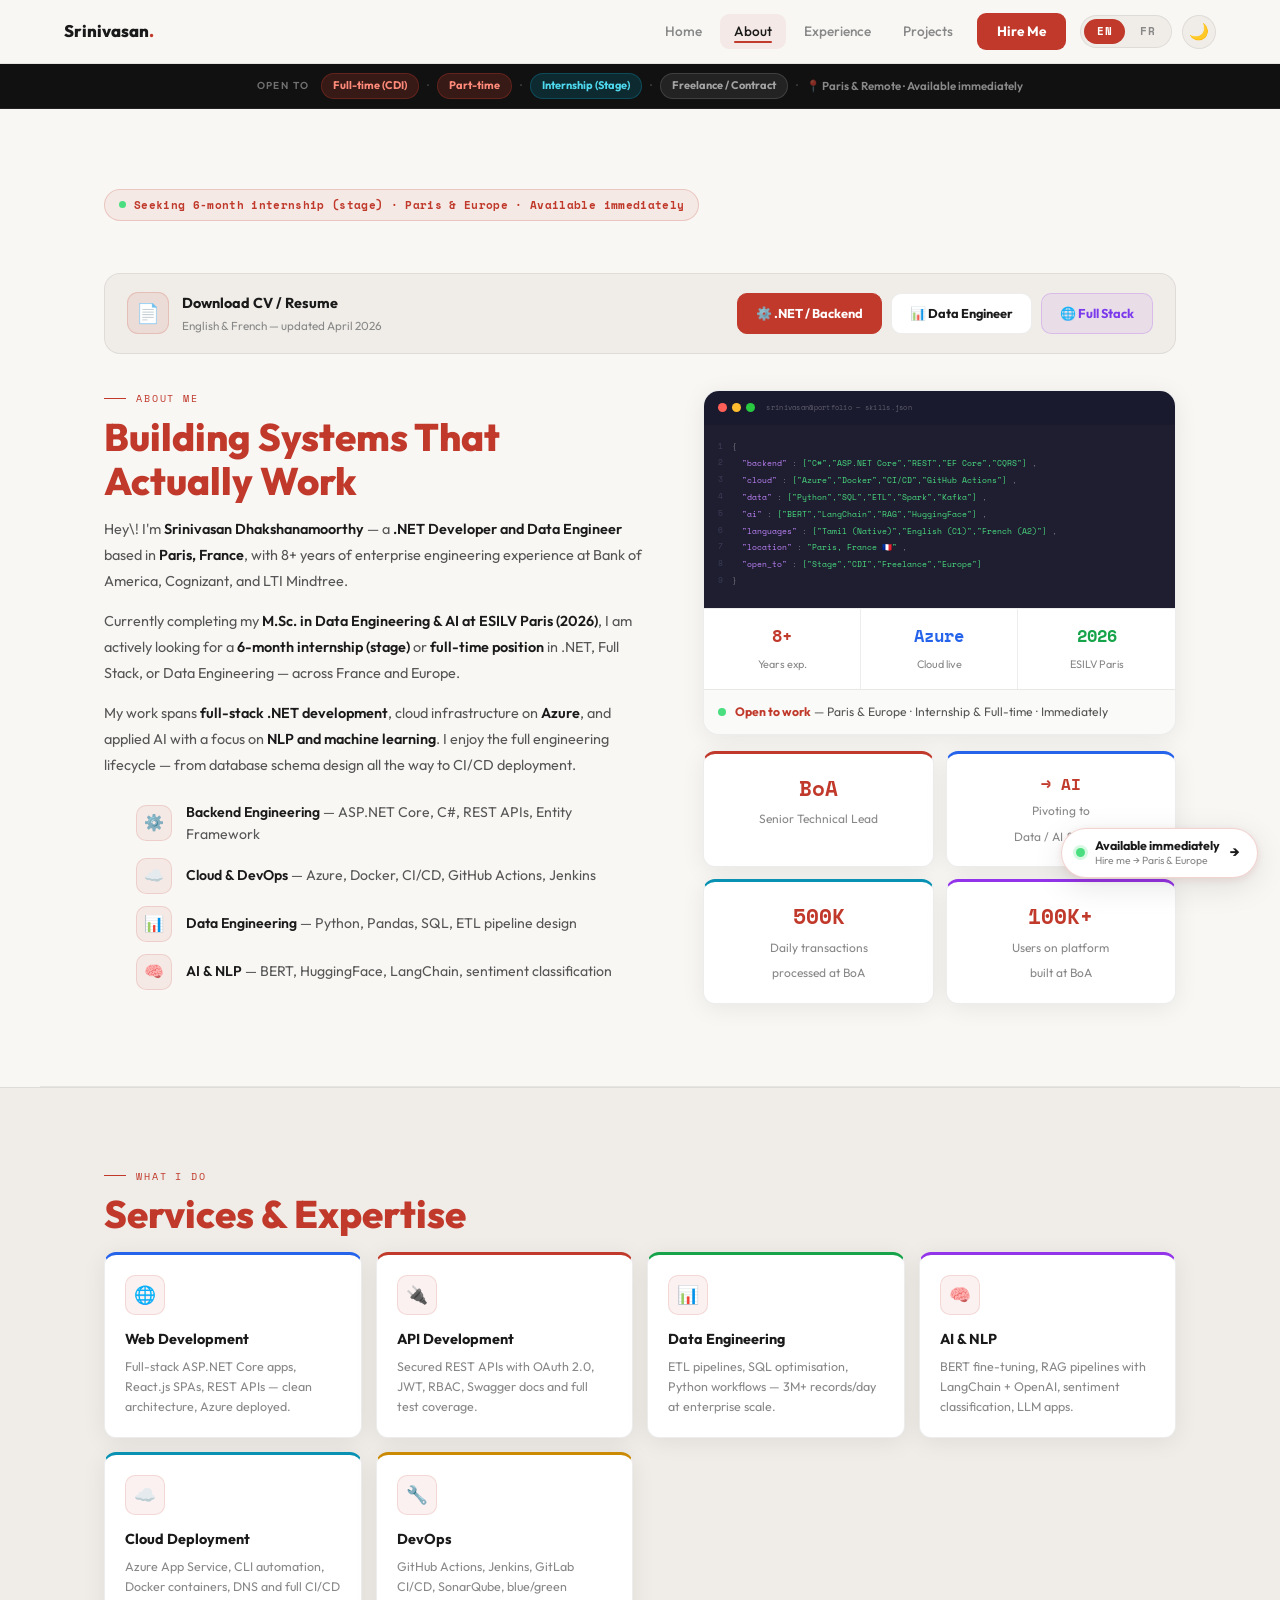
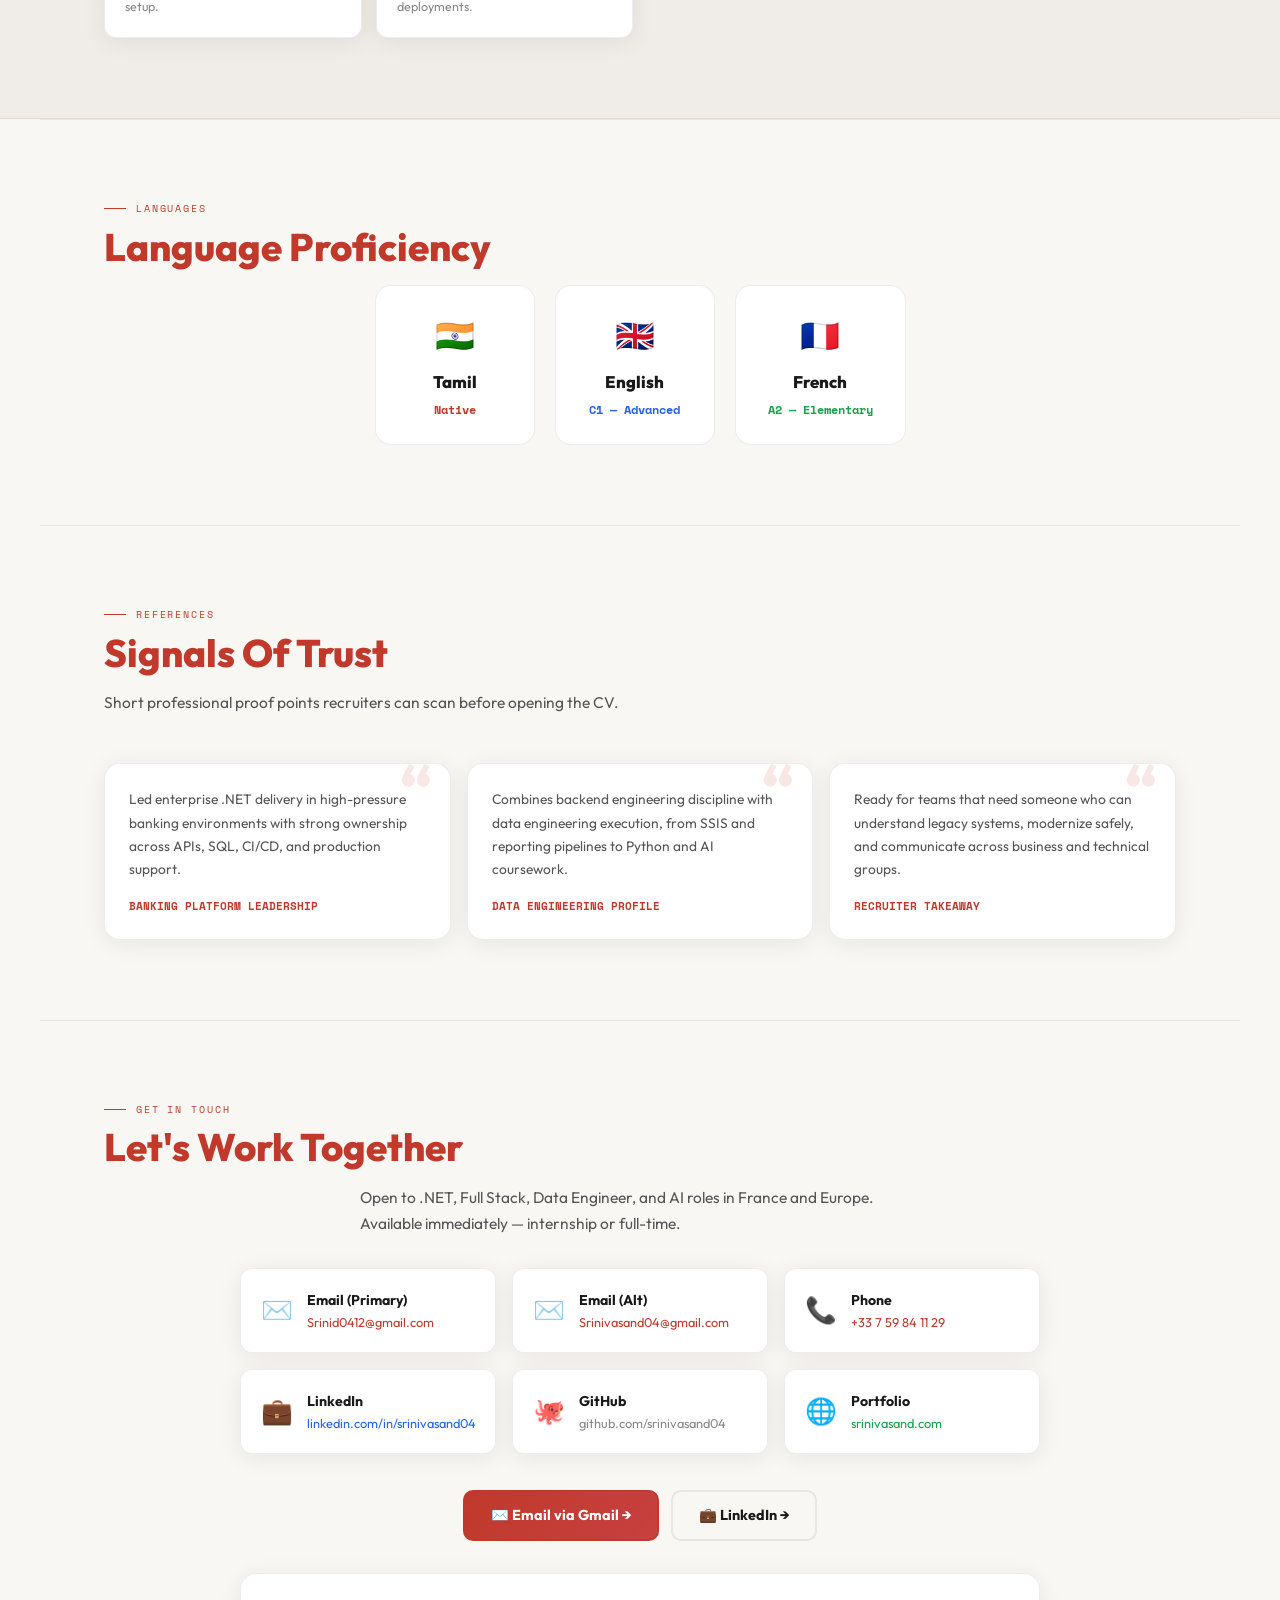
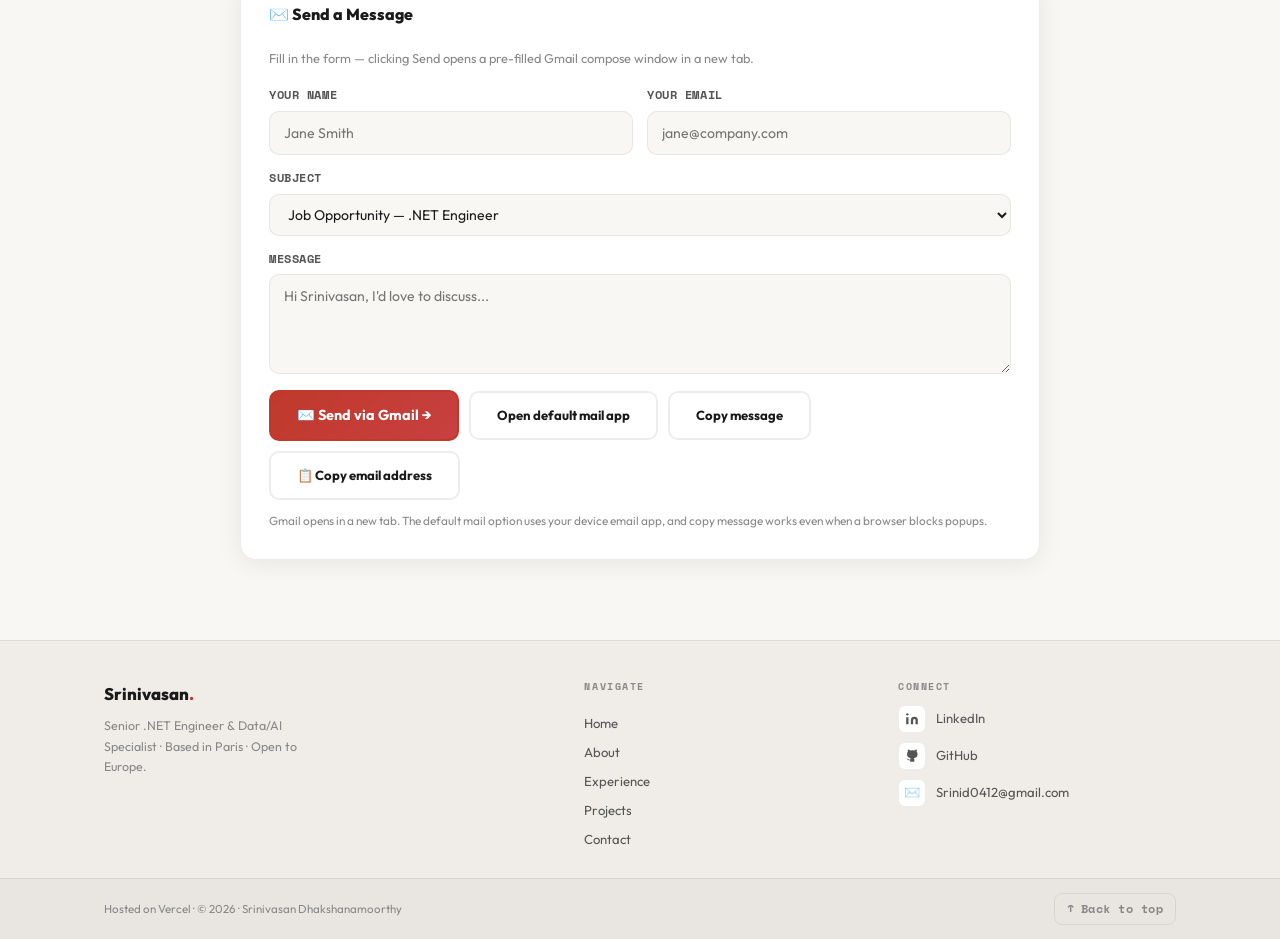
==== portfolio-static/about.html @ b8601910 "Static export for Vercel + latest updates" ====
<!DOCTYPE html>
<html lang="en" id="html-root">
<head>
    <meta charset="utf-8" />
    <meta name="viewport" content="width=device-width, initial-scale=1.0" />
        <title>About — Srinivasan Dhakshanamoorthy</title>
    <meta name="description" content="About Srinivasan Dhakshanamoorthy: Paris-based .NET Developer, Data Engineer, and AI specialist with enterprise experience at Bank of America, Cognizant, and LTI Mindtree." />
    <meta name="author" content="Srinivasan Dhakshanamoorthy" />
    <meta name="robots" content="index,follow" />
    <link rel="canonical" href="https://srinivasand.com/about" />
    <meta property="og:type" content="website" />
    <meta property="og:title" content="About — Srinivasan Dhakshanamoorthy" />
    <meta property="og:description" content="About Srinivasan Dhakshanamoorthy: Paris-based .NET Developer, Data Engineer, and AI specialist with enterprise experience at Bank of America, Cognizant, and LTI Mindtree." />
    <meta property="og:url" content="https://srinivasand.com/about" />
    <meta property="og:image" content="https://srinivasand.com/images/profile.jpeg" />
    <meta name="twitter:card" content="summary_large_image" />
    <meta name="twitter:title" content="About — Srinivasan Dhakshanamoorthy" />
    <meta name="twitter:description" content="About Srinivasan Dhakshanamoorthy: Paris-based .NET Developer, Data Engineer, and AI specialist with enterprise experience at Bank of America, Cognizant, and LTI Mindtree." />
    <meta name="twitter:image" content="https://srinivasand.com/images/profile.jpeg" />
    <script type="application/ld+json">
    {
      "@context": "https://schema.org",
      "@type": "Person",
      "name": "Srinivasan Dhakshanamoorthy",
      "jobTitle": ".NET Engineer and Data/AI Specialist",
      "url": "https://srinivasand.com",
      "image": "https://srinivasand.com/images/profile.jpeg",
      "email": "mailto:Srinid0412@gmail.com",
      "address": {
        "@type": "PostalAddress",
        "addressLocality": "Paris",
        "addressCountry": "FR"
      },
      "sameAs": [
        "https://linkedin.com/in/srinivasand04",
        "https://github.com/srinivasand04"
      ],
      "knowsAbout": ["ASP.NET Core", "C#", "Azure", "SQL Server", "Data Engineering", "Python", "NLP", "Machine Learning"]
    }
    </script>
    <link rel="preconnect" href="https://fonts.googleapis.com" />
    <link rel="preconnect" href="https://fonts.gstatic.com" crossorigin />
    <link rel="stylesheet" href="lib/bootstrap.min.css" />
    <link rel="stylesheet" href="css/site.css" />
</head>
<body>
    <a class="skip-link" href="#main-content">Skip to main content</a>

    <!-- ── NAVBAR ── -->
    <nav class="site-nav" id="siteNav">
        <div class="nav-inner">
            <a class="nav-brand" href="index.html">Srinivasan<span>.</span></a>

            <a class="nav-link" href="index.html" id="nav-home">
                <span class="en-text">Home</span>
                <span class="fr-text">Accueil</span>
            </a>
            <a class="nav-link" href="about.html" id="nav-about">
                <span class="en-text">About</span>
                <span class="fr-text">À propos</span>
            </a>
            <a class="nav-link" href="experience.html" id="nav-experience">
                <span class="en-text">Experience</span>
                <span class="fr-text">Expérience</span>
            </a>
            <a class="nav-link" href="projects.html" id="nav-projects">
                <span class="en-text">Projects</span>
                <span class="fr-text">Projets</span>
            </a>

            <a class="nav-link nav-cta" href="about.html#contact">
                <span class="en-text">Hire Me</span>
                <span class="fr-text">Me contacter</span>
            </a>

            <!-- Language toggle -->
            <div class="lang-toggle">
                <button class="lang-btn active" id="btn-en" onclick="setLang('en')">EN</button>
                <button class="lang-btn" id="btn-fr" onclick="setLang('fr')">FR</button>
            </div>

            <!-- Dark mode toggle -->
            <button class="dark-toggle" id="darkToggle" title="Toggle dark mode" aria-label="Toggle dark mode">
                <span class="light-icon">🌙</span>
                <span class="dark-icon">☀️</span>
            </button>

            <!-- Mobile hamburger -->
            <button class="nav-toggle" id="navToggle" aria-label="Menu">
                <span></span><span></span><span></span>
            </button>
        </div>
    </nav>

    <!-- ── ANNOUNCE BAR ── -->
    <div class="announce-bar">
        <span class="ab-label">
            <span class="en-text">OPEN TO</span>
            <span class="fr-text">DISPONIBLE POUR</span>
        </span>
        <span class="ab-pill ab-pill-red">
            <span class="en-text">Full-time (CDI)</span>
            <span class="fr-text">CDI</span>
        </span>
        <span class="ab-sep">·</span>
        <span class="ab-pill ab-pill-red">
            <span class="en-text">Part-time</span>
            <span class="fr-text">Mi-temps</span>
        </span>
        <span class="ab-sep">·</span>
        <span class="ab-pill ab-pill-teal">
            <span class="en-text">Internship (Stage)</span>
            <span class="fr-text">Stage 6 mois</span>
        </span>
        <span class="ab-sep">·</span>
        <span class="ab-pill ab-pill-gray">
            <span class="en-text">Freelance / Contract</span>
            <span class="fr-text">Freelance / Mission</span>
        </span>
        <span class="ab-sep">·</span>
        <span class="ab-loc">
            <span class="en-text">📍 Paris &amp; Remote · Available immediately</span>
            <span class="fr-text">📍 Paris &amp; Remote · Disponible immédiatement</span>
        </span>
    </div>

    <!-- ── CONTENT ── -->
    <main role="main" id="main-content">
        
<section class="section">

    
    <div class="avail-badge reveal">
        <span class="avail-dot"></span>
        <span class="en-text">Seeking 6-month internship (stage) · Paris &amp; Europe · Available immediately</span>
        <span class="fr-text">Recherche stage 6 mois · Paris &amp; Europe · Disponible immédiatement</span>
    </div>

    <!-- CV Download Strip — prominent at top -->
    <div class="cv-strip reveal" style="margin-bottom:36px;">
        <div class="cv-left">
            <div class="cv-icon">📄</div>
            <div>
                <div class="cv-label">
                    <span class="en-text">Download CV / Resume</span>
                    <span class="fr-text">Télécharger le CV</span>
                </div>
                <div class="cv-sub">
                    <span class="en-text">English &amp; French — updated April 2026</span>
                    <span class="fr-text">Anglais &amp; Français — mis à jour avril 2026</span>
                </div>
            </div>
        </div>
        <div class="cv-btns">
            <a href="/CV/CV_Srinivasan_NET_EN.pdf" class="cv-btn cv-btn-en" download>⚙️ .NET / Backend</a>
            <a href="/CV/Intern_Srinivasan_Data_EN.pdf" class="cv-btn cv-btn-fr" download>📊 Data Engineer</a>
            <a href="/CV/Intern_Srinivasan_FullStack_EN.pdf" class="cv-btn" style="background:rgba(147,51,234,0.08);color:#7c3aed;border:1.5px solid rgba(147,51,234,0.2);" download>🌐 Full Stack</a>
        </div>
    </div>

    <div class="about-grid">

        
        <div class="reveal">
            <div class="sec-label">
                <span class="en-text">About Me</span>
                <span class="fr-text">À propos</span>
            </div>
            <h2 class="sec-title">
                <span class="en-text">Building Systems That <span>Actually Work</span></span>
                <span class="fr-text">Concevoir des systèmes qui <span>fonctionnent vraiment</span></span>
            </h2>

            <p class="about-bio">
                <span class="en-text">
                    Hey\! I'm <strong>Srinivasan Dhakshanamoorthy</strong> — a <strong>.NET Developer and Data Engineer</strong>
                    based in <strong>Paris, France</strong>, with 8+ years of enterprise engineering experience at
                    Bank of America, Cognizant, and LTI Mindtree.
                </span>
                <span class="fr-text">
                    Bonjour \! Je suis <strong>Srinivasan Dhakshanamoorthy</strong> — <strong>développeur .NET et ingénieur Data</strong>
                    basé à <strong>Paris</strong>, avec plus de 8 ans d'expérience en entreprise chez Bank of America,
                    Cognizant et LTI Mindtree.
                </span>
            </p>
            <p class="about-bio">
                <span class="en-text">
                    Currently completing my <strong>M.Sc. in Data Engineering &amp; AI at ESILV Paris (2026)</strong>,
                    I am actively looking for a <strong>6-month internship (stage)</strong> or <strong>full-time position</strong>
                    in .NET, Full Stack, or Data Engineering — across France and Europe.
                </span>
                <span class="fr-text">
                    En dernière année de <strong>Master Data Engineering &amp; IA à l'ESILV Paris (2026)</strong>,
                    je recherche activement un <strong>stage de 6 mois</strong> ou un <strong>poste CDI</strong>
                    en .NET, Full Stack ou Data Engineering en France et en Europe.
                </span>
            </p>
            <p class="about-bio">
                <span class="en-text">
                    My work spans <strong>full-stack .NET development</strong>, cloud infrastructure on <strong>Azure</strong>,
                    and applied AI with a focus on <strong>NLP and machine learning</strong>. I enjoy the full engineering
                    lifecycle — from database schema design all the way to CI/CD deployment.
                </span>
                <span class="fr-text">
                    Mon travail couvre le <strong>développement .NET full-stack</strong>, l'infrastructure cloud sur <strong>Azure</strong>
                    et l'IA appliquée avec un focus sur le <strong>NLP et le machine learning</strong>. J'apprécie le cycle
                    complet — de la conception de schéma base de données jusqu'au déploiement CI/CD.
                </span>
            </p>

            <ul class="about-list">
                <li>
                    <div class="list-icon">⚙️</div>
                    <div>
                        <strong><span class="en-text">Backend Engineering</span><span class="fr-text">Ingénierie Backend</span></strong>
                        — ASP.NET Core, C#, REST APIs, Entity Framework
                    </div>
                </li>
                <li>
                    <div class="list-icon">☁️</div>
                    <div>
                        <strong><span class="en-text">Cloud &amp; DevOps</span><span class="fr-text">Cloud &amp; DevOps</span></strong>
                        — Azure, Docker, CI/CD, GitHub Actions, Jenkins
                    </div>
                </li>
                <li>
                    <div class="list-icon">📊</div>
                    <div>
                        <strong><span class="en-text">Data Engineering</span><span class="fr-text">Ingénierie des données</span></strong>
                        — Python, Pandas, SQL, ETL pipeline design
                    </div>
                </li>
                <li>
                    <div class="list-icon">🧠</div>
                    <div>
                        <strong>AI &amp; NLP</strong>
                        — BERT, HuggingFace, LangChain, sentiment classification
                    </div>
                </li>
            </ul>

        </div>

        
        <div class="reveal">
            <div class="about-panel">
                <div class="panel-header">
                    <div class="win-dot" style="background:#ff5f57"></div>
                    <div class="win-dot" style="background:#febc2e"></div>
                    <div class="win-dot" style="background:#28c840"></div>
                    <span class="panel-title">srinivasan@portfolio — skills.json</span>
                </div>
                <div class="panel-code">
                    <div class="code-line"><span class="ln">1</span><span class="t op">{</span></div>
                    <div class="code-line"><span class="ln">2</span><span class="t kw">&nbsp; "backend"</span><span class="t op">: </span><span class="t str">["C#","ASP.NET Core","REST","EF Core","CQRS"]</span><span class="t op">,</span></div>
                    <div class="code-line"><span class="ln">3</span><span class="t kw">&nbsp; "cloud"</span><span class="t op">: </span><span class="t str">["Azure","Docker","CI/CD","GitHub Actions"]</span><span class="t op">,</span></div>
                    <div class="code-line"><span class="ln">4</span><span class="t kw">&nbsp; "data"</span><span class="t op">: </span><span class="t str">["Python","SQL","ETL","Spark","Kafka"]</span><span class="t op">,</span></div>
                    <div class="code-line"><span class="ln">5</span><span class="t kw">&nbsp; "ai"</span><span class="t op">: </span><span class="t str">["BERT","LangChain","RAG","HuggingFace"]</span><span class="t op">,</span></div>
                    <div class="code-line"><span class="ln">6</span><span class="t kw">&nbsp; "languages"</span><span class="t op">: </span><span class="t str">["Tamil (Native)","English (C1)","French (A2)"]</span><span class="t op">,</span></div>
                    <div class="code-line"><span class="ln">7</span><span class="t kw">&nbsp; "location"</span><span class="t op">: </span><span class="t str">"Paris, France 🇫🇷"</span><span class="t op">,</span></div>
                    <div class="code-line"><span class="ln">8</span><span class="t kw">&nbsp; "open_to"</span><span class="t op">: </span><span class="t str">["Stage","CDI","Freelance","Europe"]</span></div>
                    <div class="code-line"><span class="ln">9</span><span class="t op">}</span></div>
                </div>
                <div class="panel-stats">
                    <div class="panel-stat">
                        <span class="ps-num">8+</span>
                        <span class="ps-lbl"><span class="en-text">Years exp.</span><span class="fr-text">Ans exp.</span></span>
                    </div>
                    <div class="panel-stat">
                        <span class="ps-num" style="color:#2563EB;">Azure</span>
                        <span class="ps-lbl"><span class="en-text">Cloud live</span><span class="fr-text">Cloud déployé</span></span>
                    </div>
                    <div class="panel-stat">
                        <span class="ps-num" style="color:#16A34A;">2026</span>
                        <span class="ps-lbl">ESILV Paris</span>
                    </div>
                </div>
                <div class="panel-avail">
                    <div class="pa-dot"></div>
                    <div class="pa-text">
                        <strong><span class="en-text">Open to work</span><span class="fr-text">Disponible</span></strong>
                        <span class="en-text"> — Paris &amp; Europe · Internship &amp; Full-time · Immediately</span>
                        <span class="fr-text"> — Paris &amp; Europe · Stage &amp; CDI · Immédiatement</span>
                    </div>
                </div>
            </div>

            
            <div style="display:grid;grid-template-columns:1fr 1fr;gap:12px;margin-top:16px;">
                <div class="stat-card">
                    <span class="stat-num">BoA</span>
                    <span class="stat-lbl">Senior Technical Lead</span>
                </div>
                <div class="stat-card">
                    <span class="stat-num" style="font-size:1rem;">→ AI</span>
                    <span class="stat-lbl"><span class="en-text">Pivoting to<br>Data / AI &amp; Cloud</span><span class="fr-text">Reconversion<br>Data / IA &amp; Cloud</span></span>
                </div>
                <div class="stat-card">
                    <span class="stat-num">500K</span>
                    <span class="stat-lbl"><span class="en-text">Daily transactions<br>processed at BoA</span><span class="fr-text">Transactions/jour<br>traitées chez BoA</span></span>
                </div>
                <div class="stat-card">
                    <span class="stat-num">100K+</span>
                    <span class="stat-lbl"><span class="en-text">Users on platform<br>built at BoA</span><span class="fr-text">Utilisateurs sur<br>la plateforme BoA</span></span>
                </div>
            </div>
        </div>

    </div>
</section>

<div class="divider"></div>


<div class="section-band">
<section class="section reveal">
    <div class="sec-label">
        <span class="en-text">What I Do</span>
        <span class="fr-text">Ce que je fais</span>
    </div>
    <h2 class="sec-title">
        <span class="en-text">Services &amp; <span>Expertise</span></span>
        <span class="fr-text">Services &amp; <span>Expertise</span></span>
    </h2>
    <div class="service-grid">
        <div class="service-card svc-card-web">
            <div class="svc-icon">🌐</div>
            <div class="svc-title"><span class="en-text">Web Development</span><span class="fr-text">Développement Web</span></div>
            <div class="svc-desc"><span class="en-text">Full-stack ASP.NET Core apps, React.js SPAs, REST APIs — clean architecture, Azure deployed.</span><span class="fr-text">Apps full-stack ASP.NET Core, SPA React.js, REST APIs — architecture propre, déployées sur Azure.</span></div>
        </div>
        <div class="service-card svc-card-api">
            <div class="svc-icon">🔌</div>
            <div class="svc-title"><span class="en-text">API Development</span><span class="fr-text">Développement API</span></div>
            <div class="svc-desc"><span class="en-text">Secured REST APIs with OAuth 2.0, JWT, RBAC, Swagger docs and full test coverage.</span><span class="fr-text">APIs REST sécurisées avec OAuth 2.0, JWT, RBAC, documentation Swagger et couverture de tests.</span></div>
        </div>
        <div class="service-card svc-card-data">
            <div class="svc-icon">📊</div>
            <div class="svc-title"><span class="en-text">Data Engineering</span><span class="fr-text">Ingénierie des données</span></div>
            <div class="svc-desc"><span class="en-text">ETL pipelines, SQL optimisation, Python workflows — 3M+ records/day at enterprise scale.</span><span class="fr-text">Pipelines ETL, optimisation SQL, workflows Python — 3M+ enregistrements/jour à l'échelle entreprise.</span></div>
        </div>
        <div class="service-card svc-card-ai">
            <div class="svc-icon">🧠</div>
            <div class="svc-title">AI &amp; NLP</div>
            <div class="svc-desc"><span class="en-text">BERT fine-tuning, RAG pipelines with LangChain + OpenAI, sentiment classification, LLM apps.</span><span class="fr-text">Fine-tuning BERT, pipelines RAG LangChain + OpenAI, classification de sentiments, apps LLM.</span></div>
        </div>
        <div class="service-card svc-card-cloud">
            <div class="svc-icon">☁️</div>
            <div class="svc-title"><span class="en-text">Cloud Deployment</span><span class="fr-text">Déploiement Cloud</span></div>
            <div class="svc-desc"><span class="en-text">Azure App Service, CLI automation, Docker containers, DNS and full CI/CD setup.</span><span class="fr-text">Azure App Service, automatisation CLI, conteneurs Docker, DNS et CI/CD complet.</span></div>
        </div>
        <div class="service-card svc-card-devops">
            <div class="svc-icon">🔧</div>
            <div class="svc-title">DevOps</div>
            <div class="svc-desc"><span class="en-text">GitHub Actions, Jenkins, GitLab CI/CD, SonarQube, blue/green deployments.</span><span class="fr-text">GitHub Actions, Jenkins, GitLab CI/CD, SonarQube, déploiements blue/green.</span></div>
        </div>
    </div>
</section>
</div>

<div class="divider"></div>


<section class="section reveal">
    <div class="sec-label"><span class="en-text">Languages</span><span class="fr-text">Langues</span></div>
    <h2 class="sec-title"><span class="en-text">Language <span>Proficiency</span></span><span class="fr-text">Compétences <span>linguistiques</span></span></h2>
    <div style="display:flex;gap:20px;flex-wrap:wrap;justify-content:center;margin-top:16px;">
        <div style="background:var(--card);border:1px solid var(--border);border-radius:var(--radius-lg);padding:24px 32px;text-align:center;min-width:160px;">
            <div style="font-size:2rem;margin-bottom:8px;">🇮🇳</div>
            <div style="font-weight:800;font-size:1.05rem;color:var(--text);">Tamil</div>
            <div style="font-size:0.78rem;color:var(--accent);font-weight:700;font-family:var(--mono);margin-top:4px;">Native</div>
        </div>
        <div style="background:var(--card);border:1px solid var(--border);border-radius:var(--radius-lg);padding:24px 32px;text-align:center;min-width:160px;">
            <div style="font-size:2rem;margin-bottom:8px;">🇬🇧</div>
            <div style="font-weight:800;font-size:1.05rem;color:var(--text);">English</div>
            <div style="font-size:0.78rem;color:#2563EB;font-weight:700;font-family:var(--mono);margin-top:4px;">C1 — Advanced</div>
        </div>
        <div style="background:var(--card);border:1px solid var(--border);border-radius:var(--radius-lg);padding:24px 32px;text-align:center;min-width:160px;">
            <div style="font-size:2rem;margin-bottom:8px;">🇫🇷</div>
            <div style="font-weight:800;font-size:1.05rem;color:var(--text);">French</div>
            <div style="font-size:0.78rem;color:#16A34A;font-weight:700;font-family:var(--mono);margin-top:4px;">A2 — Elementary</div>
        </div>
    </div>
</section>

<div class="divider"></div>

<section class="section reveal">
    <div class="sec-label">
        <span class="en-text">References</span>
        <span class="fr-text">Références</span>
    </div>
    <h2 class="sec-title">
        <span class="en-text">Signals Of <span>Trust</span></span>
        <span class="fr-text">Signaux de <span>confiance</span></span>
    </h2>
    <p class="sec-sub">
        <span class="en-text">Short professional proof points recruiters can scan before opening the CV.</span>
        <span class="fr-text">Des preuves professionnelles rapides à consulter avant d'ouvrir le CV.</span>
    </p>

    <div class="testimonial-grid">
        <article class="testimonial-card">
            <div class="testimonial-mark">“</div>
            <p>Led enterprise .NET delivery in high-pressure banking environments with strong ownership across APIs, SQL, CI/CD, and production support.</p>
            <div class="testimonial-source">Banking platform leadership</div>
        </article>
        <article class="testimonial-card">
            <div class="testimonial-mark">“</div>
            <p>Combines backend engineering discipline with data engineering execution, from SSIS and reporting pipelines to Python and AI coursework.</p>
            <div class="testimonial-source">Data engineering profile</div>
        </article>
        <article class="testimonial-card">
            <div class="testimonial-mark">“</div>
            <p>Ready for teams that need someone who can understand legacy systems, modernize safely, and communicate across business and technical groups.</p>
            <div class="testimonial-source">Recruiter takeaway</div>
        </article>
    </div>
</section>

<div class="divider"></div>


<section class="section reveal" id="contact">
    <div class="sec-label"><span class="en-text">Get In Touch</span><span class="fr-text">Me contacter</span></div>
    <h2 class="sec-title"><span class="en-text">Let's <span>Work Together</span></span><span class="fr-text">Travaillons <span>ensemble</span></span></h2>
    <p class="sec-sub" style="max-width:560px;margin:0 auto 32px;">
        <span class="en-text">Open to .NET, Full Stack, Data Engineer, and AI roles in France and Europe. Available immediately — internship or full-time.</span>
        <span class="fr-text">Disponible pour des postes .NET, Full Stack, Data Engineer et IA en France et en Europe. Disponible immédiatement — stage ou CDI.</span>
    </p>
    <div style="display:grid;grid-template-columns:repeat(auto-fit,minmax(240px,1fr));gap:16px;max-width:800px;margin:0 auto;">
        <a href="mailto:Srinid0412@gmail.com" class="service-card" style="text-decoration:none;display:flex;align-items:center;gap:14px;">
            <div style="font-size:1.6rem;">✉️</div>
            <div>
                <div style="font-weight:700;color:var(--text);font-size:0.88rem;">Email (Primary)</div>
                <div style="font-size:0.8rem;color:var(--accent);">Srinid0412@gmail.com</div>
            </div>
        </a>
        <a href="mailto:Srinivasand04@gmail.com" class="service-card" style="text-decoration:none;display:flex;align-items:center;gap:14px;">
            <div style="font-size:1.6rem;">✉️</div>
            <div>
                <div style="font-weight:700;color:var(--text);font-size:0.88rem;">Email (Alt)</div>
                <div style="font-size:0.8rem;color:var(--accent);">Srinivasand04@gmail.com</div>
            </div>
        </a>
        <a href="tel:+33759841129" class="service-card" style="text-decoration:none;display:flex;align-items:center;gap:14px;">
            <div style="font-size:1.6rem;">📞</div>
            <div>
                <div style="font-weight:700;color:var(--text);font-size:0.88rem;"><span class="en-text">Phone</span><span class="fr-text">Téléphone</span></div>
                <div style="font-size:0.8rem;color:var(--accent);">+33 7 59 84 11 29</div>
            </div>
        </a>
        <a href="https://www.linkedin.com/in/srinivasand04" target="_blank" rel="noopener noreferrer" class="service-card" style="text-decoration:none;display:flex;align-items:center;gap:14px;">
            <div style="font-size:1.6rem;">💼</div>
            <div>
                <div style="font-weight:700;color:var(--text);font-size:0.88rem;">LinkedIn</div>
                <div style="font-size:0.8rem;color:#2563EB;">linkedin.com/in/srinivasand04</div>
            </div>
        </a>
        <a href="https://github.com/srinivasand04" target="_blank" rel="noopener noreferrer" class="service-card" style="text-decoration:none;display:flex;align-items:center;gap:14px;">
            <div style="font-size:1.6rem;">🐙</div>
            <div>
                <div style="font-weight:700;color:var(--text);font-size:0.88rem;">GitHub</div>
                <div style="font-size:0.8rem;color:var(--text3);">github.com/srinivasand04</div>
            </div>
        </a>
        <a href="https://srinivasand.com" target="_blank" rel="noopener noreferrer" class="service-card" style="text-decoration:none;display:flex;align-items:center;gap:14px;">
            <div style="font-size:1.6rem;">🌐</div>
            <div>
                <div style="font-weight:700;color:var(--text);font-size:0.88rem;">Portfolio</div>
                <div style="font-size:0.8rem;color:#16A34A;">srinivasand.com</div>
            </div>
        </a>
    </div>
    <div style="text-align:center;margin-top:36px;display:flex;gap:12px;justify-content:center;flex-wrap:wrap;">
        <a class="btn-primary reveal" href="https://mail.google.com/mail/?view=cm&fs=1&to=Srinid0412@gmail.com" target="_blank" rel="noopener noreferrer">
            <span class="en-text">✉️ Email via Gmail →</span>
            <span class="fr-text">✉️ Envoyer via Gmail →</span>
        </a>
        <a class="btn-ghost reveal" href="https://www.linkedin.com/in/srinivasand04" target="_blank" rel="noopener noreferrer">💼 LinkedIn →</a>
    </div>

    <!-- Contact form — opens Gmail compose with pre-filled content -->
    <div class="contact-form reveal" style="max-width:800px;margin:32px auto 0;">
        <div class="contact-form-title">
            <span class="en-text">✉️ Send a Message</span>
            <span class="fr-text">✉️ Envoyer un message</span>
        </div>
        <p style="font-size:0.8rem;color:var(--text3);margin-bottom:18px;">
            <span class="en-text">Fill in the form — clicking Send opens a pre-filled Gmail compose window in a new tab.</span>
            <span class="fr-text">Remplissez le formulaire — cliquer sur Envoyer ouvre Gmail avec le contenu pré-rempli.</span>
        </p>
        <div class="cf-grid">
            <div class="cf-field">
                <label><span class="en-text">Your Name</span><span class="fr-text">Votre nom</span></label>
                <input type="text" id="cf-name" placeholder="Jane Smith" />
            </div>
            <div class="cf-field">
                <label><span class="en-text">Your Email</span><span class="fr-text">Votre email</span></label>
                <input type="email" id="cf-email" placeholder="jane@company.com" />
            </div>
            <div class="cf-field cf-full">
                <label><span class="en-text">Subject</span><span class="fr-text">Objet</span></label>
                <select id="cf-subject">
                    <option value="Job Opportunity — .NET Engineer">Job Opportunity — .NET Engineer</option>
                    <option value="Job Opportunity — Data Engineer">Job Opportunity — Data Engineer</option>
                    <option value="Internship / Stage">Internship / Stage</option>
                    <option value="Freelance Project">Freelance Project</option>
                    <option value="Other">Other</option>
                </select>
            </div>
            <div class="cf-field cf-full">
                <label><span class="en-text">Message</span><span class="fr-text">Message</span></label>
                <textarea id="cf-message" placeholder="Hi Srinivasan, I'd love to discuss..."></textarea>
            </div>
        </div>
        <div style="margin-top:16px;display:flex;gap:10px;flex-wrap:wrap;align-items:center;">
            <button class="btn-primary" onclick="sendViaGmail()">
                <span class="en-text">✉️ Send via Gmail →</span>
                <span class="fr-text">✉️ Envoyer via Gmail →</span>
            </button>
            <button class="btn-ghost" onclick="sendViaMailto()" style="font-size:0.82rem;">
                <span>Open default mail app</span>
            </button>
            <button class="btn-ghost" onclick="copyMessage(this)" style="font-size:0.82rem;">
                <span>Copy message</span>
            </button>
            <button class="btn-ghost" onclick="copyEmail(this)" style="font-size:0.82rem;">
                <span>📋 Copy email address</span>
            </button>
        </div>
        <p class="contact-fallback-note">
            Gmail opens in a new tab. The default mail option uses your device email app, and copy message works even when a browser blocks popups.
        </p>
    </div>
</section>

<script>
function getContactPayload() {
    var name    = document.getElementById('cf-name').value.trim();
    var email   = document.getElementById('cf-email').value.trim();
    var subject = document.getElementById('cf-subject').value;
    var message = document.getElementById('cf-message').value.trim();
    var body = '';
    if (name)  body += 'From: ' + name + '\n';
    if (email) body += 'Reply-to: ' + email + '\n';
    body += '\n' + message;
    return { name: name, email: email, subject: subject, message: message, body: body };
}

// Opens Gmail compose in a new tab with all fields pre-filled
function sendViaGmail() {
    var payload = getContactPayload();

    if (!payload.message) { alert('Please write a message first.'); return; }

    var gmailUrl = 'https://mail.google.com/mail/?view=cm&fs=1'
        + '&to=' + encodeURIComponent('Srinid0412@gmail.com')
        + '&su=' + encodeURIComponent(payload.subject)
        + '&body=' + encodeURIComponent(payload.body);

    window.open(gmailUrl, '_blank');
}

function sendViaMailto() {
    var payload = getContactPayload();
    if (!payload.message) { alert('Please write a message first.'); return; }
    window.location.href = 'mailto:Srinid0412@gmail.com'
        + '?subject=' + encodeURIComponent(payload.subject)
        + '&body=' + encodeURIComponent(payload.body);
}

function copyMessage(btn) {
    var payload = getContactPayload();
    if (!payload.message) { alert('Please write a message first.'); return; }
    navigator.clipboard.writeText('To: Srinid0412@gmail.com\nSubject: ' + payload.subject + '\n' + payload.body).then(function() {
        var span = btn.querySelector('span');
        span.textContent = 'Message copied!';
        setTimeout(function() { span.textContent = 'Copy message'; }, 2500);
    });
}

// Copies your email to clipboard and updates button text as confirmation
function copyEmail(btn) {
    navigator.clipboard.writeText('Srinid0412@gmail.com').then(function() {
        var span = btn.querySelector('span');
        span.textContent = '✅ Copied!';
        setTimeout(function() { span.textContent = '📋 Copy email address'; }, 2500);
    });
}
</script>


    </main>

    <!-- ── STICKY CTA ── -->
    <a class="sticky-cta" href="about.html#contact">
        <span class="sticky-dot"></span>
        <span class="sticky-text">
            <strong>
                <span class="en-text">Available immediately</span>
                <span class="fr-text">Disponible · Juin 2026</span>
            </strong>
            <span class="sticky-sub">
                <span class="en-text">Hire me → Paris &amp; Europe</span>
                <span class="fr-text">Me contacter → Paris &amp; Europe</span>
            </span>
        </span>
        <span class="sticky-arrow">→</span>
    </a>

    <!-- ── FOOTER ── -->
    <footer class="site-footer">
        <div class="footer-main">

            <!-- Brand + tagline -->
            <div class="footer-col-brand">
                <div class="footer-brand">Srinivasan<span>.</span></div>
                <p class="footer-tagline">
                    <span class="en-text">Senior .NET Engineer &amp; Data/AI Specialist · Based in Paris · Open to Europe.</span>
                    <span class="fr-text">Ingénieur .NET Senior &amp; Data/IA · Basé à Paris · Disponible en Europe.</span>
                </p>
            </div>

            <!-- Quick nav -->
            <nav class="footer-col-nav">
                <h4><span class="en-text">Navigate</span><span class="fr-text">Navigation</span></h4>
                <a href="index.html"><span class="en-text">Home</span><span class="fr-text">Accueil</span></a>
                <a href="about.html"><span class="en-text">About</span><span class="fr-text">À propos</span></a>
                <a href="experience.html"><span class="en-text">Experience</span><span class="fr-text">Expérience</span></a>
                <a href="projects.html"><span class="en-text">Projects</span><span class="fr-text">Projets</span></a>
                <a href="about.html#contact"><span class="en-text">Contact</span><span class="fr-text">Contact</span></a>
            </nav>

            <!-- Social links -->
            <div class="footer-col-social">
                <h4><span class="en-text">Connect</span><span class="fr-text">Me contacter</span></h4>
                <div class="footer-social-list">
                    <a href="https://linkedin.com/in/srinivasand04" target="_blank" rel="noopener noreferrer" class="footer-social-item">
                        <span class="footer-social-icon-wrap">
                            <svg width="14" height="14" viewBox="0 0 24 24" fill="currentColor"><path d="M16 8a6 6 0 0 1 6 6v7h-4v-7a2 2 0 0 0-2-2 2 2 0 0 0-2 2v7h-4v-7a6 6 0 0 1 6-6zM2 9h4v12H2z"/><circle cx="4" cy="4" r="2"/></svg>
                        </span>
                        LinkedIn
                    </a>
                    <a href="https://github.com/srinivasand04" target="_blank" rel="noopener noreferrer" class="footer-social-item">
                        <span class="footer-social-icon-wrap">
                            <svg width="14" height="14" viewBox="0 0 24 24" fill="currentColor"><path d="M9 19c-5 1.5-5-2.5-7-3m14 6v-3.87a3.37 3.37 0 0 0-.94-2.61c3.14-.35 6.44-1.54 6.44-7A5.44 5.44 0 0 0 20 4.77 5.07 5.07 0 0 0 19.91 1S18.73.65 16 2.48a13.38 13.38 0 0 0-7 0C6.27.65 5.09 1 5.09 1A5.07 5.07 0 0 0 5 4.77a5.44 5.44 0 0 0-1.5 3.78c0 5.42 3.3 6.61 6.44 7A3.37 3.37 0 0 0 9 18.13V22"/></svg>
                        </span>
                        GitHub
                    </a>
                    <a href="mailto:Srinid0412@gmail.com" class="footer-social-item">
                        <span class="footer-social-icon-wrap">✉️</span>
                        Srinid0412@gmail.com
                    </a>
                </div>
            </div>
        </div>

        <!-- Bottom bar -->
        <div class="footer-bottom-bar">
            <div class="footer-bottom-inner">
                <span class="footer-copy">
                    <span class="en-text">Hosted on Vercel · © <span class="cur-year">2026</span> · Srinivasan Dhakshanamoorthy</span>
                    <span class="fr-text">Hébergé sur Vercel · © <span class="cur-year">2026</span> · Srinivasan Dhakshanamoorthy</span>
                </span>
                <button class="back-to-top" id="backToTop" onclick="window.scrollTo({top:0,behavior:'smooth'})">
                    ↑ <span class="en-text">Back to top</span><span class="fr-text">Haut de page</span>
                </button>
            </div>
        </div>
    </footer>

    <script src="lib/jquery.min.js"></script>
    <script src="lib/bootstrap.bundle.min.js"></script>
    <script src="js/site.js"></script>

    <script>
        // ── Navbar scroll shadow
        const nav = document.getElementById('siteNav');
        window.addEventListener('scroll', () => nav.classList.toggle('scrolled', window.scrollY > 20));

        // ── Active nav link
        const path = window.location.pathname.toLowerCase();
        if (path === '/' || path.includes('index'))   document.getElementById('nav-home')?.classList.add('active');
        if (path.includes('about'))                    document.getElementById('nav-about')?.classList.add('active');
        if (path.includes('experience'))               document.getElementById('nav-experience')?.classList.add('active');
        if (path.includes('projects'))                 document.getElementById('nav-projects')?.classList.add('active');

        // ── Mobile toggle
        const toggle = document.getElementById('navToggle');
        if (toggle) {
            toggle.addEventListener('click', () => nav.classList.toggle('mobile-open'));
        }

        // ── Language toggle
        function setLang(lang) {
            document.body.classList.toggle('lang-fr', lang === 'fr');
            document.getElementById('html-root').setAttribute('lang', lang);
            document.getElementById('btn-en').classList.toggle('active', lang === 'en');
            document.getElementById('btn-fr').classList.toggle('active', lang === 'fr');
            localStorage.setItem('lang', lang);
        }
        const saved = localStorage.getItem('lang');
        if (saved === 'fr') setLang('fr');

        // ── Dark mode toggle
        const htmlRoot = document.getElementById('html-root');
        const darkToggle = document.getElementById('darkToggle');
        function setDark(on) {
            htmlRoot.classList.toggle('dark', on);
            localStorage.setItem('theme', on ? 'dark' : 'light');
        }
        if (darkToggle) darkToggle.addEventListener('click', () => setDark(!htmlRoot.classList.contains('dark')));
        const savedTheme = localStorage.getItem('theme');
        if (savedTheme === 'dark') setDark(true);

        // ── Scroll reveal
        const observer = new IntersectionObserver(entries => {
            entries.forEach(e => { if (e.isIntersecting) { e.target.classList.add('visible'); observer.unobserve(e.target); } });
        }, { threshold: 0.1 });
        document.querySelectorAll('.reveal').forEach(el => observer.observe(el));
    </script>

    
    <script>document.querySelectorAll('.cur-year').forEach(e=>e.textContent=new Date().getFullYear());</script>
</body>
</html>
---- portfolio-static/css/site.css ----
@import url('https://fonts.googleapis.com/css2?family=Outfit:wght@300;400;500;600;700;800&family=Space+Mono:wght@400;700&display=swap');

/* ── Tokens ──────────────────────────────────────────────── */
:root {
  --bg:      #F8F7F4;
  --bg2:     #FFFFFF;
  --bg3:     #F0EDE8;
  --accent:  #C0392B;
  --text:    #1A1A1A;
  --text2:   #555555;
  --text3:   #888888;
  --border:  rgba(0,0,0,0.07);
  --card:    #FFFFFF;
  --shadow:  0 4px 24px rgba(0,0,0,0.07);
  --radius:  12px;
  --radius-lg: 16px;
  --font:    'Outfit', sans-serif;
  --mono:    'Space Mono', monospace;
}

/* ── Reset ───────────────────────────────────────────────── */
*, *::before, *::after { box-sizing: border-box; margin: 0; padding: 0; }
html { scroll-behavior: smooth; }
body {
  font-family: var(--font);
  background: var(--bg);
  color: var(--text);
  overflow-x: hidden;
  line-height: 1.6;
}
a { text-decoration: none; color: inherit; }
.skip-link {
  position: fixed;
  left: 16px;
  top: -48px;
  z-index: 2000;
  background: var(--accent);
  color: #fff;
  border-radius: 8px;
  padding: 9px 14px;
  font-weight: 800;
  transition: top 0.2s;
}
.skip-link:focus { top: 16px; color: #fff; }

/* ── Scrollbar ───────────────────────────────────────────── */
::-webkit-scrollbar { width: 5px; }
::-webkit-scrollbar-track { background: var(--bg3); }
::-webkit-scrollbar-thumb { background: var(--accent); border-radius: 99px; }

/* ── Lang helpers ────────────────────────────────────────── */
.fr-text { display: none; }
.en-text { display: inline; }
.fr-block { display: none; }
.en-block { display: block; }
body.lang-fr .en-text { display: none; }
body.lang-fr .fr-text { display: inline; }
body.lang-fr .en-block { display: none; }
body.lang-fr .fr-block { display: block; }

/* ── NAVBAR ──────────────────────────────────────────────── */
.site-nav {
  position: fixed;
  top: 0; left: 0; right: 0;
  z-index: 1000;
  height: 64px;
  background: rgba(248,247,244,0.96);
  backdrop-filter: blur(14px);
  -webkit-backdrop-filter: blur(14px);
  border-bottom: 1px solid var(--border);
  display: flex;
  align-items: center;
  padding: 0 5%;
  transition: box-shadow 0.3s;
}
.site-nav.scrolled { box-shadow: 0 2px 20px rgba(0,0,0,0.06); }

.nav-inner {
  max-width: 1200px;
  width: 100%;
  margin: 0 auto;
  display: flex;
  align-items: center;
  gap: 4px;
}

.nav-brand {
  font-family: var(--font);
  font-weight: 800;
  font-size: 1.05rem;
  color: var(--text);
  margin-right: auto;
}
.nav-brand span { color: var(--accent); }

.nav-link {
  padding: 7px 14px;
  font-size: 0.85rem;
  font-weight: 500;
  color: var(--text3);
  border-radius: 9px;
  transition: all 0.2s;
  cursor: pointer;
}
.nav-link:hover, .nav-link.active {
  color: var(--text);
  background: rgba(192,57,43,0.07);
}

.nav-cta {
  background: var(--accent);
  color: #fff !important;
  padding: 8px 20px;
  border-radius: 9px;
  font-weight: 700;
  font-size: 0.85rem;
  margin-left: 6px;
  transition: opacity 0.2s, transform 0.2s;
}
.nav-cta:hover { opacity: 0.88; transform: translateY(-1px); }

/* Language toggle */
.lang-toggle {
  display: flex;
  background: var(--bg3);
  border-radius: 99px;
  padding: 3px;
  gap: 2px;
  border: 1px solid var(--border);
  margin-left: 10px;
}
.lang-btn {
  padding: 4px 13px;
  border-radius: 99px;
  font-size: 0.68rem;
  font-weight: 700;
  cursor: pointer;
  transition: all 0.2s;
  color: var(--text3);
  font-family: var(--mono);
  letter-spacing: 0.04em;
  border: none;
  background: transparent;
}
.lang-btn.active {
  background: var(--accent);
  color: #fff;
}

/* Mobile toggle */
.nav-toggle {
  display: none;
  flex-direction: column;
  gap: 5px;
  cursor: pointer;
  padding: 4px;
  margin-left: 10px;
}
.nav-toggle span {
  display: block; width: 22px; height: 2px;
  background: var(--text); border-radius: 2px; transition: all 0.3s;
}

/* ── PAGE WRAPPER ────────────────────────────────────────── */
body > .container { max-width: 100% !important; width: 100% !important; padding: 0 !important; margin: 0 !important; }
main { padding-top: 64px; }

/* ── SECTION BASE ────────────────────────────────────────── */
.section { max-width: 1200px; margin: 0 auto; padding: 80px 5%; }
.sec-label {
  font-family: var(--mono);
  font-size: 0.65rem;
  letter-spacing: 0.18em;
  text-transform: uppercase;
  color: var(--accent);
  margin-bottom: 8px;
  display: flex;
  align-items: center;
  gap: 10px;
}
.sec-label::before { content: ''; width: 22px; height: 1px; background: var(--accent); }
.sec-title { font-size: clamp(1.7rem, 3.5vw, 2.4rem); font-weight: 800; line-height: 1.15; margin-bottom: 14px; }
.sec-title span { color: var(--accent); }
.sec-sub { font-size: 0.97rem; color: var(--text2); max-width: 520px; margin-bottom: 48px; line-height: 1.7; }

/* ── BUTTONS ─────────────────────────────────────────────── */
.btn-primary {
  display: inline-flex; align-items: center; gap: 8px;
  background: var(--accent); color: #fff;
  border: 2px solid var(--accent); border-radius: 10px;
  padding: 12px 26px; font-family: var(--font);
  font-size: 0.9rem; font-weight: 700; cursor: pointer;
  transition: all 0.2s; text-decoration: none;
}
.btn-primary:hover { opacity: 0.88; transform: translateY(-2px); color: #fff; }

.btn-ghost {
  display: inline-flex; align-items: center; gap: 8px;
  background: transparent; color: var(--text);
  border: 2px solid var(--border); border-radius: 10px;
  padding: 12px 26px; font-family: var(--font);
  font-size: 0.9rem; font-weight: 700; cursor: pointer;
  transition: all 0.2s; text-decoration: none;
}
.btn-ghost:hover { border-color: var(--accent); color: var(--accent); }

/* ── AVAILABILITY BADGE ──────────────────────────────────── */
.avail-badge {
  display: inline-flex; align-items: center; gap: 8px;
  background: rgba(192,57,43,0.07);
  border: 1px solid rgba(192,57,43,0.2);
  border-radius: 99px; padding: 6px 14px;
  font-size: 0.7rem; font-weight: 700;
  color: var(--accent); font-family: var(--mono);
  margin-bottom: 20px; letter-spacing: 0.03em;
}
.avail-dot {
  width: 7px; height: 7px; background: #4ade80;
  border-radius: 50%;
  animation: pulse-dot 1.8s ease infinite;
}
@keyframes pulse-dot { 0%,100%{opacity:1;transform:scale(1);} 50%{opacity:0.4;transform:scale(0.7);} }

/* ── HERO ────────────────────────────────────────────────── */
.hero {
  min-height: calc(100vh - 64px);
  display: grid;
  grid-template-columns: 1fr 1fr;
  gap: 40px;
  align-items: center;
  padding: 60px 5% 50px;
  max-width: 1200px;
  margin: 0 auto;
  position: relative;
}

/* dot grid background */
.hero-bg {
  position: fixed;
  inset: 0;
  background-image: radial-gradient(circle, rgba(192,57,43,0.045) 1px, transparent 1px);
  background-size: 30px 30px;
  pointer-events: none;
  z-index: -1;
}
/* radial glow */
.hero-glow {
  position: absolute;
  width: 600px; height: 600px;
  background: radial-gradient(circle, rgba(192,57,43,0.07) 0%, transparent 65%);
  right: -100px; top: 50%; transform: translateY(-50%);
  pointer-events: none;
}

.hero-greeting { font-size: clamp(1.4rem,2.8vw,1.8rem); font-weight: 300; color: var(--text3); }
.hero-greeting .dot { color: var(--accent); font-weight: 800; }
.hero-name { font-size: clamp(1.4rem,2.8vw,1.8rem); font-weight: 500; color: var(--text); margin: 3px 0; }
.hero-title { font-size: clamp(1.6rem,3.2vw,2.2rem); font-weight: 800; line-height: 1.1; margin-bottom: 16px; }
.hero-desc { font-size: 0.95rem; color: var(--text2); line-height: 1.8; max-width: 420px; margin-bottom: 28px; }
.hero-btns { display: flex; gap: 12px; flex-wrap: wrap; }

/* ── HERO VISUAL ─────────────────────────────────────────── */
.hero-visual { display: flex; justify-content: center; align-items: center; }
.vis-wrap { position: relative; width: 340px; height: 400px; }

/* orbits */
.orbit {
  position: absolute; top: 50%; left: 50%;
  border-radius: 50%;
  transform: translate(-50%, -50%);
}
.orbit-1 { width: 310px; height: 310px; border: 1.5px dashed rgba(192,57,43,0.14); animation: spin 28s linear infinite; }
.orbit-2 { width: 342px; height: 342px; border: 1px solid rgba(192,57,43,0.05); animation: spin 20s linear infinite reverse; }
@keyframes spin { from{transform:translate(-50%,-50%) rotate(0);} to{transform:translate(-50%,-50%) rotate(360deg);} }

/* code card */
.code-card {
  position: absolute; top: 50%; left: 50%;
  transform: translate(-50%, -52%);
  width: 248px;
  background: #fff;
  border-radius: 18px;
  box-shadow: 0 24px 64px rgba(0,0,0,0.11), 0 4px 16px rgba(192,57,43,0.06);
  border: 1px solid rgba(0,0,0,0.06);
  overflow: hidden;
  transition: transform 0.35s, box-shadow 0.35s;
}
.code-card:hover {
  transform: translate(-50%, -55%);
  box-shadow: 0 32px 80px rgba(0,0,0,0.14), 0 8px 24px rgba(192,57,43,0.1);
}

.cc-header { background: #1A1A2E; padding: 10px 13px; display: flex; align-items: center; gap: 5px; }
.win-dot { width: 9px; height: 9px; border-radius: 50%; }
.cc-title { font-family: var(--mono); font-size: 7px; color: rgba(255,255,255,0.3); margin-left: 6px; letter-spacing: 0.04em; }

.cc-code { background: #1e1e30; padding: 13px; }
.code-line { display: flex; gap: 5px; margin-bottom: 4px; }
.ln { font-family: var(--mono); font-size: 7.5px; color: #3d3d58; width: 9px; flex-shrink: 0; }
.t { font-family: var(--mono); font-size: 8px; }
.kw { color: #c084fc; } .fn { color: #60a5fa; } .str { color: #4ade80; } .op { color: rgba(255,255,255,0.38); } .cm { color: #4a5568; font-style: italic; }
.cursor { display: inline-block; width: 6px; height: 10px; background: var(--accent); border-radius: 1px; vertical-align: middle; margin-left: 1px; animation: blink 1s step-end infinite; }
@keyframes blink { 50%{opacity:0;} }

.cc-term { background: #0d0d14; padding: 7px 13px; }
.term-line { font-family: var(--mono); font-size: 7.5px; display: flex; gap: 5px; margin-bottom: 2px; }
.t-prompt { color: var(--accent); } .t-path { color: #5b9df7; } .t-cmd { color: #e2e8f0; }
.term-out { color: #4ade80; font-family: var(--mono); font-size: 7.5px; }

.cc-profile { background: #fff; padding: 10px 13px; display: flex; align-items: center; gap: 9px; border-top: 1px solid #f0ede8; }
.cc-avatar { width: 32px; height: 32px; border-radius: 50%; background: linear-gradient(135deg,#1A1A2E,#C0392B); display: flex; align-items: center; justify-content: center; font-family: var(--mono); font-size: 9px; font-weight: 700; color: #fff; flex-shrink: 0; }
.cc-name { font-size: 10px; font-weight: 700; color: #1A1A2E; }
.cc-role { font-size: 7.5px; color: #888; }
.cc-status { display: flex; align-items: center; gap: 3px; margin-left: auto; }
.status-dot { width: 7px; height: 7px; background: #4ade80; border-radius: 50%; animation: pulse-dot 2s ease infinite; }
.dot-blue   { background: #3b82f6; }
.dot-green  { background: #4ade80; }
.dot-purple { background: #a855f7; }
.status-text { font-size: 7.5px; color: #4ade80; font-weight: 700; }

/* OTW rotating ring */
.otw-ring { position: absolute; top: -12px; right: -12px; width: 50px; height: 50px; }
.otw-ring svg { animation: spin 9s linear infinite; }
.otw-center { position: absolute; top: 50%; left: 50%; transform: translate(-50%,-50%); width: 11px; height: 11px; background: #4ade80; border-radius: 50%; border: 2px solid #fff; animation: pulse-dot 2s ease infinite; }

/* experience badge */
.exp-badge {
  position: absolute; bottom: -12px; left: 50%; transform: translateX(-50%);
  background: var(--accent); color: #fff; border-radius: 99px;
  padding: 5px 14px; font-size: 8.5px; font-weight: 700;
  font-family: var(--mono); white-space: nowrap;
  box-shadow: 0 4px 16px rgba(192,57,43,0.35); letter-spacing: 0.03em;
}

/* ── SKILL CHIPS ─────────────────────────────────────────── */
.skill-chip {
  position: absolute;
  background: #fff;
  border-radius: 11px;
  box-shadow: 0 4px 20px rgba(0,0,0,0.1), 0 1px 4px rgba(0,0,0,0.05);
  border: 1px solid rgba(0,0,0,0.06);
  cursor: pointer;
  transition: all 0.25s;
  z-index: 10;
}
.skill-chip:hover { transform: scale(1.06) translateY(-3px); box-shadow: 0 12px 36px rgba(0,0,0,0.14); }

.chip-inner { display: flex; align-items: center; gap: 7px; padding: 8px 11px; }
.chip-icon { width: 28px; height: 28px; border-radius: 8px; display: flex; align-items: center; justify-content: center; flex-shrink: 0; }
.chip-label { font-size: 9.5px; font-weight: 700; color: #1A1A2E; line-height: 1.2; display: block; }
.chip-sub { font-size: 7.5px; color: #888; line-height: 1.3; }
.chip-bar { height: 3px; background: #f0ede8; border-radius: 99px; margin: 0 11px 8px; }
.chip-fill { height: 100%; border-radius: 99px; }

.chip-1 { top: 12px; right: -12px; animation: float-up 4s ease-in-out infinite; }
.chip-2 { top: 105px; left: -26px; animation: float-down 4s 0.9s ease-in-out infinite; }
.chip-3 { bottom: 88px; right: -16px; animation: float-up 4s 1.8s ease-in-out infinite; }
.chip-4 { bottom: 10px; left: -16px; animation: float-down 4s 2.7s ease-in-out infinite; }

@keyframes float-up   { 0%,100%{transform:translateY(0);} 50%{transform:translateY(-8px);} }
@keyframes float-down { 0%,100%{transform:translateY(0);} 50%{transform:translateY(8px);} }

/* ── TOOLTIPS ────────────────────────────────────────────── */
.chip-tooltip {
  position: absolute;
  background: #1A1A2E; color: #fff;
  border-radius: 11px; padding: 11px 13px;
  font-size: 9.5px; line-height: 1.6; width: 165px;
  opacity: 0; pointer-events: none;
  transition: opacity 0.2s, transform 0.2s;
  z-index: 200;
  box-shadow: 0 10px 32px rgba(0,0,0,0.22);
}
.chip-tooltip::before { content: ''; position: absolute; border: 6px solid transparent; }
.skill-chip:hover .chip-tooltip { opacity: 1; }

.chip-1 .chip-tooltip { top: 4px; right: calc(100% + 10px); }
.chip-1 .chip-tooltip::before { top: 11px; right: -12px; border-left-color: #1A1A2E; }
.chip-2 .chip-tooltip { top: 4px; left: calc(100% + 10px); }
.chip-2 .chip-tooltip::before { top: 11px; left: -12px; border-right-color: #1A1A2E; }
.chip-3 .chip-tooltip { bottom: 4px; right: calc(100% + 10px); }
.chip-3 .chip-tooltip::before { bottom: 11px; right: -12px; border-left-color: #1A1A2E; }
.chip-4 .chip-tooltip { bottom: 4px; left: calc(100% + 10px); }
.chip-4 .chip-tooltip::before { bottom: 11px; left: -12px; border-right-color: #1A1A2E; }

.tt-title { font-weight: 700; font-size: 10.5px; margin-bottom: 5px; }
.tt-tags { display: flex; flex-wrap: wrap; gap: 4px; margin-top: 6px; }
.tt-tag { background: rgba(255,255,255,0.1); border-radius: 4px; padding: 2px 7px; font-size: 8px; color: rgba(255,255,255,0.8); }
.tt-stat { font-size: 8px; color: rgba(255,255,255,0.45); margin-top: 5px; }

/* ── SKILLS TICKER ───────────────────────────────────────── */
.skills-ticker {
  background: var(--bg3);
  border-top: 1px solid var(--border);
  border-bottom: 1px solid var(--border);
  padding: 14px 0; overflow: hidden;
}
.ticker-track { display: flex; animation: ticker 35s linear infinite; width: max-content; }
.ticker-item {
  display: flex; align-items: center; gap: 10px;
  padding: 0 24px; font-family: var(--mono);
  font-size: 0.68rem; font-weight: 700; color: var(--text3);
  letter-spacing: 0.05em; text-transform: uppercase;
  border-right: 1px solid var(--border); white-space: nowrap;
}
.ticker-dot { width: 5px; height: 5px; border-radius: 50%; background: var(--accent); flex-shrink: 0; }
@keyframes ticker { from{transform:translateX(0);} to{transform:translateX(-50%);} }

/* ── STAT CARDS ──────────────────────────────────────────── */
.stats-row { display: flex; gap: 16px; padding: 40px 5% 20px; max-width: 1200px; margin: 0 auto; flex-wrap: wrap; }
.stat-card {
  flex: 1; min-width: 110px;
  background: var(--card); border: 1px solid var(--border);
  border-radius: var(--radius); padding: 18px 20px; text-align: center;
  box-shadow: var(--shadow); transition: all 0.25s;
}
.stat-card:hover { border-color: rgba(192,57,43,0.25); transform: translateY(-4px); box-shadow: 0 12px 36px rgba(0,0,0,0.1); }
.stat-num { font-family: var(--mono); font-size: 1.3rem; font-weight: 700; color: var(--accent); display: block; }
.stat-lbl { font-size: 0.75rem; color: var(--text3); margin-top: 5px; line-height: 1.35; }

/* ── ABOUT ───────────────────────────────────────────────── */
.about-grid { display: grid; grid-template-columns: 1.15fr 1fr; gap: 56px; align-items: start; }
.about-bio { font-size: 0.9rem; color: var(--text2); line-height: 1.8; margin-bottom: 14px; }
.about-bio strong { color: var(--text); font-weight: 600; }

.about-list { list-style: none; display: flex; flex-direction: column; gap: 12px; margin-top: 22px; }
.about-list li { display: flex; align-items: center; gap: 14px; font-size: 0.88rem; color: var(--text2); }
.list-icon {
  width: 36px; height: 36px;
  background: rgba(192,57,43,0.07);
  border: 1px solid rgba(192,57,43,0.15);
  border-radius: 10px;
  display: flex; align-items: center; justify-content: center;
  font-size: 1rem; flex-shrink: 0;
}
.about-list li strong { color: var(--text); font-weight: 600; }

/* About visual panel */
.about-panel {
  background: var(--card);
  border: 1px solid var(--border);
  border-radius: var(--radius-lg);
  overflow: hidden;
  box-shadow: var(--shadow);
}
.panel-header { background: #1A1A2E; padding: 11px 14px; display: flex; align-items: center; gap: 5px; }
.panel-title { font-family: var(--mono); font-size: 7px; color: rgba(255,255,255,0.3); margin-left: 6px; letter-spacing: 0.04em; }
.panel-code { background: #1e1e30; padding: 16px 14px; }
.panel-stats { display: grid; grid-template-columns: 1fr 1fr 1fr; }
.panel-stat { padding: 14px 12px; text-align: center; border-right: 1px solid var(--border); border-top: 1px solid var(--border); }
.panel-stat:last-child { border-right: none; }
.ps-num { font-family: var(--mono); font-size: 1.05rem; font-weight: 700; color: var(--accent); display: block; }
.ps-lbl { font-size: 0.68rem; color: var(--text3); margin-top: 2px; line-height: 1.3; }
.panel-avail { display: flex; align-items: center; gap: 9px; padding: 12px 14px; border-top: 1px solid var(--border); background: #FAFAF8; }
.pa-dot { width: 8px; height: 8px; background: #4ade80; border-radius: 50%; animation: pulse-dot 2s ease infinite; flex-shrink: 0; }
.pa-text { font-size: 0.76rem; color: var(--text2); }
.pa-text strong { color: var(--accent); }

/* ── CV DOWNLOAD STRIP ───────────────────────────────────── */
.cv-strip {
  background: var(--bg3);
  border: 1px solid var(--border);
  border-radius: var(--radius-lg);
  padding: 18px 22px;
  margin-top: 32px;
  display: flex; align-items: center;
  justify-content: space-between;
  flex-wrap: wrap; gap: 14px;
}
.cv-left { display: flex; align-items: center; gap: 13px; }
.cv-icon {
  width: 42px; height: 42px;
  background: rgba(192,57,43,0.09);
  border: 1px solid rgba(192,57,43,0.18);
  border-radius: 11px;
  display: flex; align-items: center; justify-content: center;
  font-size: 1.2rem; flex-shrink: 0;
}
.cv-label { font-size: 0.9rem; font-weight: 700; color: var(--text); }
.cv-sub { font-size: 0.73rem; color: var(--text3); margin-top: 2px; }
.cv-btns { display: flex; gap: 9px; flex-wrap: wrap; }
.cv-btn {
  display: inline-flex; align-items: center; gap: 7px;
  padding: 9px 18px; border-radius: 10px;
  font-size: 0.8rem; font-weight: 700; cursor: pointer;
  transition: all 0.2s; white-space: nowrap; font-family: var(--font);
  text-decoration: none;
}
.cv-btn-en { background: var(--accent); color: #fff; border: 1px solid var(--accent); }
.cv-btn-en:hover { opacity: 0.88; transform: translateY(-2px); color: #fff; }
.cv-btn-fr { background: var(--card); color: var(--text); border: 1px solid var(--border); }
.cv-btn-fr:hover { border-color: var(--accent); color: var(--accent); }

/* ── SERVICE GRID ────────────────────────────────────────── */
.service-grid { display: grid; grid-template-columns: repeat(auto-fill, minmax(220px,1fr)); gap: 14px; margin-top: 16px; }
.service-card {
  background: var(--card); border: 1px solid var(--border);
  border-radius: var(--radius); padding: 20px;
  box-shadow: var(--shadow); transition: all 0.25s;
}
.service-card:hover { border-color: rgba(192,57,43,0.25); transform: translateY(-4px); }
.svc-icon { width: 40px; height: 40px; background: rgba(192,57,43,0.07); border: 1px solid rgba(192,57,43,0.14); border-radius: 10px; display: flex; align-items: center; justify-content: center; font-size: 1.1rem; margin-bottom: 13px; }
.svc-title { font-size: 0.9rem; font-weight: 700; color: var(--text); margin-bottom: 6px; }
.svc-desc { font-size: 0.78rem; color: var(--text3); line-height: 1.6; }

/* ── PROJECT CARDS ───────────────────────────────────────── */
.projects-grid { display: grid; grid-template-columns: repeat(auto-fill, minmax(320px,1fr)); gap: 18px; }
.project-card {
  background: var(--card); border: 1px solid var(--border);
  border-radius: var(--radius-lg); overflow: hidden;
  box-shadow: var(--shadow); transition: all 0.25s;
  display: flex; flex-direction: column;
}
.project-card:hover { border-color: rgba(192,57,43,0.25); transform: translateY(-5px); box-shadow: 0 16px 48px rgba(0,0,0,0.1); }
.project-banner { height: 130px; background: var(--bg3); display: flex; align-items: center; justify-content: center; position: relative; overflow: hidden; }
.project-banner::before { content: ''; position: absolute; inset: 0; background: radial-gradient(circle at 50% 50%, rgba(192,57,43,0.08) 0%, transparent 70%); }
.project-body { padding: 20px; flex: 1; display: flex; flex-direction: column; }
.project-tags { display: flex; gap: 7px; flex-wrap: wrap; margin-bottom: 12px; }
.project-tag { padding: 3px 10px; background: rgba(192,57,43,0.07); border: 1px solid rgba(192,57,43,0.16); border-radius: 99px; font-size: 0.68rem; font-weight: 700; color: var(--accent); font-family: var(--mono); }
.project-title { font-size: 1rem; font-weight: 700; color: var(--text); margin-bottom: 8px; line-height: 1.3; }
.project-desc { font-size: 0.85rem; color: var(--text2); line-height: 1.65; flex: 1; margin-bottom: 18px; }
.project-foot { display: flex; align-items: center; justify-content: space-between; padding-top: 12px; border-top: 1px solid var(--border); }
.project-link { font-size: 0.8rem; font-weight: 700; color: var(--accent); font-family: var(--mono); display: inline-flex; align-items: center; gap: 5px; transition: gap 0.2s; text-decoration: none; }
.project-link:hover { gap: 9px; }
.status-live { color: #16a34a; font-size: 0.72rem; font-weight: 700; font-family: var(--mono); }
.status-wip  { color: #ca8a04; font-size: 0.72rem; font-weight: 700; font-family: var(--mono); }

.proj-cat-label {
  font-family: var(--mono); font-size: 0.68rem; letter-spacing: 0.14em;
  text-transform: uppercase; color: var(--text3);
  margin: 52px 0 18px; display: flex; align-items: center; gap: 12px;
}
.proj-cat-label::after { content: ''; flex: 1; height: 1px; background: var(--border); }

/* ── DIVIDER ─────────────────────────────────────────────── */
.divider { height: 1px; background: var(--border); max-width: 1200px; margin: 0 auto; }

/* ── FOOTER ──────────────────────────────────────────────── */
.site-footer { background: var(--bg3); border-top: 1px solid var(--border); padding: 24px 5%; }
.footer-inner { max-width: 1200px; margin: 0 auto; display: flex; align-items: center; justify-content: space-between; flex-wrap: wrap; gap: 10px; }
.footer-brand { font-weight: 800; font-size: 0.95rem; }
.footer-brand span { color: var(--accent); }
.footer-note { font-size: 0.78rem; color: var(--text3); }
.footer-links { display: flex; gap: 20px; }
.footer-links a { font-size: 0.78rem; color: var(--text3); transition: color 0.2s; }
.footer-links a:hover { color: var(--accent); }

/* ── REVEAL ANIMATIONS ───────────────────────────────────── */
.reveal { opacity: 0; transform: translateY(24px); transition: opacity 0.6s ease, transform 0.6s ease; }
.reveal.visible { opacity: 1; transform: translateY(0); }

/* ── RESPONSIVE ──────────────────────────────────────────── */
@media (max-width: 900px) {
  .hero { grid-template-columns: 1fr; text-align: center; padding-top: 40px; }
  .hero-visual { order: -1; }
  .hero-desc { margin: 0 auto 28px; }
  .hero-btns { justify-content: center; }
  .about-grid { grid-template-columns: 1fr; gap: 36px; }
  .vis-wrap { width: 280px; height: 340px; }
  .orbit-1 { width: 262px; height: 262px; }
  .orbit-2 { width: 290px; height: 290px; }
  .code-card { width: 210px; }
}
@media (max-width: 640px) {
  .nav-link { display: none; }
  .nav-link.mobile-show { display: block; }
  .stats-row { flex-direction: column; gap: 10px; }
  .service-grid { grid-template-columns: 1fr; }
  .projects-grid { grid-template-columns: 1fr; }
  .cv-strip { flex-direction: column; align-items: flex-start; }
  .footer-inner { flex-direction: column; align-items: flex-start; gap: 8px; }
}

/* ═══════════════════════════════════════════════════════════
   ADDITIONS — Announce bar, Photo card, Co-boxes, Sticky CTA
═══════════════════════════════════════════════════════════ */

/* ── ANNOUNCE BAR ────────────────────────────────────────── */
.announce-bar {
  position: sticky;
  top: 64px;
  z-index: 90;
  background: #111111;
  border-bottom: 1px solid rgba(255,255,255,0.07);
  display: flex;
  align-items: center;
  justify-content: center;
  flex-wrap: wrap;
  gap: 8px;
  padding: 9px 5%;
  font-size: 0.76rem;
  font-weight: 600;
}
.ab-label {
  color: rgba(255,255,255,0.4);
  font-size: 0.63rem;
  letter-spacing: 0.14em;
  text-transform: uppercase;
  margin-right: 4px;
}
.ab-sep { color: rgba(255,255,255,0.18); }
.ab-loc { color: rgba(255,255,255,0.5); font-size: 0.72rem; }
.ab-pill {
  display: inline-flex;
  align-items: center;
  padding: 3px 11px;
  border-radius: 99px;
  font-size: 0.69rem;
  font-weight: 700;
}
.ab-pill-red  { background: rgba(192,57,43,0.22); color: #ff8a7a; border: 1px solid rgba(192,57,43,0.32); }
.ab-pill-teal { background: rgba(8,145,178,0.2);  color: #4dd8ed; border: 1px solid rgba(8,145,178,0.32); }
.ab-pill-gray { background: rgba(255,255,255,0.08); color: rgba(255,255,255,0.58); border: 1px solid rgba(255,255,255,0.13); }

/* ── PHOTO CARD ──────────────────────────────────────────── */
.photo-card {
  position: absolute;
  top: 50%; left: 50%;
  transform: translate(-50%, -52%);
  width: 200px; height: 240px;
  border-radius: 20px;
  overflow: hidden;
  box-shadow: 0 24px 64px rgba(0,0,0,0.14), 0 4px 16px rgba(192,57,43,0.08);
  border: 1px solid rgba(0,0,0,0.07);
  transition: transform 0.35s, box-shadow 0.35s;
}
.photo-card:hover { transform: translate(-50%,-55%); box-shadow: 0 32px 80px rgba(0,0,0,0.18); }
.photo-card img {
  width: 100%; height: 100%;
  object-fit: cover; object-position: center top;
  display: block;
}
.exp-badge {
  position: absolute;
  bottom: 14px; right: -14px;
  background: var(--accent); color: #fff;
  font-size: 0.62rem; font-weight: 800;
  padding: 5px 12px; border-radius: 99px;
  white-space: nowrap;
  box-shadow: 0 4px 14px rgba(192,57,43,0.4);
  font-family: var(--mono); letter-spacing: 0.03em;
}

/* ── COMPANY BOXES ───────────────────────────────────────── */
.co-boxes {
  display: grid;
  grid-template-columns: 1fr 1fr;
  gap: 9px;
  margin: 18px 0;
}
.co-box {
  display: flex; align-items: center; gap: 9px;
  background: var(--card);
  border: 1px solid var(--border);
  border-radius: 10px; padding: 9px 12px;
  transition: border-color 0.2s, box-shadow 0.2s;
}
.co-box:hover { border-color: rgba(192,57,43,0.22); box-shadow: 0 4px 14px rgba(0,0,0,0.06); }
.co-logo {
  width: 32px; height: 32px; border-radius: 8px;
  background: var(--bg3);
  display: flex; align-items: center; justify-content: center;
  font-size: 1rem; flex-shrink: 0;
}
.co-name { font-size: 0.78rem; font-weight: 700; color: var(--text); line-height: 1.2; }
.co-meta { font-size: 0.63rem; color: var(--text3); margin-top: 1px; }

/* ── SKILL TAGS ──────────────────────────────────────────── */
.skill-tags { display: flex; flex-wrap: wrap; gap: 6px; margin: 14px 0; }
.skill-tag {
  display: inline-flex; align-items: center;
  padding: 4px 11px; border-radius: 99px;
  font-size: 0.66rem; font-weight: 700;
  border: 1px solid transparent;
}
.tag-indigo { background: rgba(99,102,241,0.08); color: #4f46e5; border-color: rgba(99,102,241,0.2); }
.tag-teal   { background: rgba(8,145,178,0.08);  color: #0891b2; border-color: rgba(8,145,178,0.2); }
.tag-purple { background: rgba(124,58,237,0.08); color: #7c3aed; border-color: rgba(124,58,237,0.2); }
.tag-rose   { background: rgba(225,29,72,0.07);  color: #e11d48; border-color: rgba(225,29,72,0.18); }

/* ── PIVOT BADGE ─────────────────────────────────────────── */
.pivot-badge {
  display: inline-flex; align-items: center; gap: 6px;
  background: rgba(192,57,43,0.06);
  border: 1px solid rgba(192,57,43,0.18);
  border-radius: 99px; padding: 6px 14px;
  font-size: 0.72rem; font-weight: 700;
  color: var(--accent); font-family: var(--mono);
  margin-bottom: 14px;
}

.fast-scan {
  display: grid;
  grid-template-columns: repeat(5, minmax(82px, 1fr));
  gap: 8px;
  max-width: 560px;
  margin: 14px 0 16px;
}
.fast-scan-item {
  background: var(--card);
  border: 1px solid var(--border);
  border-radius: 10px;
  padding: 8px 10px;
  box-shadow: 0 4px 16px rgba(0,0,0,0.04);
}
.fast-scan-k {
  display: block;
  font-family: var(--mono);
  font-size: 0.55rem;
  font-weight: 700;
  color: var(--text3);
  text-transform: uppercase;
  margin-bottom: 3px;
}
.fast-scan-v {
  display: block;
  font-size: 0.76rem;
  font-weight: 800;
  color: var(--text);
  line-height: 1.25;
}

/* ── STICKY CTA ──────────────────────────────────────────── */
.sticky-cta {
  position: fixed;
  right: 22px; bottom: 22px;
  z-index: 999;
  display: inline-flex; align-items: center; gap: 10px;
  background: #fff;
  border: 1.5px solid rgba(192,57,43,0.22);
  border-radius: 999px;
  padding: 10px 18px 10px 14px;
  box-shadow: 0 8px 32px rgba(0,0,0,0.1), 0 2px 8px rgba(192,57,43,0.1);
  text-decoration: none; color: var(--text);
  transition: all 0.22s;
}
.sticky-cta:hover {
  background: var(--accent); color: #fff;
  border-color: transparent;
  transform: translateY(-3px);
  box-shadow: 0 14px 40px rgba(192,57,43,0.35);
}
.sticky-dot {
  width: 9px; height: 9px; border-radius: 50%;
  background: #4ade80;
  box-shadow: 0 0 0 3px rgba(74,222,128,0.22);
  flex-shrink: 0;
  animation: pulse-dot 2s ease infinite;
}
.sticky-text { display: flex; flex-direction: column; line-height: 1.2; }
.sticky-text strong { font-size: 0.78rem; font-weight: 700; }
.sticky-sub { font-size: 0.65rem; color: var(--text3); margin-top: 1px; }
.sticky-cta:hover .sticky-sub { color: rgba(255,255,255,0.75); }
.sticky-arrow { font-size: 0.9rem; font-weight: 700; transition: transform 0.2s; }
.sticky-cta:hover .sticky-arrow { transform: translateX(4px); }

/* ── RESPONSIVE ADDITIONS ────────────────────────────────── */
@media (max-width: 768px) {
  .announce-bar { gap: 5px; padding: 8px 4%; }
  .ab-loc { display: none; }
  .co-boxes { grid-template-columns: 1fr; }
  .fast-scan { grid-template-columns: repeat(2, minmax(0, 1fr)); }
  .sticky-cta { right: 12px; bottom: 12px; }
  .sticky-sub { display: none; }
}

/* ═══════════════════════════════════════════════════════════
   V2 ENHANCEMENTS — Dark mode, animations, interactions
═══════════════════════════════════════════════════════════ */

/* ── SECONDARY ACCENT ────────────────────────────────────── */
:root {
  --accent2:    #0891B2;
  --accent2-bg: rgba(8,145,178,0.08);
}

/* ── DARK MODE ────────────────────────────────────────────── */
html.dark {
  --bg:     #1A1A1A;
  --bg2:    #242424;
  --bg3:    #202020;
  --accent: #E06050;
  --text:   #F0EDE8;
  --text2:  #A8A09A;
  --text3:  #6B6460;
  --border: rgba(255,255,255,0.08);
  --card:   #242424;
  --shadow: 0 4px 24px rgba(0,0,0,0.4);
}
html.dark body         { background: #1A1A1A; }
html.dark .site-nav    { background: rgba(20,20,20,0.97); }
html.dark .announce-bar{ background: #0D0D0D; }
html.dark .skills-ticker{ background: #1E1E1E; }
html.dark .panel-avail { background: #1E1E1E; }
html.dark .sticky-cta  { background: #242424; border-color: rgba(224,96,80,0.3); }
html.dark .site-footer { background: #141414; }
html.dark .footer-bottom-bar { background: #101010; }

/* ── DARK MODE TOGGLE ─────────────────────────────────────── */
.dark-toggle {
  width: 34px; height: 34px; border-radius: 99px;
  background: var(--bg3); border: 1px solid var(--border);
  cursor: pointer; display: flex; align-items: center;
  justify-content: center; font-size: 1rem;
  transition: background 0.2s, border-color 0.2s, transform 0.2s;
  margin-left: 6px; flex-shrink: 0;
}
.dark-toggle:hover { background: var(--accent); border-color: transparent; transform: rotate(15deg); }
.dark-icon  { display: none; }
.light-icon { display: block; }
html.dark .dark-icon  { display: block; }
html.dark .light-icon { display: none; }

/* ── SECTION VARIATION ───────────────────────────────────── */
.section-band {
  background: var(--bg3);
  border-top: 1px solid var(--border);
  border-bottom: 1px solid var(--border);
}

/* ── SCROLL INDICATOR ─────────────────────────────────────── */
.scroll-indicator {
  position: absolute;
  bottom: 32px; left: 50%;
  transform: translateX(-50%);
  display: flex; flex-direction: column; align-items: center; gap: 6px;
  opacity: 0;
  animation: fade-in-scroll 0.8s 1.8s ease forwards;
  z-index: 5;
  pointer-events: none;
}
.scroll-indicator-text {
  font-family: var(--mono); font-size: 0.55rem;
  letter-spacing: 0.2em; text-transform: uppercase; color: var(--text3);
}
.scroll-indicator-line {
  width: 1px; height: 32px;
  background: linear-gradient(to bottom, var(--accent), transparent);
  animation: scroll-pulse 1.8s ease-in-out infinite;
}
@keyframes fade-in-scroll {
  from { opacity:0; transform:translateX(-50%) translateY(8px); }
  to   { opacity:1; transform:translateX(-50%) translateY(0); }
}
@keyframes scroll-pulse { 0%,100%{opacity:0.25;} 50%{opacity:1;} }
@media (max-width: 900px) { .scroll-indicator { display: none; } }

/* ── HERO TITLE FADE-UP ANIMATION ────────────────────────── */
.hero-title-animate {
  opacity: 0;
  animation: hero-fade-up 0.75s 0.25s cubic-bezier(0.22,1,0.36,1) forwards;
}
@keyframes hero-fade-up {
  from { opacity:0; transform:translateY(18px); }
  to   { opacity:1; transform:translateY(0); }
}

/* ── ENHANCED BUTTON PRIMARY HOVER ───────────────────────── */
.btn-primary {
  background: linear-gradient(135deg, var(--accent) 0%, #C84040 100%);
}
.btn-primary:hover {
  opacity: 1;
  transform: translateY(-3px);
  box-shadow: 0 10px 28px rgba(192,57,43,0.38);
  color: #fff;
}

/* ── NAV LINK UNDERLINE SLIDE-IN ─────────────────────────── */
.nav-link { position: relative; overflow: hidden; }
.nav-link::after {
  content: ''; position: absolute;
  left: 14px; bottom: 6px;
  width: 0; height: 2px;
  background: var(--accent); border-radius: 99px;
  transition: width 0.22s ease;
}
.nav-link:hover::after,
.nav-link.active::after { width: calc(100% - 28px); }
.nav-cta::after { display: none; }

/* ── TAG HOVER ───────────────────────────────────────────── */
.skill-tag, .project-tag {
  transition: filter 0.18s, transform 0.18s, background 0.18s;
  cursor: default;
}
.skill-tag:hover    { filter: brightness(1.12); transform: translateY(-2px); }
.project-tag:hover  { filter: brightness(1.1);  transform: translateY(-1px); }

/* ── SERVICE CARD CATEGORY BORDER-TOP ─────────────────────── */
.service-card { transition: transform 0.25s, box-shadow 0.25s, border-color 0.25s; }
.service-card:hover { transform: translateY(-6px) !important; box-shadow: 0 18px 44px rgba(0,0,0,0.1) !important; }
.svc-card-web    { border-top: 3px solid #2563EB; }
.svc-card-api    { border-top: 3px solid var(--accent); }
.svc-card-data   { border-top: 3px solid #16A34A; }
.svc-card-ai     { border-top: 3px solid #9333EA; }
.svc-card-cloud  { border-top: 3px solid var(--accent2); }
.svc-card-devops { border-top: 3px solid #CA8A04; }

/* ── STAT CARD COLORED TOP BORDERS ──────────────────────── */
.stat-card {
  border-top: 3px solid transparent;
  transition: border-color 0.25s, transform 0.25s, box-shadow 0.25s;
}
.stat-card:nth-child(1) { border-top-color: var(--accent); }
.stat-card:nth-child(2) { border-top-color: #2563EB; }
.stat-card:nth-child(3) { border-top-color: var(--accent2); }
.stat-card:nth-child(4) { border-top-color: #9333EA; }

/* ── EXPANDED FOOTER ─────────────────────────────────────── */
.site-footer { padding: 0; }
.footer-main {
  max-width: 1200px; margin: 0 auto;
  padding: 40px 5% 28px;
  display: grid;
  grid-template-columns: 1.6fr 1fr 1fr;
  gap: 36px;
}
.footer-col-brand .footer-brand { font-size: 1.05rem; margin-bottom: 4px; }
.footer-tagline {
  font-size: 0.78rem; color: var(--text3);
  line-height: 1.65; max-width: 210px; margin-top: 8px;
}
.footer-col-nav h4,
.footer-col-social h4 {
  font-size: 0.6rem; font-weight: 700;
  letter-spacing: 0.16em; text-transform: uppercase;
  color: var(--text3); margin-bottom: 12px; font-family: var(--mono);
}
.footer-col-nav { display: flex; flex-direction: column; gap: 8px; }
.footer-col-nav a {
  font-size: 0.82rem; color: var(--text2);
  transition: color 0.2s, padding-left 0.2s;
  display: inline-block;
}
.footer-col-nav a:hover { color: var(--accent); padding-left: 4px; }
.footer-social-list { display: flex; flex-direction: column; gap: 9px; }
.footer-social-item {
  display: flex; align-items: center; gap: 10px;
  font-size: 0.82rem; color: var(--text2);
  transition: color 0.2s;
}
.footer-social-item:hover { color: var(--accent); }
.footer-social-icon-wrap {
  width: 28px; height: 28px; border-radius: 7px;
  background: var(--card); border: 1px solid var(--border);
  display: flex; align-items: center; justify-content: center;
  font-size: 0.82rem; flex-shrink: 0;
  transition: background 0.2s, border-color 0.2s;
}
.footer-social-item:hover .footer-social-icon-wrap {
  background: var(--accent); border-color: transparent;
}
.footer-bottom-bar {
  border-top: 1px solid var(--border);
  background: rgba(0,0,0,0.03);
}
.footer-bottom-inner {
  max-width: 1200px; margin: 0 auto;
  padding: 14px 5%;
  display: flex; align-items: center;
  justify-content: space-between; flex-wrap: wrap; gap: 10px;
}
.footer-copy { font-size: 0.72rem; color: var(--text3); }
.back-to-top {
  display: inline-flex; align-items: center; gap: 6px;
  font-size: 0.72rem; font-weight: 700; color: var(--text3);
  font-family: var(--mono); letter-spacing: 0.04em;
  cursor: pointer; border: 1px solid var(--border);
  background: none; border-radius: 8px;
  padding: 6px 12px; transition: color 0.2s, border-color 0.2s;
}
.back-to-top:hover { color: var(--accent); border-color: var(--accent); }

/* ── CONTACT FORM (mailto) ────────────────────────────────── */
.contact-form {
  background: var(--card); border: 1px solid var(--border);
  border-radius: var(--radius-lg); padding: 28px;
  margin-top: 32px; box-shadow: var(--shadow);
}
.contact-form-title {
  font-size: 1rem; font-weight: 800; color: var(--text);
  margin-bottom: 20px;
}
.cf-grid { display: grid; grid-template-columns: 1fr 1fr; gap: 14px; }
.cf-full { grid-column: 1 / -1; }
.cf-field { display: flex; flex-direction: column; gap: 6px; }
.cf-field label { font-size: 0.72rem; font-weight: 700; color: var(--text2); font-family: var(--mono); letter-spacing: 0.05em; text-transform: uppercase; }
.cf-field input,
.cf-field textarea,
.cf-field select {
  background: var(--bg); border: 1.5px solid var(--border);
  border-radius: 10px; padding: 10px 14px;
  font-family: var(--font); font-size: 0.88rem; color: var(--text);
  transition: border-color 0.2s, box-shadow 0.2s;
  outline: none;
}
.cf-field input:focus,
.cf-field textarea:focus,
.cf-field select:focus {
  border-color: var(--accent);
  box-shadow: 0 0 0 3px rgba(192,57,43,0.1);
}
.cf-field textarea { resize: vertical; min-height: 100px; }
.cf-submit { margin-top: 8px; }
@media (max-width: 600px) { .cf-grid { grid-template-columns: 1fr; } }

.contact-fallback-note {
  font-size: 0.74rem;
  color: var(--text3);
  line-height: 1.6;
  margin: 12px 0 0;
}

.testimonial-grid {
  display: grid;
  grid-template-columns: repeat(auto-fit, minmax(240px, 1fr));
  gap: 16px;
}
.testimonial-card {
  position: relative;
  background: var(--card);
  border: 1px solid var(--border);
  border-radius: var(--radius-lg);
  padding: 24px;
  box-shadow: var(--shadow);
  overflow: hidden;
}
.testimonial-mark {
  position: absolute;
  top: -8px;
  right: 18px;
  font-size: 4rem;
  color: rgba(192,57,43,0.12);
  font-weight: 800;
  line-height: 1;
}
.testimonial-card p {
  position: relative;
  font-size: 0.86rem;
  color: var(--text2);
  line-height: 1.7;
  margin: 0 0 16px;
}
.testimonial-source {
  font-family: var(--mono);
  font-size: 0.66rem;
  font-weight: 800;
  color: var(--accent);
  text-transform: uppercase;
}

.privacy-page .sec-sub { max-width: 720px; }
.privacy-grid {
  display: grid;
  grid-template-columns: repeat(auto-fit, minmax(240px, 1fr));
  gap: 16px;
  margin-top: 32px;
}
.privacy-card {
  background: var(--card);
  border: 1px solid var(--border);
  border-radius: var(--radius-lg);
  padding: 22px;
  box-shadow: var(--shadow);
}
.privacy-card h2 {
  font-size: 0.95rem;
  font-weight: 800;
  color: var(--text);
  margin-bottom: 8px;
}
.privacy-card p {
  font-size: 0.84rem;
  color: var(--text2);
  line-height: 1.7;
  margin: 0;
}
.privacy-card a { color: var(--accent); font-weight: 700; }

.case-grid {
  display: grid;
  grid-template-columns: repeat(auto-fit, minmax(260px, 1fr));
  gap: 16px;
  margin: 28px 0 34px;
}
.case-card {
  background: var(--card);
  border: 1px solid var(--border);
  border-radius: var(--radius-lg);
  padding: 20px;
  box-shadow: var(--shadow);
  border-top: 3px solid var(--accent);
}
.case-card:nth-child(2) { border-top-color: #0891b2; }
.case-card:nth-child(3) { border-top-color: #2563EB; }
.case-label {
  font-size: 0.62rem;
  font-family: var(--mono);
  font-weight: 800;
  color: var(--text3);
  letter-spacing: 1px;
  text-transform: uppercase;
  margin-bottom: 8px;
}
.case-title {
  font-size: 0.98rem;
  font-weight: 800;
  color: var(--text);
  margin-bottom: 10px;
  line-height: 1.35;
}
.case-flow { display: grid; gap: 9px; }
.case-flow div { border-left: 2px solid var(--border); padding-left: 10px; }
.case-flow strong {
  display: block;
  font-size: 0.66rem;
  font-family: var(--mono);
  color: var(--accent);
  text-transform: uppercase;
  margin-bottom: 2px;
}
.case-flow span {
  display: block;
  font-size: 0.78rem;
  color: var(--text2);
  line-height: 1.55;
}
.evidence-strip {
  display: flex;
  align-items: center;
  justify-content: space-between;
  gap: 14px;
  flex-wrap: wrap;
  background: var(--bg3);
  border: 1px solid var(--border);
  border-radius: var(--radius-lg);
  padding: 16px 18px;
  margin: 0 0 40px;
}
.evidence-copy strong {
  display: block;
  font-size: 0.9rem;
  color: var(--text);
  margin-bottom: 2px;
}
.evidence-copy span { font-size: 0.78rem; color: var(--text3); }
.evidence-links { display: flex; gap: 8px; flex-wrap: wrap; }
.evidence-link {
  display: inline-flex;
  align-items: center;
  gap: 6px;
  padding: 7px 12px;
  border-radius: 8px;
  background: var(--card);
  border: 1px solid var(--border);
  color: var(--text2);
  font-size: 0.7rem;
  font-weight: 800;
  font-family: var(--mono);
  text-decoration: none;
  transition: color 0.2s, border-color 0.2s, transform 0.2s;
}
.evidence-link:hover {
  color: var(--accent);
  border-color: rgba(192,57,43,0.25);
  transform: translateY(-1px);
}

/* ── RESPONSIVE FOOTER V2 ────────────────────────────────── */
@media (max-width: 768px) {
  .footer-main { grid-template-columns: 1fr; gap: 20px; padding: 28px 5% 16px; }
  .footer-tagline { max-width: 100%; }
  .footer-bottom-inner { flex-direction: column; align-items: flex-start; gap: 8px; }
}

/* ── HERO POSITION FOR SCROLL INDICATOR ──────────────────── */
.hero { position: relative; }

/* ── COMPANY LOGO BADGES (Experience page) ───────────────── */
.comp-logo-badge {
  display: inline-flex; align-items: center; gap: 8px;
  padding: 5px 12px 5px 6px;
  border-radius: 9px; margin: 4px 0 12px;
  font-size: 0.73rem; font-weight: 700;
  border: 1px solid transparent; letter-spacing: 0.01em;
}
.comp-logo-icon {
  width: 24px; height: 24px; border-radius: 6px;
  display: flex; align-items: center; justify-content: center;
  font-size: 0.58rem; font-weight: 900; color: #fff; flex-shrink: 0;
}
.logo-boa  { background: rgba(227,24,55,0.07);  color: #C01020; border-color: rgba(227,24,55,0.18); }
.logo-boa  .comp-logo-icon { background: #E31837; }
.logo-cgn  { background: rgba(0,51,160,0.07);   color: #0033A0; border-color: rgba(0,51,160,0.18); }
.logo-cgn  .comp-logo-icon { background: #0033A0; }
.logo-lti  { background: rgba(0,122,77,0.07);   color: #007A4D; border-color: rgba(0,122,77,0.18); }
.logo-lti  .comp-logo-icon { background: #007A4D; }

/* Extended stat-card nth-child colors for 5th and 6th cards */
.stat-card:nth-child(5) { border-top-color: var(--accent2); }
.stat-card:nth-child(6) { border-top-color: #9333EA; }

/* 6-card stats row — keep compact on wide screens, wrap cleanly on mobile */
.stats-row { flex-wrap: wrap; }
.stats-row .stat-card { min-width: 100px; flex: 1 1 120px; }
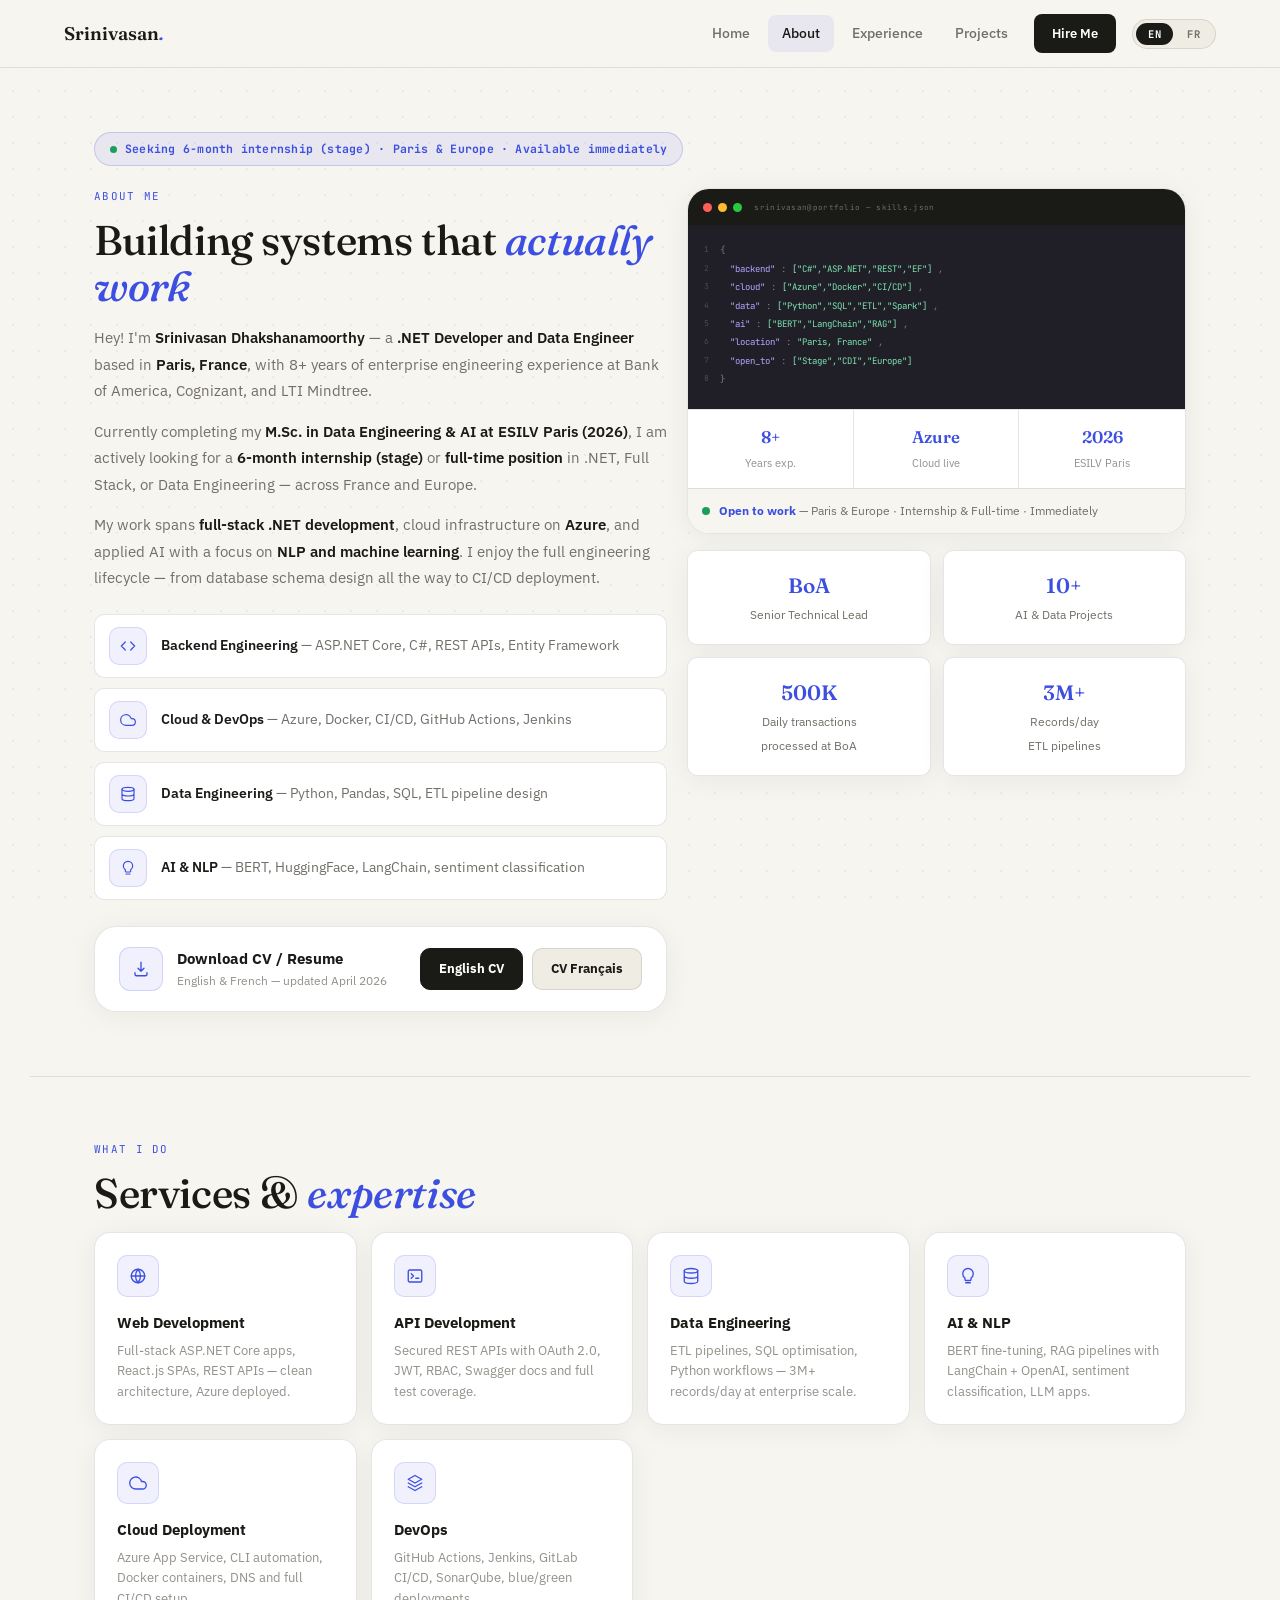
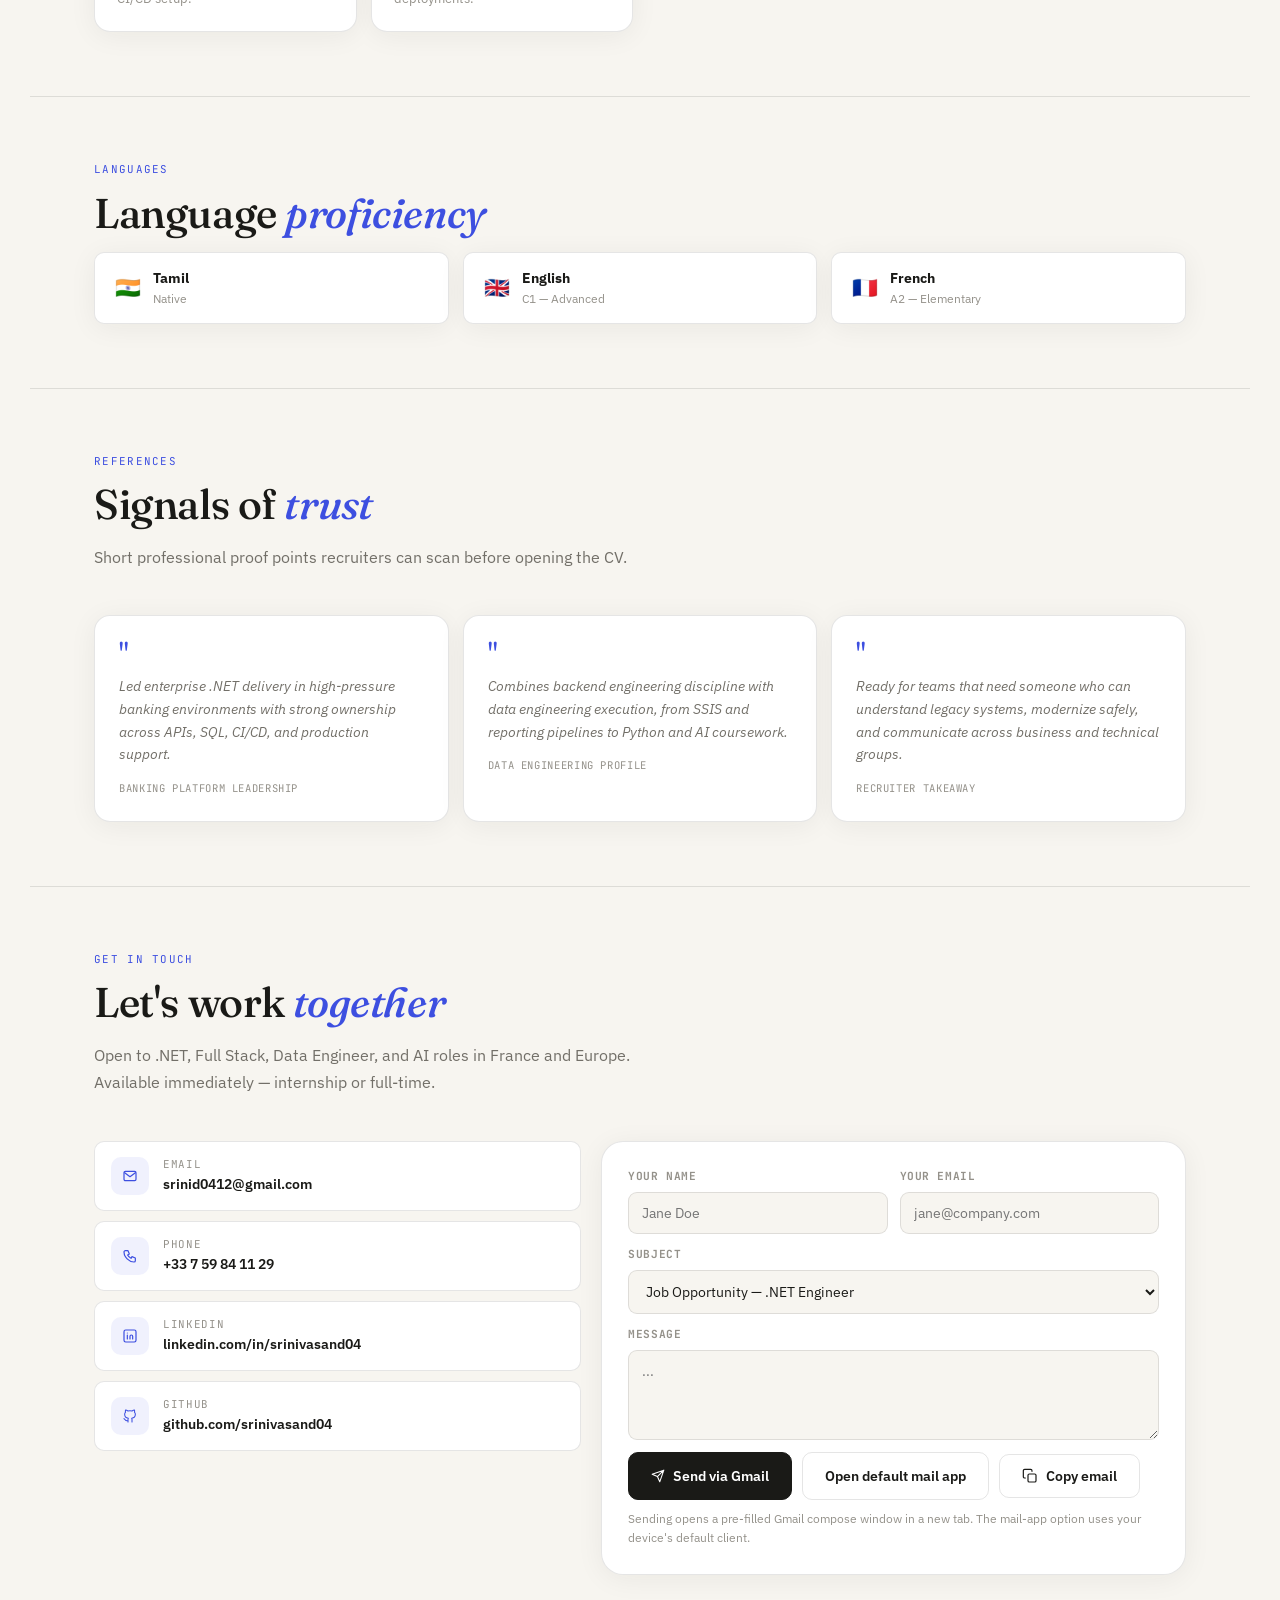
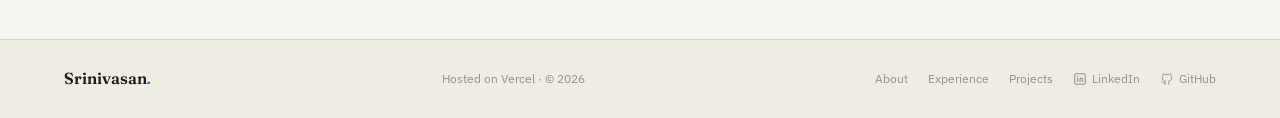
==== commit 7f516449: "Redesign portfolio with Bento Editorial style; add DVRC internship and TacticAI-Lite updates" ====
--- a/portfolio-static/about.html
+++ b/portfolio-static/about.html
@@ -3,245 +3,85 @@
 <head>
     <meta charset="utf-8" />
     <meta name="viewport" content="width=device-width, initial-scale=1.0" />
-        <title>About — Srinivasan Dhakshanamoorthy</title>
-    <meta name="description" content="About Srinivasan Dhakshanamoorthy: Paris-based .NET Developer, Data Engineer, and AI specialist with enterprise experience at Bank of America, Cognizant, and LTI Mindtree." />
-    <meta name="author" content="Srinivasan Dhakshanamoorthy" />
-    <meta name="robots" content="index,follow" />
-    <link rel="canonical" href="https://srinivasand.com/about" />
-    <meta property="og:type" content="website" />
-    <meta property="og:title" content="About — Srinivasan Dhakshanamoorthy" />
-    <meta property="og:description" content="About Srinivasan Dhakshanamoorthy: Paris-based .NET Developer, Data Engineer, and AI specialist with enterprise experience at Bank of America, Cognizant, and LTI Mindtree." />
-    <meta property="og:url" content="https://srinivasand.com/about" />
-    <meta property="og:image" content="https://srinivasand.com/images/profile.jpeg" />
-    <meta name="twitter:card" content="summary_large_image" />
-    <meta name="twitter:title" content="About — Srinivasan Dhakshanamoorthy" />
-    <meta name="twitter:description" content="About Srinivasan Dhakshanamoorthy: Paris-based .NET Developer, Data Engineer, and AI specialist with enterprise experience at Bank of America, Cognizant, and LTI Mindtree." />
-    <meta name="twitter:image" content="https://srinivasand.com/images/profile.jpeg" />
-    <script type="application/ld+json">
-    {
-      "@context": "https://schema.org",
-      "@type": "Person",
-      "name": "Srinivasan Dhakshanamoorthy",
-      "jobTitle": ".NET Engineer and Data/AI Specialist",
-      "url": "https://srinivasand.com",
-      "image": "https://srinivasand.com/images/profile.jpeg",
-      "email": "mailto:Srinid0412@gmail.com",
-      "address": {
-        "@type": "PostalAddress",
-        "addressLocality": "Paris",
-        "addressCountry": "FR"
-      },
-      "sameAs": [
-        "https://linkedin.com/in/srinivasand04",
-        "https://github.com/srinivasand04"
-      ],
-      "knowsAbout": ["ASP.NET Core", "C#", "Azure", "SQL Server", "Data Engineering", "Python", "NLP", "Machine Learning"]
-    }
-    </script>
+    <title>About — Srinivasan Dhakshanamoorthy</title>
+    <meta name="description" content="Srinivasan Dhakshanamoorthy — .NET Developer, Data Engineer & AI Enthusiast. Based in Paris, seeking internship and full-time roles in France & Europe." />
+    <link rel="icon" href="favicon.ico" />
     <link rel="preconnect" href="https://fonts.googleapis.com" />
     <link rel="preconnect" href="https://fonts.gstatic.com" crossorigin />
-    <link rel="stylesheet" href="lib/bootstrap.min.css" />
     <link rel="stylesheet" href="css/site.css" />
 </head>
 <body>
-    <a class="skip-link" href="#main-content">Skip to main content</a>
+<div class="bg-dots"></div>
 
     <!-- ── NAVBAR ── -->
     <nav class="site-nav" id="siteNav">
         <div class="nav-inner">
-            <a class="nav-brand" href="index.html">Srinivasan<span>.</span></a>
-
-            <a class="nav-link" href="index.html" id="nav-home">
-                <span class="en-text">Home</span>
-                <span class="fr-text">Accueil</span>
-            </a>
-            <a class="nav-link" href="about.html" id="nav-about">
-                <span class="en-text">About</span>
-                <span class="fr-text">À propos</span>
-            </a>
-            <a class="nav-link" href="experience.html" id="nav-experience">
-                <span class="en-text">Experience</span>
-                <span class="fr-text">Expérience</span>
-            </a>
-            <a class="nav-link" href="projects.html" id="nav-projects">
-                <span class="en-text">Projects</span>
-                <span class="fr-text">Projets</span>
-            </a>
-
-            <a class="nav-link nav-cta" href="about.html#contact">
-                <span class="en-text">Hire Me</span>
-                <span class="fr-text">Me contacter</span>
-            </a>
-
-            <!-- Language toggle -->
+            <a class="nav-brand" href="index.html">Srinivasan<i>.</i></a>
+            <a class="nav-link" href="index.html" id="nav-home"><span class="en-text">Home</span><span class="fr-text">Accueil</span></a>
+            <a class="nav-link" href="about.html" id="nav-about"><span class="en-text">About</span><span class="fr-text">À propos</span></a>
+            <a class="nav-link" href="experience.html" id="nav-experience"><span class="en-text">Experience</span><span class="fr-text">Expérience</span></a>
+            <a class="nav-link" href="projects.html" id="nav-projects"><span class="en-text">Projects</span><span class="fr-text">Projets</span></a>
+            <a class="nav-link nav-cta" href="about.html#contact"><span class="en-text">Hire Me</span><span class="fr-text">Me contacter</span></a>
             <div class="lang-toggle">
                 <button class="lang-btn active" id="btn-en" onclick="setLang('en')">EN</button>
                 <button class="lang-btn" id="btn-fr" onclick="setLang('fr')">FR</button>
             </div>
-
-            <!-- Dark mode toggle -->
-            <button class="dark-toggle" id="darkToggle" title="Toggle dark mode" aria-label="Toggle dark mode">
-                <span class="light-icon">🌙</span>
-                <span class="dark-icon">☀️</span>
-            </button>
-
-            <!-- Mobile hamburger -->
-            <button class="nav-toggle" id="navToggle" aria-label="Menu">
-                <span></span><span></span><span></span>
-            </button>
         </div>
     </nav>
 
-    <!-- ── ANNOUNCE BAR ── -->
-    <div class="announce-bar">
-        <span class="ab-label">
-            <span class="en-text">OPEN TO</span>
-            <span class="fr-text">DISPONIBLE POUR</span>
-        </span>
-        <span class="ab-pill ab-pill-red">
-            <span class="en-text">Full-time (CDI)</span>
-            <span class="fr-text">CDI</span>
-        </span>
-        <span class="ab-sep">·</span>
-        <span class="ab-pill ab-pill-red">
-            <span class="en-text">Part-time</span>
-            <span class="fr-text">Mi-temps</span>
-        </span>
-        <span class="ab-sep">·</span>
-        <span class="ab-pill ab-pill-teal">
-            <span class="en-text">Internship (Stage)</span>
-            <span class="fr-text">Stage 6 mois</span>
-        </span>
-        <span class="ab-sep">·</span>
-        <span class="ab-pill ab-pill-gray">
-            <span class="en-text">Freelance / Contract</span>
-            <span class="fr-text">Freelance / Mission</span>
-        </span>
-        <span class="ab-sep">·</span>
-        <span class="ab-loc">
-            <span class="en-text">📍 Paris &amp; Remote · Available immediately</span>
-            <span class="fr-text">📍 Paris &amp; Remote · Disponible immédiatement</span>
-        </span>
-    </div>
-
     <!-- ── CONTENT ── -->
-    <main role="main" id="main-content">
-        
+    <main role="main">
 <section class="section">
 
-    
     <div class="avail-badge reveal">
         <span class="avail-dot"></span>
         <span class="en-text">Seeking 6-month internship (stage) · Paris &amp; Europe · Available immediately</span>
         <span class="fr-text">Recherche stage 6 mois · Paris &amp; Europe · Disponible immédiatement</span>
     </div>
 
-    <!-- CV Download Strip — prominent at top -->
-    <div class="cv-strip reveal" style="margin-bottom:36px;">
-        <div class="cv-left">
-            <div class="cv-icon">📄</div>
-            <div>
-                <div class="cv-label">
-                    <span class="en-text">Download CV / Resume</span>
-                    <span class="fr-text">Télécharger le CV</span>
-                </div>
-                <div class="cv-sub">
-                    <span class="en-text">English &amp; French — updated April 2026</span>
-                    <span class="fr-text">Anglais &amp; Français — mis à jour avril 2026</span>
-                </div>
-            </div>
-        </div>
-        <div class="cv-btns">
-            <a href="/CV/CV_Srinivasan_NET_EN.pdf" class="cv-btn cv-btn-en" download>⚙️ .NET / Backend</a>
-            <a href="/CV/Intern_Srinivasan_Data_EN.pdf" class="cv-btn cv-btn-fr" download>📊 Data Engineer</a>
-            <a href="/CV/Intern_Srinivasan_FullStack_EN.pdf" class="cv-btn" style="background:rgba(147,51,234,0.08);color:#7c3aed;border:1.5px solid rgba(147,51,234,0.2);" download>🌐 Full Stack</a>
-        </div>
-    </div>
-
     <div class="about-grid">
-
-        
         <div class="reveal">
-            <div class="sec-label">
-                <span class="en-text">About Me</span>
-                <span class="fr-text">À propos</span>
-            </div>
+            <div class="eyebrow"><span class="en-text">About Me</span><span class="fr-text">À propos</span></div>
             <h2 class="sec-title">
-                <span class="en-text">Building Systems That <span>Actually Work</span></span>
-                <span class="fr-text">Concevoir des systèmes qui <span>fonctionnent vraiment</span></span>
+                <span class="en-text">Building systems that <em>actually work</em></span>
+                <span class="fr-text">Concevoir des systèmes qui <em>fonctionnent vraiment</em></span>
             </h2>
 
             <p class="about-bio">
-                <span class="en-text">
-                    Hey\! I'm <strong>Srinivasan Dhakshanamoorthy</strong> — a <strong>.NET Developer and Data Engineer</strong>
-                    based in <strong>Paris, France</strong>, with 8+ years of enterprise engineering experience at
-                    Bank of America, Cognizant, and LTI Mindtree.
-                </span>
-                <span class="fr-text">
-                    Bonjour \! Je suis <strong>Srinivasan Dhakshanamoorthy</strong> — <strong>développeur .NET et ingénieur Data</strong>
-                    basé à <strong>Paris</strong>, avec plus de 8 ans d'expérience en entreprise chez Bank of America,
-                    Cognizant et LTI Mindtree.
-                </span>
+                <span class="en-text">Hey! I'm <strong>Srinivasan Dhakshanamoorthy</strong> — a <strong>.NET Developer and Data Engineer</strong> based in <strong>Paris, France</strong>, with 8+ years of enterprise engineering experience at Bank of America, Cognizant, and LTI Mindtree.</span>
+                <span class="fr-text">Bonjour ! Je suis <strong>Srinivasan Dhakshanamoorthy</strong> — <strong>développeur .NET et ingénieur Data</strong> basé à <strong>Paris</strong>, avec plus de 8 ans d'expérience en entreprise chez Bank of America, Cognizant et LTI Mindtree.</span>
             </p>
             <p class="about-bio">
-                <span class="en-text">
-                    Currently completing my <strong>M.Sc. in Data Engineering &amp; AI at ESILV Paris (2026)</strong>,
-                    I am actively looking for a <strong>6-month internship (stage)</strong> or <strong>full-time position</strong>
-                    in .NET, Full Stack, or Data Engineering — across France and Europe.
-                </span>
-                <span class="fr-text">
-                    En dernière année de <strong>Master Data Engineering &amp; IA à l'ESILV Paris (2026)</strong>,
-                    je recherche activement un <strong>stage de 6 mois</strong> ou un <strong>poste CDI</strong>
-                    en .NET, Full Stack ou Data Engineering en France et en Europe.
-                </span>
+                <span class="en-text">Currently completing my <strong>M.Sc. in Data Engineering &amp; AI at ESILV Paris (2026)</strong>, I am actively looking for a <strong>6-month internship (stage)</strong> or <strong>full-time position</strong> in .NET, Full Stack, or Data Engineering — across France and Europe.</span>
+                <span class="fr-text">En dernière année de <strong>Master Data Engineering &amp; IA à l'ESILV Paris (2026)</strong>, je recherche activement un <strong>stage de 6 mois</strong> ou un <strong>poste CDI</strong> en .NET, Full Stack ou Data Engineering en France et en Europe.</span>
             </p>
             <p class="about-bio">
-                <span class="en-text">
-                    My work spans <strong>full-stack .NET development</strong>, cloud infrastructure on <strong>Azure</strong>,
-                    and applied AI with a focus on <strong>NLP and machine learning</strong>. I enjoy the full engineering
-                    lifecycle — from database schema design all the way to CI/CD deployment.
-                </span>
-                <span class="fr-text">
-                    Mon travail couvre le <strong>développement .NET full-stack</strong>, l'infrastructure cloud sur <strong>Azure</strong>
-                    et l'IA appliquée avec un focus sur le <strong>NLP et le machine learning</strong>. J'apprécie le cycle
-                    complet — de la conception de schéma base de données jusqu'au déploiement CI/CD.
-                </span>
+                <span class="en-text">My work spans <strong>full-stack .NET development</strong>, cloud infrastructure on <strong>Azure</strong>, and applied AI with a focus on <strong>NLP and machine learning</strong>. I enjoy the full engineering lifecycle — from database schema design all the way to CI/CD deployment.</span>
+                <span class="fr-text">Mon travail couvre le <strong>développement .NET full-stack</strong>, l'infrastructure cloud sur <strong>Azure</strong> et l'IA appliquée avec un focus sur le <strong>NLP et le machine learning</strong>. J'apprécie le cycle complet — de la conception de schéma base de données jusqu'au déploiement CI/CD.</span>
             </p>
 
             <ul class="about-list">
-                <li>
-                    <div class="list-icon">⚙️</div>
+                <li><div class="list-icon"><svg class="ic"><use href="icons.svg#i-code"/></svg></div><div><strong><span class="en-text">Backend Engineering</span><span class="fr-text">Ingénierie Backend</span></strong> — ASP.NET Core, C#, REST APIs, Entity Framework</div></li>
+                <li><div class="list-icon"><svg class="ic"><use href="icons.svg#i-cloud"/></svg></div><div><strong><span class="en-text">Cloud &amp; DevOps</span><span class="fr-text">Cloud &amp; DevOps</span></strong> — Azure, Docker, CI/CD, GitHub Actions, Jenkins</div></li>
+                <li><div class="list-icon"><svg class="ic"><use href="icons.svg#i-database"/></svg></div><div><strong><span class="en-text">Data Engineering</span><span class="fr-text">Ingénierie des données</span></strong> — Python, Pandas, SQL, ETL pipeline design</div></li>
+                <li><div class="list-icon"><svg class="ic"><use href="icons.svg#i-brain"/></svg></div><div><strong>AI &amp; NLP</strong> — BERT, HuggingFace, LangChain, sentiment classification</div></li>
+            </ul>
+
+            <div class="cv-strip reveal">
+                <div class="cv-left">
+                    <div class="cv-icon"><svg class="ic"><use href="icons.svg#i-download"/></svg></div>
                     <div>
-                        <strong><span class="en-text">Backend Engineering</span><span class="fr-text">Ingénierie Backend</span></strong>
-                        — ASP.NET Core, C#, REST APIs, Entity Framework
+                        <div class="cv-label"><span class="en-text">Download CV / Resume</span><span class="fr-text">Télécharger le CV</span></div>
+                        <div class="cv-sub"><span class="en-text">English &amp; French — updated April 2026</span><span class="fr-text">Anglais &amp; Français — mis à jour avril 2026</span></div>
                     </div>
-                </li>
-                <li>
-                    <div class="list-icon">☁️</div>
-                    <div>
-                        <strong><span class="en-text">Cloud &amp; DevOps</span><span class="fr-text">Cloud &amp; DevOps</span></strong>
-                        — Azure, Docker, CI/CD, GitHub Actions, Jenkins
-                    </div>
-                </li>
-                <li>
-                    <div class="list-icon">📊</div>
-                    <div>
-                        <strong><span class="en-text">Data Engineering</span><span class="fr-text">Ingénierie des données</span></strong>
-                        — Python, Pandas, SQL, ETL pipeline design
-                    </div>
-                </li>
-                <li>
-                    <div class="list-icon">🧠</div>
-                    <div>
-                        <strong>AI &amp; NLP</strong>
-                        — BERT, HuggingFace, LangChain, sentiment classification
-                    </div>
-                </li>
-            </ul>
-
-        </div>
-
-        
+                </div>
+                <div class="cv-btns">
+                    <a href="cv/CV_Srinivasan_EN.pdf" class="cv-btn cv-btn-en" download><span class="en-text">English CV</span><span class="fr-text">CV Anglais</span></a>
+                    <a href="cv/CV_Srinivasan_FR.pdf" class="cv-btn cv-btn-fr" download><span class="en-text">CV Français</span><span class="fr-text">Version française</span></a>
+                </div>
+            </div>
+        </div>
+
         <div class="reveal">
             <div class="about-panel">
                 <div class="panel-header">
@@ -252,476 +92,144 @@
                 </div>
                 <div class="panel-code">
                     <div class="code-line"><span class="ln">1</span><span class="t op">{</span></div>
-                    <div class="code-line"><span class="ln">2</span><span class="t kw">&nbsp; "backend"</span><span class="t op">: </span><span class="t str">["C#","ASP.NET Core","REST","EF Core","CQRS"]</span><span class="t op">,</span></div>
-                    <div class="code-line"><span class="ln">3</span><span class="t kw">&nbsp; "cloud"</span><span class="t op">: </span><span class="t str">["Azure","Docker","CI/CD","GitHub Actions"]</span><span class="t op">,</span></div>
-                    <div class="code-line"><span class="ln">4</span><span class="t kw">&nbsp; "data"</span><span class="t op">: </span><span class="t str">["Python","SQL","ETL","Spark","Kafka"]</span><span class="t op">,</span></div>
-                    <div class="code-line"><span class="ln">5</span><span class="t kw">&nbsp; "ai"</span><span class="t op">: </span><span class="t str">["BERT","LangChain","RAG","HuggingFace"]</span><span class="t op">,</span></div>
-                    <div class="code-line"><span class="ln">6</span><span class="t kw">&nbsp; "languages"</span><span class="t op">: </span><span class="t str">["Tamil (Native)","English (C1)","French (A2)"]</span><span class="t op">,</span></div>
-                    <div class="code-line"><span class="ln">7</span><span class="t kw">&nbsp; "location"</span><span class="t op">: </span><span class="t str">"Paris, France 🇫🇷"</span><span class="t op">,</span></div>
-                    <div class="code-line"><span class="ln">8</span><span class="t kw">&nbsp; "open_to"</span><span class="t op">: </span><span class="t str">["Stage","CDI","Freelance","Europe"]</span></div>
-                    <div class="code-line"><span class="ln">9</span><span class="t op">}</span></div>
+                    <div class="code-line"><span class="ln">2</span><span class="t kw">&nbsp; "backend"</span><span class="t op">: </span><span class="t str">["C#","ASP.NET","REST","EF"]</span><span class="t op">,</span></div>
+                    <div class="code-line"><span class="ln">3</span><span class="t kw">&nbsp; "cloud"</span><span class="t op">: </span><span class="t str">["Azure","Docker","CI/CD"]</span><span class="t op">,</span></div>
+                    <div class="code-line"><span class="ln">4</span><span class="t kw">&nbsp; "data"</span><span class="t op">: </span><span class="t str">["Python","SQL","ETL","Spark"]</span><span class="t op">,</span></div>
+                    <div class="code-line"><span class="ln">5</span><span class="t kw">&nbsp; "ai"</span><span class="t op">: </span><span class="t str">["BERT","LangChain","RAG"]</span><span class="t op">,</span></div>
+                    <div class="code-line"><span class="ln">6</span><span class="t kw">&nbsp; "location"</span><span class="t op">: </span><span class="t str">"Paris, France"</span><span class="t op">,</span></div>
+                    <div class="code-line"><span class="ln">7</span><span class="t kw">&nbsp; "open_to"</span><span class="t op">: </span><span class="t str">["Stage","CDI","Europe"]</span></div>
+                    <div class="code-line"><span class="ln">8</span><span class="t op">}</span></div>
                 </div>
                 <div class="panel-stats">
-                    <div class="panel-stat">
-                        <span class="ps-num">8+</span>
-                        <span class="ps-lbl"><span class="en-text">Years exp.</span><span class="fr-text">Ans exp.</span></span>
-                    </div>
-                    <div class="panel-stat">
-                        <span class="ps-num" style="color:#2563EB;">Azure</span>
-                        <span class="ps-lbl"><span class="en-text">Cloud live</span><span class="fr-text">Cloud déployé</span></span>
-                    </div>
-                    <div class="panel-stat">
-                        <span class="ps-num" style="color:#16A34A;">2026</span>
-                        <span class="ps-lbl">ESILV Paris</span>
-                    </div>
+                    <div class="panel-stat"><span class="ps-num">8+</span><span class="ps-lbl"><span class="en-text">Years exp.</span><span class="fr-text">Ans exp.</span></span></div>
+                    <div class="panel-stat"><span class="ps-num">Azure</span><span class="ps-lbl"><span class="en-text">Cloud live</span><span class="fr-text">Cloud déployé</span></span></div>
+                    <div class="panel-stat"><span class="ps-num">2026</span><span class="ps-lbl">ESILV Paris</span></div>
                 </div>
                 <div class="panel-avail">
                     <div class="pa-dot"></div>
-                    <div class="pa-text">
-                        <strong><span class="en-text">Open to work</span><span class="fr-text">Disponible</span></strong>
-                        <span class="en-text"> — Paris &amp; Europe · Internship &amp; Full-time · Immediately</span>
-                        <span class="fr-text"> — Paris &amp; Europe · Stage &amp; CDI · Immédiatement</span>
-                    </div>
-                </div>
-            </div>
-
-            
+                    <div class="pa-text"><strong><span class="en-text">Open to work</span><span class="fr-text">Disponible</span></strong><span class="en-text"> — Paris &amp; Europe · Internship &amp; Full-time · Immediately</span><span class="fr-text"> — Paris &amp; Europe · Stage &amp; CDI · Immédiatement</span></div>
+                </div>
+            </div>
+
             <div style="display:grid;grid-template-columns:1fr 1fr;gap:12px;margin-top:16px;">
-                <div class="stat-card">
-                    <span class="stat-num">BoA</span>
-                    <span class="stat-lbl">Senior Technical Lead</span>
-                </div>
-                <div class="stat-card">
-                    <span class="stat-num" style="font-size:1rem;">→ AI</span>
-                    <span class="stat-lbl"><span class="en-text">Pivoting to<br>Data / AI &amp; Cloud</span><span class="fr-text">Reconversion<br>Data / IA &amp; Cloud</span></span>
-                </div>
-                <div class="stat-card">
-                    <span class="stat-num">500K</span>
-                    <span class="stat-lbl"><span class="en-text">Daily transactions<br>processed at BoA</span><span class="fr-text">Transactions/jour<br>traitées chez BoA</span></span>
-                </div>
-                <div class="stat-card">
-                    <span class="stat-num">100K+</span>
-                    <span class="stat-lbl"><span class="en-text">Users on platform<br>built at BoA</span><span class="fr-text">Utilisateurs sur<br>la plateforme BoA</span></span>
-                </div>
-            </div>
-        </div>
-
-    </div>
-</section>
-
-<div class="divider"></div>
-
-
-<div class="section-band">
+                <div class="stat-card"><span class="stat-num">BoA</span><span class="stat-lbl">Senior Technical Lead</span></div>
+                <div class="stat-card"><span class="stat-num">10+</span><span class="stat-lbl"><span class="en-text">AI &amp; Data Projects</span><span class="fr-text">Projets IA &amp; Data</span></span></div>
+                <div class="stat-card"><span class="stat-num">500K</span><span class="stat-lbl"><span class="en-text">Daily transactions<br>processed at BoA</span><span class="fr-text">Transactions/jour<br>traitées chez BoA</span></span></div>
+                <div class="stat-card"><span class="stat-num">3M+</span><span class="stat-lbl"><span class="en-text">Records/day<br>ETL pipelines</span><span class="fr-text">Enreg./jour<br>pipelines ETL</span></span></div>
+            </div>
+        </div>
+    </div>
+</section>
+
+<div class="divider"></div>
+
+<!-- ══ SERVICES ══════════════════════════════════════════════ -->
 <section class="section reveal">
-    <div class="sec-label">
-        <span class="en-text">What I Do</span>
-        <span class="fr-text">Ce que je fais</span>
-    </div>
-    <h2 class="sec-title">
-        <span class="en-text">Services &amp; <span>Expertise</span></span>
-        <span class="fr-text">Services &amp; <span>Expertise</span></span>
-    </h2>
+    <div class="eyebrow"><span class="en-text">What I Do</span><span class="fr-text">Ce que je fais</span></div>
+    <h2 class="sec-title"><span class="en-text">Services &amp; <em>expertise</em></span><span class="fr-text">Services &amp; <em>expertise</em></span></h2>
     <div class="service-grid">
-        <div class="service-card svc-card-web">
-            <div class="svc-icon">🌐</div>
-            <div class="svc-title"><span class="en-text">Web Development</span><span class="fr-text">Développement Web</span></div>
-            <div class="svc-desc"><span class="en-text">Full-stack ASP.NET Core apps, React.js SPAs, REST APIs — clean architecture, Azure deployed.</span><span class="fr-text">Apps full-stack ASP.NET Core, SPA React.js, REST APIs — architecture propre, déployées sur Azure.</span></div>
-        </div>
-        <div class="service-card svc-card-api">
-            <div class="svc-icon">🔌</div>
-            <div class="svc-title"><span class="en-text">API Development</span><span class="fr-text">Développement API</span></div>
-            <div class="svc-desc"><span class="en-text">Secured REST APIs with OAuth 2.0, JWT, RBAC, Swagger docs and full test coverage.</span><span class="fr-text">APIs REST sécurisées avec OAuth 2.0, JWT, RBAC, documentation Swagger et couverture de tests.</span></div>
-        </div>
-        <div class="service-card svc-card-data">
-            <div class="svc-icon">📊</div>
-            <div class="svc-title"><span class="en-text">Data Engineering</span><span class="fr-text">Ingénierie des données</span></div>
-            <div class="svc-desc"><span class="en-text">ETL pipelines, SQL optimisation, Python workflows — 3M+ records/day at enterprise scale.</span><span class="fr-text">Pipelines ETL, optimisation SQL, workflows Python — 3M+ enregistrements/jour à l'échelle entreprise.</span></div>
-        </div>
-        <div class="service-card svc-card-ai">
-            <div class="svc-icon">🧠</div>
-            <div class="svc-title">AI &amp; NLP</div>
-            <div class="svc-desc"><span class="en-text">BERT fine-tuning, RAG pipelines with LangChain + OpenAI, sentiment classification, LLM apps.</span><span class="fr-text">Fine-tuning BERT, pipelines RAG LangChain + OpenAI, classification de sentiments, apps LLM.</span></div>
-        </div>
-        <div class="service-card svc-card-cloud">
-            <div class="svc-icon">☁️</div>
-            <div class="svc-title"><span class="en-text">Cloud Deployment</span><span class="fr-text">Déploiement Cloud</span></div>
-            <div class="svc-desc"><span class="en-text">Azure App Service, CLI automation, Docker containers, DNS and full CI/CD setup.</span><span class="fr-text">Azure App Service, automatisation CLI, conteneurs Docker, DNS et CI/CD complet.</span></div>
-        </div>
-        <div class="service-card svc-card-devops">
-            <div class="svc-icon">🔧</div>
-            <div class="svc-title">DevOps</div>
-            <div class="svc-desc"><span class="en-text">GitHub Actions, Jenkins, GitLab CI/CD, SonarQube, blue/green deployments.</span><span class="fr-text">GitHub Actions, Jenkins, GitLab CI/CD, SonarQube, déploiements blue/green.</span></div>
-        </div>
-    </div>
-</section>
-</div>
-
-<div class="divider"></div>
-
-
+        <div class="service-card"><div class="svc-icon"><svg class="ic"><use href="icons.svg#i-globe"/></svg></div><div class="svc-title"><span class="en-text">Web Development</span><span class="fr-text">Développement Web</span></div><div class="svc-desc"><span class="en-text">Full-stack ASP.NET Core apps, React.js SPAs, REST APIs — clean architecture, Azure deployed.</span><span class="fr-text">Apps full-stack ASP.NET Core, SPA React.js, REST APIs — architecture propre, déployées sur Azure.</span></div></div>
+        <div class="service-card"><div class="svc-icon"><svg class="ic"><use href="icons.svg#i-terminal"/></svg></div><div class="svc-title"><span class="en-text">API Development</span><span class="fr-text">Développement API</span></div><div class="svc-desc"><span class="en-text">Secured REST APIs with OAuth 2.0, JWT, RBAC, Swagger docs and full test coverage.</span><span class="fr-text">APIs REST sécurisées avec OAuth 2.0, JWT, RBAC, documentation Swagger et couverture de tests.</span></div></div>
+        <div class="service-card"><div class="svc-icon"><svg class="ic"><use href="icons.svg#i-database"/></svg></div><div class="svc-title"><span class="en-text">Data Engineering</span><span class="fr-text">Ingénierie des données</span></div><div class="svc-desc"><span class="en-text">ETL pipelines, SQL optimisation, Python workflows — 3M+ records/day at enterprise scale.</span><span class="fr-text">Pipelines ETL, optimisation SQL, workflows Python — 3M+ enregistrements/jour à l'échelle entreprise.</span></div></div>
+        <div class="service-card"><div class="svc-icon"><svg class="ic"><use href="icons.svg#i-brain"/></svg></div><div class="svc-title">AI &amp; NLP</div><div class="svc-desc"><span class="en-text">BERT fine-tuning, RAG pipelines with LangChain + OpenAI, sentiment classification, LLM apps.</span><span class="fr-text">Fine-tuning BERT, pipelines RAG LangChain + OpenAI, classification de sentiments, apps LLM.</span></div></div>
+        <div class="service-card"><div class="svc-icon"><svg class="ic"><use href="icons.svg#i-cloud"/></svg></div><div class="svc-title"><span class="en-text">Cloud Deployment</span><span class="fr-text">Déploiement Cloud</span></div><div class="svc-desc"><span class="en-text">Azure App Service, CLI automation, Docker containers, DNS and full CI/CD setup.</span><span class="fr-text">Azure App Service, automatisation CLI, conteneurs Docker, DNS et CI/CD complet.</span></div></div>
+        <div class="service-card"><div class="svc-icon"><svg class="ic"><use href="icons.svg#i-layers"/></svg></div><div class="svc-title">DevOps</div><div class="svc-desc"><span class="en-text">GitHub Actions, Jenkins, GitLab CI/CD, SonarQube, blue/green deployments.</span><span class="fr-text">GitHub Actions, Jenkins, GitLab CI/CD, SonarQube, déploiements blue/green.</span></div></div>
+    </div>
+</section>
+
+<div class="divider"></div>
+
+<!-- ══ LANGUAGES ═════════════════════════════════════════════ -->
 <section class="section reveal">
-    <div class="sec-label"><span class="en-text">Languages</span><span class="fr-text">Langues</span></div>
-    <h2 class="sec-title"><span class="en-text">Language <span>Proficiency</span></span><span class="fr-text">Compétences <span>linguistiques</span></span></h2>
-    <div style="display:flex;gap:20px;flex-wrap:wrap;justify-content:center;margin-top:16px;">
-        <div style="background:var(--card);border:1px solid var(--border);border-radius:var(--radius-lg);padding:24px 32px;text-align:center;min-width:160px;">
-            <div style="font-size:2rem;margin-bottom:8px;">🇮🇳</div>
-            <div style="font-weight:800;font-size:1.05rem;color:var(--text);">Tamil</div>
-            <div style="font-size:0.78rem;color:var(--accent);font-weight:700;font-family:var(--mono);margin-top:4px;">Native</div>
-        </div>
-        <div style="background:var(--card);border:1px solid var(--border);border-radius:var(--radius-lg);padding:24px 32px;text-align:center;min-width:160px;">
-            <div style="font-size:2rem;margin-bottom:8px;">🇬🇧</div>
-            <div style="font-weight:800;font-size:1.05rem;color:var(--text);">English</div>
-            <div style="font-size:0.78rem;color:#2563EB;font-weight:700;font-family:var(--mono);margin-top:4px;">C1 — Advanced</div>
-        </div>
-        <div style="background:var(--card);border:1px solid var(--border);border-radius:var(--radius-lg);padding:24px 32px;text-align:center;min-width:160px;">
-            <div style="font-size:2rem;margin-bottom:8px;">🇫🇷</div>
-            <div style="font-weight:800;font-size:1.05rem;color:var(--text);">French</div>
-            <div style="font-size:0.78rem;color:#16A34A;font-weight:700;font-family:var(--mono);margin-top:4px;">A2 — Elementary</div>
-        </div>
-    </div>
-</section>
-
-<div class="divider"></div>
-
+    <div class="eyebrow"><span class="en-text">Languages</span><span class="fr-text">Langues</span></div>
+    <h2 class="sec-title"><span class="en-text">Language <em>proficiency</em></span><span class="fr-text">Compétences <em>linguistiques</em></span></h2>
+    <div class="lang-grid">
+        <div class="lang-tile"><span class="lang-flag">🇮🇳</span><div><div class="lang-name">Tamil</div><div class="lang-level"><span class="en-text">Native</span><span class="fr-text">Langue maternelle</span></div></div></div>
+        <div class="lang-tile"><span class="lang-flag">🇬🇧</span><div><div class="lang-name">English</div><div class="lang-level">C1 — <span class="en-text">Advanced</span><span class="fr-text">Avancé</span></div></div></div>
+        <div class="lang-tile"><span class="lang-flag">🇫🇷</span><div><div class="lang-name">French</div><div class="lang-level">A2 — <span class="en-text">Elementary</span><span class="fr-text">Élémentaire</span></div></div></div>
+    </div>
+</section>
+
+<div class="divider"></div>
+
+<!-- ══ REFERENCES ════════════════════════════════════════════ -->
 <section class="section reveal">
-    <div class="sec-label">
-        <span class="en-text">References</span>
-        <span class="fr-text">Références</span>
-    </div>
-    <h2 class="sec-title">
-        <span class="en-text">Signals Of <span>Trust</span></span>
-        <span class="fr-text">Signaux de <span>confiance</span></span>
-    </h2>
-    <p class="sec-sub">
-        <span class="en-text">Short professional proof points recruiters can scan before opening the CV.</span>
-        <span class="fr-text">Des preuves professionnelles rapides à consulter avant d'ouvrir le CV.</span>
-    </p>
-
-    <div class="testimonial-grid">
-        <article class="testimonial-card">
-            <div class="testimonial-mark">“</div>
-            <p>Led enterprise .NET delivery in high-pressure banking environments with strong ownership across APIs, SQL, CI/CD, and production support.</p>
-            <div class="testimonial-source">Banking platform leadership</div>
-        </article>
-        <article class="testimonial-card">
-            <div class="testimonial-mark">“</div>
-            <p>Combines backend engineering discipline with data engineering execution, from SSIS and reporting pipelines to Python and AI coursework.</p>
-            <div class="testimonial-source">Data engineering profile</div>
-        </article>
-        <article class="testimonial-card">
-            <div class="testimonial-mark">“</div>
-            <p>Ready for teams that need someone who can understand legacy systems, modernize safely, and communicate across business and technical groups.</p>
-            <div class="testimonial-source">Recruiter takeaway</div>
-        </article>
-    </div>
-</section>
-
-<div class="divider"></div>
-
-
+    <div class="eyebrow"><span class="en-text">References</span><span class="fr-text">Références</span></div>
+    <h2 class="sec-title"><span class="en-text">Signals of <em>trust</em></span><span class="fr-text">Signaux de <em>confiance</em></span></h2>
+    <p class="sec-sub"><span class="en-text">Short professional proof points recruiters can scan before opening the CV.</span><span class="fr-text">Points de preuve professionnels que les recruteurs peuvent survoler avant d'ouvrir le CV.</span></p>
+    <div class="ref-grid">
+        <div class="ref-card"><span class="q">"</span><p><span class="en-text">Led enterprise .NET delivery in high-pressure banking environments with strong ownership across APIs, SQL, CI/CD, and production support.</span><span class="fr-text">Livraison .NET enterprise en environnement bancaire exigeant, forte responsabilité sur APIs, SQL, CI/CD et support production.</span></p><div class="src"><span class="en-text">Banking platform leadership</span><span class="fr-text">Leadership plateforme bancaire</span></div></div>
+        <div class="ref-card"><span class="q">"</span><p><span class="en-text">Combines backend engineering discipline with data engineering execution, from SSIS and reporting pipelines to Python and AI coursework.</span><span class="fr-text">Combine rigueur backend et exécution data engineering, des pipelines SSIS aux projets Python et IA.</span></p><div class="src"><span class="en-text">Data engineering profile</span><span class="fr-text">Profil data engineering</span></div></div>
+        <div class="ref-card"><span class="q">"</span><p><span class="en-text">Ready for teams that need someone who can understand legacy systems, modernize safely, and communicate across business and technical groups.</span><span class="fr-text">Prêt pour des équipes ayant besoin de comprendre les systèmes existants, moderniser sûrement et communiquer entre métiers et tech.</span></p><div class="src"><span class="en-text">Recruiter takeaway</span><span class="fr-text">Synthèse recruteur</span></div></div>
+    </div>
+</section>
+
+<div class="divider"></div>
+
+<!-- ══ CONTACT ═══════════════════════════════════════════════ -->
 <section class="section reveal" id="contact">
-    <div class="sec-label"><span class="en-text">Get In Touch</span><span class="fr-text">Me contacter</span></div>
-    <h2 class="sec-title"><span class="en-text">Let's <span>Work Together</span></span><span class="fr-text">Travaillons <span>ensemble</span></span></h2>
-    <p class="sec-sub" style="max-width:560px;margin:0 auto 32px;">
-        <span class="en-text">Open to .NET, Full Stack, Data Engineer, and AI roles in France and Europe. Available immediately — internship or full-time.</span>
-        <span class="fr-text">Disponible pour des postes .NET, Full Stack, Data Engineer et IA en France et en Europe. Disponible immédiatement — stage ou CDI.</span>
-    </p>
-    <div style="display:grid;grid-template-columns:repeat(auto-fit,minmax(240px,1fr));gap:16px;max-width:800px;margin:0 auto;">
-        <a href="mailto:Srinid0412@gmail.com" class="service-card" style="text-decoration:none;display:flex;align-items:center;gap:14px;">
-            <div style="font-size:1.6rem;">✉️</div>
-            <div>
-                <div style="font-weight:700;color:var(--text);font-size:0.88rem;">Email (Primary)</div>
-                <div style="font-size:0.8rem;color:var(--accent);">Srinid0412@gmail.com</div>
-            </div>
-        </a>
-        <a href="mailto:Srinivasand04@gmail.com" class="service-card" style="text-decoration:none;display:flex;align-items:center;gap:14px;">
-            <div style="font-size:1.6rem;">✉️</div>
-            <div>
-                <div style="font-weight:700;color:var(--text);font-size:0.88rem;">Email (Alt)</div>
-                <div style="font-size:0.8rem;color:var(--accent);">Srinivasand04@gmail.com</div>
-            </div>
-        </a>
-        <a href="tel:+33759841129" class="service-card" style="text-decoration:none;display:flex;align-items:center;gap:14px;">
-            <div style="font-size:1.6rem;">📞</div>
-            <div>
-                <div style="font-weight:700;color:var(--text);font-size:0.88rem;"><span class="en-text">Phone</span><span class="fr-text">Téléphone</span></div>
-                <div style="font-size:0.8rem;color:var(--accent);">+33 7 59 84 11 29</div>
-            </div>
-        </a>
-        <a href="https://www.linkedin.com/in/srinivasand04" target="_blank" rel="noopener noreferrer" class="service-card" style="text-decoration:none;display:flex;align-items:center;gap:14px;">
-            <div style="font-size:1.6rem;">💼</div>
-            <div>
-                <div style="font-weight:700;color:var(--text);font-size:0.88rem;">LinkedIn</div>
-                <div style="font-size:0.8rem;color:#2563EB;">linkedin.com/in/srinivasand04</div>
-            </div>
-        </a>
-        <a href="https://github.com/srinivasand04" target="_blank" rel="noopener noreferrer" class="service-card" style="text-decoration:none;display:flex;align-items:center;gap:14px;">
-            <div style="font-size:1.6rem;">🐙</div>
-            <div>
-                <div style="font-weight:700;color:var(--text);font-size:0.88rem;">GitHub</div>
-                <div style="font-size:0.8rem;color:var(--text3);">github.com/srinivasand04</div>
-            </div>
-        </a>
-        <a href="https://srinivasand.com" target="_blank" rel="noopener noreferrer" class="service-card" style="text-decoration:none;display:flex;align-items:center;gap:14px;">
-            <div style="font-size:1.6rem;">🌐</div>
-            <div>
-                <div style="font-weight:700;color:var(--text);font-size:0.88rem;">Portfolio</div>
-                <div style="font-size:0.8rem;color:#16A34A;">srinivasand.com</div>
-            </div>
-        </a>
-    </div>
-    <div style="text-align:center;margin-top:36px;display:flex;gap:12px;justify-content:center;flex-wrap:wrap;">
-        <a class="btn-primary reveal" href="https://mail.google.com/mail/?view=cm&fs=1&to=Srinid0412@gmail.com" target="_blank" rel="noopener noreferrer">
-            <span class="en-text">✉️ Email via Gmail →</span>
-            <span class="fr-text">✉️ Envoyer via Gmail →</span>
-        </a>
-        <a class="btn-ghost reveal" href="https://www.linkedin.com/in/srinivasand04" target="_blank" rel="noopener noreferrer">💼 LinkedIn →</a>
-    </div>
-
-    <!-- Contact form — opens Gmail compose with pre-filled content -->
-    <div class="contact-form reveal" style="max-width:800px;margin:32px auto 0;">
-        <div class="contact-form-title">
-            <span class="en-text">✉️ Send a Message</span>
-            <span class="fr-text">✉️ Envoyer un message</span>
-        </div>
-        <p style="font-size:0.8rem;color:var(--text3);margin-bottom:18px;">
-            <span class="en-text">Fill in the form — clicking Send opens a pre-filled Gmail compose window in a new tab.</span>
-            <span class="fr-text">Remplissez le formulaire — cliquer sur Envoyer ouvre Gmail avec le contenu pré-rempli.</span>
-        </p>
-        <div class="cf-grid">
-            <div class="cf-field">
-                <label><span class="en-text">Your Name</span><span class="fr-text">Votre nom</span></label>
-                <input type="text" id="cf-name" placeholder="Jane Smith" />
-            </div>
-            <div class="cf-field">
-                <label><span class="en-text">Your Email</span><span class="fr-text">Votre email</span></label>
-                <input type="email" id="cf-email" placeholder="jane@company.com" />
-            </div>
-            <div class="cf-field cf-full">
-                <label><span class="en-text">Subject</span><span class="fr-text">Objet</span></label>
-                <select id="cf-subject">
-                    <option value="Job Opportunity — .NET Engineer">Job Opportunity — .NET Engineer</option>
-                    <option value="Job Opportunity — Data Engineer">Job Opportunity — Data Engineer</option>
-                    <option value="Internship / Stage">Internship / Stage</option>
-                    <option value="Freelance Project">Freelance Project</option>
-                    <option value="Other">Other</option>
-                </select>
-            </div>
-            <div class="cf-field cf-full">
-                <label><span class="en-text">Message</span><span class="fr-text">Message</span></label>
-                <textarea id="cf-message" placeholder="Hi Srinivasan, I'd love to discuss..."></textarea>
-            </div>
-        </div>
-        <div style="margin-top:16px;display:flex;gap:10px;flex-wrap:wrap;align-items:center;">
-            <button class="btn-primary" onclick="sendViaGmail()">
-                <span class="en-text">✉️ Send via Gmail →</span>
-                <span class="fr-text">✉️ Envoyer via Gmail →</span>
-            </button>
-            <button class="btn-ghost" onclick="sendViaMailto()" style="font-size:0.82rem;">
-                <span>Open default mail app</span>
-            </button>
-            <button class="btn-ghost" onclick="copyMessage(this)" style="font-size:0.82rem;">
-                <span>Copy message</span>
-            </button>
-            <button class="btn-ghost" onclick="copyEmail(this)" style="font-size:0.82rem;">
-                <span>📋 Copy email address</span>
-            </button>
-        </div>
-        <p class="contact-fallback-note">
-            Gmail opens in a new tab. The default mail option uses your device email app, and copy message works even when a browser blocks popups.
-        </p>
-    </div>
-</section>
-
-<script>
-function getContactPayload() {
-    var name    = document.getElementById('cf-name').value.trim();
-    var email   = document.getElementById('cf-email').value.trim();
-    var subject = document.getElementById('cf-subject').value;
-    var message = document.getElementById('cf-message').value.trim();
-    var body = '';
-    if (name)  body += 'From: ' + name + '\n';
-    if (email) body += 'Reply-to: ' + email + '\n';
-    body += '\n' + message;
-    return { name: name, email: email, subject: subject, message: message, body: body };
-}
-
-// Opens Gmail compose in a new tab with all fields pre-filled
-function sendViaGmail() {
-    var payload = getContactPayload();
-
-    if (!payload.message) { alert('Please write a message first.'); return; }
-
-    var gmailUrl = 'https://mail.google.com/mail/?view=cm&fs=1'
-        + '&to=' + encodeURIComponent('Srinid0412@gmail.com')
-        + '&su=' + encodeURIComponent(payload.subject)
-        + '&body=' + encodeURIComponent(payload.body);
-
-    window.open(gmailUrl, '_blank');
-}
-
-function sendViaMailto() {
-    var payload = getContactPayload();
-    if (!payload.message) { alert('Please write a message first.'); return; }
-    window.location.href = 'mailto:Srinid0412@gmail.com'
-        + '?subject=' + encodeURIComponent(payload.subject)
-        + '&body=' + encodeURIComponent(payload.body);
-}
-
-function copyMessage(btn) {
-    var payload = getContactPayload();
-    if (!payload.message) { alert('Please write a message first.'); return; }
-    navigator.clipboard.writeText('To: Srinid0412@gmail.com\nSubject: ' + payload.subject + '\n' + payload.body).then(function() {
-        var span = btn.querySelector('span');
-        span.textContent = 'Message copied!';
-        setTimeout(function() { span.textContent = 'Copy message'; }, 2500);
-    });
-}
-
-// Copies your email to clipboard and updates button text as confirmation
-function copyEmail(btn) {
-    navigator.clipboard.writeText('Srinid0412@gmail.com').then(function() {
-        var span = btn.querySelector('span');
-        span.textContent = '✅ Copied!';
-        setTimeout(function() { span.textContent = '📋 Copy email address'; }, 2500);
-    });
-}
-</script>
-
+    <div class="eyebrow"><span class="en-text">Get In Touch</span><span class="fr-text">Contact</span></div>
+    <h2 class="sec-title"><span class="en-text">Let's work <em>together</em></span><span class="fr-text">Travaillons <em>ensemble</em></span></h2>
+    <p class="sec-sub"><span class="en-text">Open to .NET, Full Stack, Data Engineer, and AI roles in France and Europe. Available immediately — internship or full-time.</span><span class="fr-text">Ouvert aux rôles .NET, Full Stack, Data Engineer et IA en France et en Europe. Disponible immédiatement — stage ou CDI.</span></p>
+
+    <div class="contact-grid">
+        <div class="contact-list">
+            <div class="contact-item"><div class="ico"><svg class="ic"><use href="icons.svg#i-mail"/></svg></div><div><div class="lbl"><span class="en-text">Email</span><span class="fr-text">E-mail</span></div><div class="val">srinid0412@gmail.com</div></div></div>
+            <div class="contact-item"><div class="ico"><svg class="ic"><use href="icons.svg#i-phone"/></svg></div><div><div class="lbl">Phone</div><div class="val">+33 7 59 84 11 29</div></div></div>
+            <div class="contact-item"><div class="ico"><svg class="ic"><use href="icons.svg#i-linkedin"/></svg></div><div><div class="lbl">LinkedIn</div><div class="val">linkedin.com/in/srinivasand04</div></div></div>
+            <div class="contact-item"><div class="ico"><svg class="ic"><use href="icons.svg#i-github"/></svg></div><div><div class="lbl">GitHub</div><div class="val">github.com/srinivasand04</div></div></div>
+        </div>
+
+        <form class="contact-form" id="contactForm">
+            <div class="form-row">
+                <div class="form-field"><label for="cf-name"><span class="en-text">Your name</span><span class="fr-text">Votre nom</span></label><input type="text" id="cf-name" placeholder="Jane Doe" /></div>
+                <div class="form-field"><label for="cf-email"><span class="en-text">Your email</span><span class="fr-text">Votre e-mail</span></label><input type="email" id="cf-email" placeholder="jane@company.com" /></div>
+            </div>
+            <div class="form-row">
+                <div class="form-field full">
+                    <label for="cf-subject"><span class="en-text">Subject</span><span class="fr-text">Sujet</span></label>
+                    <select id="cf-subject">
+                        <option>Job Opportunity — .NET Engineer</option>
+                        <option>Job Opportunity — Data Engineer</option>
+                        <option>Internship / Stage</option>
+                        <option>Freelance Project</option>
+                        <option>Other</option>
+                    </select>
+                </div>
+            </div>
+            <div class="form-row">
+                <div class="form-field full">
+                    <label for="cf-message"><span class="en-text">Message</span><span class="fr-text">Message</span></label>
+                    <textarea id="cf-message" placeholder="..."></textarea>
+                </div>
+            </div>
+            <div class="form-actions">
+                <a href="#" id="cf-gmail" class="btn-primary"><svg class="ic"><use href="icons.svg#i-send"/></svg> <span class="en-text">Send via Gmail</span><span class="fr-text">Envoyer via Gmail</span></a>
+                <a href="#" id="cf-mailto" class="btn-ghost"><span class="en-text">Open default mail app</span><span class="fr-text">Ouvrir l'app mail</span></a>
+                <button type="button" class="btn-ghost" data-copy="srinid0412@gmail.com"><svg class="ic"><use href="icons.svg#i-copy"/></svg> <span class="en-text">Copy email</span><span class="fr-text">Copier l'e-mail</span></button>
+            </div>
+            <div class="form-hint"><span class="en-text">Sending opens a pre-filled Gmail compose window in a new tab. The mail-app option uses your device's default client.</span><span class="fr-text">L'envoi ouvre une fenêtre Gmail pré-remplie dans un nouvel onglet. L'option « app mail » utilise votre client par défaut.</span></div>
+        </form>
+    </div>
+</section>
 
     </main>
-
-    <!-- ── STICKY CTA ── -->
-    <a class="sticky-cta" href="about.html#contact">
-        <span class="sticky-dot"></span>
-        <span class="sticky-text">
-            <strong>
-                <span class="en-text">Available immediately</span>
-                <span class="fr-text">Disponible · Juin 2026</span>
-            </strong>
-            <span class="sticky-sub">
-                <span class="en-text">Hire me → Paris &amp; Europe</span>
-                <span class="fr-text">Me contacter → Paris &amp; Europe</span>
-            </span>
-        </span>
-        <span class="sticky-arrow">→</span>
-    </a>
 
     <!-- ── FOOTER ── -->
     <footer class="site-footer">
-        <div class="footer-main">
-
-            <!-- Brand + tagline -->
-            <div class="footer-col-brand">
-                <div class="footer-brand">Srinivasan<span>.</span></div>
-                <p class="footer-tagline">
-                    <span class="en-text">Senior .NET Engineer &amp; Data/AI Specialist · Based in Paris · Open to Europe.</span>
-                    <span class="fr-text">Ingénieur .NET Senior &amp; Data/IA · Basé à Paris · Disponible en Europe.</span>
-                </p>
-            </div>
-
-            <!-- Quick nav -->
-            <nav class="footer-col-nav">
-                <h4><span class="en-text">Navigate</span><span class="fr-text">Navigation</span></h4>
-                <a href="index.html"><span class="en-text">Home</span><span class="fr-text">Accueil</span></a>
+        <div class="footer-inner">
+            <div class="footer-brand">Srinivasan<i>.</i></div>
+            <div class="footer-note"><span class="en-text">Hosted on Vercel · © <span class="year">2026</span></span><span class="fr-text">Hébergé sur Vercel · © <span class="year">2026</span></span></div>
+            <div class="footer-links">
                 <a href="about.html"><span class="en-text">About</span><span class="fr-text">À propos</span></a>
                 <a href="experience.html"><span class="en-text">Experience</span><span class="fr-text">Expérience</span></a>
                 <a href="projects.html"><span class="en-text">Projects</span><span class="fr-text">Projets</span></a>
-                <a href="about.html#contact"><span class="en-text">Contact</span><span class="fr-text">Contact</span></a>
-            </nav>
-
-            <!-- Social links -->
-            <div class="footer-col-social">
-                <h4><span class="en-text">Connect</span><span class="fr-text">Me contacter</span></h4>
-                <div class="footer-social-list">
-                    <a href="https://linkedin.com/in/srinivasand04" target="_blank" rel="noopener noreferrer" class="footer-social-item">
-                        <span class="footer-social-icon-wrap">
-                            <svg width="14" height="14" viewBox="0 0 24 24" fill="currentColor"><path d="M16 8a6 6 0 0 1 6 6v7h-4v-7a2 2 0 0 0-2-2 2 2 0 0 0-2 2v7h-4v-7a6 6 0 0 1 6-6zM2 9h4v12H2z"/><circle cx="4" cy="4" r="2"/></svg>
-                        </span>
-                        LinkedIn
-                    </a>
-                    <a href="https://github.com/srinivasand04" target="_blank" rel="noopener noreferrer" class="footer-social-item">
-                        <span class="footer-social-icon-wrap">
-                            <svg width="14" height="14" viewBox="0 0 24 24" fill="currentColor"><path d="M9 19c-5 1.5-5-2.5-7-3m14 6v-3.87a3.37 3.37 0 0 0-.94-2.61c3.14-.35 6.44-1.54 6.44-7A5.44 5.44 0 0 0 20 4.77 5.07 5.07 0 0 0 19.91 1S18.73.65 16 2.48a13.38 13.38 0 0 0-7 0C6.27.65 5.09 1 5.09 1A5.07 5.07 0 0 0 5 4.77a5.44 5.44 0 0 0-1.5 3.78c0 5.42 3.3 6.61 6.44 7A3.37 3.37 0 0 0 9 18.13V22"/></svg>
-                        </span>
-                        GitHub
-                    </a>
-                    <a href="mailto:Srinid0412@gmail.com" class="footer-social-item">
-                        <span class="footer-social-icon-wrap">✉️</span>
-                        Srinid0412@gmail.com
-                    </a>
-                </div>
-            </div>
-        </div>
-
-        <!-- Bottom bar -->
-        <div class="footer-bottom-bar">
-            <div class="footer-bottom-inner">
-                <span class="footer-copy">
-                    <span class="en-text">Hosted on Vercel · © <span class="cur-year">2026</span> · Srinivasan Dhakshanamoorthy</span>
-                    <span class="fr-text">Hébergé sur Vercel · © <span class="cur-year">2026</span> · Srinivasan Dhakshanamoorthy</span>
-                </span>
-                <button class="back-to-top" id="backToTop" onclick="window.scrollTo({top:0,behavior:'smooth'})">
-                    ↑ <span class="en-text">Back to top</span><span class="fr-text">Haut de page</span>
-                </button>
+                <a href="https://linkedin.com/in/srinivasand04" target="_blank"><svg class="ic"><use href="icons.svg#i-linkedin"/></svg>LinkedIn</a>
+                <a href="https://github.com/srinivasand04" target="_blank"><svg class="ic"><use href="icons.svg#i-github"/></svg>GitHub</a>
             </div>
         </div>
     </footer>
 
-    <script src="lib/jquery.min.js"></script>
-    <script src="lib/bootstrap.bundle.min.js"></script>
     <script src="js/site.js"></script>
-
-    <script>
-        // ── Navbar scroll shadow
-        const nav = document.getElementById('siteNav');
-        window.addEventListener('scroll', () => nav.classList.toggle('scrolled', window.scrollY > 20));
-
-        // ── Active nav link
-        const path = window.location.pathname.toLowerCase();
-        if (path === '/' || path.includes('index'))   document.getElementById('nav-home')?.classList.add('active');
-        if (path.includes('about'))                    document.getElementById('nav-about')?.classList.add('active');
-        if (path.includes('experience'))               document.getElementById('nav-experience')?.classList.add('active');
-        if (path.includes('projects'))                 document.getElementById('nav-projects')?.classList.add('active');
-
-        // ── Mobile toggle
-        const toggle = document.getElementById('navToggle');
-        if (toggle) {
-            toggle.addEventListener('click', () => nav.classList.toggle('mobile-open'));
-        }
-
-        // ── Language toggle
-        function setLang(lang) {
-            document.body.classList.toggle('lang-fr', lang === 'fr');
-            document.getElementById('html-root').setAttribute('lang', lang);
-            document.getElementById('btn-en').classList.toggle('active', lang === 'en');
-            document.getElementById('btn-fr').classList.toggle('active', lang === 'fr');
-            localStorage.setItem('lang', lang);
-        }
-        const saved = localStorage.getItem('lang');
-        if (saved === 'fr') setLang('fr');
-
-        // ── Dark mode toggle
-        const htmlRoot = document.getElementById('html-root');
-        const darkToggle = document.getElementById('darkToggle');
-        function setDark(on) {
-            htmlRoot.classList.toggle('dark', on);
-            localStorage.setItem('theme', on ? 'dark' : 'light');
-        }
-        if (darkToggle) darkToggle.addEventListener('click', () => setDark(!htmlRoot.classList.contains('dark')));
-        const savedTheme = localStorage.getItem('theme');
-        if (savedTheme === 'dark') setDark(true);
-
-        // ── Scroll reveal
-        const observer = new IntersectionObserver(entries => {
-            entries.forEach(e => { if (e.isIntersecting) { e.target.classList.add('visible'); observer.unobserve(e.target); } });
-        }, { threshold: 0.1 });
-        document.querySelectorAll('.reveal').forEach(el => observer.observe(el));
-    </script>
-
-    
-    <script>document.querySelectorAll('.cur-year').forEach(e=>e.textContent=new Date().getFullYear());</script>
 </body>
 </html>
-
--- a/portfolio-static/css/site.css
+++ b/portfolio-static/css/site.css
@@ -1,52 +1,58 @@
-@import url('https://fonts.googleapis.com/css2?family=Outfit:wght@300;400;500;600;700;800&family=Space+Mono:wght@400;700&display=swap');
-
-/* ── Tokens ──────────────────────────────────────────────── */
+@import url('https://fonts.googleapis.com/css2?family=Fraunces:ital,opsz,wght@0,9..144,300;0,9..144,500;0,9..144,600;0,9..144,700;1,9..144,500&family=IBM+Plex+Sans:wght@400;500;600;700&family=JetBrains+Mono:wght@400;500;700&display=swap');
+
+/* ═══════════════════════════════════════════════════════════════
+   TOKENS
+═══════════════════════════════════════════════════════════════ */
 :root {
-  --bg:      #F8F7F4;
-  --bg2:     #FFFFFF;
-  --bg3:     #F0EDE8;
-  --accent:  #C0392B;
-  --text:    #1A1A1A;
-  --text2:   #555555;
-  --text3:   #888888;
-  --border:  rgba(0,0,0,0.07);
-  --card:    #FFFFFF;
-  --shadow:  0 4px 24px rgba(0,0,0,0.07);
-  --radius:  12px;
-  --radius-lg: 16px;
-  --font:    'Outfit', sans-serif;
-  --mono:    'Space Mono', monospace;
-}
-
-/* ── Reset ───────────────────────────────────────────────── */
+  --bg:      #f7f5f0;
+  --bg2:     #ffffff;
+  --bg3:     #efece3;
+  --ink:     #1a1a17;
+  --sub:     #726f68;
+  --sub2:    #94918a;
+  --line:    rgba(26,26,23,.11);
+  --line2:   rgba(26,26,23,.06);
+  --card:    #ffffff;
+  --accent:  #3d4fe0;
+  --accent-ink: #ffffff;
+  --accent-soft: rgba(61,79,224,.08);
+  --accent-soft2: rgba(61,79,224,.16);
+  --lime:    #c8ff4d;
+  --good:    #1a9e5c;
+  --amber:   #c98a1f;
+  --radius:  16px;
+  --radius-sm: 10px;
+  --radius-lg: 22px;
+  --shadow:  0 4px 28px rgba(26,26,23,.06);
+  --shadow-lg: 0 16px 48px rgba(26,26,23,.10);
+  --font:    'IBM Plex Sans', system-ui, sans-serif;
+  --display: 'Fraunces', serif;
+  --mono:    'JetBrains Mono', monospace;
+}
+
+/* ═══════════════════════════════════════════════════════════════
+   RESET
+═══════════════════════════════════════════════════════════════ */
 *, *::before, *::after { box-sizing: border-box; margin: 0; padding: 0; }
 html { scroll-behavior: smooth; }
 body {
   font-family: var(--font);
   background: var(--bg);
-  color: var(--text);
+  color: var(--ink);
   overflow-x: hidden;
   line-height: 1.6;
+  font-size: 15px;
 }
 a { text-decoration: none; color: inherit; }
-.skip-link {
-  position: fixed;
-  left: 16px;
-  top: -48px;
-  z-index: 2000;
-  background: var(--accent);
-  color: #fff;
-  border-radius: 8px;
-  padding: 9px 14px;
-  font-weight: 800;
-  transition: top 0.2s;
-}
-.skip-link:focus { top: 16px; color: #fff; }
-
-/* ── Scrollbar ───────────────────────────────────────────── */
-::-webkit-scrollbar { width: 5px; }
+ul { list-style: none; }
+svg { display: block; }
+img { max-width: 100%; }
+button { font-family: inherit; cursor: pointer; }
+::-webkit-scrollbar { width: 6px; }
 ::-webkit-scrollbar-track { background: var(--bg3); }
 ::-webkit-scrollbar-thumb { background: var(--accent); border-radius: 99px; }
+
+.ic { width: 16px; height: 16px; flex-shrink: 0; }
 
 /* ── Lang helpers ────────────────────────────────────────── */
 .fr-text { display: none; }
@@ -58,1149 +64,393 @@
 body.lang-fr .en-block { display: none; }
 body.lang-fr .fr-block { display: block; }
 
-/* ── NAVBAR ──────────────────────────────────────────────── */
+/* ═══════════════════════════════════════════════════════════════
+   NAVBAR
+═══════════════════════════════════════════════════════════════ */
 .site-nav {
-  position: fixed;
-  top: 0; left: 0; right: 0;
-  z-index: 1000;
-  height: 64px;
-  background: rgba(248,247,244,0.96);
-  backdrop-filter: blur(14px);
-  -webkit-backdrop-filter: blur(14px);
-  border-bottom: 1px solid var(--border);
-  display: flex;
-  align-items: center;
-  padding: 0 5%;
+  position: fixed; top: 0; left: 0; right: 0; z-index: 1000;
+  height: 68px;
+  background: rgba(247,245,240,0.92);
+  backdrop-filter: blur(14px); -webkit-backdrop-filter: blur(14px);
+  border-bottom: 1px solid var(--line);
+  display: flex; align-items: center; padding: 0 5%;
   transition: box-shadow 0.3s;
 }
-.site-nav.scrolled { box-shadow: 0 2px 20px rgba(0,0,0,0.06); }
-
-.nav-inner {
-  max-width: 1200px;
-  width: 100%;
-  margin: 0 auto;
-  display: flex;
-  align-items: center;
-  gap: 4px;
-}
-
-.nav-brand {
-  font-family: var(--font);
-  font-weight: 800;
-  font-size: 1.05rem;
-  color: var(--text);
-  margin-right: auto;
-}
-.nav-brand span { color: var(--accent); }
-
-.nav-link {
-  padding: 7px 14px;
-  font-size: 0.85rem;
-  font-weight: 500;
-  color: var(--text3);
-  border-radius: 9px;
-  transition: all 0.2s;
-  cursor: pointer;
-}
-.nav-link:hover, .nav-link.active {
-  color: var(--text);
-  background: rgba(192,57,43,0.07);
-}
-
-.nav-cta {
-  background: var(--accent);
-  color: #fff !important;
-  padding: 8px 20px;
-  border-radius: 9px;
-  font-weight: 700;
-  font-size: 0.85rem;
-  margin-left: 6px;
-  transition: opacity 0.2s, transform 0.2s;
-}
-.nav-cta:hover { opacity: 0.88; transform: translateY(-1px); }
-
-/* Language toggle */
-.lang-toggle {
-  display: flex;
-  background: var(--bg3);
-  border-radius: 99px;
-  padding: 3px;
-  gap: 2px;
-  border: 1px solid var(--border);
-  margin-left: 10px;
-}
-.lang-btn {
-  padding: 4px 13px;
-  border-radius: 99px;
-  font-size: 0.68rem;
-  font-weight: 700;
-  cursor: pointer;
-  transition: all 0.2s;
-  color: var(--text3);
-  font-family: var(--mono);
-  letter-spacing: 0.04em;
-  border: none;
-  background: transparent;
-}
-.lang-btn.active {
-  background: var(--accent);
-  color: #fff;
-}
-
-/* Mobile toggle */
-.nav-toggle {
-  display: none;
-  flex-direction: column;
-  gap: 5px;
-  cursor: pointer;
-  padding: 4px;
-  margin-left: 10px;
-}
-.nav-toggle span {
-  display: block; width: 22px; height: 2px;
-  background: var(--text); border-radius: 2px; transition: all 0.3s;
-}
-
-/* ── PAGE WRAPPER ────────────────────────────────────────── */
-body > .container { max-width: 100% !important; width: 100% !important; padding: 0 !important; margin: 0 !important; }
-main { padding-top: 64px; }
-
-/* ── SECTION BASE ────────────────────────────────────────── */
-.section { max-width: 1200px; margin: 0 auto; padding: 80px 5%; }
-.sec-label {
-  font-family: var(--mono);
-  font-size: 0.65rem;
-  letter-spacing: 0.18em;
-  text-transform: uppercase;
-  color: var(--accent);
-  margin-bottom: 8px;
-  display: flex;
-  align-items: center;
-  gap: 10px;
-}
-.sec-label::before { content: ''; width: 22px; height: 1px; background: var(--accent); }
-.sec-title { font-size: clamp(1.7rem, 3.5vw, 2.4rem); font-weight: 800; line-height: 1.15; margin-bottom: 14px; }
-.sec-title span { color: var(--accent); }
-.sec-sub { font-size: 0.97rem; color: var(--text2); max-width: 520px; margin-bottom: 48px; line-height: 1.7; }
-
-/* ── BUTTONS ─────────────────────────────────────────────── */
+.site-nav.scrolled { box-shadow: 0 2px 24px rgba(26,26,23,0.07); }
+.nav-inner { max-width: 1220px; width: 100%; margin: 0 auto; display: flex; align-items: center; gap: 4px; }
+.nav-brand { font-family: var(--display); font-weight: 600; font-size: 1.15rem; color: var(--ink); margin-right: auto; }
+.nav-brand i { color: var(--accent); font-style: italic; }
+.nav-link { padding: 8px 14px; font-size: 0.85rem; font-weight: 500; color: var(--sub); border-radius: 8px; transition: all 0.2s; cursor: pointer; }
+.nav-link:hover, .nav-link.active { color: var(--ink); background: var(--accent-soft); }
+.nav-cta { background: var(--ink); color: #fff !important; padding: 9px 18px; border-radius: 8px; font-weight: 600; font-size: 0.83rem; margin-left: 8px; transition: opacity 0.2s, transform 0.2s; }
+.nav-cta:hover { opacity: 0.85; transform: translateY(-1px); }
+
+.lang-toggle { display: flex; background: var(--bg3); border-radius: 99px; padding: 3px; gap: 2px; border: 1px solid var(--line); margin-left: 12px; }
+.lang-btn { padding: 4px 12px; border-radius: 99px; font-size: 0.66rem; font-weight: 700; cursor: pointer; transition: all 0.2s; color: var(--sub); font-family: var(--mono); letter-spacing: 0.04em; border: none; background: transparent; }
+.lang-btn.active { background: var(--ink); color: #fff; }
+
+/* ═══════════════════════════════════════════════════════════════
+   PAGE / SECTION BASE
+═══════════════════════════════════════════════════════════════ */
+main { padding-top: 68px; }
+.section { max-width: 1220px; margin: 0 auto; padding: 64px 5%; }
+.eyebrow {
+  font-family: var(--mono); font-size: 0.68rem; letter-spacing: 0.12em; text-transform: uppercase;
+  color: var(--accent); margin-bottom: 12px; display: flex; align-items: center; gap: 8px;
+}
+.eyebrow .ic { width: 13px; height: 13px; color: var(--accent); }
+.sec-title { font-family: var(--display); font-weight: 500; font-size: clamp(1.9rem, 3.6vw, 2.6rem); line-height: 1.1; margin-bottom: 16px; letter-spacing: -.01em; }
+.sec-title em { font-style: italic; color: var(--accent); font-weight: 500; }
+.sec-sub { font-size: 0.98rem; color: var(--sub); max-width: 560px; margin-bottom: 44px; line-height: 1.75; }
+.divider { height: 1px; background: var(--line); max-width: 1220px; margin: 0 auto; }
+
+/* ═══════════════════════════════════════════════════════════════
+   BUTTONS / BADGES
+═══════════════════════════════════════════════════════════════ */
 .btn-primary {
   display: inline-flex; align-items: center; gap: 8px;
-  background: var(--accent); color: #fff;
-  border: 2px solid var(--accent); border-radius: 10px;
-  padding: 12px 26px; font-family: var(--font);
-  font-size: 0.9rem; font-weight: 700; cursor: pointer;
-  transition: all 0.2s; text-decoration: none;
-}
-.btn-primary:hover { opacity: 0.88; transform: translateY(-2px); color: #fff; }
-
+  background: var(--ink); color: #fff; border: 1px solid var(--ink); border-radius: 10px;
+  padding: 12px 22px; font-family: var(--font); font-size: 0.88rem; font-weight: 600;
+  cursor: pointer; transition: all 0.2s; text-decoration: none;
+}
+.btn-primary:hover { opacity: 0.85; transform: translateY(-2px); color: #fff; }
+.btn-primary .ic { width: 14px; height: 14px; }
 .btn-ghost {
   display: inline-flex; align-items: center; gap: 8px;
-  background: transparent; color: var(--text);
-  border: 2px solid var(--border); border-radius: 10px;
-  padding: 12px 26px; font-family: var(--font);
-  font-size: 0.9rem; font-weight: 700; cursor: pointer;
-  transition: all 0.2s; text-decoration: none;
+  background: transparent; color: var(--ink); border: 1px solid var(--line); border-radius: 10px;
+  padding: 12px 22px; font-family: var(--font); font-size: 0.88rem; font-weight: 600;
+  cursor: pointer; transition: all 0.2s; text-decoration: none;
 }
 .btn-ghost:hover { border-color: var(--accent); color: var(--accent); }
-
-/* ── AVAILABILITY BADGE ──────────────────────────────────── */
+.btn-accent { background: var(--accent); border-color: var(--accent); color: #fff; }
+.btn-accent:hover { opacity: .88; color: #fff; }
+
 .avail-badge {
   display: inline-flex; align-items: center; gap: 8px;
-  background: rgba(192,57,43,0.07);
-  border: 1px solid rgba(192,57,43,0.2);
-  border-radius: 99px; padding: 6px 14px;
-  font-size: 0.7rem; font-weight: 700;
-  color: var(--accent); font-family: var(--mono);
-  margin-bottom: 20px; letter-spacing: 0.03em;
-}
-.avail-dot {
-  width: 7px; height: 7px; background: #4ade80;
-  border-radius: 50%;
-  animation: pulse-dot 1.8s ease infinite;
-}
+  background: var(--accent-soft); border: 1px solid rgba(61,79,224,.22);
+  border-radius: 99px; padding: 7px 15px; font-size: 0.72rem; font-weight: 700;
+  color: var(--accent); font-family: var(--mono); margin-bottom: 22px; letter-spacing: 0.02em;
+}
+.avail-dot { width: 7px; height: 7px; background: var(--good); border-radius: 50%; animation: pulse-dot 1.8s ease infinite; flex-shrink:0; }
 @keyframes pulse-dot { 0%,100%{opacity:1;transform:scale(1);} 50%{opacity:0.4;transform:scale(0.7);} }
 
-/* ── HERO ────────────────────────────────────────────────── */
-.hero {
-  min-height: calc(100vh - 64px);
-  display: grid;
-  grid-template-columns: 1fr 1fr;
-  gap: 40px;
-  align-items: center;
-  padding: 60px 5% 50px;
-  max-width: 1200px;
-  margin: 0 auto;
-  position: relative;
-}
-
-/* dot grid background */
-.hero-bg {
-  position: fixed;
-  inset: 0;
-  background-image: radial-gradient(circle, rgba(192,57,43,0.045) 1px, transparent 1px);
-  background-size: 30px 30px;
-  pointer-events: none;
-  z-index: -1;
-}
-/* radial glow */
-.hero-glow {
-  position: absolute;
-  width: 600px; height: 600px;
-  background: radial-gradient(circle, rgba(192,57,43,0.07) 0%, transparent 65%);
-  right: -100px; top: 50%; transform: translateY(-50%);
-  pointer-events: none;
-}
-
-.hero-greeting { font-size: clamp(1.4rem,2.8vw,1.8rem); font-weight: 300; color: var(--text3); }
-.hero-greeting .dot { color: var(--accent); font-weight: 800; }
-.hero-name { font-size: clamp(1.4rem,2.8vw,1.8rem); font-weight: 500; color: var(--text); margin: 3px 0; }
-.hero-title { font-size: clamp(1.6rem,3.2vw,2.2rem); font-weight: 800; line-height: 1.1; margin-bottom: 16px; }
-.hero-desc { font-size: 0.95rem; color: var(--text2); line-height: 1.8; max-width: 420px; margin-bottom: 28px; }
-.hero-btns { display: flex; gap: 12px; flex-wrap: wrap; }
-
-/* ── HERO VISUAL ─────────────────────────────────────────── */
-.hero-visual { display: flex; justify-content: center; align-items: center; }
-.vis-wrap { position: relative; width: 340px; height: 400px; }
-
-/* orbits */
-.orbit {
-  position: absolute; top: 50%; left: 50%;
-  border-radius: 50%;
-  transform: translate(-50%, -50%);
-}
-.orbit-1 { width: 310px; height: 310px; border: 1.5px dashed rgba(192,57,43,0.14); animation: spin 28s linear infinite; }
-.orbit-2 { width: 342px; height: 342px; border: 1px solid rgba(192,57,43,0.05); animation: spin 20s linear infinite reverse; }
-@keyframes spin { from{transform:translate(-50%,-50%) rotate(0);} to{transform:translate(-50%,-50%) rotate(360deg);} }
-
-/* code card */
-.code-card {
-  position: absolute; top: 50%; left: 50%;
-  transform: translate(-50%, -52%);
-  width: 248px;
-  background: #fff;
-  border-radius: 18px;
-  box-shadow: 0 24px 64px rgba(0,0,0,0.11), 0 4px 16px rgba(192,57,43,0.06);
-  border: 1px solid rgba(0,0,0,0.06);
-  overflow: hidden;
-  transition: transform 0.35s, box-shadow 0.35s;
-}
-.code-card:hover {
-  transform: translate(-50%, -55%);
-  box-shadow: 0 32px 80px rgba(0,0,0,0.14), 0 8px 24px rgba(192,57,43,0.1);
-}
-
-.cc-header { background: #1A1A2E; padding: 10px 13px; display: flex; align-items: center; gap: 5px; }
-.win-dot { width: 9px; height: 9px; border-radius: 50%; }
-.cc-title { font-family: var(--mono); font-size: 7px; color: rgba(255,255,255,0.3); margin-left: 6px; letter-spacing: 0.04em; }
-
-.cc-code { background: #1e1e30; padding: 13px; }
-.code-line { display: flex; gap: 5px; margin-bottom: 4px; }
-.ln { font-family: var(--mono); font-size: 7.5px; color: #3d3d58; width: 9px; flex-shrink: 0; }
-.t { font-family: var(--mono); font-size: 8px; }
-.kw { color: #c084fc; } .fn { color: #60a5fa; } .str { color: #4ade80; } .op { color: rgba(255,255,255,0.38); } .cm { color: #4a5568; font-style: italic; }
-.cursor { display: inline-block; width: 6px; height: 10px; background: var(--accent); border-radius: 1px; vertical-align: middle; margin-left: 1px; animation: blink 1s step-end infinite; }
-@keyframes blink { 50%{opacity:0;} }
-
-.cc-term { background: #0d0d14; padding: 7px 13px; }
-.term-line { font-family: var(--mono); font-size: 7.5px; display: flex; gap: 5px; margin-bottom: 2px; }
-.t-prompt { color: var(--accent); } .t-path { color: #5b9df7; } .t-cmd { color: #e2e8f0; }
-.term-out { color: #4ade80; font-family: var(--mono); font-size: 7.5px; }
-
-.cc-profile { background: #fff; padding: 10px 13px; display: flex; align-items: center; gap: 9px; border-top: 1px solid #f0ede8; }
-.cc-avatar { width: 32px; height: 32px; border-radius: 50%; background: linear-gradient(135deg,#1A1A2E,#C0392B); display: flex; align-items: center; justify-content: center; font-family: var(--mono); font-size: 9px; font-weight: 700; color: #fff; flex-shrink: 0; }
-.cc-name { font-size: 10px; font-weight: 700; color: #1A1A2E; }
-.cc-role { font-size: 7.5px; color: #888; }
-.cc-status { display: flex; align-items: center; gap: 3px; margin-left: auto; }
-.status-dot { width: 7px; height: 7px; background: #4ade80; border-radius: 50%; animation: pulse-dot 2s ease infinite; }
-.dot-blue   { background: #3b82f6; }
-.dot-green  { background: #4ade80; }
-.dot-purple { background: #a855f7; }
-.status-text { font-size: 7.5px; color: #4ade80; font-weight: 700; }
-
-/* OTW rotating ring */
-.otw-ring { position: absolute; top: -12px; right: -12px; width: 50px; height: 50px; }
-.otw-ring svg { animation: spin 9s linear infinite; }
-.otw-center { position: absolute; top: 50%; left: 50%; transform: translate(-50%,-50%); width: 11px; height: 11px; background: #4ade80; border-radius: 50%; border: 2px solid #fff; animation: pulse-dot 2s ease infinite; }
-
-/* experience badge */
-.exp-badge {
-  position: absolute; bottom: -12px; left: 50%; transform: translateX(-50%);
-  background: var(--accent); color: #fff; border-radius: 99px;
-  padding: 5px 14px; font-size: 8.5px; font-weight: 700;
-  font-family: var(--mono); white-space: nowrap;
-  box-shadow: 0 4px 16px rgba(192,57,43,0.35); letter-spacing: 0.03em;
-}
-
-/* ── SKILL CHIPS ─────────────────────────────────────────── */
-.skill-chip {
-  position: absolute;
-  background: #fff;
-  border-radius: 11px;
-  box-shadow: 0 4px 20px rgba(0,0,0,0.1), 0 1px 4px rgba(0,0,0,0.05);
-  border: 1px solid rgba(0,0,0,0.06);
-  cursor: pointer;
-  transition: all 0.25s;
-  z-index: 10;
-}
-.skill-chip:hover { transform: scale(1.06) translateY(-3px); box-shadow: 0 12px 36px rgba(0,0,0,0.14); }
-
-.chip-inner { display: flex; align-items: center; gap: 7px; padding: 8px 11px; }
-.chip-icon { width: 28px; height: 28px; border-radius: 8px; display: flex; align-items: center; justify-content: center; flex-shrink: 0; }
-.chip-label { font-size: 9.5px; font-weight: 700; color: #1A1A2E; line-height: 1.2; display: block; }
-.chip-sub { font-size: 7.5px; color: #888; line-height: 1.3; }
-.chip-bar { height: 3px; background: #f0ede8; border-radius: 99px; margin: 0 11px 8px; }
-.chip-fill { height: 100%; border-radius: 99px; }
-
-.chip-1 { top: 12px; right: -12px; animation: float-up 4s ease-in-out infinite; }
-.chip-2 { top: 105px; left: -26px; animation: float-down 4s 0.9s ease-in-out infinite; }
-.chip-3 { bottom: 88px; right: -16px; animation: float-up 4s 1.8s ease-in-out infinite; }
-.chip-4 { bottom: 10px; left: -16px; animation: float-down 4s 2.7s ease-in-out infinite; }
-
-@keyframes float-up   { 0%,100%{transform:translateY(0);} 50%{transform:translateY(-8px);} }
-@keyframes float-down { 0%,100%{transform:translateY(0);} 50%{transform:translateY(8px);} }
-
-/* ── TOOLTIPS ────────────────────────────────────────────── */
-.chip-tooltip {
-  position: absolute;
-  background: #1A1A2E; color: #fff;
-  border-radius: 11px; padding: 11px 13px;
-  font-size: 9.5px; line-height: 1.6; width: 165px;
-  opacity: 0; pointer-events: none;
-  transition: opacity 0.2s, transform 0.2s;
-  z-index: 200;
-  box-shadow: 0 10px 32px rgba(0,0,0,0.22);
-}
-.chip-tooltip::before { content: ''; position: absolute; border: 6px solid transparent; }
-.skill-chip:hover .chip-tooltip { opacity: 1; }
-
-.chip-1 .chip-tooltip { top: 4px; right: calc(100% + 10px); }
-.chip-1 .chip-tooltip::before { top: 11px; right: -12px; border-left-color: #1A1A2E; }
-.chip-2 .chip-tooltip { top: 4px; left: calc(100% + 10px); }
-.chip-2 .chip-tooltip::before { top: 11px; left: -12px; border-right-color: #1A1A2E; }
-.chip-3 .chip-tooltip { bottom: 4px; right: calc(100% + 10px); }
-.chip-3 .chip-tooltip::before { bottom: 11px; right: -12px; border-left-color: #1A1A2E; }
-.chip-4 .chip-tooltip { bottom: 4px; left: calc(100% + 10px); }
-.chip-4 .chip-tooltip::before { bottom: 11px; left: -12px; border-right-color: #1A1A2E; }
-
-.tt-title { font-weight: 700; font-size: 10.5px; margin-bottom: 5px; }
-.tt-tags { display: flex; flex-wrap: wrap; gap: 4px; margin-top: 6px; }
-.tt-tag { background: rgba(255,255,255,0.1); border-radius: 4px; padding: 2px 7px; font-size: 8px; color: rgba(255,255,255,0.8); }
-.tt-stat { font-size: 8px; color: rgba(255,255,255,0.45); margin-top: 5px; }
-
-/* ── SKILLS TICKER ───────────────────────────────────────── */
-.skills-ticker {
-  background: var(--bg3);
-  border-top: 1px solid var(--border);
-  border-bottom: 1px solid var(--border);
-  padding: 14px 0; overflow: hidden;
-}
-.ticker-track { display: flex; animation: ticker 35s linear infinite; width: max-content; }
-.ticker-item {
-  display: flex; align-items: center; gap: 10px;
-  padding: 0 24px; font-family: var(--mono);
-  font-size: 0.68rem; font-weight: 700; color: var(--text3);
-  letter-spacing: 0.05em; text-transform: uppercase;
-  border-right: 1px solid var(--border); white-space: nowrap;
-}
+/* ═══════════════════════════════════════════════════════════════
+   BENTO GRID SYSTEM (used on Home hero + reused elsewhere)
+═══════════════════════════════════════════════════════════════ */
+.bg-dots {
+  position: fixed; inset: 0; z-index: -1;
+  background-image: radial-gradient(circle, rgba(26,26,23,0.05) 1px, transparent 1px);
+  background-size: 26px 26px; pointer-events: none;
+}
+.bento { display: grid; grid-template-columns: repeat(6, 1fr); grid-auto-rows: minmax(56px, auto); gap: 14px; max-width: 1220px; margin: 0 auto; padding: 40px 5% 20px; }
+.tile {
+  background: var(--card); border: 1px solid var(--line); border-radius: var(--radius);
+  padding: 22px; position: relative; box-shadow: var(--shadow); transition: box-shadow .25s, transform .25s, border-color .25s;
+}
+.tile:hover { box-shadow: var(--shadow-lg); }
+
+.t-name { grid-column: span 4; grid-row: span 3; display: flex; flex-direction: column; justify-content: center; }
+.t-name h1 { font-family: var(--display); font-weight: 500; font-size: clamp(1.9rem, 3.4vw, 2.7rem); line-height: 1.08; margin-bottom: 14px; letter-spacing: -.01em; text-wrap: balance; }
+.t-name h1 em { font-style: italic; color: var(--accent); font-weight: 500; }
+.t-name p { font-size: 0.94rem; color: var(--sub); line-height: 1.7; max-width: 440px; margin-bottom: 22px; }
+.t-name .btns { display: flex; gap: 10px; flex-wrap: wrap; }
+
+.t-photo { grid-column: span 2; grid-row: span 3; padding: 0; overflow: hidden; border: none; background: linear-gradient(155deg, var(--accent) 0%, #17171f 130%); display: flex; align-items: flex-end; }
+.t-photo img { width: 100%; height: 100%; object-fit: cover; object-position: center top; position: absolute; inset: 0; opacity: .94; }
+.t-photo .ph { position: relative; z-index: 2; width: 100%; padding: 20px; color: #f4f3ee; background: linear-gradient(to top, rgba(10,10,12,.75) 0%, rgba(10,10,12,0) 65%); }
+.t-photo .ph .badge { display: inline-flex; align-items: center; gap: 6px; background: rgba(255,255,255,.16); backdrop-filter: blur(6px); padding: 5px 11px; border-radius: 99px; font-size: 0.66rem; font-weight: 700; margin-bottom: 10px; font-family: var(--mono); }
+.t-photo .ph .dot { width: 6px; height: 6px; border-radius: 50%; background: var(--lime); flex-shrink:0; }
+.t-photo .ph strong { display: block; font-family: var(--display); font-size: 1.05rem; font-weight: 600; }
+.t-photo .ph span { font-size: 0.72rem; opacity: 0.82; }
+.t-photo-initials { width: 84px; height: 84px; border-radius: 50%; background: rgba(255,255,255,.14); display: flex; align-items: center; justify-content: center; font-family: var(--display); font-size: 1.8rem; font-weight: 600; color: #fff; margin: 40px auto 0; }
+
+.t-stat { grid-column: span 2; grid-row: span 1; display: flex; flex-direction: column; justify-content: center; }
+.t-stat .num { font-family: var(--display); font-size: 1.55rem; font-weight: 600; color: var(--accent); }
+.t-stat .lbl { font-size: 0.74rem; color: var(--sub); margin-top: 3px; line-height: 1.4; }
+
+.t-role { grid-column: span 4; grid-row: span 1; display: flex; align-items: center; gap: 12px; flex-wrap: wrap; }
+.t-role .co { display: flex; align-items: center; gap: 7px; font-size: 0.78rem; font-weight: 600; padding: 7px 13px; border: 1px solid var(--line); border-radius: 99px; }
+.t-role .co .ic { width: 13px; height: 13px; color: var(--accent); }
+
+.t-wide { grid-column: span 6; }
+.t-tech { display: flex; align-items: center; gap: 10px; flex-wrap: wrap; background: var(--ink); color: var(--bg); padding: 18px 22px; }
+.t-tech span { font-family: var(--mono); font-size: 0.72rem; padding: 5px 11px; background: rgba(255,255,255,.08); border-radius: 6px; }
+
+/* Work-mode strip */
+.work-mode-strip {
+  display: flex; align-items: center; justify-content: center; gap: 8px; flex-wrap: wrap;
+  padding: 10px 5%; background: var(--bg2); border-bottom: 1px solid var(--line); font-size: 0.74rem;
+}
+.wms-label { font-weight: 700; color: var(--sub); margin-right: 2px; font-family: var(--mono); font-size: .68rem; text-transform: uppercase; letter-spacing: .06em; }
+.wm-chip { display: flex; align-items: center; gap: 6px; border-radius: 99px; padding: 5px 13px; font-weight: 700; font-size: 0.72rem; border: 1.5px solid transparent; }
+.wm-fulltime  { background: var(--accent-soft); color: var(--accent); border-color: rgba(61,79,224,.2); }
+.wm-parttime  { background: rgba(148,145,138,.12); color: var(--sub); border-color: var(--line); }
+.wm-intern    { background: rgba(26,158,92,.09); color: var(--good); border-color: rgba(26,158,92,.2); }
+.wm-freelance { background: rgba(201,138,31,.1); color: var(--amber); border-color: rgba(201,138,31,.22); }
+.wm-dot { width: 6px; height: 6px; border-radius: 50%; background: var(--good); animation: pulse-dot 2s ease infinite; flex-shrink:0; }
+.wms-sep { color: var(--line); }
+.wms-location { font-size: 0.72rem; color: var(--sub); margin-left: 4px; display: flex; align-items: center; gap: 5px; }
+
+/* Quick facts row */
+.facts-row { display: grid; grid-template-columns: repeat(5, 1fr); gap: 12px; max-width: 1220px; margin: 0 auto 8px; padding: 0 5%; }
+.fact-tile { background: var(--card); border: 1px solid var(--line); border-radius: var(--radius-sm); padding: 14px 16px; box-shadow: var(--shadow); }
+.fact-tile span { display: block; font-family: var(--mono); font-size: 0.62rem; text-transform: uppercase; letter-spacing: 0.08em; color: var(--sub2); margin-bottom: 5px; }
+.fact-tile b { font-size: 0.85rem; font-weight: 600; line-height: 1.3; display:block; }
+
+/* Ticker */
+.skills-ticker { background: var(--bg3); border-top: 1px solid var(--line); border-bottom: 1px solid var(--line); padding: 14px 0; overflow: hidden; margin-top: 32px; }
+.ticker-track { display: flex; animation: ticker 26s linear infinite; width: max-content; }
+.ticker-item { display: flex; align-items: center; gap: 10px; padding: 0 24px; font-family: var(--mono); font-size: 0.68rem; font-weight: 700; color: var(--sub); letter-spacing: 0.05em; text-transform: uppercase; border-right: 1px solid var(--line); white-space: nowrap; }
 .ticker-dot { width: 5px; height: 5px; border-radius: 50%; background: var(--accent); flex-shrink: 0; }
 @keyframes ticker { from{transform:translateX(0);} to{transform:translateX(-50%);} }
 
-/* ── STAT CARDS ──────────────────────────────────────────── */
-.stats-row { display: flex; gap: 16px; padding: 40px 5% 20px; max-width: 1200px; margin: 0 auto; flex-wrap: wrap; }
-.stat-card {
-  flex: 1; min-width: 110px;
-  background: var(--card); border: 1px solid var(--border);
-  border-radius: var(--radius); padding: 18px 20px; text-align: center;
-  box-shadow: var(--shadow); transition: all 0.25s;
-}
-.stat-card:hover { border-color: rgba(192,57,43,0.25); transform: translateY(-4px); box-shadow: 0 12px 36px rgba(0,0,0,0.1); }
-.stat-num { font-family: var(--mono); font-size: 1.3rem; font-weight: 700; color: var(--accent); display: block; }
-.stat-lbl { font-size: 0.75rem; color: var(--text3); margin-top: 5px; line-height: 1.35; }
-
-/* ── ABOUT ───────────────────────────────────────────────── */
-.about-grid { display: grid; grid-template-columns: 1.15fr 1fr; gap: 56px; align-items: start; }
-.about-bio { font-size: 0.9rem; color: var(--text2); line-height: 1.8; margin-bottom: 14px; }
-.about-bio strong { color: var(--text); font-weight: 600; }
-
-.about-list { list-style: none; display: flex; flex-direction: column; gap: 12px; margin-top: 22px; }
-.about-list li { display: flex; align-items: center; gap: 14px; font-size: 0.88rem; color: var(--text2); }
-.list-icon {
-  width: 36px; height: 36px;
-  background: rgba(192,57,43,0.07);
-  border: 1px solid rgba(192,57,43,0.15);
-  border-radius: 10px;
-  display: flex; align-items: center; justify-content: center;
-  font-size: 1rem; flex-shrink: 0;
-}
-.about-list li strong { color: var(--text); font-weight: 600; }
-
-/* About visual panel */
-.about-panel {
-  background: var(--card);
-  border: 1px solid var(--border);
-  border-radius: var(--radius-lg);
-  overflow: hidden;
-  box-shadow: var(--shadow);
-}
-.panel-header { background: #1A1A2E; padding: 11px 14px; display: flex; align-items: center; gap: 5px; }
-.panel-title { font-family: var(--mono); font-size: 7px; color: rgba(255,255,255,0.3); margin-left: 6px; letter-spacing: 0.04em; }
-.panel-code { background: #1e1e30; padding: 16px 14px; }
+/* Stat cards */
+.stats-row { display: flex; gap: 14px; padding: 40px 5% 8px; max-width: 1220px; margin: 0 auto; flex-wrap: wrap; }
+.stat-card { flex: 1; min-width: 130px; background: var(--card); border: 1px solid var(--line); border-radius: var(--radius-sm); padding: 18px 20px; text-align: center; box-shadow: var(--shadow); transition: all 0.25s; }
+.stat-card:hover { border-color: rgba(61,79,224,.28); transform: translateY(-3px); box-shadow: var(--shadow-lg); }
+.stat-num { font-family: var(--display); font-size: 1.3rem; font-weight: 600; color: var(--accent); display: block; }
+.stat-lbl { font-size: 0.75rem; color: var(--sub); margin-top: 5px; line-height: 1.35; }
+
+/* ═══════════════════════════════════════════════════════════════
+   ABOUT
+═══════════════════════════════════════════════════════════════ */
+.about-grid { display: grid; grid-template-columns: 1.15fr 1fr; gap: 20px; align-items: start; }
+.about-bio { font-size: 0.92rem; color: var(--sub); line-height: 1.8; margin-bottom: 14px; }
+.about-bio strong { color: var(--ink); font-weight: 600; }
+.about-list { display: flex; flex-direction: column; gap: 10px; margin-top: 22px; }
+.about-list li { display: flex; align-items: center; gap: 14px; font-size: 0.88rem; color: var(--sub); padding: 12px 14px; background: var(--card); border: 1px solid var(--line); border-radius: var(--radius-sm); }
+.list-icon { width: 38px; height: 38px; background: var(--accent-soft); border: 1px solid rgba(61,79,224,.16); border-radius: 10px; display: flex; align-items: center; justify-content: center; flex-shrink: 0; }
+.list-icon .ic { color: var(--accent); }
+.about-list li strong { color: var(--ink); font-weight: 600; }
+
+.about-panel { background: var(--card); border: 1px solid var(--line); border-radius: var(--radius-lg); overflow: hidden; box-shadow: var(--shadow); }
+.panel-header { background: var(--ink); padding: 12px 15px; display: flex; align-items: center; gap: 6px; }
+.win-dot { width: 9px; height: 9px; border-radius: 50%; }
+.panel-title { font-family: var(--mono); font-size: 7.5px; color: rgba(255,255,255,0.35); margin-left: 6px; letter-spacing: 0.04em; }
+.panel-code { background: #201f28; padding: 18px 16px; }
+.code-line { display: flex; gap: 6px; margin-bottom: 4px; }
+.ln { font-family: var(--mono); font-size: 8px; color: #4a4a58; width: 10px; flex-shrink: 0; }
+.t { font-family: var(--mono); font-size: 9px; }
+.kw { color: #b8a4ff; } .str { color: #7de3ae; } .op { color: rgba(255,255,255,0.4); }
 .panel-stats { display: grid; grid-template-columns: 1fr 1fr 1fr; }
-.panel-stat { padding: 14px 12px; text-align: center; border-right: 1px solid var(--border); border-top: 1px solid var(--border); }
+.panel-stat { padding: 14px 12px; text-align: center; border-right: 1px solid var(--line); border-top: 1px solid var(--line); }
 .panel-stat:last-child { border-right: none; }
-.ps-num { font-family: var(--mono); font-size: 1.05rem; font-weight: 700; color: var(--accent); display: block; }
-.ps-lbl { font-size: 0.68rem; color: var(--text3); margin-top: 2px; line-height: 1.3; }
-.panel-avail { display: flex; align-items: center; gap: 9px; padding: 12px 14px; border-top: 1px solid var(--border); background: #FAFAF8; }
-.pa-dot { width: 8px; height: 8px; background: #4ade80; border-radius: 50%; animation: pulse-dot 2s ease infinite; flex-shrink: 0; }
-.pa-text { font-size: 0.76rem; color: var(--text2); }
+.ps-num { font-family: var(--display); font-size: 1.05rem; font-weight: 600; color: var(--accent); display: block; }
+.ps-lbl { font-size: 0.68rem; color: var(--sub2); margin-top: 2px; line-height: 1.3; }
+.panel-avail { display: flex; align-items: center; gap: 9px; padding: 12px 14px; border-top: 1px solid var(--line); background: var(--bg); }
+.pa-dot { width: 8px; height: 8px; background: var(--good); border-radius: 50%; animation: pulse-dot 2s ease infinite; flex-shrink: 0; }
+.pa-text { font-size: 0.76rem; color: var(--sub); }
 .pa-text strong { color: var(--accent); }
 
-/* ── CV DOWNLOAD STRIP ───────────────────────────────────── */
-.cv-strip {
-  background: var(--bg3);
-  border: 1px solid var(--border);
-  border-radius: var(--radius-lg);
-  padding: 18px 22px;
-  margin-top: 32px;
-  display: flex; align-items: center;
-  justify-content: space-between;
-  flex-wrap: wrap; gap: 14px;
-}
-.cv-left { display: flex; align-items: center; gap: 13px; }
-.cv-icon {
-  width: 42px; height: 42px;
-  background: rgba(192,57,43,0.09);
-  border: 1px solid rgba(192,57,43,0.18);
-  border-radius: 11px;
-  display: flex; align-items: center; justify-content: center;
-  font-size: 1.2rem; flex-shrink: 0;
-}
-.cv-label { font-size: 0.9rem; font-weight: 700; color: var(--text); }
-.cv-sub { font-size: 0.73rem; color: var(--text3); margin-top: 2px; }
+/* CV strip */
+.cv-strip { background: var(--card); border: 1px solid var(--line); border-radius: var(--radius-lg); padding: 20px 24px; margin-top: 26px; display: flex; align-items: center; justify-content: space-between; flex-wrap: wrap; gap: 16px; box-shadow: var(--shadow); }
+.cv-left { display: flex; align-items: center; gap: 14px; }
+.cv-icon { width: 44px; height: 44px; background: var(--accent-soft); border: 1px solid rgba(61,79,224,.18); border-radius: 11px; display: flex; align-items: center; justify-content: center; flex-shrink: 0; }
+.cv-icon .ic { color: var(--accent); width:18px;height:18px; }
+.cv-label { font-size: 0.92rem; font-weight: 700; color: var(--ink); }
+.cv-sub { font-size: 0.74rem; color: var(--sub2); margin-top: 2px; }
 .cv-btns { display: flex; gap: 9px; flex-wrap: wrap; }
-.cv-btn {
-  display: inline-flex; align-items: center; gap: 7px;
-  padding: 9px 18px; border-radius: 10px;
-  font-size: 0.8rem; font-weight: 700; cursor: pointer;
-  transition: all 0.2s; white-space: nowrap; font-family: var(--font);
-  text-decoration: none;
-}
-.cv-btn-en { background: var(--accent); color: #fff; border: 1px solid var(--accent); }
-.cv-btn-en:hover { opacity: 0.88; transform: translateY(-2px); color: #fff; }
-.cv-btn-fr { background: var(--card); color: var(--text); border: 1px solid var(--border); }
+.cv-btn { display: inline-flex; align-items: center; gap: 7px; padding: 10px 18px; border-radius: 10px; font-size: 0.8rem; font-weight: 700; cursor: pointer; transition: all 0.2s; white-space: nowrap; font-family: var(--font); text-decoration: none; }
+.cv-btn .ic { width: 14px; height: 14px; }
+.cv-btn-en, .cv-btn-net { background: var(--ink); color: #fff; border: 1px solid var(--ink); }
+.cv-btn-en:hover, .cv-btn-net:hover { opacity: 0.85; transform: translateY(-2px); color: #fff; }
+.cv-btn-fr { background: var(--bg3); color: var(--ink); border: 1px solid var(--line); }
 .cv-btn-fr:hover { border-color: var(--accent); color: var(--accent); }
-
-/* ── SERVICE GRID ────────────────────────────────────────── */
-.service-grid { display: grid; grid-template-columns: repeat(auto-fill, minmax(220px,1fr)); gap: 14px; margin-top: 16px; }
-.service-card {
-  background: var(--card); border: 1px solid var(--border);
-  border-radius: var(--radius); padding: 20px;
-  box-shadow: var(--shadow); transition: all 0.25s;
-}
-.service-card:hover { border-color: rgba(192,57,43,0.25); transform: translateY(-4px); }
-.svc-icon { width: 40px; height: 40px; background: rgba(192,57,43,0.07); border: 1px solid rgba(192,57,43,0.14); border-radius: 10px; display: flex; align-items: center; justify-content: center; font-size: 1.1rem; margin-bottom: 13px; }
-.svc-title { font-size: 0.9rem; font-weight: 700; color: var(--text); margin-bottom: 6px; }
-.svc-desc { font-size: 0.78rem; color: var(--text3); line-height: 1.6; }
-
-/* ── PROJECT CARDS ───────────────────────────────────────── */
+.cv-btn-data { background: rgba(61,79,224,.08); color: var(--accent); border: 1px solid rgba(61,79,224,.22); }
+.cv-btn-data:hover { background: var(--accent); color: #fff; }
+.cv-btn-ai { background: rgba(201,138,31,.09); color: var(--amber); border: 1px solid rgba(201,138,31,.24); }
+.cv-btn-ai:hover { background: var(--amber); color: #fff; }
+
+/* Service tiles */
+.service-grid { display: grid; grid-template-columns: repeat(auto-fill, minmax(230px,1fr)); gap: 14px; margin-top: 16px; }
+.service-card { background: var(--card); border: 1px solid var(--line); border-radius: var(--radius); padding: 22px; box-shadow: var(--shadow); transition: all 0.25s; }
+.service-card:hover { border-color: rgba(61,79,224,.25); transform: translateY(-4px); box-shadow: var(--shadow-lg); }
+.svc-icon { width: 42px; height: 42px; background: var(--accent-soft); border: 1px solid rgba(61,79,224,.16); border-radius: 10px; display: flex; align-items: center; justify-content: center; margin-bottom: 14px; }
+.svc-icon .ic { color: var(--accent); width:18px;height:18px; }
+.svc-title { font-size: 0.92rem; font-weight: 700; color: var(--ink); margin-bottom: 6px; }
+.svc-desc { font-size: 0.8rem; color: var(--sub2); line-height: 1.6; }
+
+/* Languages */
+.lang-grid { display: flex; gap: 14px; flex-wrap: wrap; margin-top: 16px; }
+.lang-tile { display: flex; align-items: center; gap: 12px; background: var(--card); border: 1px solid var(--line); border-radius: var(--radius-sm); padding: 14px 20px; box-shadow: var(--shadow); min-width: 180px; flex: 1; }
+.lang-flag { font-size: 1.3rem; }
+.lang-name { font-weight: 700; font-size: 0.88rem; }
+.lang-level { font-size: 0.74rem; color: var(--sub2); }
+
+/* References / testimonials */
+.ref-grid { display: grid; grid-template-columns: repeat(auto-fit, minmax(260px,1fr)); gap: 14px; margin-top: 16px; }
+.ref-card { background: var(--card); border: 1px solid var(--line); border-radius: var(--radius); padding: 24px; box-shadow: var(--shadow); position: relative; }
+.ref-card .q { font-family: var(--display); font-size: 1.8rem; color: var(--accent); line-height: 1; display: block; margin-bottom: 6px; }
+.ref-card p { font-size: 0.86rem; color: var(--sub); line-height: 1.65; font-style: italic; margin-bottom: 14px; }
+.ref-card .src { font-family: var(--mono); font-size: 0.66rem; text-transform: uppercase; letter-spacing: 0.06em; color: var(--sub2); }
+
+/* Contact */
+.contact-grid { display: grid; grid-template-columns: 1fr 1.2fr; gap: 20px; }
+.contact-list { display: flex; flex-direction: column; gap: 10px; }
+.contact-item { display: flex; align-items: center; gap: 14px; background: var(--card); border: 1px solid var(--line); border-radius: var(--radius-sm); padding: 14px 16px; transition: border-color .2s; }
+.contact-item:hover { border-color: rgba(61,79,224,.25); }
+.contact-item .ico { width: 38px; height: 38px; border-radius: 10px; background: var(--accent-soft); display: flex; align-items: center; justify-content: center; flex-shrink: 0; }
+.contact-item .ico .ic { color: var(--accent); }
+.contact-item .lbl { font-size: 0.68rem; text-transform: uppercase; letter-spacing: 0.06em; color: var(--sub2); font-family: var(--mono); }
+.contact-item .val { font-size: 0.88rem; font-weight: 600; word-break: break-word; }
+
+.contact-form { background: var(--card); border: 1px solid var(--line); border-radius: var(--radius-lg); padding: 26px; box-shadow: var(--shadow); }
+.form-row { display: grid; grid-template-columns: 1fr 1fr; gap: 12px; margin-bottom: 12px; }
+.form-field { display: flex; flex-direction: column; gap: 6px; }
+.form-field.full { grid-column: 1 / -1; }
+.form-field label { font-size: 0.7rem; font-weight: 700; text-transform: uppercase; letter-spacing: 0.05em; color: var(--sub2); font-family: var(--mono); }
+.form-field input, .form-field select, .form-field textarea {
+  border: 1px solid var(--line); border-radius: 9px; padding: 11px 13px; font-family: var(--font); font-size: 0.88rem;
+  background: var(--bg); color: var(--ink); transition: border-color .2s;
+}
+.form-field input:focus, .form-field select:focus, .form-field textarea:focus { outline: none; border-color: var(--accent); }
+.form-field textarea { resize: vertical; min-height: 90px; }
+.form-actions { display: flex; gap: 10px; flex-wrap: wrap; align-items: center; margin-top: 6px; }
+.form-hint { font-size: 0.74rem; color: var(--sub2); margin-top: 10px; }
+
+/* ═══════════════════════════════════════════════════════════════
+   EXPERIENCE TIMELINE
+═══════════════════════════════════════════════════════════════ */
+.exp-timeline { display: flex; flex-direction: column; gap: 0; }
+.exp-entry { display: grid; grid-template-columns: 52px 1fr; gap: 20px; margin-bottom: 0; }
+.exp-marker { display: flex; flex-direction: column; align-items: center; padding-top: 4px; }
+.exp-dot { width: 42px; height: 42px; border-radius: 50%; display: flex; align-items: center; justify-content: center; flex-shrink: 0; z-index: 1; box-shadow: 0 0 0 4px var(--bg); }
+.exp-dot .ic { color: #fff; width: 16px; height:16px; }
+.exp-dot-primary   { background: var(--accent); box-shadow: 0 0 0 4px var(--bg), 0 4px 16px rgba(61,79,224,.32); }
+.exp-dot-secondary { background: #4a4740; box-shadow: 0 0 0 4px var(--bg), 0 4px 12px rgba(0,0,0,.12); }
+.exp-dot-education { background: #1a9e5c; box-shadow: 0 0 0 4px var(--bg), 0 4px 16px rgba(26,158,92,.25); }
+.exp-line { flex: 1; width: 2px; background: linear-gradient(to bottom, rgba(26,26,23,.12), rgba(26,26,23,.03)); margin: 6px 0; }
+
+.exp-card { background: var(--card); border: 1px solid var(--line); border-radius: var(--radius-lg); padding: 26px 28px; box-shadow: var(--shadow); margin-bottom: 28px; transition: box-shadow 0.25s, transform 0.25s; }
+.exp-card:hover { box-shadow: var(--shadow-lg); transform: translateY(-2px); }
+.exp-card-featured { border-left: 3px solid var(--accent); }
+.exp-card-edu { border-left: 3px solid #1a9e5c; }
+
+.exp-card-header { display: flex; align-items: center; gap: 10px; margin-bottom: 14px; flex-wrap: wrap; }
+.exp-period-badge { background: var(--accent-soft); color: var(--accent); font-size: 0.7rem; font-weight: 700; padding: 4px 12px; border-radius: 99px; font-family: var(--mono); letter-spacing: 0.03em; }
+.exp-period-current { background: rgba(26,158,92,.1); color: var(--good); }
+.exp-type-badge { font-size: 0.7rem; font-weight: 700; padding: 4px 12px; border-radius: 99px; }
+.exp-badge-bank       { background: var(--accent-soft);  color: var(--accent); }
+.exp-badge-consulting { background: rgba(74,71,64,.08);   color: #4a4740; }
+.exp-badge-edu        { background: rgba(26,158,92,.08);  color: #1a9e5c; }
+
+.exp-role-row { display: flex; justify-content: space-between; align-items: flex-start; gap: 16px; margin-bottom: 18px; flex-wrap: wrap; }
+.exp-role { font-family: var(--display); font-size: clamp(1.1rem, 1.8vw, 1.3rem); font-weight: 600; color: var(--ink); margin-bottom: 5px; }
+.exp-company { font-size: 0.86rem; font-weight: 600; color: var(--accent); display:flex; align-items:center; gap:7px; }
+.exp-company .ic { width: 14px; height: 14px; }
+.exp-location { font-weight: 400; color: var(--sub2); }
+
+.exp-tech-stack { display: flex; flex-wrap: wrap; gap: 6px; align-items: flex-start; justify-content: flex-end; max-width: 320px; }
+.exp-tech { font-size: 0.68rem; font-weight: 700; padding: 4px 10px; border-radius: 6px; background: var(--bg3); color: var(--ink); white-space: nowrap; }
+.exp-tech-blue   { background: rgba(61,79,224,.08);  color: var(--accent); }
+.exp-tech-green  { background: rgba(26,158,92,.08); color: #1a9e5c; }
+
+.exp-achievements { display: flex; flex-direction: column; gap: 11px; margin-bottom: 20px; }
+.exp-achievement { display: flex; align-items: flex-start; gap: 11px; font-size: 0.87rem; color: var(--sub); line-height: 1.6; }
+.exp-achievement strong { color: var(--ink); font-weight: 700; }
+.ach-icon { width: 22px; height: 22px; border-radius: 6px; background: var(--accent-soft); display: flex; align-items: center; justify-content: center; flex-shrink: 0; margin-top: 1px; }
+.ach-icon .ic { width: 12px; height: 12px; color: var(--accent); }
+
+.exp-impact-strip { display: flex; align-items: center; background: var(--bg3); border-radius: 12px; padding: 16px 20px; gap: 0; }
+.impact-stat { flex: 1; text-align: center; display: flex; flex-direction: column; gap: 3px; }
+.impact-num { font-family: var(--display); font-size: 1.2rem; font-weight: 600; color: var(--accent); }
+.impact-lbl { font-size: 0.68rem; color: var(--sub2); line-height: 1.3; }
+.impact-divider { width: 1px; height: 36px; background: var(--line); flex-shrink: 0; margin: 0 8px; }
+
+.edu-projects-row { display: flex; align-items: center; gap: 8px; flex-wrap: wrap; padding-top: 16px; border-top: 1px solid var(--line); }
+.edu-proj-label { font-size: 0.72rem; font-weight: 700; color: var(--sub2); margin-right: 2px; font-family: var(--mono); }
+.edu-proj-link { font-size: 0.72rem; font-weight: 700; color: var(--accent); background: var(--accent-soft); border: 1px solid rgba(61,79,224,.18); border-radius: 7px; padding: 4px 11px; transition: all 0.2s; text-decoration: none; }
+.edu-proj-link:hover { background: var(--accent); color: #fff; }
+
+.exp-resume-cta { background: var(--card); border: 1px solid var(--line); border-radius: var(--radius-lg); padding: 28px 32px; display: flex; align-items: center; justify-content: space-between; gap: 20px; box-shadow: var(--shadow); flex-wrap: wrap; }
+.erc-left { display: flex; align-items: center; gap: 16px; }
+.erc-icon { width: 48px; height: 48px; background: var(--accent-soft); border-radius: 12px; display:flex; align-items:center; justify-content:center; flex-shrink: 0; }
+.erc-icon .ic { color: var(--accent); width:20px; height:20px; }
+.erc-title { font-family: var(--display); font-size: 1.02rem; font-weight: 600; color: var(--ink); }
+.erc-sub { font-size: 0.76rem; color: var(--sub2); margin-top: 3px; }
+.erc-btns { display: flex; gap: 8px; flex-wrap: wrap; }
+
+/* ═══════════════════════════════════════════════════════════════
+   PROJECTS
+═══════════════════════════════════════════════════════════════ */
+.filter-row { display: flex; gap: 8px; flex-wrap: wrap; margin: -20px 0 40px; }
+.filter-btn { border: 1px solid var(--line); background: var(--card); color: var(--sub); padding: 9px 16px; border-radius: 99px; font-size: 0.8rem; font-weight: 600; transition: all .15s; }
+.filter-btn:hover { border-color: var(--accent); color: var(--accent); }
+.filter-btn.active { background: var(--ink); color: #fff; border-color: var(--ink); }
+
+.case-grid { display: grid; grid-template-columns: repeat(auto-fit, minmax(300px,1fr)); gap: 16px; margin-bottom: 8px; }
+.case-card { background: var(--card); border: 1px solid var(--line); border-radius: var(--radius-lg); padding: 24px; box-shadow: var(--shadow); }
+.case-tag { font-family: var(--mono); font-size: 0.66rem; letter-spacing: .08em; text-transform: uppercase; color: var(--accent); margin-bottom: 10px; }
+.case-title { font-family: var(--display); font-weight: 600; font-size: 1.1rem; margin-bottom: 14px; line-height: 1.3; }
+.case-block { margin-bottom: 10px; }
+.case-block .k { font-size: 0.66rem; font-weight: 700; text-transform: uppercase; letter-spacing: .06em; color: var(--sub2); font-family: var(--mono); margin-bottom: 3px; }
+.case-block .v { font-size: 0.82rem; color: var(--sub); line-height: 1.55; }
+
+.proj-cat-label { font-family: var(--mono); font-size: 0.7rem; letter-spacing: 0.14em; text-transform: uppercase; color: var(--sub2); margin: 56px 0 18px; display: flex; align-items: center; gap: 12px; }
+.proj-cat-label::after { content: ''; flex: 1; height: 1px; background: var(--line); }
+
 .projects-grid { display: grid; grid-template-columns: repeat(auto-fill, minmax(320px,1fr)); gap: 18px; }
-.project-card {
-  background: var(--card); border: 1px solid var(--border);
-  border-radius: var(--radius-lg); overflow: hidden;
-  box-shadow: var(--shadow); transition: all 0.25s;
-  display: flex; flex-direction: column;
-}
-.project-card:hover { border-color: rgba(192,57,43,0.25); transform: translateY(-5px); box-shadow: 0 16px 48px rgba(0,0,0,0.1); }
+.project-card { background: var(--card); border: 1px solid var(--line); border-radius: var(--radius-lg); overflow: hidden; box-shadow: var(--shadow); transition: all 0.25s; display: flex; flex-direction: column; }
+.project-card:hover { border-color: rgba(61,79,224,.25); transform: translateY(-5px); box-shadow: var(--shadow-lg); }
 .project-banner { height: 130px; background: var(--bg3); display: flex; align-items: center; justify-content: center; position: relative; overflow: hidden; }
-.project-banner::before { content: ''; position: absolute; inset: 0; background: radial-gradient(circle at 50% 50%, rgba(192,57,43,0.08) 0%, transparent 70%); }
 .project-body { padding: 20px; flex: 1; display: flex; flex-direction: column; }
 .project-tags { display: flex; gap: 7px; flex-wrap: wrap; margin-bottom: 12px; }
-.project-tag { padding: 3px 10px; background: rgba(192,57,43,0.07); border: 1px solid rgba(192,57,43,0.16); border-radius: 99px; font-size: 0.68rem; font-weight: 700; color: var(--accent); font-family: var(--mono); }
-.project-title { font-size: 1rem; font-weight: 700; color: var(--text); margin-bottom: 8px; line-height: 1.3; }
-.project-desc { font-size: 0.85rem; color: var(--text2); line-height: 1.65; flex: 1; margin-bottom: 18px; }
-.project-foot { display: flex; align-items: center; justify-content: space-between; padding-top: 12px; border-top: 1px solid var(--border); }
+.project-tag { padding: 3px 10px; background: var(--accent-soft); border: 1px solid rgba(61,79,224,.16); border-radius: 99px; font-size: 0.68rem; font-weight: 700; color: var(--accent); font-family: var(--mono); }
+.project-title { font-family: var(--display); font-size: 1.02rem; font-weight: 600; color: var(--ink); margin-bottom: 8px; line-height: 1.3; }
+.project-desc { font-size: 0.85rem; color: var(--sub); line-height: 1.65; flex: 1; margin-bottom: 18px; }
+.project-foot { display: flex; align-items: center; justify-content: space-between; padding-top: 12px; border-top: 1px solid var(--line); }
 .project-link { font-size: 0.8rem; font-weight: 700; color: var(--accent); font-family: var(--mono); display: inline-flex; align-items: center; gap: 5px; transition: gap 0.2s; text-decoration: none; }
 .project-link:hover { gap: 9px; }
-.status-live { color: #16a34a; font-size: 0.72rem; font-weight: 700; font-family: var(--mono); }
-.status-wip  { color: #ca8a04; font-size: 0.72rem; font-weight: 700; font-family: var(--mono); }
-
-.proj-cat-label {
-  font-family: var(--mono); font-size: 0.68rem; letter-spacing: 0.14em;
-  text-transform: uppercase; color: var(--text3);
-  margin: 52px 0 18px; display: flex; align-items: center; gap: 12px;
-}
-.proj-cat-label::after { content: ''; flex: 1; height: 1px; background: var(--border); }
-
-/* ── DIVIDER ─────────────────────────────────────────────── */
-.divider { height: 1px; background: var(--border); max-width: 1200px; margin: 0 auto; }
-
-/* ── FOOTER ──────────────────────────────────────────────── */
-.site-footer { background: var(--bg3); border-top: 1px solid var(--border); padding: 24px 5%; }
-.footer-inner { max-width: 1200px; margin: 0 auto; display: flex; align-items: center; justify-content: space-between; flex-wrap: wrap; gap: 10px; }
-.footer-brand { font-weight: 800; font-size: 0.95rem; }
-.footer-brand span { color: var(--accent); }
-.footer-note { font-size: 0.78rem; color: var(--text3); }
-.footer-links { display: flex; gap: 20px; }
-.footer-links a { font-size: 0.78rem; color: var(--text3); transition: color 0.2s; }
+.status-live { color: #1a9e5c; font-size: 0.72rem; font-weight: 700; font-family: var(--mono); }
+.status-wip  { color: var(--amber); font-size: 0.72rem; font-weight: 700; font-family: var(--mono); }
+
+/* ═══════════════════════════════════════════════════════════════
+   FOOTER
+═══════════════════════════════════════════════════════════════ */
+.site-footer { background: var(--bg3); border-top: 1px solid var(--line); padding: 26px 5%; }
+.footer-inner { max-width: 1220px; margin: 0 auto; display: flex; align-items: center; justify-content: space-between; flex-wrap: wrap; gap: 10px; }
+.footer-brand { font-family: var(--display); font-weight: 600; font-size: 1rem; }
+.footer-brand i { color: var(--accent); font-style: italic; }
+.footer-note { font-size: 0.78rem; color: var(--sub2); }
+.footer-links { display: flex; gap: 20px; align-items: center; }
+.footer-links a { font-size: 0.78rem; color: var(--sub2); transition: color 0.2s; display: flex; align-items: center; gap: 5px; }
 .footer-links a:hover { color: var(--accent); }
-
-/* ── REVEAL ANIMATIONS ───────────────────────────────────── */
-.reveal { opacity: 0; transform: translateY(24px); transition: opacity 0.6s ease, transform 0.6s ease; }
+.footer-links a .ic { width: 14px; height: 14px; }
+
+/* ═══════════════════════════════════════════════════════════════
+   REVEAL ANIMATIONS
+═══════════════════════════════════════════════════════════════ */
+.reveal { opacity: 0; transform: translateY(20px); transition: opacity 0.6s ease, transform 0.6s ease; }
 .reveal.visible { opacity: 1; transform: translateY(0); }
-
-/* ── RESPONSIVE ──────────────────────────────────────────── */
-@media (max-width: 900px) {
-  .hero { grid-template-columns: 1fr; text-align: center; padding-top: 40px; }
-  .hero-visual { order: -1; }
-  .hero-desc { margin: 0 auto 28px; }
-  .hero-btns { justify-content: center; }
-  .about-grid { grid-template-columns: 1fr; gap: 36px; }
-  .vis-wrap { width: 280px; height: 340px; }
-  .orbit-1 { width: 262px; height: 262px; }
-  .orbit-2 { width: 290px; height: 290px; }
-  .code-card { width: 210px; }
+@media (prefers-reduced-motion: reduce) {
+  .reveal { opacity: 1; transform: none; transition: none; }
+  .ticker-track, .avail-dot, .wm-dot, .pa-dot { animation: none; }
+}
+
+/* ═══════════════════════════════════════════════════════════════
+   RESPONSIVE
+═══════════════════════════════════════════════════════════════ */
+@media (max-width: 980px) {
+  .bento { grid-template-columns: repeat(2, 1fr); }
+  .t-name { grid-column: span 2; grid-row: auto; }
+  .t-photo { grid-column: span 2; grid-row: auto; min-height: 220px; }
+  .t-stat { grid-column: span 1; }
+  .t-role, .t-wide { grid-column: span 2; }
+  .facts-row { grid-template-columns: repeat(2, 1fr); }
+  .about-grid { grid-template-columns: 1fr; gap: 32px; }
+  .contact-grid { grid-template-columns: 1fr; }
 }
 @media (max-width: 640px) {
-  .nav-link { display: none; }
-  .nav-link.mobile-show { display: block; }
-  .stats-row { flex-direction: column; gap: 10px; }
-  .service-grid { grid-template-columns: 1fr; }
-  .projects-grid { grid-template-columns: 1fr; }
-  .cv-strip { flex-direction: column; align-items: flex-start; }
-  .footer-inner { flex-direction: column; align-items: flex-start; gap: 8px; }
-}
-
-/* ═══════════════════════════════════════════════════════════
-   ADDITIONS — Announce bar, Photo card, Co-boxes, Sticky CTA
-═══════════════════════════════════════════════════════════ */
-
-/* ── ANNOUNCE BAR ────────────────────────────────────────── */
-.announce-bar {
-  position: sticky;
-  top: 64px;
-  z-index: 90;
-  background: #111111;
-  border-bottom: 1px solid rgba(255,255,255,0.07);
-  display: flex;
-  align-items: center;
-  justify-content: center;
-  flex-wrap: wrap;
-  gap: 8px;
-  padding: 9px 5%;
-  font-size: 0.76rem;
-  font-weight: 600;
-}
-.ab-label {
-  color: rgba(255,255,255,0.4);
-  font-size: 0.63rem;
-  letter-spacing: 0.14em;
-  text-transform: uppercase;
-  margin-right: 4px;
-}
-.ab-sep { color: rgba(255,255,255,0.18); }
-.ab-loc { color: rgba(255,255,255,0.5); font-size: 0.72rem; }
-.ab-pill {
-  display: inline-flex;
-  align-items: center;
-  padding: 3px 11px;
-  border-radius: 99px;
-  font-size: 0.69rem;
-  font-weight: 700;
-}
-.ab-pill-red  { background: rgba(192,57,43,0.22); color: #ff8a7a; border: 1px solid rgba(192,57,43,0.32); }
-.ab-pill-teal { background: rgba(8,145,178,0.2);  color: #4dd8ed; border: 1px solid rgba(8,145,178,0.32); }
-.ab-pill-gray { background: rgba(255,255,255,0.08); color: rgba(255,255,255,0.58); border: 1px solid rgba(255,255,255,0.13); }
-
-/* ── PHOTO CARD ──────────────────────────────────────────── */
-.photo-card {
-  position: absolute;
-  top: 50%; left: 50%;
-  transform: translate(-50%, -52%);
-  width: 200px; height: 240px;
-  border-radius: 20px;
-  overflow: hidden;
-  box-shadow: 0 24px 64px rgba(0,0,0,0.14), 0 4px 16px rgba(192,57,43,0.08);
-  border: 1px solid rgba(0,0,0,0.07);
-  transition: transform 0.35s, box-shadow 0.35s;
-}
-.photo-card:hover { transform: translate(-50%,-55%); box-shadow: 0 32px 80px rgba(0,0,0,0.18); }
-.photo-card img {
-  width: 100%; height: 100%;
-  object-fit: cover; object-position: center top;
-  display: block;
-}
-.exp-badge {
-  position: absolute;
-  bottom: 14px; right: -14px;
-  background: var(--accent); color: #fff;
-  font-size: 0.62rem; font-weight: 800;
-  padding: 5px 12px; border-radius: 99px;
-  white-space: nowrap;
-  box-shadow: 0 4px 14px rgba(192,57,43,0.4);
-  font-family: var(--mono); letter-spacing: 0.03em;
-}
-
-/* ── COMPANY BOXES ───────────────────────────────────────── */
-.co-boxes {
-  display: grid;
-  grid-template-columns: 1fr 1fr;
-  gap: 9px;
-  margin: 18px 0;
-}
-.co-box {
-  display: flex; align-items: center; gap: 9px;
-  background: var(--card);
-  border: 1px solid var(--border);
-  border-radius: 10px; padding: 9px 12px;
-  transition: border-color 0.2s, box-shadow 0.2s;
-}
-.co-box:hover { border-color: rgba(192,57,43,0.22); box-shadow: 0 4px 14px rgba(0,0,0,0.06); }
-.co-logo {
-  width: 32px; height: 32px; border-radius: 8px;
-  background: var(--bg3);
-  display: flex; align-items: center; justify-content: center;
-  font-size: 1rem; flex-shrink: 0;
-}
-.co-name { font-size: 0.78rem; font-weight: 700; color: var(--text); line-height: 1.2; }
-.co-meta { font-size: 0.63rem; color: var(--text3); margin-top: 1px; }
-
-/* ── SKILL TAGS ──────────────────────────────────────────── */
-.skill-tags { display: flex; flex-wrap: wrap; gap: 6px; margin: 14px 0; }
-.skill-tag {
-  display: inline-flex; align-items: center;
-  padding: 4px 11px; border-radius: 99px;
-  font-size: 0.66rem; font-weight: 700;
-  border: 1px solid transparent;
-}
-.tag-indigo { background: rgba(99,102,241,0.08); color: #4f46e5; border-color: rgba(99,102,241,0.2); }
-.tag-teal   { background: rgba(8,145,178,0.08);  color: #0891b2; border-color: rgba(8,145,178,0.2); }
-.tag-purple { background: rgba(124,58,237,0.08); color: #7c3aed; border-color: rgba(124,58,237,0.2); }
-.tag-rose   { background: rgba(225,29,72,0.07);  color: #e11d48; border-color: rgba(225,29,72,0.18); }
-
-/* ── PIVOT BADGE ─────────────────────────────────────────── */
-.pivot-badge {
-  display: inline-flex; align-items: center; gap: 6px;
-  background: rgba(192,57,43,0.06);
-  border: 1px solid rgba(192,57,43,0.18);
-  border-radius: 99px; padding: 6px 14px;
-  font-size: 0.72rem; font-weight: 700;
-  color: var(--accent); font-family: var(--mono);
-  margin-bottom: 14px;
-}
-
-.fast-scan {
-  display: grid;
-  grid-template-columns: repeat(5, minmax(82px, 1fr));
-  gap: 8px;
-  max-width: 560px;
-  margin: 14px 0 16px;
-}
-.fast-scan-item {
-  background: var(--card);
-  border: 1px solid var(--border);
-  border-radius: 10px;
-  padding: 8px 10px;
-  box-shadow: 0 4px 16px rgba(0,0,0,0.04);
-}
-.fast-scan-k {
-  display: block;
-  font-family: var(--mono);
-  font-size: 0.55rem;
-  font-weight: 700;
-  color: var(--text3);
-  text-transform: uppercase;
-  margin-bottom: 3px;
-}
-.fast-scan-v {
-  display: block;
-  font-size: 0.76rem;
-  font-weight: 800;
-  color: var(--text);
-  line-height: 1.25;
-}
-
-/* ── STICKY CTA ──────────────────────────────────────────── */
-.sticky-cta {
-  position: fixed;
-  right: 22px; bottom: 22px;
-  z-index: 999;
-  display: inline-flex; align-items: center; gap: 10px;
-  background: #fff;
-  border: 1.5px solid rgba(192,57,43,0.22);
-  border-radius: 999px;
-  padding: 10px 18px 10px 14px;
-  box-shadow: 0 8px 32px rgba(0,0,0,0.1), 0 2px 8px rgba(192,57,43,0.1);
-  text-decoration: none; color: var(--text);
-  transition: all 0.22s;
-}
-.sticky-cta:hover {
-  background: var(--accent); color: #fff;
-  border-color: transparent;
-  transform: translateY(-3px);
-  box-shadow: 0 14px 40px rgba(192,57,43,0.35);
-}
-.sticky-dot {
-  width: 9px; height: 9px; border-radius: 50%;
-  background: #4ade80;
-  box-shadow: 0 0 0 3px rgba(74,222,128,0.22);
-  flex-shrink: 0;
-  animation: pulse-dot 2s ease infinite;
-}
-.sticky-text { display: flex; flex-direction: column; line-height: 1.2; }
-.sticky-text strong { font-size: 0.78rem; font-weight: 700; }
-.sticky-sub { font-size: 0.65rem; color: var(--text3); margin-top: 1px; }
-.sticky-cta:hover .sticky-sub { color: rgba(255,255,255,0.75); }
-.sticky-arrow { font-size: 0.9rem; font-weight: 700; transition: transform 0.2s; }
-.sticky-cta:hover .sticky-arrow { transform: translateX(4px); }
-
-/* ── RESPONSIVE ADDITIONS ────────────────────────────────── */
-@media (max-width: 768px) {
-  .announce-bar { gap: 5px; padding: 8px 4%; }
-  .ab-loc { display: none; }
-  .co-boxes { grid-template-columns: 1fr; }
-  .fast-scan { grid-template-columns: repeat(2, minmax(0, 1fr)); }
-  .sticky-cta { right: 12px; bottom: 12px; }
-  .sticky-sub { display: none; }
-}
-
-/* ═══════════════════════════════════════════════════════════
-   V2 ENHANCEMENTS — Dark mode, animations, interactions
-═══════════════════════════════════════════════════════════ */
-
-/* ── SECONDARY ACCENT ────────────────────────────────────── */
-:root {
-  --accent2:    #0891B2;
-  --accent2-bg: rgba(8,145,178,0.08);
-}
-
-/* ── DARK MODE ────────────────────────────────────────────── */
-html.dark {
-  --bg:     #1A1A1A;
-  --bg2:    #242424;
-  --bg3:    #202020;
-  --accent: #E06050;
-  --text:   #F0EDE8;
-  --text2:  #A8A09A;
-  --text3:  #6B6460;
-  --border: rgba(255,255,255,0.08);
-  --card:   #242424;
-  --shadow: 0 4px 24px rgba(0,0,0,0.4);
-}
-html.dark body         { background: #1A1A1A; }
-html.dark .site-nav    { background: rgba(20,20,20,0.97); }
-html.dark .announce-bar{ background: #0D0D0D; }
-html.dark .skills-ticker{ background: #1E1E1E; }
-html.dark .panel-avail { background: #1E1E1E; }
-html.dark .sticky-cta  { background: #242424; border-color: rgba(224,96,80,0.3); }
-html.dark .site-footer { background: #141414; }
-html.dark .footer-bottom-bar { background: #101010; }
-
-/* ── DARK MODE TOGGLE ─────────────────────────────────────── */
-.dark-toggle {
-  width: 34px; height: 34px; border-radius: 99px;
-  background: var(--bg3); border: 1px solid var(--border);
-  cursor: pointer; display: flex; align-items: center;
-  justify-content: center; font-size: 1rem;
-  transition: background 0.2s, border-color 0.2s, transform 0.2s;
-  margin-left: 6px; flex-shrink: 0;
-}
-.dark-toggle:hover { background: var(--accent); border-color: transparent; transform: rotate(15deg); }
-.dark-icon  { display: none; }
-.light-icon { display: block; }
-html.dark .dark-icon  { display: block; }
-html.dark .light-icon { display: none; }
-
-/* ── SECTION VARIATION ───────────────────────────────────── */
-.section-band {
-  background: var(--bg3);
-  border-top: 1px solid var(--border);
-  border-bottom: 1px solid var(--border);
-}
-
-/* ── SCROLL INDICATOR ─────────────────────────────────────── */
-.scroll-indicator {
-  position: absolute;
-  bottom: 32px; left: 50%;
-  transform: translateX(-50%);
-  display: flex; flex-direction: column; align-items: center; gap: 6px;
-  opacity: 0;
-  animation: fade-in-scroll 0.8s 1.8s ease forwards;
-  z-index: 5;
-  pointer-events: none;
-}
-.scroll-indicator-text {
-  font-family: var(--mono); font-size: 0.55rem;
-  letter-spacing: 0.2em; text-transform: uppercase; color: var(--text3);
-}
-.scroll-indicator-line {
-  width: 1px; height: 32px;
-  background: linear-gradient(to bottom, var(--accent), transparent);
-  animation: scroll-pulse 1.8s ease-in-out infinite;
-}
-@keyframes fade-in-scroll {
-  from { opacity:0; transform:translateX(-50%) translateY(8px); }
-  to   { opacity:1; transform:translateX(-50%) translateY(0); }
-}
-@keyframes scroll-pulse { 0%,100%{opacity:0.25;} 50%{opacity:1;} }
-@media (max-width: 900px) { .scroll-indicator { display: none; } }
-
-/* ── HERO TITLE FADE-UP ANIMATION ────────────────────────── */
-.hero-title-animate {
-  opacity: 0;
-  animation: hero-fade-up 0.75s 0.25s cubic-bezier(0.22,1,0.36,1) forwards;
-}
-@keyframes hero-fade-up {
-  from { opacity:0; transform:translateY(18px); }
-  to   { opacity:1; transform:translateY(0); }
-}
-
-/* ── ENHANCED BUTTON PRIMARY HOVER ───────────────────────── */
-.btn-primary {
-  background: linear-gradient(135deg, var(--accent) 0%, #C84040 100%);
-}
-.btn-primary:hover {
-  opacity: 1;
-  transform: translateY(-3px);
-  box-shadow: 0 10px 28px rgba(192,57,43,0.38);
-  color: #fff;
-}
-
-/* ── NAV LINK UNDERLINE SLIDE-IN ─────────────────────────── */
-.nav-link { position: relative; overflow: hidden; }
-.nav-link::after {
-  content: ''; position: absolute;
-  left: 14px; bottom: 6px;
-  width: 0; height: 2px;
-  background: var(--accent); border-radius: 99px;
-  transition: width 0.22s ease;
-}
-.nav-link:hover::after,
-.nav-link.active::after { width: calc(100% - 28px); }
-.nav-cta::after { display: none; }
-
-/* ── TAG HOVER ───────────────────────────────────────────── */
-.skill-tag, .project-tag {
-  transition: filter 0.18s, transform 0.18s, background 0.18s;
-  cursor: default;
-}
-.skill-tag:hover    { filter: brightness(1.12); transform: translateY(-2px); }
-.project-tag:hover  { filter: brightness(1.1);  transform: translateY(-1px); }
-
-/* ── SERVICE CARD CATEGORY BORDER-TOP ─────────────────────── */
-.service-card { transition: transform 0.25s, box-shadow 0.25s, border-color 0.25s; }
-.service-card:hover { transform: translateY(-6px) !important; box-shadow: 0 18px 44px rgba(0,0,0,0.1) !important; }
-.svc-card-web    { border-top: 3px solid #2563EB; }
-.svc-card-api    { border-top: 3px solid var(--accent); }
-.svc-card-data   { border-top: 3px solid #16A34A; }
-.svc-card-ai     { border-top: 3px solid #9333EA; }
-.svc-card-cloud  { border-top: 3px solid var(--accent2); }
-.svc-card-devops { border-top: 3px solid #CA8A04; }
-
-/* ── STAT CARD COLORED TOP BORDERS ──────────────────────── */
-.stat-card {
-  border-top: 3px solid transparent;
-  transition: border-color 0.25s, transform 0.25s, box-shadow 0.25s;
-}
-.stat-card:nth-child(1) { border-top-color: var(--accent); }
-.stat-card:nth-child(2) { border-top-color: #2563EB; }
-.stat-card:nth-child(3) { border-top-color: var(--accent2); }
-.stat-card:nth-child(4) { border-top-color: #9333EA; }
-
-/* ── EXPANDED FOOTER ─────────────────────────────────────── */
-.site-footer { padding: 0; }
-.footer-main {
-  max-width: 1200px; margin: 0 auto;
-  padding: 40px 5% 28px;
-  display: grid;
-  grid-template-columns: 1.6fr 1fr 1fr;
-  gap: 36px;
-}
-.footer-col-brand .footer-brand { font-size: 1.05rem; margin-bottom: 4px; }
-.footer-tagline {
-  font-size: 0.78rem; color: var(--text3);
-  line-height: 1.65; max-width: 210px; margin-top: 8px;
-}
-.footer-col-nav h4,
-.footer-col-social h4 {
-  font-size: 0.6rem; font-weight: 700;
-  letter-spacing: 0.16em; text-transform: uppercase;
-  color: var(--text3); margin-bottom: 12px; font-family: var(--mono);
-}
-.footer-col-nav { display: flex; flex-direction: column; gap: 8px; }
-.footer-col-nav a {
-  font-size: 0.82rem; color: var(--text2);
-  transition: color 0.2s, padding-left 0.2s;
-  display: inline-block;
-}
-.footer-col-nav a:hover { color: var(--accent); padding-left: 4px; }
-.footer-social-list { display: flex; flex-direction: column; gap: 9px; }
-.footer-social-item {
-  display: flex; align-items: center; gap: 10px;
-  font-size: 0.82rem; color: var(--text2);
-  transition: color 0.2s;
-}
-.footer-social-item:hover { color: var(--accent); }
-.footer-social-icon-wrap {
-  width: 28px; height: 28px; border-radius: 7px;
-  background: var(--card); border: 1px solid var(--border);
-  display: flex; align-items: center; justify-content: center;
-  font-size: 0.82rem; flex-shrink: 0;
-  transition: background 0.2s, border-color 0.2s;
-}
-.footer-social-item:hover .footer-social-icon-wrap {
-  background: var(--accent); border-color: transparent;
-}
-.footer-bottom-bar {
-  border-top: 1px solid var(--border);
-  background: rgba(0,0,0,0.03);
-}
-.footer-bottom-inner {
-  max-width: 1200px; margin: 0 auto;
-  padding: 14px 5%;
-  display: flex; align-items: center;
-  justify-content: space-between; flex-wrap: wrap; gap: 10px;
-}
-.footer-copy { font-size: 0.72rem; color: var(--text3); }
-.back-to-top {
-  display: inline-flex; align-items: center; gap: 6px;
-  font-size: 0.72rem; font-weight: 700; color: var(--text3);
-  font-family: var(--mono); letter-spacing: 0.04em;
-  cursor: pointer; border: 1px solid var(--border);
-  background: none; border-radius: 8px;
-  padding: 6px 12px; transition: color 0.2s, border-color 0.2s;
-}
-.back-to-top:hover { color: var(--accent); border-color: var(--accent); }
-
-/* ── CONTACT FORM (mailto) ────────────────────────────────── */
-.contact-form {
-  background: var(--card); border: 1px solid var(--border);
-  border-radius: var(--radius-lg); padding: 28px;
-  margin-top: 32px; box-shadow: var(--shadow);
-}
-.contact-form-title {
-  font-size: 1rem; font-weight: 800; color: var(--text);
-  margin-bottom: 20px;
-}
-.cf-grid { display: grid; grid-template-columns: 1fr 1fr; gap: 14px; }
-.cf-full { grid-column: 1 / -1; }
-.cf-field { display: flex; flex-direction: column; gap: 6px; }
-.cf-field label { font-size: 0.72rem; font-weight: 700; color: var(--text2); font-family: var(--mono); letter-spacing: 0.05em; text-transform: uppercase; }
-.cf-field input,
-.cf-field textarea,
-.cf-field select {
-  background: var(--bg); border: 1.5px solid var(--border);
-  border-radius: 10px; padding: 10px 14px;
-  font-family: var(--font); font-size: 0.88rem; color: var(--text);
-  transition: border-color 0.2s, box-shadow 0.2s;
-  outline: none;
-}
-.cf-field input:focus,
-.cf-field textarea:focus,
-.cf-field select:focus {
-  border-color: var(--accent);
-  box-shadow: 0 0 0 3px rgba(192,57,43,0.1);
-}
-.cf-field textarea { resize: vertical; min-height: 100px; }
-.cf-submit { margin-top: 8px; }
-@media (max-width: 600px) { .cf-grid { grid-template-columns: 1fr; } }
-
-.contact-fallback-note {
-  font-size: 0.74rem;
-  color: var(--text3);
-  line-height: 1.6;
-  margin: 12px 0 0;
-}
-
-.testimonial-grid {
-  display: grid;
-  grid-template-columns: repeat(auto-fit, minmax(240px, 1fr));
-  gap: 16px;
-}
-.testimonial-card {
-  position: relative;
-  background: var(--card);
-  border: 1px solid var(--border);
-  border-radius: var(--radius-lg);
-  padding: 24px;
-  box-shadow: var(--shadow);
-  overflow: hidden;
-}
-.testimonial-mark {
-  position: absolute;
-  top: -8px;
-  right: 18px;
-  font-size: 4rem;
-  color: rgba(192,57,43,0.12);
-  font-weight: 800;
-  line-height: 1;
-}
-.testimonial-card p {
-  position: relative;
-  font-size: 0.86rem;
-  color: var(--text2);
-  line-height: 1.7;
-  margin: 0 0 16px;
-}
-.testimonial-source {
-  font-family: var(--mono);
-  font-size: 0.66rem;
-  font-weight: 800;
-  color: var(--accent);
-  text-transform: uppercase;
-}
-
-.privacy-page .sec-sub { max-width: 720px; }
-.privacy-grid {
-  display: grid;
-  grid-template-columns: repeat(auto-fit, minmax(240px, 1fr));
-  gap: 16px;
-  margin-top: 32px;
-}
-.privacy-card {
-  background: var(--card);
-  border: 1px solid var(--border);
-  border-radius: var(--radius-lg);
-  padding: 22px;
-  box-shadow: var(--shadow);
-}
-.privacy-card h2 {
-  font-size: 0.95rem;
-  font-weight: 800;
-  color: var(--text);
-  margin-bottom: 8px;
-}
-.privacy-card p {
-  font-size: 0.84rem;
-  color: var(--text2);
-  line-height: 1.7;
-  margin: 0;
-}
-.privacy-card a { color: var(--accent); font-weight: 700; }
-
-.case-grid {
-  display: grid;
-  grid-template-columns: repeat(auto-fit, minmax(260px, 1fr));
-  gap: 16px;
-  margin: 28px 0 34px;
-}
-.case-card {
-  background: var(--card);
-  border: 1px solid var(--border);
-  border-radius: var(--radius-lg);
-  padding: 20px;
-  box-shadow: var(--shadow);
-  border-top: 3px solid var(--accent);
-}
-.case-card:nth-child(2) { border-top-color: #0891b2; }
-.case-card:nth-child(3) { border-top-color: #2563EB; }
-.case-label {
-  font-size: 0.62rem;
-  font-family: var(--mono);
-  font-weight: 800;
-  color: var(--text3);
-  letter-spacing: 1px;
-  text-transform: uppercase;
-  margin-bottom: 8px;
-}
-.case-title {
-  font-size: 0.98rem;
-  font-weight: 800;
-  color: var(--text);
-  margin-bottom: 10px;
-  line-height: 1.35;
-}
-.case-flow { display: grid; gap: 9px; }
-.case-flow div { border-left: 2px solid var(--border); padding-left: 10px; }
-.case-flow strong {
-  display: block;
-  font-size: 0.66rem;
-  font-family: var(--mono);
-  color: var(--accent);
-  text-transform: uppercase;
-  margin-bottom: 2px;
-}
-.case-flow span {
-  display: block;
-  font-size: 0.78rem;
-  color: var(--text2);
-  line-height: 1.55;
-}
-.evidence-strip {
-  display: flex;
-  align-items: center;
-  justify-content: space-between;
-  gap: 14px;
-  flex-wrap: wrap;
-  background: var(--bg3);
-  border: 1px solid var(--border);
-  border-radius: var(--radius-lg);
-  padding: 16px 18px;
-  margin: 0 0 40px;
-}
-.evidence-copy strong {
-  display: block;
-  font-size: 0.9rem;
-  color: var(--text);
-  margin-bottom: 2px;
-}
-.evidence-copy span { font-size: 0.78rem; color: var(--text3); }
-.evidence-links { display: flex; gap: 8px; flex-wrap: wrap; }
-.evidence-link {
-  display: inline-flex;
-  align-items: center;
-  gap: 6px;
-  padding: 7px 12px;
-  border-radius: 8px;
-  background: var(--card);
-  border: 1px solid var(--border);
-  color: var(--text2);
-  font-size: 0.7rem;
-  font-weight: 800;
-  font-family: var(--mono);
-  text-decoration: none;
-  transition: color 0.2s, border-color 0.2s, transform 0.2s;
-}
-.evidence-link:hover {
-  color: var(--accent);
-  border-color: rgba(192,57,43,0.25);
-  transform: translateY(-1px);
-}
-
-/* ── RESPONSIVE FOOTER V2 ────────────────────────────────── */
-@media (max-width: 768px) {
-  .footer-main { grid-template-columns: 1fr; gap: 20px; padding: 28px 5% 16px; }
-  .footer-tagline { max-width: 100%; }
-  .footer-bottom-inner { flex-direction: column; align-items: flex-start; gap: 8px; }
-}
-
-/* ── HERO POSITION FOR SCROLL INDICATOR ──────────────────── */
-.hero { position: relative; }
-
-/* ── COMPANY LOGO BADGES (Experience page) ───────────────── */
-.comp-logo-badge {
-  display: inline-flex; align-items: center; gap: 8px;
-  padding: 5px 12px 5px 6px;
-  border-radius: 9px; margin: 4px 0 12px;
-  font-size: 0.73rem; font-weight: 700;
-  border: 1px solid transparent; letter-spacing: 0.01em;
-}
-.comp-logo-icon {
-  width: 24px; height: 24px; border-radius: 6px;
-  display: flex; align-items: center; justify-content: center;
-  font-size: 0.58rem; font-weight: 900; color: #fff; flex-shrink: 0;
-}
-.logo-boa  { background: rgba(227,24,55,0.07);  color: #C01020; border-color: rgba(227,24,55,0.18); }
-.logo-boa  .comp-logo-icon { background: #E31837; }
-.logo-cgn  { background: rgba(0,51,160,0.07);   color: #0033A0; border-color: rgba(0,51,160,0.18); }
-.logo-cgn  .comp-logo-icon { background: #0033A0; }
-.logo-lti  { background: rgba(0,122,77,0.07);   color: #007A4D; border-color: rgba(0,122,77,0.18); }
-.logo-lti  .comp-logo-icon { background: #007A4D; }
-
-/* Extended stat-card nth-child colors for 5th and 6th cards */
-.stat-card:nth-child(5) { border-top-color: var(--accent2); }
-.stat-card:nth-child(6) { border-top-color: #9333EA; }
-
-/* 6-card stats row — keep compact on wide screens, wrap cleanly on mobile */
-.stats-row { flex-wrap: wrap; }
-.stats-row .stat-card { min-width: 100px; flex: 1 1 120px; }
+  .nav-link:not(.nav-cta) { display: none; }
+  .stats-row { flex-direction: column; }
+  .service-grid, .projects-grid, .case-grid { grid-template-columns: 1fr; }
+  .cv-strip, .exp-resume-cta { flex-direction: column; align-items: flex-start; }
+  .footer-inner { flex-direction: column; align-items: flex-start; gap: 10px; }
+  .exp-entry { grid-template-columns: 1fr; }
+  .exp-marker { display: none; }
+  .exp-role-row { flex-direction: column; }
+  .exp-tech-stack { justify-content: flex-start; max-width: 100%; }
+  .exp-impact-strip { flex-wrap: wrap; gap: 12px; }
+  .form-row { grid-template-columns: 1fr; }
+  .facts-row { grid-template-columns: 1fr 1fr; }
+}
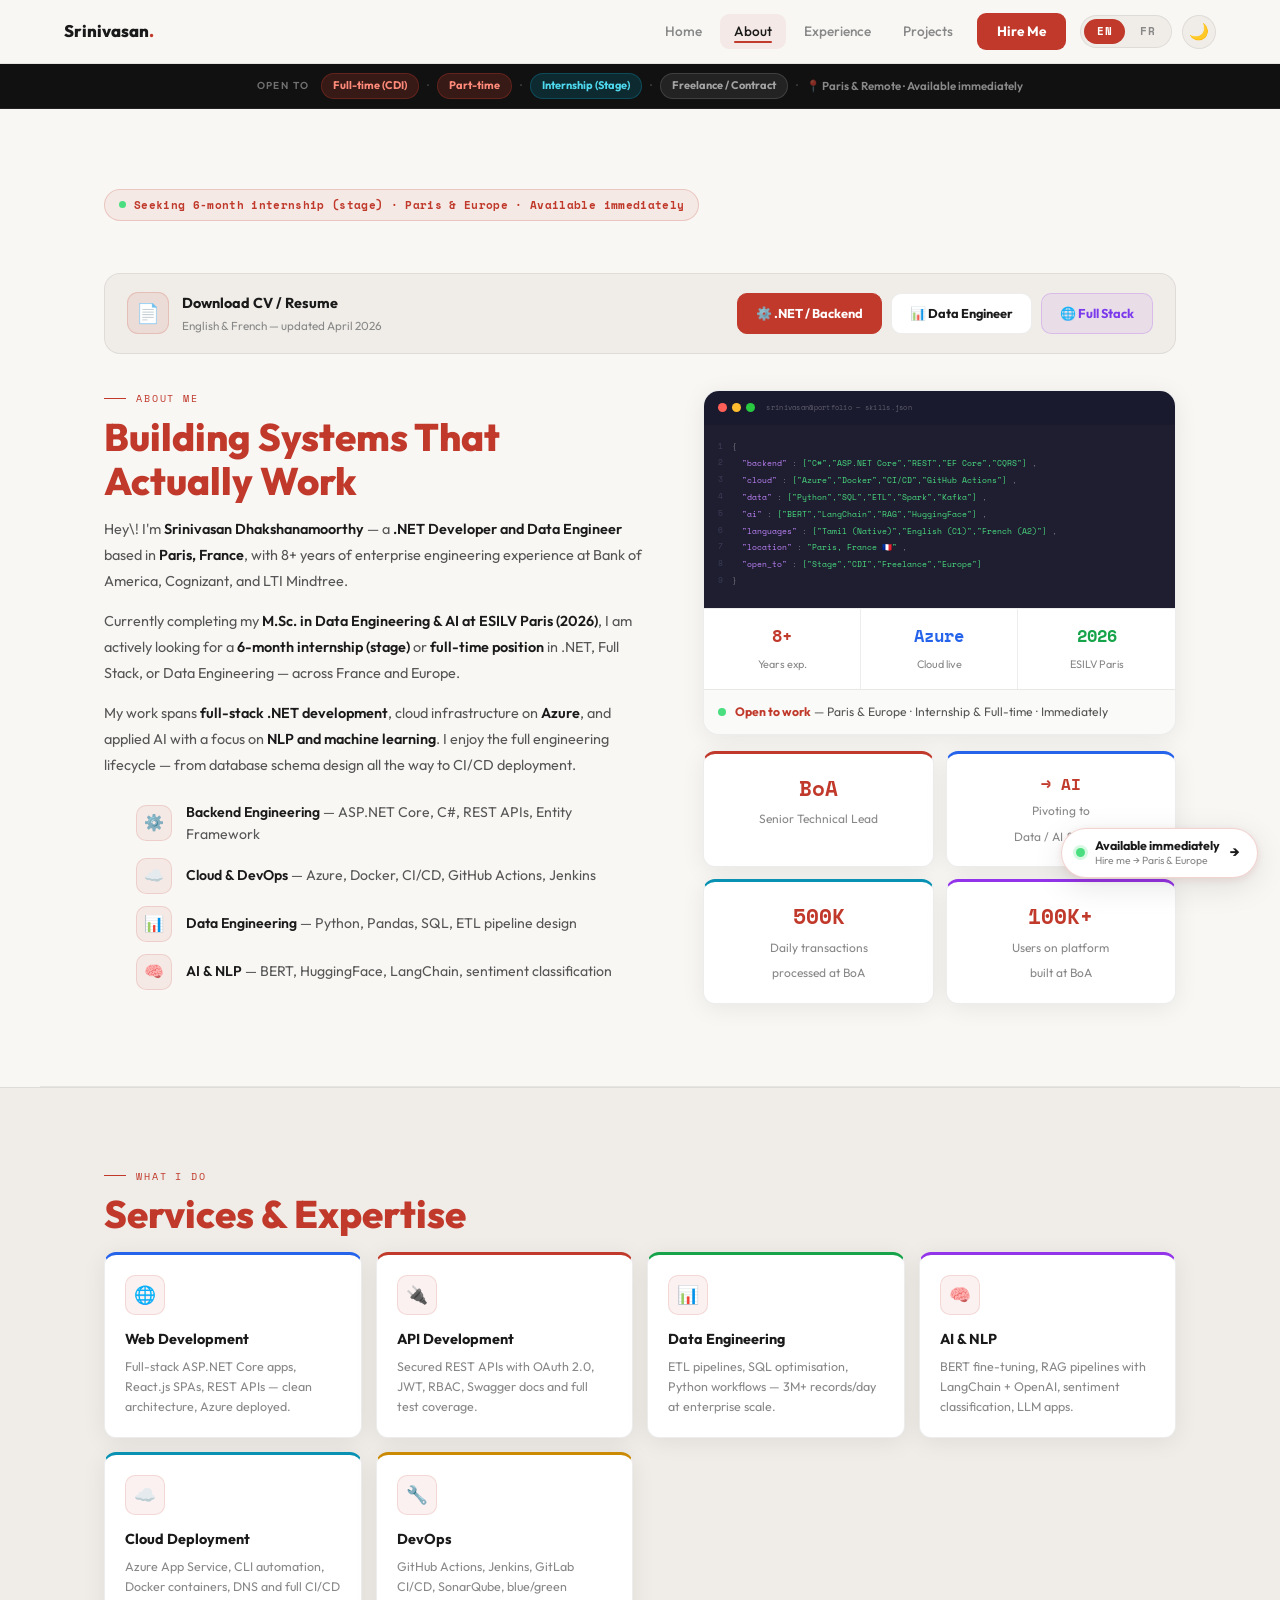
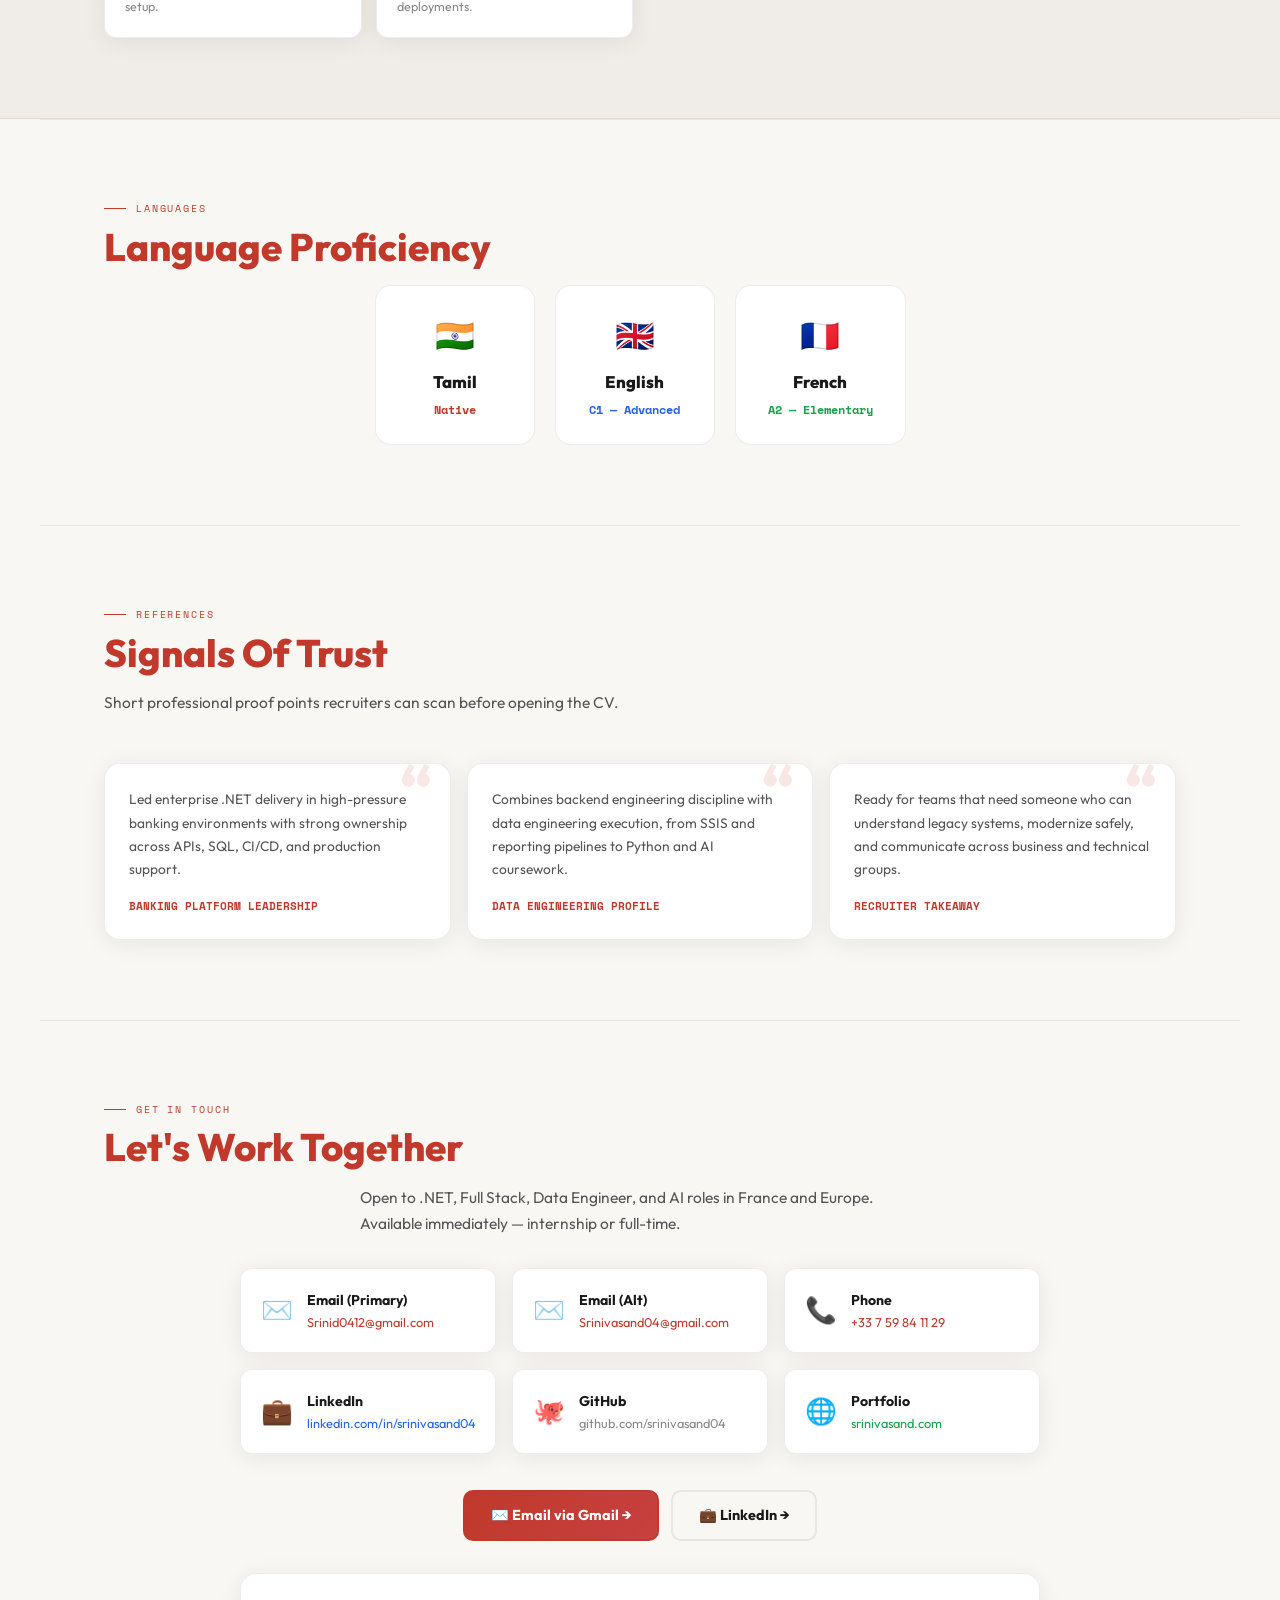
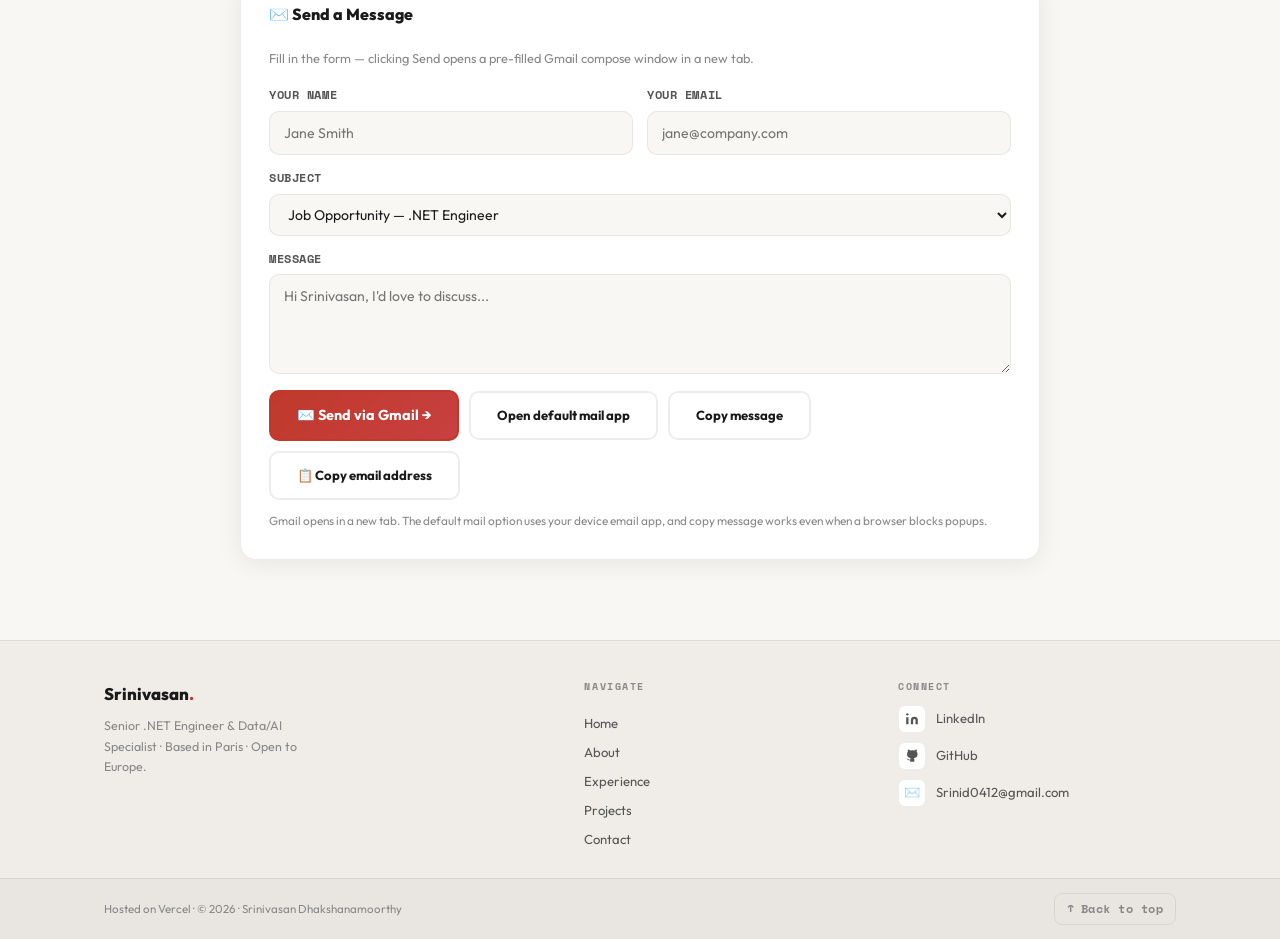
==== commit dfe7e2ed: "Revert "Redesign portfolio with Bento Editorial style; add DVRC internship and TacticAI-Lite updates" ====
--- a/portfolio-static/about.html
+++ b/portfolio-static/about.html
@@ -3,85 +3,245 @@
 <head>
     <meta charset="utf-8" />
     <meta name="viewport" content="width=device-width, initial-scale=1.0" />
-    <title>About — Srinivasan Dhakshanamoorthy</title>
-    <meta name="description" content="Srinivasan Dhakshanamoorthy — .NET Developer, Data Engineer & AI Enthusiast. Based in Paris, seeking internship and full-time roles in France & Europe." />
-    <link rel="icon" href="favicon.ico" />
+        <title>About — Srinivasan Dhakshanamoorthy</title>
+    <meta name="description" content="About Srinivasan Dhakshanamoorthy: Paris-based .NET Developer, Data Engineer, and AI specialist with enterprise experience at Bank of America, Cognizant, and LTI Mindtree." />
+    <meta name="author" content="Srinivasan Dhakshanamoorthy" />
+    <meta name="robots" content="index,follow" />
+    <link rel="canonical" href="https://srinivasand.com/about" />
+    <meta property="og:type" content="website" />
+    <meta property="og:title" content="About — Srinivasan Dhakshanamoorthy" />
+    <meta property="og:description" content="About Srinivasan Dhakshanamoorthy: Paris-based .NET Developer, Data Engineer, and AI specialist with enterprise experience at Bank of America, Cognizant, and LTI Mindtree." />
+    <meta property="og:url" content="https://srinivasand.com/about" />
+    <meta property="og:image" content="https://srinivasand.com/images/profile.jpeg" />
+    <meta name="twitter:card" content="summary_large_image" />
+    <meta name="twitter:title" content="About — Srinivasan Dhakshanamoorthy" />
+    <meta name="twitter:description" content="About Srinivasan Dhakshanamoorthy: Paris-based .NET Developer, Data Engineer, and AI specialist with enterprise experience at Bank of America, Cognizant, and LTI Mindtree." />
+    <meta name="twitter:image" content="https://srinivasand.com/images/profile.jpeg" />
+    <script type="application/ld+json">
+    {
+      "@context": "https://schema.org",
+      "@type": "Person",
+      "name": "Srinivasan Dhakshanamoorthy",
+      "jobTitle": ".NET Engineer and Data/AI Specialist",
+      "url": "https://srinivasand.com",
+      "image": "https://srinivasand.com/images/profile.jpeg",
+      "email": "mailto:Srinid0412@gmail.com",
+      "address": {
+        "@type": "PostalAddress",
+        "addressLocality": "Paris",
+        "addressCountry": "FR"
+      },
+      "sameAs": [
+        "https://linkedin.com/in/srinivasand04",
+        "https://github.com/srinivasand04"
+      ],
+      "knowsAbout": ["ASP.NET Core", "C#", "Azure", "SQL Server", "Data Engineering", "Python", "NLP", "Machine Learning"]
+    }
+    </script>
     <link rel="preconnect" href="https://fonts.googleapis.com" />
     <link rel="preconnect" href="https://fonts.gstatic.com" crossorigin />
+    <link rel="stylesheet" href="lib/bootstrap.min.css" />
     <link rel="stylesheet" href="css/site.css" />
 </head>
 <body>
-<div class="bg-dots"></div>
+    <a class="skip-link" href="#main-content">Skip to main content</a>
 
     <!-- ── NAVBAR ── -->
     <nav class="site-nav" id="siteNav">
         <div class="nav-inner">
-            <a class="nav-brand" href="index.html">Srinivasan<i>.</i></a>
-            <a class="nav-link" href="index.html" id="nav-home"><span class="en-text">Home</span><span class="fr-text">Accueil</span></a>
-            <a class="nav-link" href="about.html" id="nav-about"><span class="en-text">About</span><span class="fr-text">À propos</span></a>
-            <a class="nav-link" href="experience.html" id="nav-experience"><span class="en-text">Experience</span><span class="fr-text">Expérience</span></a>
-            <a class="nav-link" href="projects.html" id="nav-projects"><span class="en-text">Projects</span><span class="fr-text">Projets</span></a>
-            <a class="nav-link nav-cta" href="about.html#contact"><span class="en-text">Hire Me</span><span class="fr-text">Me contacter</span></a>
+            <a class="nav-brand" href="index.html">Srinivasan<span>.</span></a>
+
+            <a class="nav-link" href="index.html" id="nav-home">
+                <span class="en-text">Home</span>
+                <span class="fr-text">Accueil</span>
+            </a>
+            <a class="nav-link" href="about.html" id="nav-about">
+                <span class="en-text">About</span>
+                <span class="fr-text">À propos</span>
+            </a>
+            <a class="nav-link" href="experience.html" id="nav-experience">
+                <span class="en-text">Experience</span>
+                <span class="fr-text">Expérience</span>
+            </a>
+            <a class="nav-link" href="projects.html" id="nav-projects">
+                <span class="en-text">Projects</span>
+                <span class="fr-text">Projets</span>
+            </a>
+
+            <a class="nav-link nav-cta" href="about.html#contact">
+                <span class="en-text">Hire Me</span>
+                <span class="fr-text">Me contacter</span>
+            </a>
+
+            <!-- Language toggle -->
             <div class="lang-toggle">
                 <button class="lang-btn active" id="btn-en" onclick="setLang('en')">EN</button>
                 <button class="lang-btn" id="btn-fr" onclick="setLang('fr')">FR</button>
             </div>
+
+            <!-- Dark mode toggle -->
+            <button class="dark-toggle" id="darkToggle" title="Toggle dark mode" aria-label="Toggle dark mode">
+                <span class="light-icon">🌙</span>
+                <span class="dark-icon">☀️</span>
+            </button>
+
+            <!-- Mobile hamburger -->
+            <button class="nav-toggle" id="navToggle" aria-label="Menu">
+                <span></span><span></span><span></span>
+            </button>
         </div>
     </nav>
 
+    <!-- ── ANNOUNCE BAR ── -->
+    <div class="announce-bar">
+        <span class="ab-label">
+            <span class="en-text">OPEN TO</span>
+            <span class="fr-text">DISPONIBLE POUR</span>
+        </span>
+        <span class="ab-pill ab-pill-red">
+            <span class="en-text">Full-time (CDI)</span>
+            <span class="fr-text">CDI</span>
+        </span>
+        <span class="ab-sep">·</span>
+        <span class="ab-pill ab-pill-red">
+            <span class="en-text">Part-time</span>
+            <span class="fr-text">Mi-temps</span>
+        </span>
+        <span class="ab-sep">·</span>
+        <span class="ab-pill ab-pill-teal">
+            <span class="en-text">Internship (Stage)</span>
+            <span class="fr-text">Stage 6 mois</span>
+        </span>
+        <span class="ab-sep">·</span>
+        <span class="ab-pill ab-pill-gray">
+            <span class="en-text">Freelance / Contract</span>
+            <span class="fr-text">Freelance / Mission</span>
+        </span>
+        <span class="ab-sep">·</span>
+        <span class="ab-loc">
+            <span class="en-text">📍 Paris &amp; Remote · Available immediately</span>
+            <span class="fr-text">📍 Paris &amp; Remote · Disponible immédiatement</span>
+        </span>
+    </div>
+
     <!-- ── CONTENT ── -->
-    <main role="main">
+    <main role="main" id="main-content">
+        
 <section class="section">
 
+    
     <div class="avail-badge reveal">
         <span class="avail-dot"></span>
         <span class="en-text">Seeking 6-month internship (stage) · Paris &amp; Europe · Available immediately</span>
         <span class="fr-text">Recherche stage 6 mois · Paris &amp; Europe · Disponible immédiatement</span>
     </div>
 
+    <!-- CV Download Strip — prominent at top -->
+    <div class="cv-strip reveal" style="margin-bottom:36px;">
+        <div class="cv-left">
+            <div class="cv-icon">📄</div>
+            <div>
+                <div class="cv-label">
+                    <span class="en-text">Download CV / Resume</span>
+                    <span class="fr-text">Télécharger le CV</span>
+                </div>
+                <div class="cv-sub">
+                    <span class="en-text">English &amp; French — updated April 2026</span>
+                    <span class="fr-text">Anglais &amp; Français — mis à jour avril 2026</span>
+                </div>
+            </div>
+        </div>
+        <div class="cv-btns">
+            <a href="/CV/CV_Srinivasan_NET_EN.pdf" class="cv-btn cv-btn-en" download>⚙️ .NET / Backend</a>
+            <a href="/CV/Intern_Srinivasan_Data_EN.pdf" class="cv-btn cv-btn-fr" download>📊 Data Engineer</a>
+            <a href="/CV/Intern_Srinivasan_FullStack_EN.pdf" class="cv-btn" style="background:rgba(147,51,234,0.08);color:#7c3aed;border:1.5px solid rgba(147,51,234,0.2);" download>🌐 Full Stack</a>
+        </div>
+    </div>
+
     <div class="about-grid">
+
+        
         <div class="reveal">
-            <div class="eyebrow"><span class="en-text">About Me</span><span class="fr-text">À propos</span></div>
+            <div class="sec-label">
+                <span class="en-text">About Me</span>
+                <span class="fr-text">À propos</span>
+            </div>
             <h2 class="sec-title">
-                <span class="en-text">Building systems that <em>actually work</em></span>
-                <span class="fr-text">Concevoir des systèmes qui <em>fonctionnent vraiment</em></span>
+                <span class="en-text">Building Systems That <span>Actually Work</span></span>
+                <span class="fr-text">Concevoir des systèmes qui <span>fonctionnent vraiment</span></span>
             </h2>
 
             <p class="about-bio">
-                <span class="en-text">Hey! I'm <strong>Srinivasan Dhakshanamoorthy</strong> — a <strong>.NET Developer and Data Engineer</strong> based in <strong>Paris, France</strong>, with 8+ years of enterprise engineering experience at Bank of America, Cognizant, and LTI Mindtree.</span>
-                <span class="fr-text">Bonjour ! Je suis <strong>Srinivasan Dhakshanamoorthy</strong> — <strong>développeur .NET et ingénieur Data</strong> basé à <strong>Paris</strong>, avec plus de 8 ans d'expérience en entreprise chez Bank of America, Cognizant et LTI Mindtree.</span>
+                <span class="en-text">
+                    Hey\! I'm <strong>Srinivasan Dhakshanamoorthy</strong> — a <strong>.NET Developer and Data Engineer</strong>
+                    based in <strong>Paris, France</strong>, with 8+ years of enterprise engineering experience at
+                    Bank of America, Cognizant, and LTI Mindtree.
+                </span>
+                <span class="fr-text">
+                    Bonjour \! Je suis <strong>Srinivasan Dhakshanamoorthy</strong> — <strong>développeur .NET et ingénieur Data</strong>
+                    basé à <strong>Paris</strong>, avec plus de 8 ans d'expérience en entreprise chez Bank of America,
+                    Cognizant et LTI Mindtree.
+                </span>
             </p>
             <p class="about-bio">
-                <span class="en-text">Currently completing my <strong>M.Sc. in Data Engineering &amp; AI at ESILV Paris (2026)</strong>, I am actively looking for a <strong>6-month internship (stage)</strong> or <strong>full-time position</strong> in .NET, Full Stack, or Data Engineering — across France and Europe.</span>
-                <span class="fr-text">En dernière année de <strong>Master Data Engineering &amp; IA à l'ESILV Paris (2026)</strong>, je recherche activement un <strong>stage de 6 mois</strong> ou un <strong>poste CDI</strong> en .NET, Full Stack ou Data Engineering en France et en Europe.</span>
+                <span class="en-text">
+                    Currently completing my <strong>M.Sc. in Data Engineering &amp; AI at ESILV Paris (2026)</strong>,
+                    I am actively looking for a <strong>6-month internship (stage)</strong> or <strong>full-time position</strong>
+                    in .NET, Full Stack, or Data Engineering — across France and Europe.
+                </span>
+                <span class="fr-text">
+                    En dernière année de <strong>Master Data Engineering &amp; IA à l'ESILV Paris (2026)</strong>,
+                    je recherche activement un <strong>stage de 6 mois</strong> ou un <strong>poste CDI</strong>
+                    en .NET, Full Stack ou Data Engineering en France et en Europe.
+                </span>
             </p>
             <p class="about-bio">
-                <span class="en-text">My work spans <strong>full-stack .NET development</strong>, cloud infrastructure on <strong>Azure</strong>, and applied AI with a focus on <strong>NLP and machine learning</strong>. I enjoy the full engineering lifecycle — from database schema design all the way to CI/CD deployment.</span>
-                <span class="fr-text">Mon travail couvre le <strong>développement .NET full-stack</strong>, l'infrastructure cloud sur <strong>Azure</strong> et l'IA appliquée avec un focus sur le <strong>NLP et le machine learning</strong>. J'apprécie le cycle complet — de la conception de schéma base de données jusqu'au déploiement CI/CD.</span>
+                <span class="en-text">
+                    My work spans <strong>full-stack .NET development</strong>, cloud infrastructure on <strong>Azure</strong>,
+                    and applied AI with a focus on <strong>NLP and machine learning</strong>. I enjoy the full engineering
+                    lifecycle — from database schema design all the way to CI/CD deployment.
+                </span>
+                <span class="fr-text">
+                    Mon travail couvre le <strong>développement .NET full-stack</strong>, l'infrastructure cloud sur <strong>Azure</strong>
+                    et l'IA appliquée avec un focus sur le <strong>NLP et le machine learning</strong>. J'apprécie le cycle
+                    complet — de la conception de schéma base de données jusqu'au déploiement CI/CD.
+                </span>
             </p>
 
             <ul class="about-list">
-                <li><div class="list-icon"><svg class="ic"><use href="icons.svg#i-code"/></svg></div><div><strong><span class="en-text">Backend Engineering</span><span class="fr-text">Ingénierie Backend</span></strong> — ASP.NET Core, C#, REST APIs, Entity Framework</div></li>
-                <li><div class="list-icon"><svg class="ic"><use href="icons.svg#i-cloud"/></svg></div><div><strong><span class="en-text">Cloud &amp; DevOps</span><span class="fr-text">Cloud &amp; DevOps</span></strong> — Azure, Docker, CI/CD, GitHub Actions, Jenkins</div></li>
-                <li><div class="list-icon"><svg class="ic"><use href="icons.svg#i-database"/></svg></div><div><strong><span class="en-text">Data Engineering</span><span class="fr-text">Ingénierie des données</span></strong> — Python, Pandas, SQL, ETL pipeline design</div></li>
-                <li><div class="list-icon"><svg class="ic"><use href="icons.svg#i-brain"/></svg></div><div><strong>AI &amp; NLP</strong> — BERT, HuggingFace, LangChain, sentiment classification</div></li>
+                <li>
+                    <div class="list-icon">⚙️</div>
+                    <div>
+                        <strong><span class="en-text">Backend Engineering</span><span class="fr-text">Ingénierie Backend</span></strong>
+                        — ASP.NET Core, C#, REST APIs, Entity Framework
+                    </div>
+                </li>
+                <li>
+                    <div class="list-icon">☁️</div>
+                    <div>
+                        <strong><span class="en-text">Cloud &amp; DevOps</span><span class="fr-text">Cloud &amp; DevOps</span></strong>
+                        — Azure, Docker, CI/CD, GitHub Actions, Jenkins
+                    </div>
+                </li>
+                <li>
+                    <div class="list-icon">📊</div>
+                    <div>
+                        <strong><span class="en-text">Data Engineering</span><span class="fr-text">Ingénierie des données</span></strong>
+                        — Python, Pandas, SQL, ETL pipeline design
+                    </div>
+                </li>
+                <li>
+                    <div class="list-icon">🧠</div>
+                    <div>
+                        <strong>AI &amp; NLP</strong>
+                        — BERT, HuggingFace, LangChain, sentiment classification
+                    </div>
+                </li>
             </ul>
 
-            <div class="cv-strip reveal">
-                <div class="cv-left">
-                    <div class="cv-icon"><svg class="ic"><use href="icons.svg#i-download"/></svg></div>
-                    <div>
-                        <div class="cv-label"><span class="en-text">Download CV / Resume</span><span class="fr-text">Télécharger le CV</span></div>
-                        <div class="cv-sub"><span class="en-text">English &amp; French — updated April 2026</span><span class="fr-text">Anglais &amp; Français — mis à jour avril 2026</span></div>
-                    </div>
-                </div>
-                <div class="cv-btns">
-                    <a href="cv/CV_Srinivasan_EN.pdf" class="cv-btn cv-btn-en" download><span class="en-text">English CV</span><span class="fr-text">CV Anglais</span></a>
-                    <a href="cv/CV_Srinivasan_FR.pdf" class="cv-btn cv-btn-fr" download><span class="en-text">CV Français</span><span class="fr-text">Version française</span></a>
-                </div>
-            </div>
-        </div>
-
+        </div>
+
+        
         <div class="reveal">
             <div class="about-panel">
                 <div class="panel-header">
@@ -92,144 +252,476 @@
                 </div>
                 <div class="panel-code">
                     <div class="code-line"><span class="ln">1</span><span class="t op">{</span></div>
-                    <div class="code-line"><span class="ln">2</span><span class="t kw">&nbsp; "backend"</span><span class="t op">: </span><span class="t str">["C#","ASP.NET","REST","EF"]</span><span class="t op">,</span></div>
-                    <div class="code-line"><span class="ln">3</span><span class="t kw">&nbsp; "cloud"</span><span class="t op">: </span><span class="t str">["Azure","Docker","CI/CD"]</span><span class="t op">,</span></div>
-                    <div class="code-line"><span class="ln">4</span><span class="t kw">&nbsp; "data"</span><span class="t op">: </span><span class="t str">["Python","SQL","ETL","Spark"]</span><span class="t op">,</span></div>
-                    <div class="code-line"><span class="ln">5</span><span class="t kw">&nbsp; "ai"</span><span class="t op">: </span><span class="t str">["BERT","LangChain","RAG"]</span><span class="t op">,</span></div>
-                    <div class="code-line"><span class="ln">6</span><span class="t kw">&nbsp; "location"</span><span class="t op">: </span><span class="t str">"Paris, France"</span><span class="t op">,</span></div>
-                    <div class="code-line"><span class="ln">7</span><span class="t kw">&nbsp; "open_to"</span><span class="t op">: </span><span class="t str">["Stage","CDI","Europe"]</span></div>
-                    <div class="code-line"><span class="ln">8</span><span class="t op">}</span></div>
+                    <div class="code-line"><span class="ln">2</span><span class="t kw">&nbsp; "backend"</span><span class="t op">: </span><span class="t str">["C#","ASP.NET Core","REST","EF Core","CQRS"]</span><span class="t op">,</span></div>
+                    <div class="code-line"><span class="ln">3</span><span class="t kw">&nbsp; "cloud"</span><span class="t op">: </span><span class="t str">["Azure","Docker","CI/CD","GitHub Actions"]</span><span class="t op">,</span></div>
+                    <div class="code-line"><span class="ln">4</span><span class="t kw">&nbsp; "data"</span><span class="t op">: </span><span class="t str">["Python","SQL","ETL","Spark","Kafka"]</span><span class="t op">,</span></div>
+                    <div class="code-line"><span class="ln">5</span><span class="t kw">&nbsp; "ai"</span><span class="t op">: </span><span class="t str">["BERT","LangChain","RAG","HuggingFace"]</span><span class="t op">,</span></div>
+                    <div class="code-line"><span class="ln">6</span><span class="t kw">&nbsp; "languages"</span><span class="t op">: </span><span class="t str">["Tamil (Native)","English (C1)","French (A2)"]</span><span class="t op">,</span></div>
+                    <div class="code-line"><span class="ln">7</span><span class="t kw">&nbsp; "location"</span><span class="t op">: </span><span class="t str">"Paris, France 🇫🇷"</span><span class="t op">,</span></div>
+                    <div class="code-line"><span class="ln">8</span><span class="t kw">&nbsp; "open_to"</span><span class="t op">: </span><span class="t str">["Stage","CDI","Freelance","Europe"]</span></div>
+                    <div class="code-line"><span class="ln">9</span><span class="t op">}</span></div>
                 </div>
                 <div class="panel-stats">
-                    <div class="panel-stat"><span class="ps-num">8+</span><span class="ps-lbl"><span class="en-text">Years exp.</span><span class="fr-text">Ans exp.</span></span></div>
-                    <div class="panel-stat"><span class="ps-num">Azure</span><span class="ps-lbl"><span class="en-text">Cloud live</span><span class="fr-text">Cloud déployé</span></span></div>
-                    <div class="panel-stat"><span class="ps-num">2026</span><span class="ps-lbl">ESILV Paris</span></div>
+                    <div class="panel-stat">
+                        <span class="ps-num">8+</span>
+                        <span class="ps-lbl"><span class="en-text">Years exp.</span><span class="fr-text">Ans exp.</span></span>
+                    </div>
+                    <div class="panel-stat">
+                        <span class="ps-num" style="color:#2563EB;">Azure</span>
+                        <span class="ps-lbl"><span class="en-text">Cloud live</span><span class="fr-text">Cloud déployé</span></span>
+                    </div>
+                    <div class="panel-stat">
+                        <span class="ps-num" style="color:#16A34A;">2026</span>
+                        <span class="ps-lbl">ESILV Paris</span>
+                    </div>
                 </div>
                 <div class="panel-avail">
                     <div class="pa-dot"></div>
-                    <div class="pa-text"><strong><span class="en-text">Open to work</span><span class="fr-text">Disponible</span></strong><span class="en-text"> — Paris &amp; Europe · Internship &amp; Full-time · Immediately</span><span class="fr-text"> — Paris &amp; Europe · Stage &amp; CDI · Immédiatement</span></div>
-                </div>
-            </div>
-
+                    <div class="pa-text">
+                        <strong><span class="en-text">Open to work</span><span class="fr-text">Disponible</span></strong>
+                        <span class="en-text"> — Paris &amp; Europe · Internship &amp; Full-time · Immediately</span>
+                        <span class="fr-text"> — Paris &amp; Europe · Stage &amp; CDI · Immédiatement</span>
+                    </div>
+                </div>
+            </div>
+
+            
             <div style="display:grid;grid-template-columns:1fr 1fr;gap:12px;margin-top:16px;">
-                <div class="stat-card"><span class="stat-num">BoA</span><span class="stat-lbl">Senior Technical Lead</span></div>
-                <div class="stat-card"><span class="stat-num">10+</span><span class="stat-lbl"><span class="en-text">AI &amp; Data Projects</span><span class="fr-text">Projets IA &amp; Data</span></span></div>
-                <div class="stat-card"><span class="stat-num">500K</span><span class="stat-lbl"><span class="en-text">Daily transactions<br>processed at BoA</span><span class="fr-text">Transactions/jour<br>traitées chez BoA</span></span></div>
-                <div class="stat-card"><span class="stat-num">3M+</span><span class="stat-lbl"><span class="en-text">Records/day<br>ETL pipelines</span><span class="fr-text">Enreg./jour<br>pipelines ETL</span></span></div>
-            </div>
-        </div>
+                <div class="stat-card">
+                    <span class="stat-num">BoA</span>
+                    <span class="stat-lbl">Senior Technical Lead</span>
+                </div>
+                <div class="stat-card">
+                    <span class="stat-num" style="font-size:1rem;">→ AI</span>
+                    <span class="stat-lbl"><span class="en-text">Pivoting to<br>Data / AI &amp; Cloud</span><span class="fr-text">Reconversion<br>Data / IA &amp; Cloud</span></span>
+                </div>
+                <div class="stat-card">
+                    <span class="stat-num">500K</span>
+                    <span class="stat-lbl"><span class="en-text">Daily transactions<br>processed at BoA</span><span class="fr-text">Transactions/jour<br>traitées chez BoA</span></span>
+                </div>
+                <div class="stat-card">
+                    <span class="stat-num">100K+</span>
+                    <span class="stat-lbl"><span class="en-text">Users on platform<br>built at BoA</span><span class="fr-text">Utilisateurs sur<br>la plateforme BoA</span></span>
+                </div>
+            </div>
+        </div>
+
     </div>
 </section>
 
 <div class="divider"></div>
 
-<!-- ══ SERVICES ══════════════════════════════════════════════ -->
+
+<div class="section-band">
 <section class="section reveal">
-    <div class="eyebrow"><span class="en-text">What I Do</span><span class="fr-text">Ce que je fais</span></div>
-    <h2 class="sec-title"><span class="en-text">Services &amp; <em>expertise</em></span><span class="fr-text">Services &amp; <em>expertise</em></span></h2>
+    <div class="sec-label">
+        <span class="en-text">What I Do</span>
+        <span class="fr-text">Ce que je fais</span>
+    </div>
+    <h2 class="sec-title">
+        <span class="en-text">Services &amp; <span>Expertise</span></span>
+        <span class="fr-text">Services &amp; <span>Expertise</span></span>
+    </h2>
     <div class="service-grid">
-        <div class="service-card"><div class="svc-icon"><svg class="ic"><use href="icons.svg#i-globe"/></svg></div><div class="svc-title"><span class="en-text">Web Development</span><span class="fr-text">Développement Web</span></div><div class="svc-desc"><span class="en-text">Full-stack ASP.NET Core apps, React.js SPAs, REST APIs — clean architecture, Azure deployed.</span><span class="fr-text">Apps full-stack ASP.NET Core, SPA React.js, REST APIs — architecture propre, déployées sur Azure.</span></div></div>
-        <div class="service-card"><div class="svc-icon"><svg class="ic"><use href="icons.svg#i-terminal"/></svg></div><div class="svc-title"><span class="en-text">API Development</span><span class="fr-text">Développement API</span></div><div class="svc-desc"><span class="en-text">Secured REST APIs with OAuth 2.0, JWT, RBAC, Swagger docs and full test coverage.</span><span class="fr-text">APIs REST sécurisées avec OAuth 2.0, JWT, RBAC, documentation Swagger et couverture de tests.</span></div></div>
-        <div class="service-card"><div class="svc-icon"><svg class="ic"><use href="icons.svg#i-database"/></svg></div><div class="svc-title"><span class="en-text">Data Engineering</span><span class="fr-text">Ingénierie des données</span></div><div class="svc-desc"><span class="en-text">ETL pipelines, SQL optimisation, Python workflows — 3M+ records/day at enterprise scale.</span><span class="fr-text">Pipelines ETL, optimisation SQL, workflows Python — 3M+ enregistrements/jour à l'échelle entreprise.</span></div></div>
-        <div class="service-card"><div class="svc-icon"><svg class="ic"><use href="icons.svg#i-brain"/></svg></div><div class="svc-title">AI &amp; NLP</div><div class="svc-desc"><span class="en-text">BERT fine-tuning, RAG pipelines with LangChain + OpenAI, sentiment classification, LLM apps.</span><span class="fr-text">Fine-tuning BERT, pipelines RAG LangChain + OpenAI, classification de sentiments, apps LLM.</span></div></div>
-        <div class="service-card"><div class="svc-icon"><svg class="ic"><use href="icons.svg#i-cloud"/></svg></div><div class="svc-title"><span class="en-text">Cloud Deployment</span><span class="fr-text">Déploiement Cloud</span></div><div class="svc-desc"><span class="en-text">Azure App Service, CLI automation, Docker containers, DNS and full CI/CD setup.</span><span class="fr-text">Azure App Service, automatisation CLI, conteneurs Docker, DNS et CI/CD complet.</span></div></div>
-        <div class="service-card"><div class="svc-icon"><svg class="ic"><use href="icons.svg#i-layers"/></svg></div><div class="svc-title">DevOps</div><div class="svc-desc"><span class="en-text">GitHub Actions, Jenkins, GitLab CI/CD, SonarQube, blue/green deployments.</span><span class="fr-text">GitHub Actions, Jenkins, GitLab CI/CD, SonarQube, déploiements blue/green.</span></div></div>
+        <div class="service-card svc-card-web">
+            <div class="svc-icon">🌐</div>
+            <div class="svc-title"><span class="en-text">Web Development</span><span class="fr-text">Développement Web</span></div>
+            <div class="svc-desc"><span class="en-text">Full-stack ASP.NET Core apps, React.js SPAs, REST APIs — clean architecture, Azure deployed.</span><span class="fr-text">Apps full-stack ASP.NET Core, SPA React.js, REST APIs — architecture propre, déployées sur Azure.</span></div>
+        </div>
+        <div class="service-card svc-card-api">
+            <div class="svc-icon">🔌</div>
+            <div class="svc-title"><span class="en-text">API Development</span><span class="fr-text">Développement API</span></div>
+            <div class="svc-desc"><span class="en-text">Secured REST APIs with OAuth 2.0, JWT, RBAC, Swagger docs and full test coverage.</span><span class="fr-text">APIs REST sécurisées avec OAuth 2.0, JWT, RBAC, documentation Swagger et couverture de tests.</span></div>
+        </div>
+        <div class="service-card svc-card-data">
+            <div class="svc-icon">📊</div>
+            <div class="svc-title"><span class="en-text">Data Engineering</span><span class="fr-text">Ingénierie des données</span></div>
+            <div class="svc-desc"><span class="en-text">ETL pipelines, SQL optimisation, Python workflows — 3M+ records/day at enterprise scale.</span><span class="fr-text">Pipelines ETL, optimisation SQL, workflows Python — 3M+ enregistrements/jour à l'échelle entreprise.</span></div>
+        </div>
+        <div class="service-card svc-card-ai">
+            <div class="svc-icon">🧠</div>
+            <div class="svc-title">AI &amp; NLP</div>
+            <div class="svc-desc"><span class="en-text">BERT fine-tuning, RAG pipelines with LangChain + OpenAI, sentiment classification, LLM apps.</span><span class="fr-text">Fine-tuning BERT, pipelines RAG LangChain + OpenAI, classification de sentiments, apps LLM.</span></div>
+        </div>
+        <div class="service-card svc-card-cloud">
+            <div class="svc-icon">☁️</div>
+            <div class="svc-title"><span class="en-text">Cloud Deployment</span><span class="fr-text">Déploiement Cloud</span></div>
+            <div class="svc-desc"><span class="en-text">Azure App Service, CLI automation, Docker containers, DNS and full CI/CD setup.</span><span class="fr-text">Azure App Service, automatisation CLI, conteneurs Docker, DNS et CI/CD complet.</span></div>
+        </div>
+        <div class="service-card svc-card-devops">
+            <div class="svc-icon">🔧</div>
+            <div class="svc-title">DevOps</div>
+            <div class="svc-desc"><span class="en-text">GitHub Actions, Jenkins, GitLab CI/CD, SonarQube, blue/green deployments.</span><span class="fr-text">GitHub Actions, Jenkins, GitLab CI/CD, SonarQube, déploiements blue/green.</span></div>
+        </div>
     </div>
 </section>
+</div>
 
 <div class="divider"></div>
 
-<!-- ══ LANGUAGES ═════════════════════════════════════════════ -->
+
 <section class="section reveal">
-    <div class="eyebrow"><span class="en-text">Languages</span><span class="fr-text">Langues</span></div>
-    <h2 class="sec-title"><span class="en-text">Language <em>proficiency</em></span><span class="fr-text">Compétences <em>linguistiques</em></span></h2>
-    <div class="lang-grid">
-        <div class="lang-tile"><span class="lang-flag">🇮🇳</span><div><div class="lang-name">Tamil</div><div class="lang-level"><span class="en-text">Native</span><span class="fr-text">Langue maternelle</span></div></div></div>
-        <div class="lang-tile"><span class="lang-flag">🇬🇧</span><div><div class="lang-name">English</div><div class="lang-level">C1 — <span class="en-text">Advanced</span><span class="fr-text">Avancé</span></div></div></div>
-        <div class="lang-tile"><span class="lang-flag">🇫🇷</span><div><div class="lang-name">French</div><div class="lang-level">A2 — <span class="en-text">Elementary</span><span class="fr-text">Élémentaire</span></div></div></div>
+    <div class="sec-label"><span class="en-text">Languages</span><span class="fr-text">Langues</span></div>
+    <h2 class="sec-title"><span class="en-text">Language <span>Proficiency</span></span><span class="fr-text">Compétences <span>linguistiques</span></span></h2>
+    <div style="display:flex;gap:20px;flex-wrap:wrap;justify-content:center;margin-top:16px;">
+        <div style="background:var(--card);border:1px solid var(--border);border-radius:var(--radius-lg);padding:24px 32px;text-align:center;min-width:160px;">
+            <div style="font-size:2rem;margin-bottom:8px;">🇮🇳</div>
+            <div style="font-weight:800;font-size:1.05rem;color:var(--text);">Tamil</div>
+            <div style="font-size:0.78rem;color:var(--accent);font-weight:700;font-family:var(--mono);margin-top:4px;">Native</div>
+        </div>
+        <div style="background:var(--card);border:1px solid var(--border);border-radius:var(--radius-lg);padding:24px 32px;text-align:center;min-width:160px;">
+            <div style="font-size:2rem;margin-bottom:8px;">🇬🇧</div>
+            <div style="font-weight:800;font-size:1.05rem;color:var(--text);">English</div>
+            <div style="font-size:0.78rem;color:#2563EB;font-weight:700;font-family:var(--mono);margin-top:4px;">C1 — Advanced</div>
+        </div>
+        <div style="background:var(--card);border:1px solid var(--border);border-radius:var(--radius-lg);padding:24px 32px;text-align:center;min-width:160px;">
+            <div style="font-size:2rem;margin-bottom:8px;">🇫🇷</div>
+            <div style="font-weight:800;font-size:1.05rem;color:var(--text);">French</div>
+            <div style="font-size:0.78rem;color:#16A34A;font-weight:700;font-family:var(--mono);margin-top:4px;">A2 — Elementary</div>
+        </div>
     </div>
 </section>
 
 <div class="divider"></div>
 
-<!-- ══ REFERENCES ════════════════════════════════════════════ -->
 <section class="section reveal">
-    <div class="eyebrow"><span class="en-text">References</span><span class="fr-text">Références</span></div>
-    <h2 class="sec-title"><span class="en-text">Signals of <em>trust</em></span><span class="fr-text">Signaux de <em>confiance</em></span></h2>
-    <p class="sec-sub"><span class="en-text">Short professional proof points recruiters can scan before opening the CV.</span><span class="fr-text">Points de preuve professionnels que les recruteurs peuvent survoler avant d'ouvrir le CV.</span></p>
-    <div class="ref-grid">
-        <div class="ref-card"><span class="q">"</span><p><span class="en-text">Led enterprise .NET delivery in high-pressure banking environments with strong ownership across APIs, SQL, CI/CD, and production support.</span><span class="fr-text">Livraison .NET enterprise en environnement bancaire exigeant, forte responsabilité sur APIs, SQL, CI/CD et support production.</span></p><div class="src"><span class="en-text">Banking platform leadership</span><span class="fr-text">Leadership plateforme bancaire</span></div></div>
-        <div class="ref-card"><span class="q">"</span><p><span class="en-text">Combines backend engineering discipline with data engineering execution, from SSIS and reporting pipelines to Python and AI coursework.</span><span class="fr-text">Combine rigueur backend et exécution data engineering, des pipelines SSIS aux projets Python et IA.</span></p><div class="src"><span class="en-text">Data engineering profile</span><span class="fr-text">Profil data engineering</span></div></div>
-        <div class="ref-card"><span class="q">"</span><p><span class="en-text">Ready for teams that need someone who can understand legacy systems, modernize safely, and communicate across business and technical groups.</span><span class="fr-text">Prêt pour des équipes ayant besoin de comprendre les systèmes existants, moderniser sûrement et communiquer entre métiers et tech.</span></p><div class="src"><span class="en-text">Recruiter takeaway</span><span class="fr-text">Synthèse recruteur</span></div></div>
+    <div class="sec-label">
+        <span class="en-text">References</span>
+        <span class="fr-text">Références</span>
+    </div>
+    <h2 class="sec-title">
+        <span class="en-text">Signals Of <span>Trust</span></span>
+        <span class="fr-text">Signaux de <span>confiance</span></span>
+    </h2>
+    <p class="sec-sub">
+        <span class="en-text">Short professional proof points recruiters can scan before opening the CV.</span>
+        <span class="fr-text">Des preuves professionnelles rapides à consulter avant d'ouvrir le CV.</span>
+    </p>
+
+    <div class="testimonial-grid">
+        <article class="testimonial-card">
+            <div class="testimonial-mark">“</div>
+            <p>Led enterprise .NET delivery in high-pressure banking environments with strong ownership across APIs, SQL, CI/CD, and production support.</p>
+            <div class="testimonial-source">Banking platform leadership</div>
+        </article>
+        <article class="testimonial-card">
+            <div class="testimonial-mark">“</div>
+            <p>Combines backend engineering discipline with data engineering execution, from SSIS and reporting pipelines to Python and AI coursework.</p>
+            <div class="testimonial-source">Data engineering profile</div>
+        </article>
+        <article class="testimonial-card">
+            <div class="testimonial-mark">“</div>
+            <p>Ready for teams that need someone who can understand legacy systems, modernize safely, and communicate across business and technical groups.</p>
+            <div class="testimonial-source">Recruiter takeaway</div>
+        </article>
     </div>
 </section>
 
 <div class="divider"></div>
 
-<!-- ══ CONTACT ═══════════════════════════════════════════════ -->
+
 <section class="section reveal" id="contact">
-    <div class="eyebrow"><span class="en-text">Get In Touch</span><span class="fr-text">Contact</span></div>
-    <h2 class="sec-title"><span class="en-text">Let's work <em>together</em></span><span class="fr-text">Travaillons <em>ensemble</em></span></h2>
-    <p class="sec-sub"><span class="en-text">Open to .NET, Full Stack, Data Engineer, and AI roles in France and Europe. Available immediately — internship or full-time.</span><span class="fr-text">Ouvert aux rôles .NET, Full Stack, Data Engineer et IA en France et en Europe. Disponible immédiatement — stage ou CDI.</span></p>
-
-    <div class="contact-grid">
-        <div class="contact-list">
-            <div class="contact-item"><div class="ico"><svg class="ic"><use href="icons.svg#i-mail"/></svg></div><div><div class="lbl"><span class="en-text">Email</span><span class="fr-text">E-mail</span></div><div class="val">srinid0412@gmail.com</div></div></div>
-            <div class="contact-item"><div class="ico"><svg class="ic"><use href="icons.svg#i-phone"/></svg></div><div><div class="lbl">Phone</div><div class="val">+33 7 59 84 11 29</div></div></div>
-            <div class="contact-item"><div class="ico"><svg class="ic"><use href="icons.svg#i-linkedin"/></svg></div><div><div class="lbl">LinkedIn</div><div class="val">linkedin.com/in/srinivasand04</div></div></div>
-            <div class="contact-item"><div class="ico"><svg class="ic"><use href="icons.svg#i-github"/></svg></div><div><div class="lbl">GitHub</div><div class="val">github.com/srinivasand04</div></div></div>
-        </div>
-
-        <form class="contact-form" id="contactForm">
-            <div class="form-row">
-                <div class="form-field"><label for="cf-name"><span class="en-text">Your name</span><span class="fr-text">Votre nom</span></label><input type="text" id="cf-name" placeholder="Jane Doe" /></div>
-                <div class="form-field"><label for="cf-email"><span class="en-text">Your email</span><span class="fr-text">Votre e-mail</span></label><input type="email" id="cf-email" placeholder="jane@company.com" /></div>
-            </div>
-            <div class="form-row">
-                <div class="form-field full">
-                    <label for="cf-subject"><span class="en-text">Subject</span><span class="fr-text">Sujet</span></label>
-                    <select id="cf-subject">
-                        <option>Job Opportunity — .NET Engineer</option>
-                        <option>Job Opportunity — Data Engineer</option>
-                        <option>Internship / Stage</option>
-                        <option>Freelance Project</option>
-                        <option>Other</option>
-                    </select>
-                </div>
-            </div>
-            <div class="form-row">
-                <div class="form-field full">
-                    <label for="cf-message"><span class="en-text">Message</span><span class="fr-text">Message</span></label>
-                    <textarea id="cf-message" placeholder="..."></textarea>
-                </div>
-            </div>
-            <div class="form-actions">
-                <a href="#" id="cf-gmail" class="btn-primary"><svg class="ic"><use href="icons.svg#i-send"/></svg> <span class="en-text">Send via Gmail</span><span class="fr-text">Envoyer via Gmail</span></a>
-                <a href="#" id="cf-mailto" class="btn-ghost"><span class="en-text">Open default mail app</span><span class="fr-text">Ouvrir l'app mail</span></a>
-                <button type="button" class="btn-ghost" data-copy="srinid0412@gmail.com"><svg class="ic"><use href="icons.svg#i-copy"/></svg> <span class="en-text">Copy email</span><span class="fr-text">Copier l'e-mail</span></button>
-            </div>
-            <div class="form-hint"><span class="en-text">Sending opens a pre-filled Gmail compose window in a new tab. The mail-app option uses your device's default client.</span><span class="fr-text">L'envoi ouvre une fenêtre Gmail pré-remplie dans un nouvel onglet. L'option « app mail » utilise votre client par défaut.</span></div>
-        </form>
+    <div class="sec-label"><span class="en-text">Get In Touch</span><span class="fr-text">Me contacter</span></div>
+    <h2 class="sec-title"><span class="en-text">Let's <span>Work Together</span></span><span class="fr-text">Travaillons <span>ensemble</span></span></h2>
+    <p class="sec-sub" style="max-width:560px;margin:0 auto 32px;">
+        <span class="en-text">Open to .NET, Full Stack, Data Engineer, and AI roles in France and Europe. Available immediately — internship or full-time.</span>
+        <span class="fr-text">Disponible pour des postes .NET, Full Stack, Data Engineer et IA en France et en Europe. Disponible immédiatement — stage ou CDI.</span>
+    </p>
+    <div style="display:grid;grid-template-columns:repeat(auto-fit,minmax(240px,1fr));gap:16px;max-width:800px;margin:0 auto;">
+        <a href="mailto:Srinid0412@gmail.com" class="service-card" style="text-decoration:none;display:flex;align-items:center;gap:14px;">
+            <div style="font-size:1.6rem;">✉️</div>
+            <div>
+                <div style="font-weight:700;color:var(--text);font-size:0.88rem;">Email (Primary)</div>
+                <div style="font-size:0.8rem;color:var(--accent);">Srinid0412@gmail.com</div>
+            </div>
+        </a>
+        <a href="mailto:Srinivasand04@gmail.com" class="service-card" style="text-decoration:none;display:flex;align-items:center;gap:14px;">
+            <div style="font-size:1.6rem;">✉️</div>
+            <div>
+                <div style="font-weight:700;color:var(--text);font-size:0.88rem;">Email (Alt)</div>
+                <div style="font-size:0.8rem;color:var(--accent);">Srinivasand04@gmail.com</div>
+            </div>
+        </a>
+        <a href="tel:+33759841129" class="service-card" style="text-decoration:none;display:flex;align-items:center;gap:14px;">
+            <div style="font-size:1.6rem;">📞</div>
+            <div>
+                <div style="font-weight:700;color:var(--text);font-size:0.88rem;"><span class="en-text">Phone</span><span class="fr-text">Téléphone</span></div>
+                <div style="font-size:0.8rem;color:var(--accent);">+33 7 59 84 11 29</div>
+            </div>
+        </a>
+        <a href="https://www.linkedin.com/in/srinivasand04" target="_blank" rel="noopener noreferrer" class="service-card" style="text-decoration:none;display:flex;align-items:center;gap:14px;">
+            <div style="font-size:1.6rem;">💼</div>
+            <div>
+                <div style="font-weight:700;color:var(--text);font-size:0.88rem;">LinkedIn</div>
+                <div style="font-size:0.8rem;color:#2563EB;">linkedin.com/in/srinivasand04</div>
+            </div>
+        </a>
+        <a href="https://github.com/srinivasand04" target="_blank" rel="noopener noreferrer" class="service-card" style="text-decoration:none;display:flex;align-items:center;gap:14px;">
+            <div style="font-size:1.6rem;">🐙</div>
+            <div>
+                <div style="font-weight:700;color:var(--text);font-size:0.88rem;">GitHub</div>
+                <div style="font-size:0.8rem;color:var(--text3);">github.com/srinivasand04</div>
+            </div>
+        </a>
+        <a href="https://srinivasand.com" target="_blank" rel="noopener noreferrer" class="service-card" style="text-decoration:none;display:flex;align-items:center;gap:14px;">
+            <div style="font-size:1.6rem;">🌐</div>
+            <div>
+                <div style="font-weight:700;color:var(--text);font-size:0.88rem;">Portfolio</div>
+                <div style="font-size:0.8rem;color:#16A34A;">srinivasand.com</div>
+            </div>
+        </a>
+    </div>
+    <div style="text-align:center;margin-top:36px;display:flex;gap:12px;justify-content:center;flex-wrap:wrap;">
+        <a class="btn-primary reveal" href="https://mail.google.com/mail/?view=cm&fs=1&to=Srinid0412@gmail.com" target="_blank" rel="noopener noreferrer">
+            <span class="en-text">✉️ Email via Gmail →</span>
+            <span class="fr-text">✉️ Envoyer via Gmail →</span>
+        </a>
+        <a class="btn-ghost reveal" href="https://www.linkedin.com/in/srinivasand04" target="_blank" rel="noopener noreferrer">💼 LinkedIn →</a>
+    </div>
+
+    <!-- Contact form — opens Gmail compose with pre-filled content -->
+    <div class="contact-form reveal" style="max-width:800px;margin:32px auto 0;">
+        <div class="contact-form-title">
+            <span class="en-text">✉️ Send a Message</span>
+            <span class="fr-text">✉️ Envoyer un message</span>
+        </div>
+        <p style="font-size:0.8rem;color:var(--text3);margin-bottom:18px;">
+            <span class="en-text">Fill in the form — clicking Send opens a pre-filled Gmail compose window in a new tab.</span>
+            <span class="fr-text">Remplissez le formulaire — cliquer sur Envoyer ouvre Gmail avec le contenu pré-rempli.</span>
+        </p>
+        <div class="cf-grid">
+            <div class="cf-field">
+                <label><span class="en-text">Your Name</span><span class="fr-text">Votre nom</span></label>
+                <input type="text" id="cf-name" placeholder="Jane Smith" />
+            </div>
+            <div class="cf-field">
+                <label><span class="en-text">Your Email</span><span class="fr-text">Votre email</span></label>
+                <input type="email" id="cf-email" placeholder="jane@company.com" />
+            </div>
+            <div class="cf-field cf-full">
+                <label><span class="en-text">Subject</span><span class="fr-text">Objet</span></label>
+                <select id="cf-subject">
+                    <option value="Job Opportunity — .NET Engineer">Job Opportunity — .NET Engineer</option>
+                    <option value="Job Opportunity — Data Engineer">Job Opportunity — Data Engineer</option>
+                    <option value="Internship / Stage">Internship / Stage</option>
+                    <option value="Freelance Project">Freelance Project</option>
+                    <option value="Other">Other</option>
+                </select>
+            </div>
+            <div class="cf-field cf-full">
+                <label><span class="en-text">Message</span><span class="fr-text">Message</span></label>
+                <textarea id="cf-message" placeholder="Hi Srinivasan, I'd love to discuss..."></textarea>
+            </div>
+        </div>
+        <div style="margin-top:16px;display:flex;gap:10px;flex-wrap:wrap;align-items:center;">
+            <button class="btn-primary" onclick="sendViaGmail()">
+                <span class="en-text">✉️ Send via Gmail →</span>
+                <span class="fr-text">✉️ Envoyer via Gmail →</span>
+            </button>
+            <button class="btn-ghost" onclick="sendViaMailto()" style="font-size:0.82rem;">
+                <span>Open default mail app</span>
+            </button>
+            <button class="btn-ghost" onclick="copyMessage(this)" style="font-size:0.82rem;">
+                <span>Copy message</span>
+            </button>
+            <button class="btn-ghost" onclick="copyEmail(this)" style="font-size:0.82rem;">
+                <span>📋 Copy email address</span>
+            </button>
+        </div>
+        <p class="contact-fallback-note">
+            Gmail opens in a new tab. The default mail option uses your device email app, and copy message works even when a browser blocks popups.
+        </p>
     </div>
 </section>
 
+<script>
+function getContactPayload() {
+    var name    = document.getElementById('cf-name').value.trim();
+    var email   = document.getElementById('cf-email').value.trim();
+    var subject = document.getElementById('cf-subject').value;
+    var message = document.getElementById('cf-message').value.trim();
+    var body = '';
+    if (name)  body += 'From: ' + name + '\n';
+    if (email) body += 'Reply-to: ' + email + '\n';
+    body += '\n' + message;
+    return { name: name, email: email, subject: subject, message: message, body: body };
+}
+
+// Opens Gmail compose in a new tab with all fields pre-filled
+function sendViaGmail() {
+    var payload = getContactPayload();
+
+    if (!payload.message) { alert('Please write a message first.'); return; }
+
+    var gmailUrl = 'https://mail.google.com/mail/?view=cm&fs=1'
+        + '&to=' + encodeURIComponent('Srinid0412@gmail.com')
+        + '&su=' + encodeURIComponent(payload.subject)
+        + '&body=' + encodeURIComponent(payload.body);
+
+    window.open(gmailUrl, '_blank');
+}
+
+function sendViaMailto() {
+    var payload = getContactPayload();
+    if (!payload.message) { alert('Please write a message first.'); return; }
+    window.location.href = 'mailto:Srinid0412@gmail.com'
+        + '?subject=' + encodeURIComponent(payload.subject)
+        + '&body=' + encodeURIComponent(payload.body);
+}
+
+function copyMessage(btn) {
+    var payload = getContactPayload();
+    if (!payload.message) { alert('Please write a message first.'); return; }
+    navigator.clipboard.writeText('To: Srinid0412@gmail.com\nSubject: ' + payload.subject + '\n' + payload.body).then(function() {
+        var span = btn.querySelector('span');
+        span.textContent = 'Message copied!';
+        setTimeout(function() { span.textContent = 'Copy message'; }, 2500);
+    });
+}
+
+// Copies your email to clipboard and updates button text as confirmation
+function copyEmail(btn) {
+    navigator.clipboard.writeText('Srinid0412@gmail.com').then(function() {
+        var span = btn.querySelector('span');
+        span.textContent = '✅ Copied!';
+        setTimeout(function() { span.textContent = '📋 Copy email address'; }, 2500);
+    });
+}
+</script>
+
+
     </main>
+
+    <!-- ── STICKY CTA ── -->
+    <a class="sticky-cta" href="about.html#contact">
+        <span class="sticky-dot"></span>
+        <span class="sticky-text">
+            <strong>
+                <span class="en-text">Available immediately</span>
+                <span class="fr-text">Disponible · Juin 2026</span>
+            </strong>
+            <span class="sticky-sub">
+                <span class="en-text">Hire me → Paris &amp; Europe</span>
+                <span class="fr-text">Me contacter → Paris &amp; Europe</span>
+            </span>
+        </span>
+        <span class="sticky-arrow">→</span>
+    </a>
 
     <!-- ── FOOTER ── -->
     <footer class="site-footer">
-        <div class="footer-inner">
-            <div class="footer-brand">Srinivasan<i>.</i></div>
-            <div class="footer-note"><span class="en-text">Hosted on Vercel · © <span class="year">2026</span></span><span class="fr-text">Hébergé sur Vercel · © <span class="year">2026</span></span></div>
-            <div class="footer-links">
+        <div class="footer-main">
+
+            <!-- Brand + tagline -->
+            <div class="footer-col-brand">
+                <div class="footer-brand">Srinivasan<span>.</span></div>
+                <p class="footer-tagline">
+                    <span class="en-text">Senior .NET Engineer &amp; Data/AI Specialist · Based in Paris · Open to Europe.</span>
+                    <span class="fr-text">Ingénieur .NET Senior &amp; Data/IA · Basé à Paris · Disponible en Europe.</span>
+                </p>
+            </div>
+
+            <!-- Quick nav -->
+            <nav class="footer-col-nav">
+                <h4><span class="en-text">Navigate</span><span class="fr-text">Navigation</span></h4>
+                <a href="index.html"><span class="en-text">Home</span><span class="fr-text">Accueil</span></a>
                 <a href="about.html"><span class="en-text">About</span><span class="fr-text">À propos</span></a>
                 <a href="experience.html"><span class="en-text">Experience</span><span class="fr-text">Expérience</span></a>
                 <a href="projects.html"><span class="en-text">Projects</span><span class="fr-text">Projets</span></a>
-                <a href="https://linkedin.com/in/srinivasand04" target="_blank"><svg class="ic"><use href="icons.svg#i-linkedin"/></svg>LinkedIn</a>
-                <a href="https://github.com/srinivasand04" target="_blank"><svg class="ic"><use href="icons.svg#i-github"/></svg>GitHub</a>
+                <a href="about.html#contact"><span class="en-text">Contact</span><span class="fr-text">Contact</span></a>
+            </nav>
+
+            <!-- Social links -->
+            <div class="footer-col-social">
+                <h4><span class="en-text">Connect</span><span class="fr-text">Me contacter</span></h4>
+                <div class="footer-social-list">
+                    <a href="https://linkedin.com/in/srinivasand04" target="_blank" rel="noopener noreferrer" class="footer-social-item">
+                        <span class="footer-social-icon-wrap">
+                            <svg width="14" height="14" viewBox="0 0 24 24" fill="currentColor"><path d="M16 8a6 6 0 0 1 6 6v7h-4v-7a2 2 0 0 0-2-2 2 2 0 0 0-2 2v7h-4v-7a6 6 0 0 1 6-6zM2 9h4v12H2z"/><circle cx="4" cy="4" r="2"/></svg>
+                        </span>
+                        LinkedIn
+                    </a>
+                    <a href="https://github.com/srinivasand04" target="_blank" rel="noopener noreferrer" class="footer-social-item">
+                        <span class="footer-social-icon-wrap">
+                            <svg width="14" height="14" viewBox="0 0 24 24" fill="currentColor"><path d="M9 19c-5 1.5-5-2.5-7-3m14 6v-3.87a3.37 3.37 0 0 0-.94-2.61c3.14-.35 6.44-1.54 6.44-7A5.44 5.44 0 0 0 20 4.77 5.07 5.07 0 0 0 19.91 1S18.73.65 16 2.48a13.38 13.38 0 0 0-7 0C6.27.65 5.09 1 5.09 1A5.07 5.07 0 0 0 5 4.77a5.44 5.44 0 0 0-1.5 3.78c0 5.42 3.3 6.61 6.44 7A3.37 3.37 0 0 0 9 18.13V22"/></svg>
+                        </span>
+                        GitHub
+                    </a>
+                    <a href="mailto:Srinid0412@gmail.com" class="footer-social-item">
+                        <span class="footer-social-icon-wrap">✉️</span>
+                        Srinid0412@gmail.com
+                    </a>
+                </div>
+            </div>
+        </div>
+
+        <!-- Bottom bar -->
+        <div class="footer-bottom-bar">
+            <div class="footer-bottom-inner">
+                <span class="footer-copy">
+                    <span class="en-text">Hosted on Vercel · © <span class="cur-year">2026</span> · Srinivasan Dhakshanamoorthy</span>
+                    <span class="fr-text">Hébergé sur Vercel · © <span class="cur-year">2026</span> · Srinivasan Dhakshanamoorthy</span>
+                </span>
+                <button class="back-to-top" id="backToTop" onclick="window.scrollTo({top:0,behavior:'smooth'})">
+                    ↑ <span class="en-text">Back to top</span><span class="fr-text">Haut de page</span>
+                </button>
             </div>
         </div>
     </footer>
 
+    <script src="lib/jquery.min.js"></script>
+    <script src="lib/bootstrap.bundle.min.js"></script>
     <script src="js/site.js"></script>
+
+    <script>
+        // ── Navbar scroll shadow
+        const nav = document.getElementById('siteNav');
+        window.addEventListener('scroll', () => nav.classList.toggle('scrolled', window.scrollY > 20));
+
+        // ── Active nav link
+        const path = window.location.pathname.toLowerCase();
+        if (path === '/' || path.includes('index'))   document.getElementById('nav-home')?.classList.add('active');
+        if (path.includes('about'))                    document.getElementById('nav-about')?.classList.add('active');
+        if (path.includes('experience'))               document.getElementById('nav-experience')?.classList.add('active');
+        if (path.includes('projects'))                 document.getElementById('nav-projects')?.classList.add('active');
+
+        // ── Mobile toggle
+        const toggle = document.getElementById('navToggle');
+        if (toggle) {
+            toggle.addEventListener('click', () => nav.classList.toggle('mobile-open'));
+        }
+
+        // ── Language toggle
+        function setLang(lang) {
+            document.body.classList.toggle('lang-fr', lang === 'fr');
+            document.getElementById('html-root').setAttribute('lang', lang);
+            document.getElementById('btn-en').classList.toggle('active', lang === 'en');
+            document.getElementById('btn-fr').classList.toggle('active', lang === 'fr');
+            localStorage.setItem('lang', lang);
+        }
+        const saved = localStorage.getItem('lang');
+        if (saved === 'fr') setLang('fr');
+
+        // ── Dark mode toggle
+        const htmlRoot = document.getElementById('html-root');
+        const darkToggle = document.getElementById('darkToggle');
+        function setDark(on) {
+            htmlRoot.classList.toggle('dark', on);
+            localStorage.setItem('theme', on ? 'dark' : 'light');
+        }
+        if (darkToggle) darkToggle.addEventListener('click', () => setDark(!htmlRoot.classList.contains('dark')));
+        const savedTheme = localStorage.getItem('theme');
+        if (savedTheme === 'dark') setDark(true);
+
+        // ── Scroll reveal
+        const observer = new IntersectionObserver(entries => {
+            entries.forEach(e => { if (e.isIntersecting) { e.target.classList.add('visible'); observer.unobserve(e.target); } });
+        }, { threshold: 0.1 });
+        document.querySelectorAll('.reveal').forEach(el => observer.observe(el));
+    </script>
+
+    
+    <script>document.querySelectorAll('.cur-year').forEach(e=>e.textContent=new Date().getFullYear());</script>
 </body>
 </html>
+
--- a/portfolio-static/css/site.css
+++ b/portfolio-static/css/site.css
@@ -1,58 +1,52 @@
-@import url('https://fonts.googleapis.com/css2?family=Fraunces:ital,opsz,wght@0,9..144,300;0,9..144,500;0,9..144,600;0,9..144,700;1,9..144,500&family=IBM+Plex+Sans:wght@400;500;600;700&family=JetBrains+Mono:wght@400;500;700&display=swap');
-
-/* ═══════════════════════════════════════════════════════════════
-   TOKENS
-═══════════════════════════════════════════════════════════════ */
+@import url('https://fonts.googleapis.com/css2?family=Outfit:wght@300;400;500;600;700;800&family=Space+Mono:wght@400;700&display=swap');
+
+/* ── Tokens ──────────────────────────────────────────────── */
 :root {
-  --bg:      #f7f5f0;
-  --bg2:     #ffffff;
-  --bg3:     #efece3;
-  --ink:     #1a1a17;
-  --sub:     #726f68;
-  --sub2:    #94918a;
-  --line:    rgba(26,26,23,.11);
-  --line2:   rgba(26,26,23,.06);
-  --card:    #ffffff;
-  --accent:  #3d4fe0;
-  --accent-ink: #ffffff;
-  --accent-soft: rgba(61,79,224,.08);
-  --accent-soft2: rgba(61,79,224,.16);
-  --lime:    #c8ff4d;
-  --good:    #1a9e5c;
-  --amber:   #c98a1f;
-  --radius:  16px;
-  --radius-sm: 10px;
-  --radius-lg: 22px;
-  --shadow:  0 4px 28px rgba(26,26,23,.06);
-  --shadow-lg: 0 16px 48px rgba(26,26,23,.10);
-  --font:    'IBM Plex Sans', system-ui, sans-serif;
-  --display: 'Fraunces', serif;
-  --mono:    'JetBrains Mono', monospace;
-}
-
-/* ═══════════════════════════════════════════════════════════════
-   RESET
-═══════════════════════════════════════════════════════════════ */
+  --bg:      #F8F7F4;
+  --bg2:     #FFFFFF;
+  --bg3:     #F0EDE8;
+  --accent:  #C0392B;
+  --text:    #1A1A1A;
+  --text2:   #555555;
+  --text3:   #888888;
+  --border:  rgba(0,0,0,0.07);
+  --card:    #FFFFFF;
+  --shadow:  0 4px 24px rgba(0,0,0,0.07);
+  --radius:  12px;
+  --radius-lg: 16px;
+  --font:    'Outfit', sans-serif;
+  --mono:    'Space Mono', monospace;
+}
+
+/* ── Reset ───────────────────────────────────────────────── */
 *, *::before, *::after { box-sizing: border-box; margin: 0; padding: 0; }
 html { scroll-behavior: smooth; }
 body {
   font-family: var(--font);
   background: var(--bg);
-  color: var(--ink);
+  color: var(--text);
   overflow-x: hidden;
   line-height: 1.6;
-  font-size: 15px;
 }
 a { text-decoration: none; color: inherit; }
-ul { list-style: none; }
-svg { display: block; }
-img { max-width: 100%; }
-button { font-family: inherit; cursor: pointer; }
-::-webkit-scrollbar { width: 6px; }
+.skip-link {
+  position: fixed;
+  left: 16px;
+  top: -48px;
+  z-index: 2000;
+  background: var(--accent);
+  color: #fff;
+  border-radius: 8px;
+  padding: 9px 14px;
+  font-weight: 800;
+  transition: top 0.2s;
+}
+.skip-link:focus { top: 16px; color: #fff; }
+
+/* ── Scrollbar ───────────────────────────────────────────── */
+::-webkit-scrollbar { width: 5px; }
 ::-webkit-scrollbar-track { background: var(--bg3); }
 ::-webkit-scrollbar-thumb { background: var(--accent); border-radius: 99px; }
-
-.ic { width: 16px; height: 16px; flex-shrink: 0; }
 
 /* ── Lang helpers ────────────────────────────────────────── */
 .fr-text { display: none; }
@@ -64,393 +58,1149 @@
 body.lang-fr .en-block { display: none; }
 body.lang-fr .fr-block { display: block; }
 
-/* ═══════════════════════════════════════════════════════════════
-   NAVBAR
-═══════════════════════════════════════════════════════════════ */
+/* ── NAVBAR ──────────────────────────────────────────────── */
 .site-nav {
-  position: fixed; top: 0; left: 0; right: 0; z-index: 1000;
-  height: 68px;
-  background: rgba(247,245,240,0.92);
-  backdrop-filter: blur(14px); -webkit-backdrop-filter: blur(14px);
-  border-bottom: 1px solid var(--line);
-  display: flex; align-items: center; padding: 0 5%;
+  position: fixed;
+  top: 0; left: 0; right: 0;
+  z-index: 1000;
+  height: 64px;
+  background: rgba(248,247,244,0.96);
+  backdrop-filter: blur(14px);
+  -webkit-backdrop-filter: blur(14px);
+  border-bottom: 1px solid var(--border);
+  display: flex;
+  align-items: center;
+  padding: 0 5%;
   transition: box-shadow 0.3s;
 }
-.site-nav.scrolled { box-shadow: 0 2px 24px rgba(26,26,23,0.07); }
-.nav-inner { max-width: 1220px; width: 100%; margin: 0 auto; display: flex; align-items: center; gap: 4px; }
-.nav-brand { font-family: var(--display); font-weight: 600; font-size: 1.15rem; color: var(--ink); margin-right: auto; }
-.nav-brand i { color: var(--accent); font-style: italic; }
-.nav-link { padding: 8px 14px; font-size: 0.85rem; font-weight: 500; color: var(--sub); border-radius: 8px; transition: all 0.2s; cursor: pointer; }
-.nav-link:hover, .nav-link.active { color: var(--ink); background: var(--accent-soft); }
-.nav-cta { background: var(--ink); color: #fff !important; padding: 9px 18px; border-radius: 8px; font-weight: 600; font-size: 0.83rem; margin-left: 8px; transition: opacity 0.2s, transform 0.2s; }
-.nav-cta:hover { opacity: 0.85; transform: translateY(-1px); }
-
-.lang-toggle { display: flex; background: var(--bg3); border-radius: 99px; padding: 3px; gap: 2px; border: 1px solid var(--line); margin-left: 12px; }
-.lang-btn { padding: 4px 12px; border-radius: 99px; font-size: 0.66rem; font-weight: 700; cursor: pointer; transition: all 0.2s; color: var(--sub); font-family: var(--mono); letter-spacing: 0.04em; border: none; background: transparent; }
-.lang-btn.active { background: var(--ink); color: #fff; }
-
-/* ═══════════════════════════════════════════════════════════════
-   PAGE / SECTION BASE
-═══════════════════════════════════════════════════════════════ */
-main { padding-top: 68px; }
-.section { max-width: 1220px; margin: 0 auto; padding: 64px 5%; }
-.eyebrow {
-  font-family: var(--mono); font-size: 0.68rem; letter-spacing: 0.12em; text-transform: uppercase;
-  color: var(--accent); margin-bottom: 12px; display: flex; align-items: center; gap: 8px;
-}
-.eyebrow .ic { width: 13px; height: 13px; color: var(--accent); }
-.sec-title { font-family: var(--display); font-weight: 500; font-size: clamp(1.9rem, 3.6vw, 2.6rem); line-height: 1.1; margin-bottom: 16px; letter-spacing: -.01em; }
-.sec-title em { font-style: italic; color: var(--accent); font-weight: 500; }
-.sec-sub { font-size: 0.98rem; color: var(--sub); max-width: 560px; margin-bottom: 44px; line-height: 1.75; }
-.divider { height: 1px; background: var(--line); max-width: 1220px; margin: 0 auto; }
-
-/* ═══════════════════════════════════════════════════════════════
-   BUTTONS / BADGES
-═══════════════════════════════════════════════════════════════ */
+.site-nav.scrolled { box-shadow: 0 2px 20px rgba(0,0,0,0.06); }
+
+.nav-inner {
+  max-width: 1200px;
+  width: 100%;
+  margin: 0 auto;
+  display: flex;
+  align-items: center;
+  gap: 4px;
+}
+
+.nav-brand {
+  font-family: var(--font);
+  font-weight: 800;
+  font-size: 1.05rem;
+  color: var(--text);
+  margin-right: auto;
+}
+.nav-brand span { color: var(--accent); }
+
+.nav-link {
+  padding: 7px 14px;
+  font-size: 0.85rem;
+  font-weight: 500;
+  color: var(--text3);
+  border-radius: 9px;
+  transition: all 0.2s;
+  cursor: pointer;
+}
+.nav-link:hover, .nav-link.active {
+  color: var(--text);
+  background: rgba(192,57,43,0.07);
+}
+
+.nav-cta {
+  background: var(--accent);
+  color: #fff !important;
+  padding: 8px 20px;
+  border-radius: 9px;
+  font-weight: 700;
+  font-size: 0.85rem;
+  margin-left: 6px;
+  transition: opacity 0.2s, transform 0.2s;
+}
+.nav-cta:hover { opacity: 0.88; transform: translateY(-1px); }
+
+/* Language toggle */
+.lang-toggle {
+  display: flex;
+  background: var(--bg3);
+  border-radius: 99px;
+  padding: 3px;
+  gap: 2px;
+  border: 1px solid var(--border);
+  margin-left: 10px;
+}
+.lang-btn {
+  padding: 4px 13px;
+  border-radius: 99px;
+  font-size: 0.68rem;
+  font-weight: 700;
+  cursor: pointer;
+  transition: all 0.2s;
+  color: var(--text3);
+  font-family: var(--mono);
+  letter-spacing: 0.04em;
+  border: none;
+  background: transparent;
+}
+.lang-btn.active {
+  background: var(--accent);
+  color: #fff;
+}
+
+/* Mobile toggle */
+.nav-toggle {
+  display: none;
+  flex-direction: column;
+  gap: 5px;
+  cursor: pointer;
+  padding: 4px;
+  margin-left: 10px;
+}
+.nav-toggle span {
+  display: block; width: 22px; height: 2px;
+  background: var(--text); border-radius: 2px; transition: all 0.3s;
+}
+
+/* ── PAGE WRAPPER ────────────────────────────────────────── */
+body > .container { max-width: 100% !important; width: 100% !important; padding: 0 !important; margin: 0 !important; }
+main { padding-top: 64px; }
+
+/* ── SECTION BASE ────────────────────────────────────────── */
+.section { max-width: 1200px; margin: 0 auto; padding: 80px 5%; }
+.sec-label {
+  font-family: var(--mono);
+  font-size: 0.65rem;
+  letter-spacing: 0.18em;
+  text-transform: uppercase;
+  color: var(--accent);
+  margin-bottom: 8px;
+  display: flex;
+  align-items: center;
+  gap: 10px;
+}
+.sec-label::before { content: ''; width: 22px; height: 1px; background: var(--accent); }
+.sec-title { font-size: clamp(1.7rem, 3.5vw, 2.4rem); font-weight: 800; line-height: 1.15; margin-bottom: 14px; }
+.sec-title span { color: var(--accent); }
+.sec-sub { font-size: 0.97rem; color: var(--text2); max-width: 520px; margin-bottom: 48px; line-height: 1.7; }
+
+/* ── BUTTONS ─────────────────────────────────────────────── */
 .btn-primary {
   display: inline-flex; align-items: center; gap: 8px;
-  background: var(--ink); color: #fff; border: 1px solid var(--ink); border-radius: 10px;
-  padding: 12px 22px; font-family: var(--font); font-size: 0.88rem; font-weight: 600;
-  cursor: pointer; transition: all 0.2s; text-decoration: none;
-}
-.btn-primary:hover { opacity: 0.85; transform: translateY(-2px); color: #fff; }
-.btn-primary .ic { width: 14px; height: 14px; }
+  background: var(--accent); color: #fff;
+  border: 2px solid var(--accent); border-radius: 10px;
+  padding: 12px 26px; font-family: var(--font);
+  font-size: 0.9rem; font-weight: 700; cursor: pointer;
+  transition: all 0.2s; text-decoration: none;
+}
+.btn-primary:hover { opacity: 0.88; transform: translateY(-2px); color: #fff; }
+
 .btn-ghost {
   display: inline-flex; align-items: center; gap: 8px;
-  background: transparent; color: var(--ink); border: 1px solid var(--line); border-radius: 10px;
-  padding: 12px 22px; font-family: var(--font); font-size: 0.88rem; font-weight: 600;
-  cursor: pointer; transition: all 0.2s; text-decoration: none;
+  background: transparent; color: var(--text);
+  border: 2px solid var(--border); border-radius: 10px;
+  padding: 12px 26px; font-family: var(--font);
+  font-size: 0.9rem; font-weight: 700; cursor: pointer;
+  transition: all 0.2s; text-decoration: none;
 }
 .btn-ghost:hover { border-color: var(--accent); color: var(--accent); }
-.btn-accent { background: var(--accent); border-color: var(--accent); color: #fff; }
-.btn-accent:hover { opacity: .88; color: #fff; }
-
+
+/* ── AVAILABILITY BADGE ──────────────────────────────────── */
 .avail-badge {
   display: inline-flex; align-items: center; gap: 8px;
-  background: var(--accent-soft); border: 1px solid rgba(61,79,224,.22);
-  border-radius: 99px; padding: 7px 15px; font-size: 0.72rem; font-weight: 700;
-  color: var(--accent); font-family: var(--mono); margin-bottom: 22px; letter-spacing: 0.02em;
-}
-.avail-dot { width: 7px; height: 7px; background: var(--good); border-radius: 50%; animation: pulse-dot 1.8s ease infinite; flex-shrink:0; }
+  background: rgba(192,57,43,0.07);
+  border: 1px solid rgba(192,57,43,0.2);
+  border-radius: 99px; padding: 6px 14px;
+  font-size: 0.7rem; font-weight: 700;
+  color: var(--accent); font-family: var(--mono);
+  margin-bottom: 20px; letter-spacing: 0.03em;
+}
+.avail-dot {
+  width: 7px; height: 7px; background: #4ade80;
+  border-radius: 50%;
+  animation: pulse-dot 1.8s ease infinite;
+}
 @keyframes pulse-dot { 0%,100%{opacity:1;transform:scale(1);} 50%{opacity:0.4;transform:scale(0.7);} }
 
-/* ═══════════════════════════════════════════════════════════════
-   BENTO GRID SYSTEM (used on Home hero + reused elsewhere)
-═══════════════════════════════════════════════════════════════ */
-.bg-dots {
-  position: fixed; inset: 0; z-index: -1;
-  background-image: radial-gradient(circle, rgba(26,26,23,0.05) 1px, transparent 1px);
-  background-size: 26px 26px; pointer-events: none;
-}
-.bento { display: grid; grid-template-columns: repeat(6, 1fr); grid-auto-rows: minmax(56px, auto); gap: 14px; max-width: 1220px; margin: 0 auto; padding: 40px 5% 20px; }
-.tile {
-  background: var(--card); border: 1px solid var(--line); border-radius: var(--radius);
-  padding: 22px; position: relative; box-shadow: var(--shadow); transition: box-shadow .25s, transform .25s, border-color .25s;
-}
-.tile:hover { box-shadow: var(--shadow-lg); }
-
-.t-name { grid-column: span 4; grid-row: span 3; display: flex; flex-direction: column; justify-content: center; }
-.t-name h1 { font-family: var(--display); font-weight: 500; font-size: clamp(1.9rem, 3.4vw, 2.7rem); line-height: 1.08; margin-bottom: 14px; letter-spacing: -.01em; text-wrap: balance; }
-.t-name h1 em { font-style: italic; color: var(--accent); font-weight: 500; }
-.t-name p { font-size: 0.94rem; color: var(--sub); line-height: 1.7; max-width: 440px; margin-bottom: 22px; }
-.t-name .btns { display: flex; gap: 10px; flex-wrap: wrap; }
-
-.t-photo { grid-column: span 2; grid-row: span 3; padding: 0; overflow: hidden; border: none; background: linear-gradient(155deg, var(--accent) 0%, #17171f 130%); display: flex; align-items: flex-end; }
-.t-photo img { width: 100%; height: 100%; object-fit: cover; object-position: center top; position: absolute; inset: 0; opacity: .94; }
-.t-photo .ph { position: relative; z-index: 2; width: 100%; padding: 20px; color: #f4f3ee; background: linear-gradient(to top, rgba(10,10,12,.75) 0%, rgba(10,10,12,0) 65%); }
-.t-photo .ph .badge { display: inline-flex; align-items: center; gap: 6px; background: rgba(255,255,255,.16); backdrop-filter: blur(6px); padding: 5px 11px; border-radius: 99px; font-size: 0.66rem; font-weight: 700; margin-bottom: 10px; font-family: var(--mono); }
-.t-photo .ph .dot { width: 6px; height: 6px; border-radius: 50%; background: var(--lime); flex-shrink:0; }
-.t-photo .ph strong { display: block; font-family: var(--display); font-size: 1.05rem; font-weight: 600; }
-.t-photo .ph span { font-size: 0.72rem; opacity: 0.82; }
-.t-photo-initials { width: 84px; height: 84px; border-radius: 50%; background: rgba(255,255,255,.14); display: flex; align-items: center; justify-content: center; font-family: var(--display); font-size: 1.8rem; font-weight: 600; color: #fff; margin: 40px auto 0; }
-
-.t-stat { grid-column: span 2; grid-row: span 1; display: flex; flex-direction: column; justify-content: center; }
-.t-stat .num { font-family: var(--display); font-size: 1.55rem; font-weight: 600; color: var(--accent); }
-.t-stat .lbl { font-size: 0.74rem; color: var(--sub); margin-top: 3px; line-height: 1.4; }
-
-.t-role { grid-column: span 4; grid-row: span 1; display: flex; align-items: center; gap: 12px; flex-wrap: wrap; }
-.t-role .co { display: flex; align-items: center; gap: 7px; font-size: 0.78rem; font-weight: 600; padding: 7px 13px; border: 1px solid var(--line); border-radius: 99px; }
-.t-role .co .ic { width: 13px; height: 13px; color: var(--accent); }
-
-.t-wide { grid-column: span 6; }
-.t-tech { display: flex; align-items: center; gap: 10px; flex-wrap: wrap; background: var(--ink); color: var(--bg); padding: 18px 22px; }
-.t-tech span { font-family: var(--mono); font-size: 0.72rem; padding: 5px 11px; background: rgba(255,255,255,.08); border-radius: 6px; }
-
-/* Work-mode strip */
-.work-mode-strip {
-  display: flex; align-items: center; justify-content: center; gap: 8px; flex-wrap: wrap;
-  padding: 10px 5%; background: var(--bg2); border-bottom: 1px solid var(--line); font-size: 0.74rem;
-}
-.wms-label { font-weight: 700; color: var(--sub); margin-right: 2px; font-family: var(--mono); font-size: .68rem; text-transform: uppercase; letter-spacing: .06em; }
-.wm-chip { display: flex; align-items: center; gap: 6px; border-radius: 99px; padding: 5px 13px; font-weight: 700; font-size: 0.72rem; border: 1.5px solid transparent; }
-.wm-fulltime  { background: var(--accent-soft); color: var(--accent); border-color: rgba(61,79,224,.2); }
-.wm-parttime  { background: rgba(148,145,138,.12); color: var(--sub); border-color: var(--line); }
-.wm-intern    { background: rgba(26,158,92,.09); color: var(--good); border-color: rgba(26,158,92,.2); }
-.wm-freelance { background: rgba(201,138,31,.1); color: var(--amber); border-color: rgba(201,138,31,.22); }
-.wm-dot { width: 6px; height: 6px; border-radius: 50%; background: var(--good); animation: pulse-dot 2s ease infinite; flex-shrink:0; }
-.wms-sep { color: var(--line); }
-.wms-location { font-size: 0.72rem; color: var(--sub); margin-left: 4px; display: flex; align-items: center; gap: 5px; }
-
-/* Quick facts row */
-.facts-row { display: grid; grid-template-columns: repeat(5, 1fr); gap: 12px; max-width: 1220px; margin: 0 auto 8px; padding: 0 5%; }
-.fact-tile { background: var(--card); border: 1px solid var(--line); border-radius: var(--radius-sm); padding: 14px 16px; box-shadow: var(--shadow); }
-.fact-tile span { display: block; font-family: var(--mono); font-size: 0.62rem; text-transform: uppercase; letter-spacing: 0.08em; color: var(--sub2); margin-bottom: 5px; }
-.fact-tile b { font-size: 0.85rem; font-weight: 600; line-height: 1.3; display:block; }
-
-/* Ticker */
-.skills-ticker { background: var(--bg3); border-top: 1px solid var(--line); border-bottom: 1px solid var(--line); padding: 14px 0; overflow: hidden; margin-top: 32px; }
-.ticker-track { display: flex; animation: ticker 26s linear infinite; width: max-content; }
-.ticker-item { display: flex; align-items: center; gap: 10px; padding: 0 24px; font-family: var(--mono); font-size: 0.68rem; font-weight: 700; color: var(--sub); letter-spacing: 0.05em; text-transform: uppercase; border-right: 1px solid var(--line); white-space: nowrap; }
+/* ── HERO ────────────────────────────────────────────────── */
+.hero {
+  min-height: calc(100vh - 64px);
+  display: grid;
+  grid-template-columns: 1fr 1fr;
+  gap: 40px;
+  align-items: center;
+  padding: 60px 5% 50px;
+  max-width: 1200px;
+  margin: 0 auto;
+  position: relative;
+}
+
+/* dot grid background */
+.hero-bg {
+  position: fixed;
+  inset: 0;
+  background-image: radial-gradient(circle, rgba(192,57,43,0.045) 1px, transparent 1px);
+  background-size: 30px 30px;
+  pointer-events: none;
+  z-index: -1;
+}
+/* radial glow */
+.hero-glow {
+  position: absolute;
+  width: 600px; height: 600px;
+  background: radial-gradient(circle, rgba(192,57,43,0.07) 0%, transparent 65%);
+  right: -100px; top: 50%; transform: translateY(-50%);
+  pointer-events: none;
+}
+
+.hero-greeting { font-size: clamp(1.4rem,2.8vw,1.8rem); font-weight: 300; color: var(--text3); }
+.hero-greeting .dot { color: var(--accent); font-weight: 800; }
+.hero-name { font-size: clamp(1.4rem,2.8vw,1.8rem); font-weight: 500; color: var(--text); margin: 3px 0; }
+.hero-title { font-size: clamp(1.6rem,3.2vw,2.2rem); font-weight: 800; line-height: 1.1; margin-bottom: 16px; }
+.hero-desc { font-size: 0.95rem; color: var(--text2); line-height: 1.8; max-width: 420px; margin-bottom: 28px; }
+.hero-btns { display: flex; gap: 12px; flex-wrap: wrap; }
+
+/* ── HERO VISUAL ─────────────────────────────────────────── */
+.hero-visual { display: flex; justify-content: center; align-items: center; }
+.vis-wrap { position: relative; width: 340px; height: 400px; }
+
+/* orbits */
+.orbit {
+  position: absolute; top: 50%; left: 50%;
+  border-radius: 50%;
+  transform: translate(-50%, -50%);
+}
+.orbit-1 { width: 310px; height: 310px; border: 1.5px dashed rgba(192,57,43,0.14); animation: spin 28s linear infinite; }
+.orbit-2 { width: 342px; height: 342px; border: 1px solid rgba(192,57,43,0.05); animation: spin 20s linear infinite reverse; }
+@keyframes spin { from{transform:translate(-50%,-50%) rotate(0);} to{transform:translate(-50%,-50%) rotate(360deg);} }
+
+/* code card */
+.code-card {
+  position: absolute; top: 50%; left: 50%;
+  transform: translate(-50%, -52%);
+  width: 248px;
+  background: #fff;
+  border-radius: 18px;
+  box-shadow: 0 24px 64px rgba(0,0,0,0.11), 0 4px 16px rgba(192,57,43,0.06);
+  border: 1px solid rgba(0,0,0,0.06);
+  overflow: hidden;
+  transition: transform 0.35s, box-shadow 0.35s;
+}
+.code-card:hover {
+  transform: translate(-50%, -55%);
+  box-shadow: 0 32px 80px rgba(0,0,0,0.14), 0 8px 24px rgba(192,57,43,0.1);
+}
+
+.cc-header { background: #1A1A2E; padding: 10px 13px; display: flex; align-items: center; gap: 5px; }
+.win-dot { width: 9px; height: 9px; border-radius: 50%; }
+.cc-title { font-family: var(--mono); font-size: 7px; color: rgba(255,255,255,0.3); margin-left: 6px; letter-spacing: 0.04em; }
+
+.cc-code { background: #1e1e30; padding: 13px; }
+.code-line { display: flex; gap: 5px; margin-bottom: 4px; }
+.ln { font-family: var(--mono); font-size: 7.5px; color: #3d3d58; width: 9px; flex-shrink: 0; }
+.t { font-family: var(--mono); font-size: 8px; }
+.kw { color: #c084fc; } .fn { color: #60a5fa; } .str { color: #4ade80; } .op { color: rgba(255,255,255,0.38); } .cm { color: #4a5568; font-style: italic; }
+.cursor { display: inline-block; width: 6px; height: 10px; background: var(--accent); border-radius: 1px; vertical-align: middle; margin-left: 1px; animation: blink 1s step-end infinite; }
+@keyframes blink { 50%{opacity:0;} }
+
+.cc-term { background: #0d0d14; padding: 7px 13px; }
+.term-line { font-family: var(--mono); font-size: 7.5px; display: flex; gap: 5px; margin-bottom: 2px; }
+.t-prompt { color: var(--accent); } .t-path { color: #5b9df7; } .t-cmd { color: #e2e8f0; }
+.term-out { color: #4ade80; font-family: var(--mono); font-size: 7.5px; }
+
+.cc-profile { background: #fff; padding: 10px 13px; display: flex; align-items: center; gap: 9px; border-top: 1px solid #f0ede8; }
+.cc-avatar { width: 32px; height: 32px; border-radius: 50%; background: linear-gradient(135deg,#1A1A2E,#C0392B); display: flex; align-items: center; justify-content: center; font-family: var(--mono); font-size: 9px; font-weight: 700; color: #fff; flex-shrink: 0; }
+.cc-name { font-size: 10px; font-weight: 700; color: #1A1A2E; }
+.cc-role { font-size: 7.5px; color: #888; }
+.cc-status { display: flex; align-items: center; gap: 3px; margin-left: auto; }
+.status-dot { width: 7px; height: 7px; background: #4ade80; border-radius: 50%; animation: pulse-dot 2s ease infinite; }
+.dot-blue   { background: #3b82f6; }
+.dot-green  { background: #4ade80; }
+.dot-purple { background: #a855f7; }
+.status-text { font-size: 7.5px; color: #4ade80; font-weight: 700; }
+
+/* OTW rotating ring */
+.otw-ring { position: absolute; top: -12px; right: -12px; width: 50px; height: 50px; }
+.otw-ring svg { animation: spin 9s linear infinite; }
+.otw-center { position: absolute; top: 50%; left: 50%; transform: translate(-50%,-50%); width: 11px; height: 11px; background: #4ade80; border-radius: 50%; border: 2px solid #fff; animation: pulse-dot 2s ease infinite; }
+
+/* experience badge */
+.exp-badge {
+  position: absolute; bottom: -12px; left: 50%; transform: translateX(-50%);
+  background: var(--accent); color: #fff; border-radius: 99px;
+  padding: 5px 14px; font-size: 8.5px; font-weight: 700;
+  font-family: var(--mono); white-space: nowrap;
+  box-shadow: 0 4px 16px rgba(192,57,43,0.35); letter-spacing: 0.03em;
+}
+
+/* ── SKILL CHIPS ─────────────────────────────────────────── */
+.skill-chip {
+  position: absolute;
+  background: #fff;
+  border-radius: 11px;
+  box-shadow: 0 4px 20px rgba(0,0,0,0.1), 0 1px 4px rgba(0,0,0,0.05);
+  border: 1px solid rgba(0,0,0,0.06);
+  cursor: pointer;
+  transition: all 0.25s;
+  z-index: 10;
+}
+.skill-chip:hover { transform: scale(1.06) translateY(-3px); box-shadow: 0 12px 36px rgba(0,0,0,0.14); }
+
+.chip-inner { display: flex; align-items: center; gap: 7px; padding: 8px 11px; }
+.chip-icon { width: 28px; height: 28px; border-radius: 8px; display: flex; align-items: center; justify-content: center; flex-shrink: 0; }
+.chip-label { font-size: 9.5px; font-weight: 700; color: #1A1A2E; line-height: 1.2; display: block; }
+.chip-sub { font-size: 7.5px; color: #888; line-height: 1.3; }
+.chip-bar { height: 3px; background: #f0ede8; border-radius: 99px; margin: 0 11px 8px; }
+.chip-fill { height: 100%; border-radius: 99px; }
+
+.chip-1 { top: 12px; right: -12px; animation: float-up 4s ease-in-out infinite; }
+.chip-2 { top: 105px; left: -26px; animation: float-down 4s 0.9s ease-in-out infinite; }
+.chip-3 { bottom: 88px; right: -16px; animation: float-up 4s 1.8s ease-in-out infinite; }
+.chip-4 { bottom: 10px; left: -16px; animation: float-down 4s 2.7s ease-in-out infinite; }
+
+@keyframes float-up   { 0%,100%{transform:translateY(0);} 50%{transform:translateY(-8px);} }
+@keyframes float-down { 0%,100%{transform:translateY(0);} 50%{transform:translateY(8px);} }
+
+/* ── TOOLTIPS ────────────────────────────────────────────── */
+.chip-tooltip {
+  position: absolute;
+  background: #1A1A2E; color: #fff;
+  border-radius: 11px; padding: 11px 13px;
+  font-size: 9.5px; line-height: 1.6; width: 165px;
+  opacity: 0; pointer-events: none;
+  transition: opacity 0.2s, transform 0.2s;
+  z-index: 200;
+  box-shadow: 0 10px 32px rgba(0,0,0,0.22);
+}
+.chip-tooltip::before { content: ''; position: absolute; border: 6px solid transparent; }
+.skill-chip:hover .chip-tooltip { opacity: 1; }
+
+.chip-1 .chip-tooltip { top: 4px; right: calc(100% + 10px); }
+.chip-1 .chip-tooltip::before { top: 11px; right: -12px; border-left-color: #1A1A2E; }
+.chip-2 .chip-tooltip { top: 4px; left: calc(100% + 10px); }
+.chip-2 .chip-tooltip::before { top: 11px; left: -12px; border-right-color: #1A1A2E; }
+.chip-3 .chip-tooltip { bottom: 4px; right: calc(100% + 10px); }
+.chip-3 .chip-tooltip::before { bottom: 11px; right: -12px; border-left-color: #1A1A2E; }
+.chip-4 .chip-tooltip { bottom: 4px; left: calc(100% + 10px); }
+.chip-4 .chip-tooltip::before { bottom: 11px; left: -12px; border-right-color: #1A1A2E; }
+
+.tt-title { font-weight: 700; font-size: 10.5px; margin-bottom: 5px; }
+.tt-tags { display: flex; flex-wrap: wrap; gap: 4px; margin-top: 6px; }
+.tt-tag { background: rgba(255,255,255,0.1); border-radius: 4px; padding: 2px 7px; font-size: 8px; color: rgba(255,255,255,0.8); }
+.tt-stat { font-size: 8px; color: rgba(255,255,255,0.45); margin-top: 5px; }
+
+/* ── SKILLS TICKER ───────────────────────────────────────── */
+.skills-ticker {
+  background: var(--bg3);
+  border-top: 1px solid var(--border);
+  border-bottom: 1px solid var(--border);
+  padding: 14px 0; overflow: hidden;
+}
+.ticker-track { display: flex; animation: ticker 35s linear infinite; width: max-content; }
+.ticker-item {
+  display: flex; align-items: center; gap: 10px;
+  padding: 0 24px; font-family: var(--mono);
+  font-size: 0.68rem; font-weight: 700; color: var(--text3);
+  letter-spacing: 0.05em; text-transform: uppercase;
+  border-right: 1px solid var(--border); white-space: nowrap;
+}
 .ticker-dot { width: 5px; height: 5px; border-radius: 50%; background: var(--accent); flex-shrink: 0; }
 @keyframes ticker { from{transform:translateX(0);} to{transform:translateX(-50%);} }
 
-/* Stat cards */
-.stats-row { display: flex; gap: 14px; padding: 40px 5% 8px; max-width: 1220px; margin: 0 auto; flex-wrap: wrap; }
-.stat-card { flex: 1; min-width: 130px; background: var(--card); border: 1px solid var(--line); border-radius: var(--radius-sm); padding: 18px 20px; text-align: center; box-shadow: var(--shadow); transition: all 0.25s; }
-.stat-card:hover { border-color: rgba(61,79,224,.28); transform: translateY(-3px); box-shadow: var(--shadow-lg); }
-.stat-num { font-family: var(--display); font-size: 1.3rem; font-weight: 600; color: var(--accent); display: block; }
-.stat-lbl { font-size: 0.75rem; color: var(--sub); margin-top: 5px; line-height: 1.35; }
-
-/* ═══════════════════════════════════════════════════════════════
-   ABOUT
-═══════════════════════════════════════════════════════════════ */
-.about-grid { display: grid; grid-template-columns: 1.15fr 1fr; gap: 20px; align-items: start; }
-.about-bio { font-size: 0.92rem; color: var(--sub); line-height: 1.8; margin-bottom: 14px; }
-.about-bio strong { color: var(--ink); font-weight: 600; }
-.about-list { display: flex; flex-direction: column; gap: 10px; margin-top: 22px; }
-.about-list li { display: flex; align-items: center; gap: 14px; font-size: 0.88rem; color: var(--sub); padding: 12px 14px; background: var(--card); border: 1px solid var(--line); border-radius: var(--radius-sm); }
-.list-icon { width: 38px; height: 38px; background: var(--accent-soft); border: 1px solid rgba(61,79,224,.16); border-radius: 10px; display: flex; align-items: center; justify-content: center; flex-shrink: 0; }
-.list-icon .ic { color: var(--accent); }
-.about-list li strong { color: var(--ink); font-weight: 600; }
-
-.about-panel { background: var(--card); border: 1px solid var(--line); border-radius: var(--radius-lg); overflow: hidden; box-shadow: var(--shadow); }
-.panel-header { background: var(--ink); padding: 12px 15px; display: flex; align-items: center; gap: 6px; }
-.win-dot { width: 9px; height: 9px; border-radius: 50%; }
-.panel-title { font-family: var(--mono); font-size: 7.5px; color: rgba(255,255,255,0.35); margin-left: 6px; letter-spacing: 0.04em; }
-.panel-code { background: #201f28; padding: 18px 16px; }
-.code-line { display: flex; gap: 6px; margin-bottom: 4px; }
-.ln { font-family: var(--mono); font-size: 8px; color: #4a4a58; width: 10px; flex-shrink: 0; }
-.t { font-family: var(--mono); font-size: 9px; }
-.kw { color: #b8a4ff; } .str { color: #7de3ae; } .op { color: rgba(255,255,255,0.4); }
+/* ── STAT CARDS ──────────────────────────────────────────── */
+.stats-row { display: flex; gap: 16px; padding: 40px 5% 20px; max-width: 1200px; margin: 0 auto; flex-wrap: wrap; }
+.stat-card {
+  flex: 1; min-width: 110px;
+  background: var(--card); border: 1px solid var(--border);
+  border-radius: var(--radius); padding: 18px 20px; text-align: center;
+  box-shadow: var(--shadow); transition: all 0.25s;
+}
+.stat-card:hover { border-color: rgba(192,57,43,0.25); transform: translateY(-4px); box-shadow: 0 12px 36px rgba(0,0,0,0.1); }
+.stat-num { font-family: var(--mono); font-size: 1.3rem; font-weight: 700; color: var(--accent); display: block; }
+.stat-lbl { font-size: 0.75rem; color: var(--text3); margin-top: 5px; line-height: 1.35; }
+
+/* ── ABOUT ───────────────────────────────────────────────── */
+.about-grid { display: grid; grid-template-columns: 1.15fr 1fr; gap: 56px; align-items: start; }
+.about-bio { font-size: 0.9rem; color: var(--text2); line-height: 1.8; margin-bottom: 14px; }
+.about-bio strong { color: var(--text); font-weight: 600; }
+
+.about-list { list-style: none; display: flex; flex-direction: column; gap: 12px; margin-top: 22px; }
+.about-list li { display: flex; align-items: center; gap: 14px; font-size: 0.88rem; color: var(--text2); }
+.list-icon {
+  width: 36px; height: 36px;
+  background: rgba(192,57,43,0.07);
+  border: 1px solid rgba(192,57,43,0.15);
+  border-radius: 10px;
+  display: flex; align-items: center; justify-content: center;
+  font-size: 1rem; flex-shrink: 0;
+}
+.about-list li strong { color: var(--text); font-weight: 600; }
+
+/* About visual panel */
+.about-panel {
+  background: var(--card);
+  border: 1px solid var(--border);
+  border-radius: var(--radius-lg);
+  overflow: hidden;
+  box-shadow: var(--shadow);
+}
+.panel-header { background: #1A1A2E; padding: 11px 14px; display: flex; align-items: center; gap: 5px; }
+.panel-title { font-family: var(--mono); font-size: 7px; color: rgba(255,255,255,0.3); margin-left: 6px; letter-spacing: 0.04em; }
+.panel-code { background: #1e1e30; padding: 16px 14px; }
 .panel-stats { display: grid; grid-template-columns: 1fr 1fr 1fr; }
-.panel-stat { padding: 14px 12px; text-align: center; border-right: 1px solid var(--line); border-top: 1px solid var(--line); }
+.panel-stat { padding: 14px 12px; text-align: center; border-right: 1px solid var(--border); border-top: 1px solid var(--border); }
 .panel-stat:last-child { border-right: none; }
-.ps-num { font-family: var(--display); font-size: 1.05rem; font-weight: 600; color: var(--accent); display: block; }
-.ps-lbl { font-size: 0.68rem; color: var(--sub2); margin-top: 2px; line-height: 1.3; }
-.panel-avail { display: flex; align-items: center; gap: 9px; padding: 12px 14px; border-top: 1px solid var(--line); background: var(--bg); }
-.pa-dot { width: 8px; height: 8px; background: var(--good); border-radius: 50%; animation: pulse-dot 2s ease infinite; flex-shrink: 0; }
-.pa-text { font-size: 0.76rem; color: var(--sub); }
+.ps-num { font-family: var(--mono); font-size: 1.05rem; font-weight: 700; color: var(--accent); display: block; }
+.ps-lbl { font-size: 0.68rem; color: var(--text3); margin-top: 2px; line-height: 1.3; }
+.panel-avail { display: flex; align-items: center; gap: 9px; padding: 12px 14px; border-top: 1px solid var(--border); background: #FAFAF8; }
+.pa-dot { width: 8px; height: 8px; background: #4ade80; border-radius: 50%; animation: pulse-dot 2s ease infinite; flex-shrink: 0; }
+.pa-text { font-size: 0.76rem; color: var(--text2); }
 .pa-text strong { color: var(--accent); }
 
-/* CV strip */
-.cv-strip { background: var(--card); border: 1px solid var(--line); border-radius: var(--radius-lg); padding: 20px 24px; margin-top: 26px; display: flex; align-items: center; justify-content: space-between; flex-wrap: wrap; gap: 16px; box-shadow: var(--shadow); }
-.cv-left { display: flex; align-items: center; gap: 14px; }
-.cv-icon { width: 44px; height: 44px; background: var(--accent-soft); border: 1px solid rgba(61,79,224,.18); border-radius: 11px; display: flex; align-items: center; justify-content: center; flex-shrink: 0; }
-.cv-icon .ic { color: var(--accent); width:18px;height:18px; }
-.cv-label { font-size: 0.92rem; font-weight: 700; color: var(--ink); }
-.cv-sub { font-size: 0.74rem; color: var(--sub2); margin-top: 2px; }
+/* ── CV DOWNLOAD STRIP ───────────────────────────────────── */
+.cv-strip {
+  background: var(--bg3);
+  border: 1px solid var(--border);
+  border-radius: var(--radius-lg);
+  padding: 18px 22px;
+  margin-top: 32px;
+  display: flex; align-items: center;
+  justify-content: space-between;
+  flex-wrap: wrap; gap: 14px;
+}
+.cv-left { display: flex; align-items: center; gap: 13px; }
+.cv-icon {
+  width: 42px; height: 42px;
+  background: rgba(192,57,43,0.09);
+  border: 1px solid rgba(192,57,43,0.18);
+  border-radius: 11px;
+  display: flex; align-items: center; justify-content: center;
+  font-size: 1.2rem; flex-shrink: 0;
+}
+.cv-label { font-size: 0.9rem; font-weight: 700; color: var(--text); }
+.cv-sub { font-size: 0.73rem; color: var(--text3); margin-top: 2px; }
 .cv-btns { display: flex; gap: 9px; flex-wrap: wrap; }
-.cv-btn { display: inline-flex; align-items: center; gap: 7px; padding: 10px 18px; border-radius: 10px; font-size: 0.8rem; font-weight: 700; cursor: pointer; transition: all 0.2s; white-space: nowrap; font-family: var(--font); text-decoration: none; }
-.cv-btn .ic { width: 14px; height: 14px; }
-.cv-btn-en, .cv-btn-net { background: var(--ink); color: #fff; border: 1px solid var(--ink); }
-.cv-btn-en:hover, .cv-btn-net:hover { opacity: 0.85; transform: translateY(-2px); color: #fff; }
-.cv-btn-fr { background: var(--bg3); color: var(--ink); border: 1px solid var(--line); }
+.cv-btn {
+  display: inline-flex; align-items: center; gap: 7px;
+  padding: 9px 18px; border-radius: 10px;
+  font-size: 0.8rem; font-weight: 700; cursor: pointer;
+  transition: all 0.2s; white-space: nowrap; font-family: var(--font);
+  text-decoration: none;
+}
+.cv-btn-en { background: var(--accent); color: #fff; border: 1px solid var(--accent); }
+.cv-btn-en:hover { opacity: 0.88; transform: translateY(-2px); color: #fff; }
+.cv-btn-fr { background: var(--card); color: var(--text); border: 1px solid var(--border); }
 .cv-btn-fr:hover { border-color: var(--accent); color: var(--accent); }
-.cv-btn-data { background: rgba(61,79,224,.08); color: var(--accent); border: 1px solid rgba(61,79,224,.22); }
-.cv-btn-data:hover { background: var(--accent); color: #fff; }
-.cv-btn-ai { background: rgba(201,138,31,.09); color: var(--amber); border: 1px solid rgba(201,138,31,.24); }
-.cv-btn-ai:hover { background: var(--amber); color: #fff; }
-
-/* Service tiles */
-.service-grid { display: grid; grid-template-columns: repeat(auto-fill, minmax(230px,1fr)); gap: 14px; margin-top: 16px; }
-.service-card { background: var(--card); border: 1px solid var(--line); border-radius: var(--radius); padding: 22px; box-shadow: var(--shadow); transition: all 0.25s; }
-.service-card:hover { border-color: rgba(61,79,224,.25); transform: translateY(-4px); box-shadow: var(--shadow-lg); }
-.svc-icon { width: 42px; height: 42px; background: var(--accent-soft); border: 1px solid rgba(61,79,224,.16); border-radius: 10px; display: flex; align-items: center; justify-content: center; margin-bottom: 14px; }
-.svc-icon .ic { color: var(--accent); width:18px;height:18px; }
-.svc-title { font-size: 0.92rem; font-weight: 700; color: var(--ink); margin-bottom: 6px; }
-.svc-desc { font-size: 0.8rem; color: var(--sub2); line-height: 1.6; }
-
-/* Languages */
-.lang-grid { display: flex; gap: 14px; flex-wrap: wrap; margin-top: 16px; }
-.lang-tile { display: flex; align-items: center; gap: 12px; background: var(--card); border: 1px solid var(--line); border-radius: var(--radius-sm); padding: 14px 20px; box-shadow: var(--shadow); min-width: 180px; flex: 1; }
-.lang-flag { font-size: 1.3rem; }
-.lang-name { font-weight: 700; font-size: 0.88rem; }
-.lang-level { font-size: 0.74rem; color: var(--sub2); }
-
-/* References / testimonials */
-.ref-grid { display: grid; grid-template-columns: repeat(auto-fit, minmax(260px,1fr)); gap: 14px; margin-top: 16px; }
-.ref-card { background: var(--card); border: 1px solid var(--line); border-radius: var(--radius); padding: 24px; box-shadow: var(--shadow); position: relative; }
-.ref-card .q { font-family: var(--display); font-size: 1.8rem; color: var(--accent); line-height: 1; display: block; margin-bottom: 6px; }
-.ref-card p { font-size: 0.86rem; color: var(--sub); line-height: 1.65; font-style: italic; margin-bottom: 14px; }
-.ref-card .src { font-family: var(--mono); font-size: 0.66rem; text-transform: uppercase; letter-spacing: 0.06em; color: var(--sub2); }
-
-/* Contact */
-.contact-grid { display: grid; grid-template-columns: 1fr 1.2fr; gap: 20px; }
-.contact-list { display: flex; flex-direction: column; gap: 10px; }
-.contact-item { display: flex; align-items: center; gap: 14px; background: var(--card); border: 1px solid var(--line); border-radius: var(--radius-sm); padding: 14px 16px; transition: border-color .2s; }
-.contact-item:hover { border-color: rgba(61,79,224,.25); }
-.contact-item .ico { width: 38px; height: 38px; border-radius: 10px; background: var(--accent-soft); display: flex; align-items: center; justify-content: center; flex-shrink: 0; }
-.contact-item .ico .ic { color: var(--accent); }
-.contact-item .lbl { font-size: 0.68rem; text-transform: uppercase; letter-spacing: 0.06em; color: var(--sub2); font-family: var(--mono); }
-.contact-item .val { font-size: 0.88rem; font-weight: 600; word-break: break-word; }
-
-.contact-form { background: var(--card); border: 1px solid var(--line); border-radius: var(--radius-lg); padding: 26px; box-shadow: var(--shadow); }
-.form-row { display: grid; grid-template-columns: 1fr 1fr; gap: 12px; margin-bottom: 12px; }
-.form-field { display: flex; flex-direction: column; gap: 6px; }
-.form-field.full { grid-column: 1 / -1; }
-.form-field label { font-size: 0.7rem; font-weight: 700; text-transform: uppercase; letter-spacing: 0.05em; color: var(--sub2); font-family: var(--mono); }
-.form-field input, .form-field select, .form-field textarea {
-  border: 1px solid var(--line); border-radius: 9px; padding: 11px 13px; font-family: var(--font); font-size: 0.88rem;
-  background: var(--bg); color: var(--ink); transition: border-color .2s;
-}
-.form-field input:focus, .form-field select:focus, .form-field textarea:focus { outline: none; border-color: var(--accent); }
-.form-field textarea { resize: vertical; min-height: 90px; }
-.form-actions { display: flex; gap: 10px; flex-wrap: wrap; align-items: center; margin-top: 6px; }
-.form-hint { font-size: 0.74rem; color: var(--sub2); margin-top: 10px; }
-
-/* ═══════════════════════════════════════════════════════════════
-   EXPERIENCE TIMELINE
-═══════════════════════════════════════════════════════════════ */
-.exp-timeline { display: flex; flex-direction: column; gap: 0; }
-.exp-entry { display: grid; grid-template-columns: 52px 1fr; gap: 20px; margin-bottom: 0; }
-.exp-marker { display: flex; flex-direction: column; align-items: center; padding-top: 4px; }
-.exp-dot { width: 42px; height: 42px; border-radius: 50%; display: flex; align-items: center; justify-content: center; flex-shrink: 0; z-index: 1; box-shadow: 0 0 0 4px var(--bg); }
-.exp-dot .ic { color: #fff; width: 16px; height:16px; }
-.exp-dot-primary   { background: var(--accent); box-shadow: 0 0 0 4px var(--bg), 0 4px 16px rgba(61,79,224,.32); }
-.exp-dot-secondary { background: #4a4740; box-shadow: 0 0 0 4px var(--bg), 0 4px 12px rgba(0,0,0,.12); }
-.exp-dot-education { background: #1a9e5c; box-shadow: 0 0 0 4px var(--bg), 0 4px 16px rgba(26,158,92,.25); }
-.exp-line { flex: 1; width: 2px; background: linear-gradient(to bottom, rgba(26,26,23,.12), rgba(26,26,23,.03)); margin: 6px 0; }
-
-.exp-card { background: var(--card); border: 1px solid var(--line); border-radius: var(--radius-lg); padding: 26px 28px; box-shadow: var(--shadow); margin-bottom: 28px; transition: box-shadow 0.25s, transform 0.25s; }
-.exp-card:hover { box-shadow: var(--shadow-lg); transform: translateY(-2px); }
-.exp-card-featured { border-left: 3px solid var(--accent); }
-.exp-card-edu { border-left: 3px solid #1a9e5c; }
-
-.exp-card-header { display: flex; align-items: center; gap: 10px; margin-bottom: 14px; flex-wrap: wrap; }
-.exp-period-badge { background: var(--accent-soft); color: var(--accent); font-size: 0.7rem; font-weight: 700; padding: 4px 12px; border-radius: 99px; font-family: var(--mono); letter-spacing: 0.03em; }
-.exp-period-current { background: rgba(26,158,92,.1); color: var(--good); }
-.exp-type-badge { font-size: 0.7rem; font-weight: 700; padding: 4px 12px; border-radius: 99px; }
-.exp-badge-bank       { background: var(--accent-soft);  color: var(--accent); }
-.exp-badge-consulting { background: rgba(74,71,64,.08);   color: #4a4740; }
-.exp-badge-edu        { background: rgba(26,158,92,.08);  color: #1a9e5c; }
-
-.exp-role-row { display: flex; justify-content: space-between; align-items: flex-start; gap: 16px; margin-bottom: 18px; flex-wrap: wrap; }
-.exp-role { font-family: var(--display); font-size: clamp(1.1rem, 1.8vw, 1.3rem); font-weight: 600; color: var(--ink); margin-bottom: 5px; }
-.exp-company { font-size: 0.86rem; font-weight: 600; color: var(--accent); display:flex; align-items:center; gap:7px; }
-.exp-company .ic { width: 14px; height: 14px; }
-.exp-location { font-weight: 400; color: var(--sub2); }
-
-.exp-tech-stack { display: flex; flex-wrap: wrap; gap: 6px; align-items: flex-start; justify-content: flex-end; max-width: 320px; }
-.exp-tech { font-size: 0.68rem; font-weight: 700; padding: 4px 10px; border-radius: 6px; background: var(--bg3); color: var(--ink); white-space: nowrap; }
-.exp-tech-blue   { background: rgba(61,79,224,.08);  color: var(--accent); }
-.exp-tech-green  { background: rgba(26,158,92,.08); color: #1a9e5c; }
-
-.exp-achievements { display: flex; flex-direction: column; gap: 11px; margin-bottom: 20px; }
-.exp-achievement { display: flex; align-items: flex-start; gap: 11px; font-size: 0.87rem; color: var(--sub); line-height: 1.6; }
-.exp-achievement strong { color: var(--ink); font-weight: 700; }
-.ach-icon { width: 22px; height: 22px; border-radius: 6px; background: var(--accent-soft); display: flex; align-items: center; justify-content: center; flex-shrink: 0; margin-top: 1px; }
-.ach-icon .ic { width: 12px; height: 12px; color: var(--accent); }
-
-.exp-impact-strip { display: flex; align-items: center; background: var(--bg3); border-radius: 12px; padding: 16px 20px; gap: 0; }
-.impact-stat { flex: 1; text-align: center; display: flex; flex-direction: column; gap: 3px; }
-.impact-num { font-family: var(--display); font-size: 1.2rem; font-weight: 600; color: var(--accent); }
-.impact-lbl { font-size: 0.68rem; color: var(--sub2); line-height: 1.3; }
-.impact-divider { width: 1px; height: 36px; background: var(--line); flex-shrink: 0; margin: 0 8px; }
-
-.edu-projects-row { display: flex; align-items: center; gap: 8px; flex-wrap: wrap; padding-top: 16px; border-top: 1px solid var(--line); }
-.edu-proj-label { font-size: 0.72rem; font-weight: 700; color: var(--sub2); margin-right: 2px; font-family: var(--mono); }
-.edu-proj-link { font-size: 0.72rem; font-weight: 700; color: var(--accent); background: var(--accent-soft); border: 1px solid rgba(61,79,224,.18); border-radius: 7px; padding: 4px 11px; transition: all 0.2s; text-decoration: none; }
-.edu-proj-link:hover { background: var(--accent); color: #fff; }
-
-.exp-resume-cta { background: var(--card); border: 1px solid var(--line); border-radius: var(--radius-lg); padding: 28px 32px; display: flex; align-items: center; justify-content: space-between; gap: 20px; box-shadow: var(--shadow); flex-wrap: wrap; }
-.erc-left { display: flex; align-items: center; gap: 16px; }
-.erc-icon { width: 48px; height: 48px; background: var(--accent-soft); border-radius: 12px; display:flex; align-items:center; justify-content:center; flex-shrink: 0; }
-.erc-icon .ic { color: var(--accent); width:20px; height:20px; }
-.erc-title { font-family: var(--display); font-size: 1.02rem; font-weight: 600; color: var(--ink); }
-.erc-sub { font-size: 0.76rem; color: var(--sub2); margin-top: 3px; }
-.erc-btns { display: flex; gap: 8px; flex-wrap: wrap; }
-
-/* ═══════════════════════════════════════════════════════════════
-   PROJECTS
-═══════════════════════════════════════════════════════════════ */
-.filter-row { display: flex; gap: 8px; flex-wrap: wrap; margin: -20px 0 40px; }
-.filter-btn { border: 1px solid var(--line); background: var(--card); color: var(--sub); padding: 9px 16px; border-radius: 99px; font-size: 0.8rem; font-weight: 600; transition: all .15s; }
-.filter-btn:hover { border-color: var(--accent); color: var(--accent); }
-.filter-btn.active { background: var(--ink); color: #fff; border-color: var(--ink); }
-
-.case-grid { display: grid; grid-template-columns: repeat(auto-fit, minmax(300px,1fr)); gap: 16px; margin-bottom: 8px; }
-.case-card { background: var(--card); border: 1px solid var(--line); border-radius: var(--radius-lg); padding: 24px; box-shadow: var(--shadow); }
-.case-tag { font-family: var(--mono); font-size: 0.66rem; letter-spacing: .08em; text-transform: uppercase; color: var(--accent); margin-bottom: 10px; }
-.case-title { font-family: var(--display); font-weight: 600; font-size: 1.1rem; margin-bottom: 14px; line-height: 1.3; }
-.case-block { margin-bottom: 10px; }
-.case-block .k { font-size: 0.66rem; font-weight: 700; text-transform: uppercase; letter-spacing: .06em; color: var(--sub2); font-family: var(--mono); margin-bottom: 3px; }
-.case-block .v { font-size: 0.82rem; color: var(--sub); line-height: 1.55; }
-
-.proj-cat-label { font-family: var(--mono); font-size: 0.7rem; letter-spacing: 0.14em; text-transform: uppercase; color: var(--sub2); margin: 56px 0 18px; display: flex; align-items: center; gap: 12px; }
-.proj-cat-label::after { content: ''; flex: 1; height: 1px; background: var(--line); }
-
+
+/* ── SERVICE GRID ────────────────────────────────────────── */
+.service-grid { display: grid; grid-template-columns: repeat(auto-fill, minmax(220px,1fr)); gap: 14px; margin-top: 16px; }
+.service-card {
+  background: var(--card); border: 1px solid var(--border);
+  border-radius: var(--radius); padding: 20px;
+  box-shadow: var(--shadow); transition: all 0.25s;
+}
+.service-card:hover { border-color: rgba(192,57,43,0.25); transform: translateY(-4px); }
+.svc-icon { width: 40px; height: 40px; background: rgba(192,57,43,0.07); border: 1px solid rgba(192,57,43,0.14); border-radius: 10px; display: flex; align-items: center; justify-content: center; font-size: 1.1rem; margin-bottom: 13px; }
+.svc-title { font-size: 0.9rem; font-weight: 700; color: var(--text); margin-bottom: 6px; }
+.svc-desc { font-size: 0.78rem; color: var(--text3); line-height: 1.6; }
+
+/* ── PROJECT CARDS ───────────────────────────────────────── */
 .projects-grid { display: grid; grid-template-columns: repeat(auto-fill, minmax(320px,1fr)); gap: 18px; }
-.project-card { background: var(--card); border: 1px solid var(--line); border-radius: var(--radius-lg); overflow: hidden; box-shadow: var(--shadow); transition: all 0.25s; display: flex; flex-direction: column; }
-.project-card:hover { border-color: rgba(61,79,224,.25); transform: translateY(-5px); box-shadow: var(--shadow-lg); }
+.project-card {
+  background: var(--card); border: 1px solid var(--border);
+  border-radius: var(--radius-lg); overflow: hidden;
+  box-shadow: var(--shadow); transition: all 0.25s;
+  display: flex; flex-direction: column;
+}
+.project-card:hover { border-color: rgba(192,57,43,0.25); transform: translateY(-5px); box-shadow: 0 16px 48px rgba(0,0,0,0.1); }
 .project-banner { height: 130px; background: var(--bg3); display: flex; align-items: center; justify-content: center; position: relative; overflow: hidden; }
+.project-banner::before { content: ''; position: absolute; inset: 0; background: radial-gradient(circle at 50% 50%, rgba(192,57,43,0.08) 0%, transparent 70%); }
 .project-body { padding: 20px; flex: 1; display: flex; flex-direction: column; }
 .project-tags { display: flex; gap: 7px; flex-wrap: wrap; margin-bottom: 12px; }
-.project-tag { padding: 3px 10px; background: var(--accent-soft); border: 1px solid rgba(61,79,224,.16); border-radius: 99px; font-size: 0.68rem; font-weight: 700; color: var(--accent); font-family: var(--mono); }
-.project-title { font-family: var(--display); font-size: 1.02rem; font-weight: 600; color: var(--ink); margin-bottom: 8px; line-height: 1.3; }
-.project-desc { font-size: 0.85rem; color: var(--sub); line-height: 1.65; flex: 1; margin-bottom: 18px; }
-.project-foot { display: flex; align-items: center; justify-content: space-between; padding-top: 12px; border-top: 1px solid var(--line); }
+.project-tag { padding: 3px 10px; background: rgba(192,57,43,0.07); border: 1px solid rgba(192,57,43,0.16); border-radius: 99px; font-size: 0.68rem; font-weight: 700; color: var(--accent); font-family: var(--mono); }
+.project-title { font-size: 1rem; font-weight: 700; color: var(--text); margin-bottom: 8px; line-height: 1.3; }
+.project-desc { font-size: 0.85rem; color: var(--text2); line-height: 1.65; flex: 1; margin-bottom: 18px; }
+.project-foot { display: flex; align-items: center; justify-content: space-between; padding-top: 12px; border-top: 1px solid var(--border); }
 .project-link { font-size: 0.8rem; font-weight: 700; color: var(--accent); font-family: var(--mono); display: inline-flex; align-items: center; gap: 5px; transition: gap 0.2s; text-decoration: none; }
 .project-link:hover { gap: 9px; }
-.status-live { color: #1a9e5c; font-size: 0.72rem; font-weight: 700; font-family: var(--mono); }
-.status-wip  { color: var(--amber); font-size: 0.72rem; font-weight: 700; font-family: var(--mono); }
-
-/* ═══════════════════════════════════════════════════════════════
-   FOOTER
-═══════════════════════════════════════════════════════════════ */
-.site-footer { background: var(--bg3); border-top: 1px solid var(--line); padding: 26px 5%; }
-.footer-inner { max-width: 1220px; margin: 0 auto; display: flex; align-items: center; justify-content: space-between; flex-wrap: wrap; gap: 10px; }
-.footer-brand { font-family: var(--display); font-weight: 600; font-size: 1rem; }
-.footer-brand i { color: var(--accent); font-style: italic; }
-.footer-note { font-size: 0.78rem; color: var(--sub2); }
-.footer-links { display: flex; gap: 20px; align-items: center; }
-.footer-links a { font-size: 0.78rem; color: var(--sub2); transition: color 0.2s; display: flex; align-items: center; gap: 5px; }
+.status-live { color: #16a34a; font-size: 0.72rem; font-weight: 700; font-family: var(--mono); }
+.status-wip  { color: #ca8a04; font-size: 0.72rem; font-weight: 700; font-family: var(--mono); }
+
+.proj-cat-label {
+  font-family: var(--mono); font-size: 0.68rem; letter-spacing: 0.14em;
+  text-transform: uppercase; color: var(--text3);
+  margin: 52px 0 18px; display: flex; align-items: center; gap: 12px;
+}
+.proj-cat-label::after { content: ''; flex: 1; height: 1px; background: var(--border); }
+
+/* ── DIVIDER ─────────────────────────────────────────────── */
+.divider { height: 1px; background: var(--border); max-width: 1200px; margin: 0 auto; }
+
+/* ── FOOTER ──────────────────────────────────────────────── */
+.site-footer { background: var(--bg3); border-top: 1px solid var(--border); padding: 24px 5%; }
+.footer-inner { max-width: 1200px; margin: 0 auto; display: flex; align-items: center; justify-content: space-between; flex-wrap: wrap; gap: 10px; }
+.footer-brand { font-weight: 800; font-size: 0.95rem; }
+.footer-brand span { color: var(--accent); }
+.footer-note { font-size: 0.78rem; color: var(--text3); }
+.footer-links { display: flex; gap: 20px; }
+.footer-links a { font-size: 0.78rem; color: var(--text3); transition: color 0.2s; }
 .footer-links a:hover { color: var(--accent); }
-.footer-links a .ic { width: 14px; height: 14px; }
-
-/* ═══════════════════════════════════════════════════════════════
-   REVEAL ANIMATIONS
-═══════════════════════════════════════════════════════════════ */
-.reveal { opacity: 0; transform: translateY(20px); transition: opacity 0.6s ease, transform 0.6s ease; }
+
+/* ── REVEAL ANIMATIONS ───────────────────────────────────── */
+.reveal { opacity: 0; transform: translateY(24px); transition: opacity 0.6s ease, transform 0.6s ease; }
 .reveal.visible { opacity: 1; transform: translateY(0); }
-@media (prefers-reduced-motion: reduce) {
-  .reveal { opacity: 1; transform: none; transition: none; }
-  .ticker-track, .avail-dot, .wm-dot, .pa-dot { animation: none; }
-}
-
-/* ═══════════════════════════════════════════════════════════════
-   RESPONSIVE
-═══════════════════════════════════════════════════════════════ */
-@media (max-width: 980px) {
-  .bento { grid-template-columns: repeat(2, 1fr); }
-  .t-name { grid-column: span 2; grid-row: auto; }
-  .t-photo { grid-column: span 2; grid-row: auto; min-height: 220px; }
-  .t-stat { grid-column: span 1; }
-  .t-role, .t-wide { grid-column: span 2; }
-  .facts-row { grid-template-columns: repeat(2, 1fr); }
-  .about-grid { grid-template-columns: 1fr; gap: 32px; }
-  .contact-grid { grid-template-columns: 1fr; }
+
+/* ── RESPONSIVE ──────────────────────────────────────────── */
+@media (max-width: 900px) {
+  .hero { grid-template-columns: 1fr; text-align: center; padding-top: 40px; }
+  .hero-visual { order: -1; }
+  .hero-desc { margin: 0 auto 28px; }
+  .hero-btns { justify-content: center; }
+  .about-grid { grid-template-columns: 1fr; gap: 36px; }
+  .vis-wrap { width: 280px; height: 340px; }
+  .orbit-1 { width: 262px; height: 262px; }
+  .orbit-2 { width: 290px; height: 290px; }
+  .code-card { width: 210px; }
 }
 @media (max-width: 640px) {
-  .nav-link:not(.nav-cta) { display: none; }
-  .stats-row { flex-direction: column; }
-  .service-grid, .projects-grid, .case-grid { grid-template-columns: 1fr; }
-  .cv-strip, .exp-resume-cta { flex-direction: column; align-items: flex-start; }
-  .footer-inner { flex-direction: column; align-items: flex-start; gap: 10px; }
-  .exp-entry { grid-template-columns: 1fr; }
-  .exp-marker { display: none; }
-  .exp-role-row { flex-direction: column; }
-  .exp-tech-stack { justify-content: flex-start; max-width: 100%; }
-  .exp-impact-strip { flex-wrap: wrap; gap: 12px; }
-  .form-row { grid-template-columns: 1fr; }
-  .facts-row { grid-template-columns: 1fr 1fr; }
-}
+  .nav-link { display: none; }
+  .nav-link.mobile-show { display: block; }
+  .stats-row { flex-direction: column; gap: 10px; }
+  .service-grid { grid-template-columns: 1fr; }
+  .projects-grid { grid-template-columns: 1fr; }
+  .cv-strip { flex-direction: column; align-items: flex-start; }
+  .footer-inner { flex-direction: column; align-items: flex-start; gap: 8px; }
+}
+
+/* ═══════════════════════════════════════════════════════════
+   ADDITIONS — Announce bar, Photo card, Co-boxes, Sticky CTA
+═══════════════════════════════════════════════════════════ */
+
+/* ── ANNOUNCE BAR ────────────────────────────────────────── */
+.announce-bar {
+  position: sticky;
+  top: 64px;
+  z-index: 90;
+  background: #111111;
+  border-bottom: 1px solid rgba(255,255,255,0.07);
+  display: flex;
+  align-items: center;
+  justify-content: center;
+  flex-wrap: wrap;
+  gap: 8px;
+  padding: 9px 5%;
+  font-size: 0.76rem;
+  font-weight: 600;
+}
+.ab-label {
+  color: rgba(255,255,255,0.4);
+  font-size: 0.63rem;
+  letter-spacing: 0.14em;
+  text-transform: uppercase;
+  margin-right: 4px;
+}
+.ab-sep { color: rgba(255,255,255,0.18); }
+.ab-loc { color: rgba(255,255,255,0.5); font-size: 0.72rem; }
+.ab-pill {
+  display: inline-flex;
+  align-items: center;
+  padding: 3px 11px;
+  border-radius: 99px;
+  font-size: 0.69rem;
+  font-weight: 700;
+}
+.ab-pill-red  { background: rgba(192,57,43,0.22); color: #ff8a7a; border: 1px solid rgba(192,57,43,0.32); }
+.ab-pill-teal { background: rgba(8,145,178,0.2);  color: #4dd8ed; border: 1px solid rgba(8,145,178,0.32); }
+.ab-pill-gray { background: rgba(255,255,255,0.08); color: rgba(255,255,255,0.58); border: 1px solid rgba(255,255,255,0.13); }
+
+/* ── PHOTO CARD ──────────────────────────────────────────── */
+.photo-card {
+  position: absolute;
+  top: 50%; left: 50%;
+  transform: translate(-50%, -52%);
+  width: 200px; height: 240px;
+  border-radius: 20px;
+  overflow: hidden;
+  box-shadow: 0 24px 64px rgba(0,0,0,0.14), 0 4px 16px rgba(192,57,43,0.08);
+  border: 1px solid rgba(0,0,0,0.07);
+  transition: transform 0.35s, box-shadow 0.35s;
+}
+.photo-card:hover { transform: translate(-50%,-55%); box-shadow: 0 32px 80px rgba(0,0,0,0.18); }
+.photo-card img {
+  width: 100%; height: 100%;
+  object-fit: cover; object-position: center top;
+  display: block;
+}
+.exp-badge {
+  position: absolute;
+  bottom: 14px; right: -14px;
+  background: var(--accent); color: #fff;
+  font-size: 0.62rem; font-weight: 800;
+  padding: 5px 12px; border-radius: 99px;
+  white-space: nowrap;
+  box-shadow: 0 4px 14px rgba(192,57,43,0.4);
+  font-family: var(--mono); letter-spacing: 0.03em;
+}
+
+/* ── COMPANY BOXES ───────────────────────────────────────── */
+.co-boxes {
+  display: grid;
+  grid-template-columns: 1fr 1fr;
+  gap: 9px;
+  margin: 18px 0;
+}
+.co-box {
+  display: flex; align-items: center; gap: 9px;
+  background: var(--card);
+  border: 1px solid var(--border);
+  border-radius: 10px; padding: 9px 12px;
+  transition: border-color 0.2s, box-shadow 0.2s;
+}
+.co-box:hover { border-color: rgba(192,57,43,0.22); box-shadow: 0 4px 14px rgba(0,0,0,0.06); }
+.co-logo {
+  width: 32px; height: 32px; border-radius: 8px;
+  background: var(--bg3);
+  display: flex; align-items: center; justify-content: center;
+  font-size: 1rem; flex-shrink: 0;
+}
+.co-name { font-size: 0.78rem; font-weight: 700; color: var(--text); line-height: 1.2; }
+.co-meta { font-size: 0.63rem; color: var(--text3); margin-top: 1px; }
+
+/* ── SKILL TAGS ──────────────────────────────────────────── */
+.skill-tags { display: flex; flex-wrap: wrap; gap: 6px; margin: 14px 0; }
+.skill-tag {
+  display: inline-flex; align-items: center;
+  padding: 4px 11px; border-radius: 99px;
+  font-size: 0.66rem; font-weight: 700;
+  border: 1px solid transparent;
+}
+.tag-indigo { background: rgba(99,102,241,0.08); color: #4f46e5; border-color: rgba(99,102,241,0.2); }
+.tag-teal   { background: rgba(8,145,178,0.08);  color: #0891b2; border-color: rgba(8,145,178,0.2); }
+.tag-purple { background: rgba(124,58,237,0.08); color: #7c3aed; border-color: rgba(124,58,237,0.2); }
+.tag-rose   { background: rgba(225,29,72,0.07);  color: #e11d48; border-color: rgba(225,29,72,0.18); }
+
+/* ── PIVOT BADGE ─────────────────────────────────────────── */
+.pivot-badge {
+  display: inline-flex; align-items: center; gap: 6px;
+  background: rgba(192,57,43,0.06);
+  border: 1px solid rgba(192,57,43,0.18);
+  border-radius: 99px; padding: 6px 14px;
+  font-size: 0.72rem; font-weight: 700;
+  color: var(--accent); font-family: var(--mono);
+  margin-bottom: 14px;
+}
+
+.fast-scan {
+  display: grid;
+  grid-template-columns: repeat(5, minmax(82px, 1fr));
+  gap: 8px;
+  max-width: 560px;
+  margin: 14px 0 16px;
+}
+.fast-scan-item {
+  background: var(--card);
+  border: 1px solid var(--border);
+  border-radius: 10px;
+  padding: 8px 10px;
+  box-shadow: 0 4px 16px rgba(0,0,0,0.04);
+}
+.fast-scan-k {
+  display: block;
+  font-family: var(--mono);
+  font-size: 0.55rem;
+  font-weight: 700;
+  color: var(--text3);
+  text-transform: uppercase;
+  margin-bottom: 3px;
+}
+.fast-scan-v {
+  display: block;
+  font-size: 0.76rem;
+  font-weight: 800;
+  color: var(--text);
+  line-height: 1.25;
+}
+
+/* ── STICKY CTA ──────────────────────────────────────────── */
+.sticky-cta {
+  position: fixed;
+  right: 22px; bottom: 22px;
+  z-index: 999;
+  display: inline-flex; align-items: center; gap: 10px;
+  background: #fff;
+  border: 1.5px solid rgba(192,57,43,0.22);
+  border-radius: 999px;
+  padding: 10px 18px 10px 14px;
+  box-shadow: 0 8px 32px rgba(0,0,0,0.1), 0 2px 8px rgba(192,57,43,0.1);
+  text-decoration: none; color: var(--text);
+  transition: all 0.22s;
+}
+.sticky-cta:hover {
+  background: var(--accent); color: #fff;
+  border-color: transparent;
+  transform: translateY(-3px);
+  box-shadow: 0 14px 40px rgba(192,57,43,0.35);
+}
+.sticky-dot {
+  width: 9px; height: 9px; border-radius: 50%;
+  background: #4ade80;
+  box-shadow: 0 0 0 3px rgba(74,222,128,0.22);
+  flex-shrink: 0;
+  animation: pulse-dot 2s ease infinite;
+}
+.sticky-text { display: flex; flex-direction: column; line-height: 1.2; }
+.sticky-text strong { font-size: 0.78rem; font-weight: 700; }
+.sticky-sub { font-size: 0.65rem; color: var(--text3); margin-top: 1px; }
+.sticky-cta:hover .sticky-sub { color: rgba(255,255,255,0.75); }
+.sticky-arrow { font-size: 0.9rem; font-weight: 700; transition: transform 0.2s; }
+.sticky-cta:hover .sticky-arrow { transform: translateX(4px); }
+
+/* ── RESPONSIVE ADDITIONS ────────────────────────────────── */
+@media (max-width: 768px) {
+  .announce-bar { gap: 5px; padding: 8px 4%; }
+  .ab-loc { display: none; }
+  .co-boxes { grid-template-columns: 1fr; }
+  .fast-scan { grid-template-columns: repeat(2, minmax(0, 1fr)); }
+  .sticky-cta { right: 12px; bottom: 12px; }
+  .sticky-sub { display: none; }
+}
+
+/* ═══════════════════════════════════════════════════════════
+   V2 ENHANCEMENTS — Dark mode, animations, interactions
+═══════════════════════════════════════════════════════════ */
+
+/* ── SECONDARY ACCENT ────────────────────────────────────── */
+:root {
+  --accent2:    #0891B2;
+  --accent2-bg: rgba(8,145,178,0.08);
+}
+
+/* ── DARK MODE ────────────────────────────────────────────── */
+html.dark {
+  --bg:     #1A1A1A;
+  --bg2:    #242424;
+  --bg3:    #202020;
+  --accent: #E06050;
+  --text:   #F0EDE8;
+  --text2:  #A8A09A;
+  --text3:  #6B6460;
+  --border: rgba(255,255,255,0.08);
+  --card:   #242424;
+  --shadow: 0 4px 24px rgba(0,0,0,0.4);
+}
+html.dark body         { background: #1A1A1A; }
+html.dark .site-nav    { background: rgba(20,20,20,0.97); }
+html.dark .announce-bar{ background: #0D0D0D; }
+html.dark .skills-ticker{ background: #1E1E1E; }
+html.dark .panel-avail { background: #1E1E1E; }
+html.dark .sticky-cta  { background: #242424; border-color: rgba(224,96,80,0.3); }
+html.dark .site-footer { background: #141414; }
+html.dark .footer-bottom-bar { background: #101010; }
+
+/* ── DARK MODE TOGGLE ─────────────────────────────────────── */
+.dark-toggle {
+  width: 34px; height: 34px; border-radius: 99px;
+  background: var(--bg3); border: 1px solid var(--border);
+  cursor: pointer; display: flex; align-items: center;
+  justify-content: center; font-size: 1rem;
+  transition: background 0.2s, border-color 0.2s, transform 0.2s;
+  margin-left: 6px; flex-shrink: 0;
+}
+.dark-toggle:hover { background: var(--accent); border-color: transparent; transform: rotate(15deg); }
+.dark-icon  { display: none; }
+.light-icon { display: block; }
+html.dark .dark-icon  { display: block; }
+html.dark .light-icon { display: none; }
+
+/* ── SECTION VARIATION ───────────────────────────────────── */
+.section-band {
+  background: var(--bg3);
+  border-top: 1px solid var(--border);
+  border-bottom: 1px solid var(--border);
+}
+
+/* ── SCROLL INDICATOR ─────────────────────────────────────── */
+.scroll-indicator {
+  position: absolute;
+  bottom: 32px; left: 50%;
+  transform: translateX(-50%);
+  display: flex; flex-direction: column; align-items: center; gap: 6px;
+  opacity: 0;
+  animation: fade-in-scroll 0.8s 1.8s ease forwards;
+  z-index: 5;
+  pointer-events: none;
+}
+.scroll-indicator-text {
+  font-family: var(--mono); font-size: 0.55rem;
+  letter-spacing: 0.2em; text-transform: uppercase; color: var(--text3);
+}
+.scroll-indicator-line {
+  width: 1px; height: 32px;
+  background: linear-gradient(to bottom, var(--accent), transparent);
+  animation: scroll-pulse 1.8s ease-in-out infinite;
+}
+@keyframes fade-in-scroll {
+  from { opacity:0; transform:translateX(-50%) translateY(8px); }
+  to   { opacity:1; transform:translateX(-50%) translateY(0); }
+}
+@keyframes scroll-pulse { 0%,100%{opacity:0.25;} 50%{opacity:1;} }
+@media (max-width: 900px) { .scroll-indicator { display: none; } }
+
+/* ── HERO TITLE FADE-UP ANIMATION ────────────────────────── */
+.hero-title-animate {
+  opacity: 0;
+  animation: hero-fade-up 0.75s 0.25s cubic-bezier(0.22,1,0.36,1) forwards;
+}
+@keyframes hero-fade-up {
+  from { opacity:0; transform:translateY(18px); }
+  to   { opacity:1; transform:translateY(0); }
+}
+
+/* ── ENHANCED BUTTON PRIMARY HOVER ───────────────────────── */
+.btn-primary {
+  background: linear-gradient(135deg, var(--accent) 0%, #C84040 100%);
+}
+.btn-primary:hover {
+  opacity: 1;
+  transform: translateY(-3px);
+  box-shadow: 0 10px 28px rgba(192,57,43,0.38);
+  color: #fff;
+}
+
+/* ── NAV LINK UNDERLINE SLIDE-IN ─────────────────────────── */
+.nav-link { position: relative; overflow: hidden; }
+.nav-link::after {
+  content: ''; position: absolute;
+  left: 14px; bottom: 6px;
+  width: 0; height: 2px;
+  background: var(--accent); border-radius: 99px;
+  transition: width 0.22s ease;
+}
+.nav-link:hover::after,
+.nav-link.active::after { width: calc(100% - 28px); }
+.nav-cta::after { display: none; }
+
+/* ── TAG HOVER ───────────────────────────────────────────── */
+.skill-tag, .project-tag {
+  transition: filter 0.18s, transform 0.18s, background 0.18s;
+  cursor: default;
+}
+.skill-tag:hover    { filter: brightness(1.12); transform: translateY(-2px); }
+.project-tag:hover  { filter: brightness(1.1);  transform: translateY(-1px); }
+
+/* ── SERVICE CARD CATEGORY BORDER-TOP ─────────────────────── */
+.service-card { transition: transform 0.25s, box-shadow 0.25s, border-color 0.25s; }
+.service-card:hover { transform: translateY(-6px) !important; box-shadow: 0 18px 44px rgba(0,0,0,0.1) !important; }
+.svc-card-web    { border-top: 3px solid #2563EB; }
+.svc-card-api    { border-top: 3px solid var(--accent); }
+.svc-card-data   { border-top: 3px solid #16A34A; }
+.svc-card-ai     { border-top: 3px solid #9333EA; }
+.svc-card-cloud  { border-top: 3px solid var(--accent2); }
+.svc-card-devops { border-top: 3px solid #CA8A04; }
+
+/* ── STAT CARD COLORED TOP BORDERS ──────────────────────── */
+.stat-card {
+  border-top: 3px solid transparent;
+  transition: border-color 0.25s, transform 0.25s, box-shadow 0.25s;
+}
+.stat-card:nth-child(1) { border-top-color: var(--accent); }
+.stat-card:nth-child(2) { border-top-color: #2563EB; }
+.stat-card:nth-child(3) { border-top-color: var(--accent2); }
+.stat-card:nth-child(4) { border-top-color: #9333EA; }
+
+/* ── EXPANDED FOOTER ─────────────────────────────────────── */
+.site-footer { padding: 0; }
+.footer-main {
+  max-width: 1200px; margin: 0 auto;
+  padding: 40px 5% 28px;
+  display: grid;
+  grid-template-columns: 1.6fr 1fr 1fr;
+  gap: 36px;
+}
+.footer-col-brand .footer-brand { font-size: 1.05rem; margin-bottom: 4px; }
+.footer-tagline {
+  font-size: 0.78rem; color: var(--text3);
+  line-height: 1.65; max-width: 210px; margin-top: 8px;
+}
+.footer-col-nav h4,
+.footer-col-social h4 {
+  font-size: 0.6rem; font-weight: 700;
+  letter-spacing: 0.16em; text-transform: uppercase;
+  color: var(--text3); margin-bottom: 12px; font-family: var(--mono);
+}
+.footer-col-nav { display: flex; flex-direction: column; gap: 8px; }
+.footer-col-nav a {
+  font-size: 0.82rem; color: var(--text2);
+  transition: color 0.2s, padding-left 0.2s;
+  display: inline-block;
+}
+.footer-col-nav a:hover { color: var(--accent); padding-left: 4px; }
+.footer-social-list { display: flex; flex-direction: column; gap: 9px; }
+.footer-social-item {
+  display: flex; align-items: center; gap: 10px;
+  font-size: 0.82rem; color: var(--text2);
+  transition: color 0.2s;
+}
+.footer-social-item:hover { color: var(--accent); }
+.footer-social-icon-wrap {
+  width: 28px; height: 28px; border-radius: 7px;
+  background: var(--card); border: 1px solid var(--border);
+  display: flex; align-items: center; justify-content: center;
+  font-size: 0.82rem; flex-shrink: 0;
+  transition: background 0.2s, border-color 0.2s;
+}
+.footer-social-item:hover .footer-social-icon-wrap {
+  background: var(--accent); border-color: transparent;
+}
+.footer-bottom-bar {
+  border-top: 1px solid var(--border);
+  background: rgba(0,0,0,0.03);
+}
+.footer-bottom-inner {
+  max-width: 1200px; margin: 0 auto;
+  padding: 14px 5%;
+  display: flex; align-items: center;
+  justify-content: space-between; flex-wrap: wrap; gap: 10px;
+}
+.footer-copy { font-size: 0.72rem; color: var(--text3); }
+.back-to-top {
+  display: inline-flex; align-items: center; gap: 6px;
+  font-size: 0.72rem; font-weight: 700; color: var(--text3);
+  font-family: var(--mono); letter-spacing: 0.04em;
+  cursor: pointer; border: 1px solid var(--border);
+  background: none; border-radius: 8px;
+  padding: 6px 12px; transition: color 0.2s, border-color 0.2s;
+}
+.back-to-top:hover { color: var(--accent); border-color: var(--accent); }
+
+/* ── CONTACT FORM (mailto) ────────────────────────────────── */
+.contact-form {
+  background: var(--card); border: 1px solid var(--border);
+  border-radius: var(--radius-lg); padding: 28px;
+  margin-top: 32px; box-shadow: var(--shadow);
+}
+.contact-form-title {
+  font-size: 1rem; font-weight: 800; color: var(--text);
+  margin-bottom: 20px;
+}
+.cf-grid { display: grid; grid-template-columns: 1fr 1fr; gap: 14px; }
+.cf-full { grid-column: 1 / -1; }
+.cf-field { display: flex; flex-direction: column; gap: 6px; }
+.cf-field label { font-size: 0.72rem; font-weight: 700; color: var(--text2); font-family: var(--mono); letter-spacing: 0.05em; text-transform: uppercase; }
+.cf-field input,
+.cf-field textarea,
+.cf-field select {
+  background: var(--bg); border: 1.5px solid var(--border);
+  border-radius: 10px; padding: 10px 14px;
+  font-family: var(--font); font-size: 0.88rem; color: var(--text);
+  transition: border-color 0.2s, box-shadow 0.2s;
+  outline: none;
+}
+.cf-field input:focus,
+.cf-field textarea:focus,
+.cf-field select:focus {
+  border-color: var(--accent);
+  box-shadow: 0 0 0 3px rgba(192,57,43,0.1);
+}
+.cf-field textarea { resize: vertical; min-height: 100px; }
+.cf-submit { margin-top: 8px; }
+@media (max-width: 600px) { .cf-grid { grid-template-columns: 1fr; } }
+
+.contact-fallback-note {
+  font-size: 0.74rem;
+  color: var(--text3);
+  line-height: 1.6;
+  margin: 12px 0 0;
+}
+
+.testimonial-grid {
+  display: grid;
+  grid-template-columns: repeat(auto-fit, minmax(240px, 1fr));
+  gap: 16px;
+}
+.testimonial-card {
+  position: relative;
+  background: var(--card);
+  border: 1px solid var(--border);
+  border-radius: var(--radius-lg);
+  padding: 24px;
+  box-shadow: var(--shadow);
+  overflow: hidden;
+}
+.testimonial-mark {
+  position: absolute;
+  top: -8px;
+  right: 18px;
+  font-size: 4rem;
+  color: rgba(192,57,43,0.12);
+  font-weight: 800;
+  line-height: 1;
+}
+.testimonial-card p {
+  position: relative;
+  font-size: 0.86rem;
+  color: var(--text2);
+  line-height: 1.7;
+  margin: 0 0 16px;
+}
+.testimonial-source {
+  font-family: var(--mono);
+  font-size: 0.66rem;
+  font-weight: 800;
+  color: var(--accent);
+  text-transform: uppercase;
+}
+
+.privacy-page .sec-sub { max-width: 720px; }
+.privacy-grid {
+  display: grid;
+  grid-template-columns: repeat(auto-fit, minmax(240px, 1fr));
+  gap: 16px;
+  margin-top: 32px;
+}
+.privacy-card {
+  background: var(--card);
+  border: 1px solid var(--border);
+  border-radius: var(--radius-lg);
+  padding: 22px;
+  box-shadow: var(--shadow);
+}
+.privacy-card h2 {
+  font-size: 0.95rem;
+  font-weight: 800;
+  color: var(--text);
+  margin-bottom: 8px;
+}
+.privacy-card p {
+  font-size: 0.84rem;
+  color: var(--text2);
+  line-height: 1.7;
+  margin: 0;
+}
+.privacy-card a { color: var(--accent); font-weight: 700; }
+
+.case-grid {
+  display: grid;
+  grid-template-columns: repeat(auto-fit, minmax(260px, 1fr));
+  gap: 16px;
+  margin: 28px 0 34px;
+}
+.case-card {
+  background: var(--card);
+  border: 1px solid var(--border);
+  border-radius: var(--radius-lg);
+  padding: 20px;
+  box-shadow: var(--shadow);
+  border-top: 3px solid var(--accent);
+}
+.case-card:nth-child(2) { border-top-color: #0891b2; }
+.case-card:nth-child(3) { border-top-color: #2563EB; }
+.case-label {
+  font-size: 0.62rem;
+  font-family: var(--mono);
+  font-weight: 800;
+  color: var(--text3);
+  letter-spacing: 1px;
+  text-transform: uppercase;
+  margin-bottom: 8px;
+}
+.case-title {
+  font-size: 0.98rem;
+  font-weight: 800;
+  color: var(--text);
+  margin-bottom: 10px;
+  line-height: 1.35;
+}
+.case-flow { display: grid; gap: 9px; }
+.case-flow div { border-left: 2px solid var(--border); padding-left: 10px; }
+.case-flow strong {
+  display: block;
+  font-size: 0.66rem;
+  font-family: var(--mono);
+  color: var(--accent);
+  text-transform: uppercase;
+  margin-bottom: 2px;
+}
+.case-flow span {
+  display: block;
+  font-size: 0.78rem;
+  color: var(--text2);
+  line-height: 1.55;
+}
+.evidence-strip {
+  display: flex;
+  align-items: center;
+  justify-content: space-between;
+  gap: 14px;
+  flex-wrap: wrap;
+  background: var(--bg3);
+  border: 1px solid var(--border);
+  border-radius: var(--radius-lg);
+  padding: 16px 18px;
+  margin: 0 0 40px;
+}
+.evidence-copy strong {
+  display: block;
+  font-size: 0.9rem;
+  color: var(--text);
+  margin-bottom: 2px;
+}
+.evidence-copy span { font-size: 0.78rem; color: var(--text3); }
+.evidence-links { display: flex; gap: 8px; flex-wrap: wrap; }
+.evidence-link {
+  display: inline-flex;
+  align-items: center;
+  gap: 6px;
+  padding: 7px 12px;
+  border-radius: 8px;
+  background: var(--card);
+  border: 1px solid var(--border);
+  color: var(--text2);
+  font-size: 0.7rem;
+  font-weight: 800;
+  font-family: var(--mono);
+  text-decoration: none;
+  transition: color 0.2s, border-color 0.2s, transform 0.2s;
+}
+.evidence-link:hover {
+  color: var(--accent);
+  border-color: rgba(192,57,43,0.25);
+  transform: translateY(-1px);
+}
+
+/* ── RESPONSIVE FOOTER V2 ────────────────────────────────── */
+@media (max-width: 768px) {
+  .footer-main { grid-template-columns: 1fr; gap: 20px; padding: 28px 5% 16px; }
+  .footer-tagline { max-width: 100%; }
+  .footer-bottom-inner { flex-direction: column; align-items: flex-start; gap: 8px; }
+}
+
+/* ── HERO POSITION FOR SCROLL INDICATOR ──────────────────── */
+.hero { position: relative; }
+
+/* ── COMPANY LOGO BADGES (Experience page) ───────────────── */
+.comp-logo-badge {
+  display: inline-flex; align-items: center; gap: 8px;
+  padding: 5px 12px 5px 6px;
+  border-radius: 9px; margin: 4px 0 12px;
+  font-size: 0.73rem; font-weight: 700;
+  border: 1px solid transparent; letter-spacing: 0.01em;
+}
+.comp-logo-icon {
+  width: 24px; height: 24px; border-radius: 6px;
+  display: flex; align-items: center; justify-content: center;
+  font-size: 0.58rem; font-weight: 900; color: #fff; flex-shrink: 0;
+}
+.logo-boa  { background: rgba(227,24,55,0.07);  color: #C01020; border-color: rgba(227,24,55,0.18); }
+.logo-boa  .comp-logo-icon { background: #E31837; }
+.logo-cgn  { background: rgba(0,51,160,0.07);   color: #0033A0; border-color: rgba(0,51,160,0.18); }
+.logo-cgn  .comp-logo-icon { background: #0033A0; }
+.logo-lti  { background: rgba(0,122,77,0.07);   color: #007A4D; border-color: rgba(0,122,77,0.18); }
+.logo-lti  .comp-logo-icon { background: #007A4D; }
+
+/* Extended stat-card nth-child colors for 5th and 6th cards */
+.stat-card:nth-child(5) { border-top-color: var(--accent2); }
+.stat-card:nth-child(6) { border-top-color: #9333EA; }
+
+/* 6-card stats row — keep compact on wide screens, wrap cleanly on mobile */
+.stats-row { flex-wrap: wrap; }
+.stats-row .stat-card { min-width: 100px; flex: 1 1 120px; }
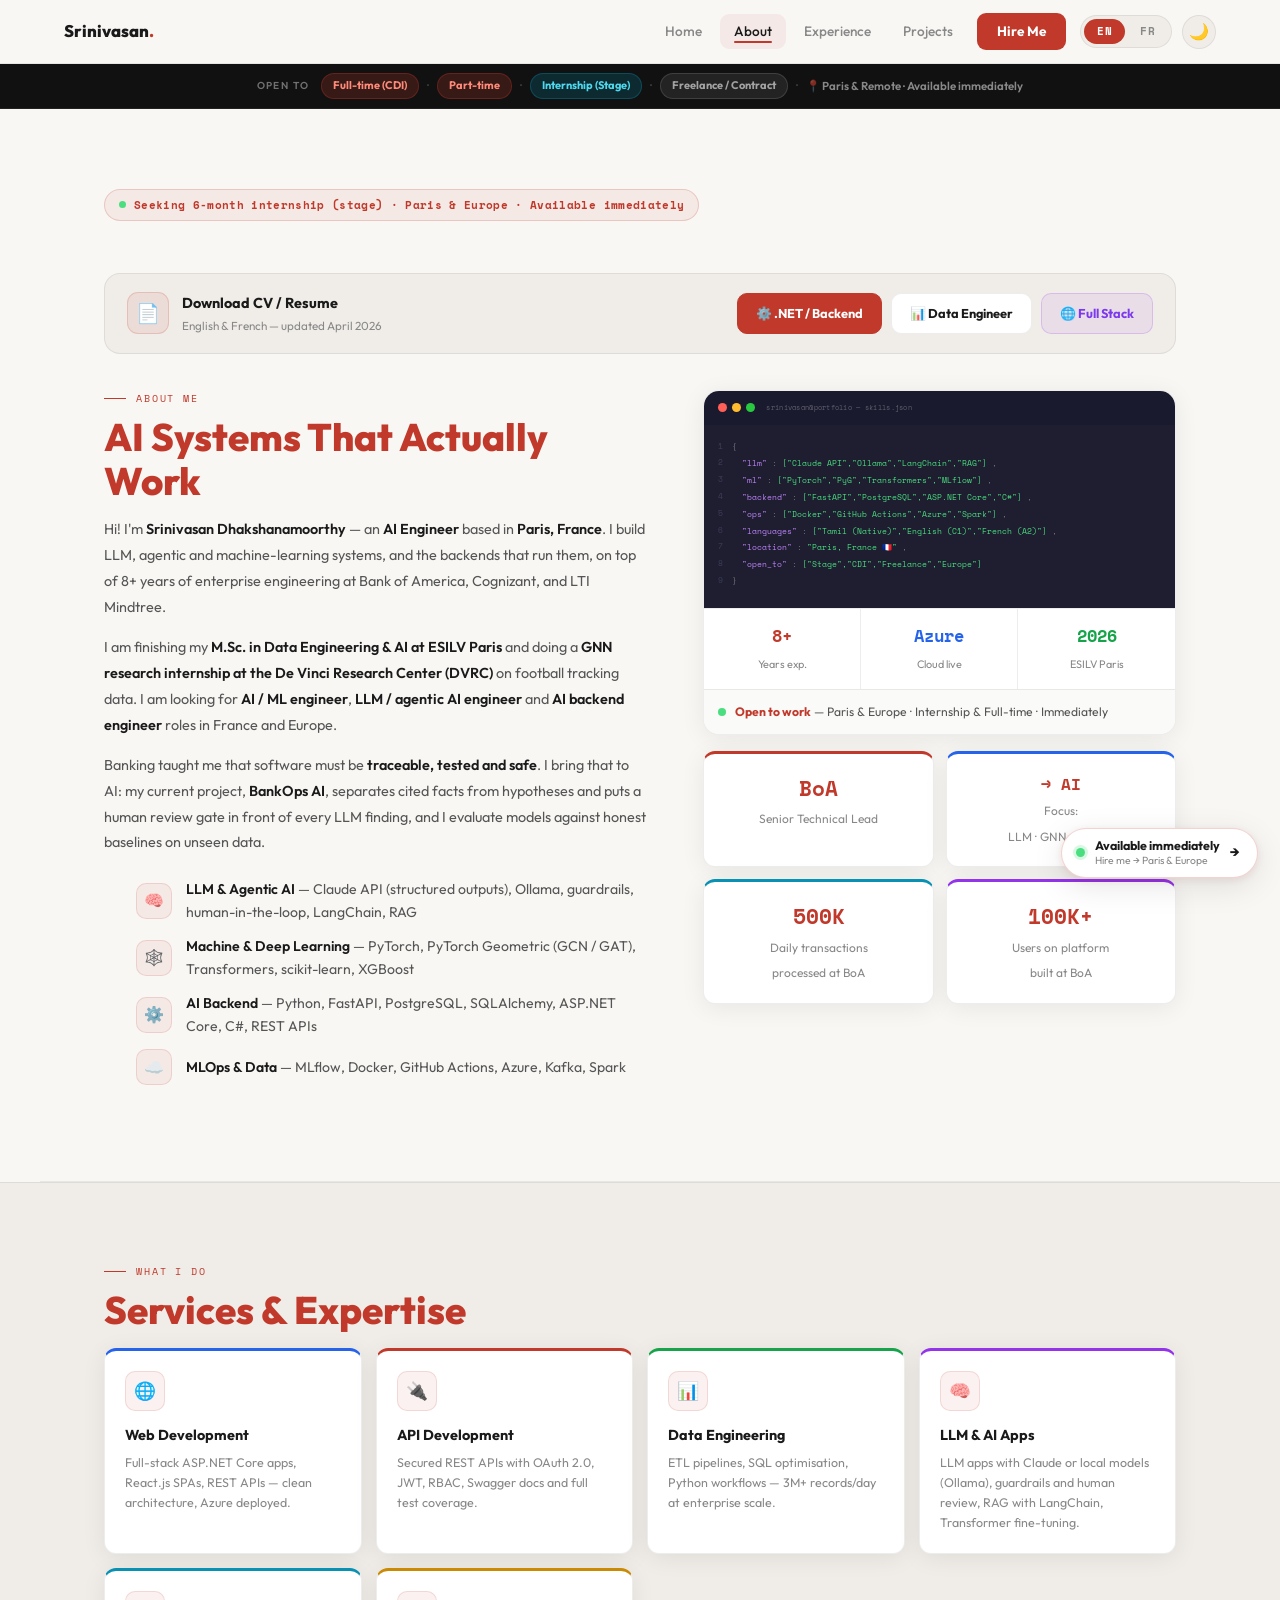
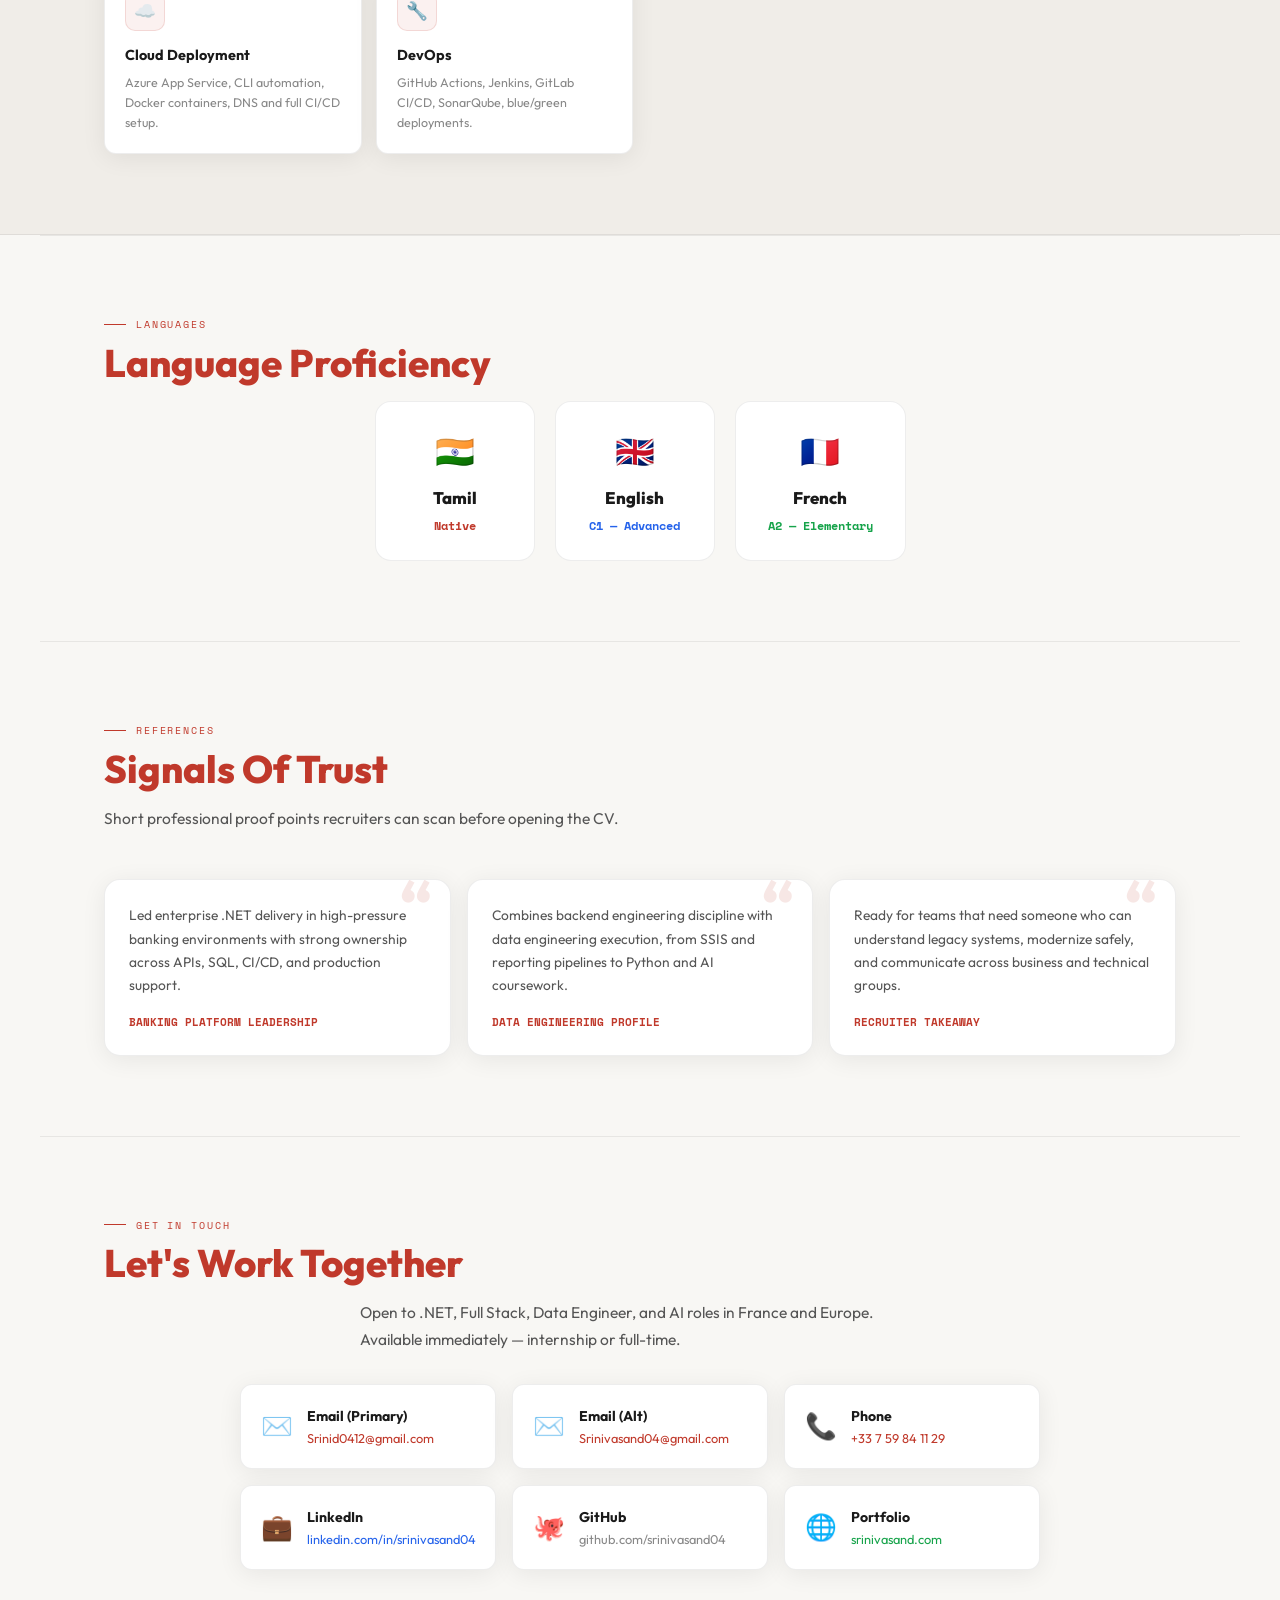
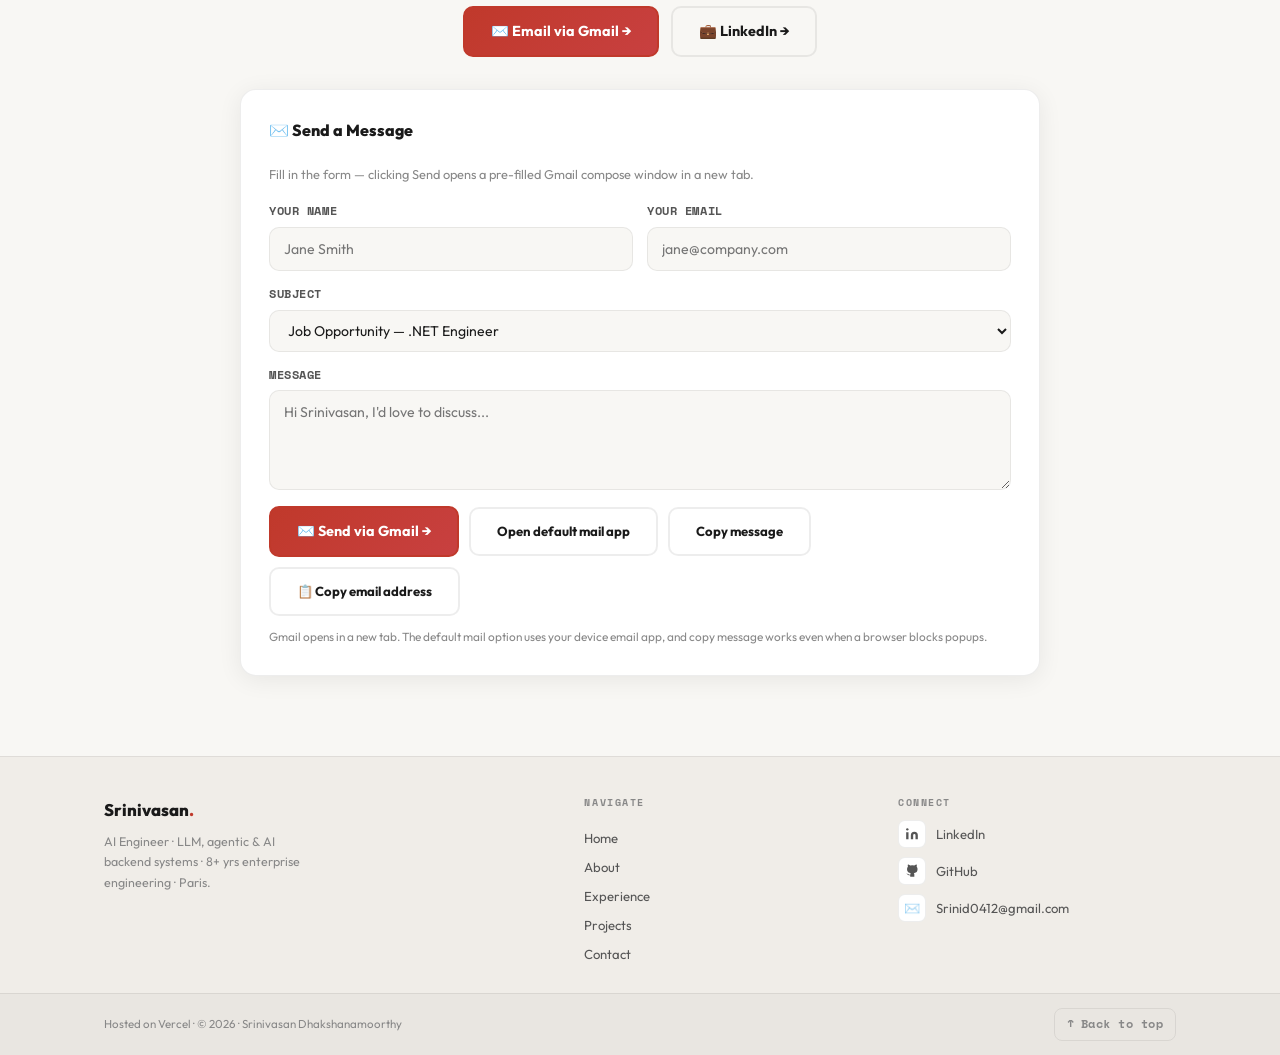
==== commit 5c745dc1: "Retarget portfolio at AI engineering roles - Home/About: AI engineer positioning, AI-first skills an" ====
--- a/portfolio-static/about.html
+++ b/portfolio-static/about.html
@@ -4,25 +4,25 @@
     <meta charset="utf-8" />
     <meta name="viewport" content="width=device-width, initial-scale=1.0" />
         <title>About — Srinivasan Dhakshanamoorthy</title>
-    <meta name="description" content="About Srinivasan Dhakshanamoorthy: Paris-based .NET Developer, Data Engineer, and AI specialist with enterprise experience at Bank of America, Cognizant, and LTI Mindtree." />
+    <meta name="description" content="About Srinivasan Dhakshanamoorthy: Paris-based AI Engineer building LLM, agentic and AI backend systems, with 8+ years of enterprise engineering at Bank of America, Cognizant, and LTI Mindtree." />
     <meta name="author" content="Srinivasan Dhakshanamoorthy" />
     <meta name="robots" content="index,follow" />
     <link rel="canonical" href="https://srinivasand.com/about" />
     <meta property="og:type" content="website" />
     <meta property="og:title" content="About — Srinivasan Dhakshanamoorthy" />
-    <meta property="og:description" content="About Srinivasan Dhakshanamoorthy: Paris-based .NET Developer, Data Engineer, and AI specialist with enterprise experience at Bank of America, Cognizant, and LTI Mindtree." />
+    <meta property="og:description" content="About Srinivasan Dhakshanamoorthy: Paris-based AI Engineer building LLM, agentic and AI backend systems, with 8+ years of enterprise engineering at Bank of America, Cognizant, and LTI Mindtree." />
     <meta property="og:url" content="https://srinivasand.com/about" />
     <meta property="og:image" content="https://srinivasand.com/images/profile.jpeg" />
     <meta name="twitter:card" content="summary_large_image" />
     <meta name="twitter:title" content="About — Srinivasan Dhakshanamoorthy" />
-    <meta name="twitter:description" content="About Srinivasan Dhakshanamoorthy: Paris-based .NET Developer, Data Engineer, and AI specialist with enterprise experience at Bank of America, Cognizant, and LTI Mindtree." />
+    <meta name="twitter:description" content="About Srinivasan Dhakshanamoorthy: Paris-based AI Engineer building LLM, agentic and AI backend systems, with 8+ years of enterprise engineering at Bank of America, Cognizant, and LTI Mindtree." />
     <meta name="twitter:image" content="https://srinivasand.com/images/profile.jpeg" />
     <script type="application/ld+json">
     {
       "@context": "https://schema.org",
       "@type": "Person",
       "name": "Srinivasan Dhakshanamoorthy",
-      "jobTitle": ".NET Engineer and Data/AI Specialist",
+      "jobTitle": "AI Engineer — LLM, Agentic AI and AI Backend",
       "url": "https://srinivasand.com",
       "image": "https://srinivasand.com/images/profile.jpeg",
       "email": "mailto:Srinid0412@gmail.com",
@@ -35,7 +35,7 @@
         "https://linkedin.com/in/srinivasand04",
         "https://github.com/srinivasand04"
       ],
-      "knowsAbout": ["ASP.NET Core", "C#", "Azure", "SQL Server", "Data Engineering", "Python", "NLP", "Machine Learning"]
+      "knowsAbout": ["Large Language Models", "Agentic AI", "Claude API", "Graph Neural Networks", "PyTorch", "NLP", "MLOps", "FastAPI", "Python", "PostgreSQL", "ASP.NET Core", "C#", "Azure"]
     }
     </script>
     <link rel="preconnect" href="https://fonts.googleapis.com" />
@@ -167,74 +167,76 @@
                 <span class="fr-text">À propos</span>
             </div>
             <h2 class="sec-title">
-                <span class="en-text">Building Systems That <span>Actually Work</span></span>
-                <span class="fr-text">Concevoir des systèmes qui <span>fonctionnent vraiment</span></span>
+                <span class="en-text">AI Systems That <span>Actually Work</span></span>
+                <span class="fr-text">Des systèmes d'IA qui <span>fonctionnent vraiment</span></span>
             </h2>
 
             <p class="about-bio">
                 <span class="en-text">
-                    Hey\! I'm <strong>Srinivasan Dhakshanamoorthy</strong> — a <strong>.NET Developer and Data Engineer</strong>
-                    based in <strong>Paris, France</strong>, with 8+ years of enterprise engineering experience at
-                    Bank of America, Cognizant, and LTI Mindtree.
+                    Hi! I'm <strong>Srinivasan Dhakshanamoorthy</strong> — an <strong>AI Engineer</strong> based in
+                    <strong>Paris, France</strong>. I build LLM, agentic and machine-learning systems, and the backends
+                    that run them, on top of 8+ years of enterprise engineering at Bank of America, Cognizant, and LTI Mindtree.
                 </span>
                 <span class="fr-text">
-                    Bonjour \! Je suis <strong>Srinivasan Dhakshanamoorthy</strong> — <strong>développeur .NET et ingénieur Data</strong>
-                    basé à <strong>Paris</strong>, avec plus de 8 ans d'expérience en entreprise chez Bank of America,
-                    Cognizant et LTI Mindtree.
+                    Bonjour ! Je suis <strong>Srinivasan Dhakshanamoorthy</strong> — <strong>ingénieur IA</strong> basé à
+                    <strong>Paris</strong>. Je construis des systèmes LLM, agents IA et machine learning, ainsi que les backends
+                    qui les font tourner, avec plus de 8 ans d'ingénierie chez Bank of America, Cognizant et LTI Mindtree.
                 </span>
             </p>
             <p class="about-bio">
                 <span class="en-text">
-                    Currently completing my <strong>M.Sc. in Data Engineering &amp; AI at ESILV Paris (2026)</strong>,
-                    I am actively looking for a <strong>6-month internship (stage)</strong> or <strong>full-time position</strong>
-                    in .NET, Full Stack, or Data Engineering — across France and Europe.
+                    I am finishing my <strong>M.Sc. in Data Engineering &amp; AI at ESILV Paris</strong> and doing a
+                    <strong>GNN research internship at the De Vinci Research Center (DVRC)</strong> on football tracking data.
+                    I am looking for <strong>AI / ML engineer</strong>, <strong>LLM / agentic AI engineer</strong> and
+                    <strong>AI backend engineer</strong> roles in France and Europe.
                 </span>
                 <span class="fr-text">
-                    En dernière année de <strong>Master Data Engineering &amp; IA à l'ESILV Paris (2026)</strong>,
-                    je recherche activement un <strong>stage de 6 mois</strong> ou un <strong>poste CDI</strong>
-                    en .NET, Full Stack ou Data Engineering en France et en Europe.
+                    Je termine mon <strong>Master Data Engineering &amp; IA à l'ESILV Paris</strong> et un
+                    <strong>stage de recherche GNN au De Vinci Research Center (DVRC)</strong> sur des données de suivi football.
+                    Je recherche des postes d'<strong>ingénieur IA / ML</strong>, <strong>ingénieur LLM / agents IA</strong> et
+                    <strong>ingénieur backend IA</strong> en France et en Europe.
                 </span>
             </p>
             <p class="about-bio">
                 <span class="en-text">
-                    My work spans <strong>full-stack .NET development</strong>, cloud infrastructure on <strong>Azure</strong>,
-                    and applied AI with a focus on <strong>NLP and machine learning</strong>. I enjoy the full engineering
-                    lifecycle — from database schema design all the way to CI/CD deployment.
+                    Banking taught me that software must be <strong>traceable, tested and safe</strong>. I bring that to AI:
+                    my current project, <strong>BankOps AI</strong>, separates cited facts from hypotheses and puts a
+                    human review gate in front of every LLM finding, and I evaluate models against honest baselines on unseen data.
                 </span>
                 <span class="fr-text">
-                    Mon travail couvre le <strong>développement .NET full-stack</strong>, l'infrastructure cloud sur <strong>Azure</strong>
-                    et l'IA appliquée avec un focus sur le <strong>NLP et le machine learning</strong>. J'apprécie le cycle
-                    complet — de la conception de schéma base de données jusqu'au déploiement CI/CD.
+                    La banque m'a appris qu'un logiciel doit être <strong>traçable, testé et sûr</strong>. J'applique cela à l'IA :
+                    mon projet actuel, <strong>BankOps AI</strong>, sépare les faits cités des hypothèses et place une validation
+                    humaine avant chaque conclusion du LLM, et j'évalue les modèles face à des baselines honnêtes sur des données jamais vues.
                 </span>
             </p>
 
             <ul class="about-list">
+                <li>
+                    <div class="list-icon">🧠</div>
+                    <div>
+                        <strong><span class="en-text">LLM &amp; Agentic AI</span><span class="fr-text">LLM &amp; agents IA</span></strong>
+                        — Claude API (structured outputs), Ollama, guardrails, human-in-the-loop, LangChain, RAG
+                    </div>
+                </li>
+                <li>
+                    <div class="list-icon">🕸️</div>
+                    <div>
+                        <strong><span class="en-text">Machine &amp; Deep Learning</span><span class="fr-text">Machine &amp; Deep Learning</span></strong>
+                        — PyTorch, PyTorch Geometric (GCN / GAT), Transformers, scikit-learn, XGBoost
+                    </div>
+                </li>
                 <li>
                     <div class="list-icon">⚙️</div>
                     <div>
-                        <strong><span class="en-text">Backend Engineering</span><span class="fr-text">Ingénierie Backend</span></strong>
-                        — ASP.NET Core, C#, REST APIs, Entity Framework
+                        <strong><span class="en-text">AI Backend</span><span class="fr-text">Backend IA</span></strong>
+                        — Python, FastAPI, PostgreSQL, SQLAlchemy, ASP.NET Core, C#, REST APIs
                     </div>
                 </li>
                 <li>
                     <div class="list-icon">☁️</div>
                     <div>
-                        <strong><span class="en-text">Cloud &amp; DevOps</span><span class="fr-text">Cloud &amp; DevOps</span></strong>
-                        — Azure, Docker, CI/CD, GitHub Actions, Jenkins
-                    </div>
-                </li>
-                <li>
-                    <div class="list-icon">📊</div>
-                    <div>
-                        <strong><span class="en-text">Data Engineering</span><span class="fr-text">Ingénierie des données</span></strong>
-                        — Python, Pandas, SQL, ETL pipeline design
-                    </div>
-                </li>
-                <li>
-                    <div class="list-icon">🧠</div>
-                    <div>
-                        <strong>AI &amp; NLP</strong>
-                        — BERT, HuggingFace, LangChain, sentiment classification
+                        <strong><span class="en-text">MLOps &amp; Data</span><span class="fr-text">MLOps &amp; Data</span></strong>
+                        — MLflow, Docker, GitHub Actions, Azure, Kafka, Spark
                     </div>
                 </li>
             </ul>
@@ -252,10 +254,10 @@
                 </div>
                 <div class="panel-code">
                     <div class="code-line"><span class="ln">1</span><span class="t op">{</span></div>
-                    <div class="code-line"><span class="ln">2</span><span class="t kw">&nbsp; "backend"</span><span class="t op">: </span><span class="t str">["C#","ASP.NET Core","REST","EF Core","CQRS"]</span><span class="t op">,</span></div>
-                    <div class="code-line"><span class="ln">3</span><span class="t kw">&nbsp; "cloud"</span><span class="t op">: </span><span class="t str">["Azure","Docker","CI/CD","GitHub Actions"]</span><span class="t op">,</span></div>
-                    <div class="code-line"><span class="ln">4</span><span class="t kw">&nbsp; "data"</span><span class="t op">: </span><span class="t str">["Python","SQL","ETL","Spark","Kafka"]</span><span class="t op">,</span></div>
-                    <div class="code-line"><span class="ln">5</span><span class="t kw">&nbsp; "ai"</span><span class="t op">: </span><span class="t str">["BERT","LangChain","RAG","HuggingFace"]</span><span class="t op">,</span></div>
+                    <div class="code-line"><span class="ln">2</span><span class="t kw">&nbsp; "llm"</span><span class="t op">: </span><span class="t str">["Claude API","Ollama","LangChain","RAG"]</span><span class="t op">,</span></div>
+                    <div class="code-line"><span class="ln">3</span><span class="t kw">&nbsp; "ml"</span><span class="t op">: </span><span class="t str">["PyTorch","PyG","Transformers","MLflow"]</span><span class="t op">,</span></div>
+                    <div class="code-line"><span class="ln">4</span><span class="t kw">&nbsp; "backend"</span><span class="t op">: </span><span class="t str">["FastAPI","PostgreSQL","ASP.NET Core","C#"]</span><span class="t op">,</span></div>
+                    <div class="code-line"><span class="ln">5</span><span class="t kw">&nbsp; "ops"</span><span class="t op">: </span><span class="t str">["Docker","GitHub Actions","Azure","Spark"]</span><span class="t op">,</span></div>
                     <div class="code-line"><span class="ln">6</span><span class="t kw">&nbsp; "languages"</span><span class="t op">: </span><span class="t str">["Tamil (Native)","English (C1)","French (A2)"]</span><span class="t op">,</span></div>
                     <div class="code-line"><span class="ln">7</span><span class="t kw">&nbsp; "location"</span><span class="t op">: </span><span class="t str">"Paris, France 🇫🇷"</span><span class="t op">,</span></div>
                     <div class="code-line"><span class="ln">8</span><span class="t kw">&nbsp; "open_to"</span><span class="t op">: </span><span class="t str">["Stage","CDI","Freelance","Europe"]</span></div>
@@ -293,7 +295,7 @@
                 </div>
                 <div class="stat-card">
                     <span class="stat-num" style="font-size:1rem;">→ AI</span>
-                    <span class="stat-lbl"><span class="en-text">Pivoting to<br>Data / AI &amp; Cloud</span><span class="fr-text">Reconversion<br>Data / IA &amp; Cloud</span></span>
+                    <span class="stat-lbl"><span class="en-text">Focus:<br>LLM · GNN · MLOps</span><span class="fr-text">Focus :<br>LLM · GNN · MLOps</span></span>
                 </div>
                 <div class="stat-card">
                     <span class="stat-num">500K</span>
@@ -340,8 +342,8 @@
         </div>
         <div class="service-card svc-card-ai">
             <div class="svc-icon">🧠</div>
-            <div class="svc-title">AI &amp; NLP</div>
-            <div class="svc-desc"><span class="en-text">BERT fine-tuning, RAG pipelines with LangChain + OpenAI, sentiment classification, LLM apps.</span><span class="fr-text">Fine-tuning BERT, pipelines RAG LangChain + OpenAI, classification de sentiments, apps LLM.</span></div>
+            <div class="svc-title"><span class="en-text">LLM &amp; AI Apps</span><span class="fr-text">Apps LLM &amp; IA</span></div>
+            <div class="svc-desc"><span class="en-text">LLM apps with Claude or local models (Ollama), guardrails and human review, RAG with LangChain, Transformer fine-tuning.</span><span class="fr-text">Apps LLM avec Claude ou modèles locaux (Ollama), garde-fous et validation humaine, RAG avec LangChain, fine-tuning de Transformers.</span></div>
         </div>
         <div class="service-card svc-card-cloud">
             <div class="svc-icon">☁️</div>
@@ -616,8 +618,8 @@
             <div class="footer-col-brand">
                 <div class="footer-brand">Srinivasan<span>.</span></div>
                 <p class="footer-tagline">
-                    <span class="en-text">Senior .NET Engineer &amp; Data/AI Specialist · Based in Paris · Open to Europe.</span>
-                    <span class="fr-text">Ingénieur .NET Senior &amp; Data/IA · Basé à Paris · Disponible en Europe.</span>
+                    <span class="en-text">AI Engineer · LLM, agentic &amp; AI backend systems · 8+ yrs enterprise engineering · Paris.</span>
+                    <span class="fr-text">Ingénieur IA · LLM, agents &amp; backend IA · 8+ ans d'ingénierie entreprise · Paris.</span>
                 </p>
             </div>
 
